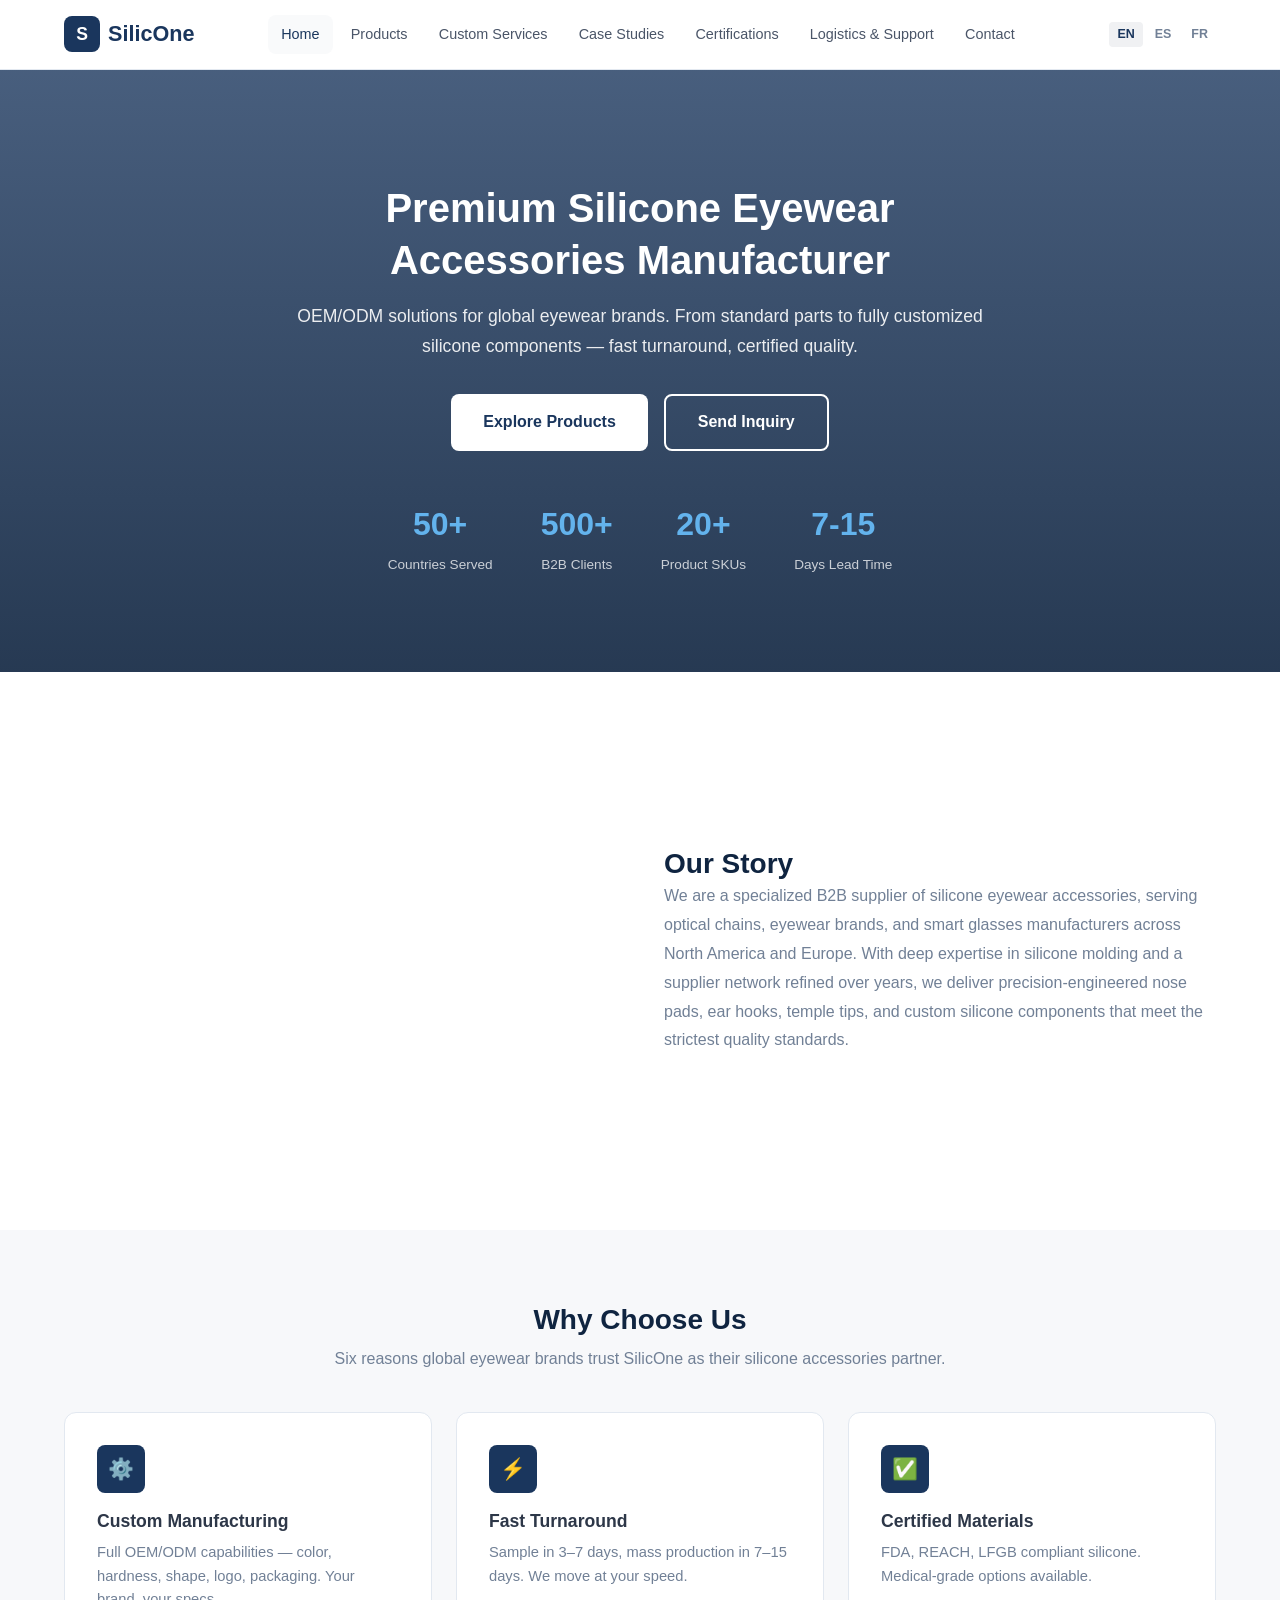
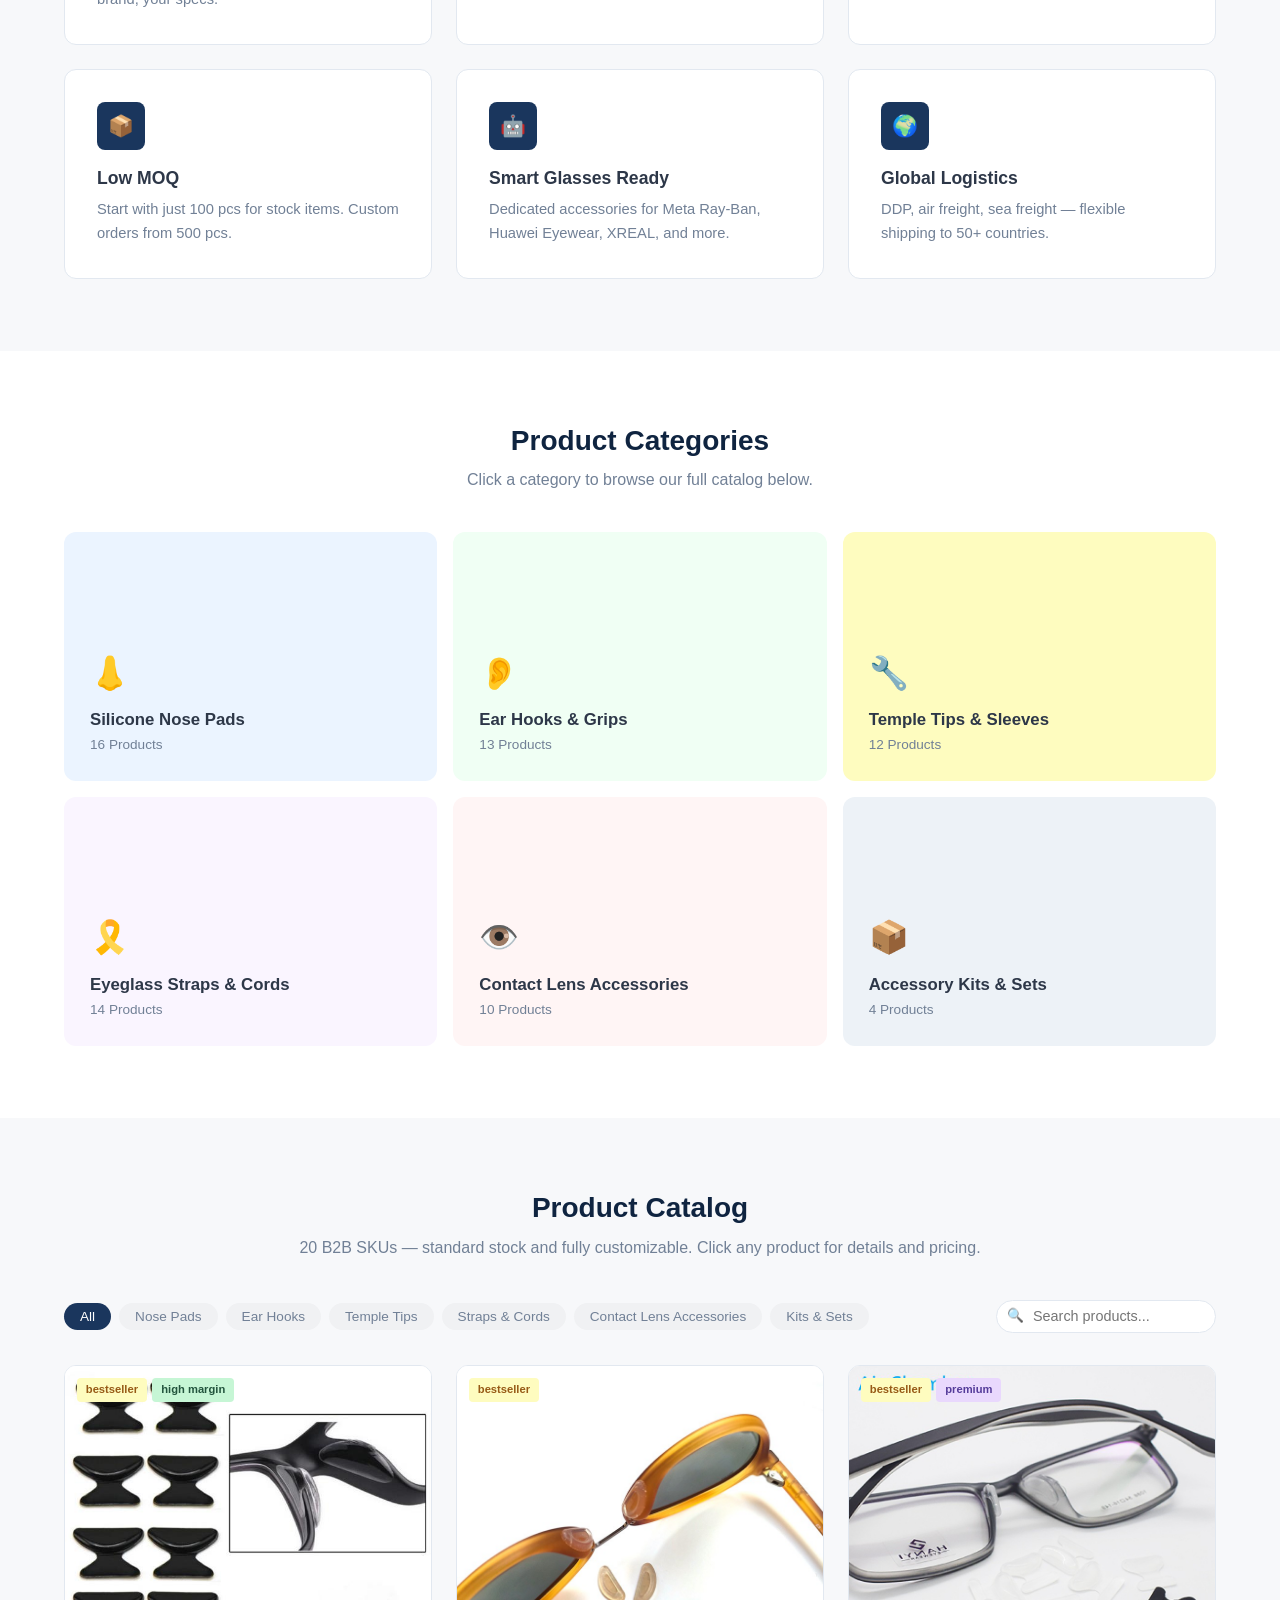
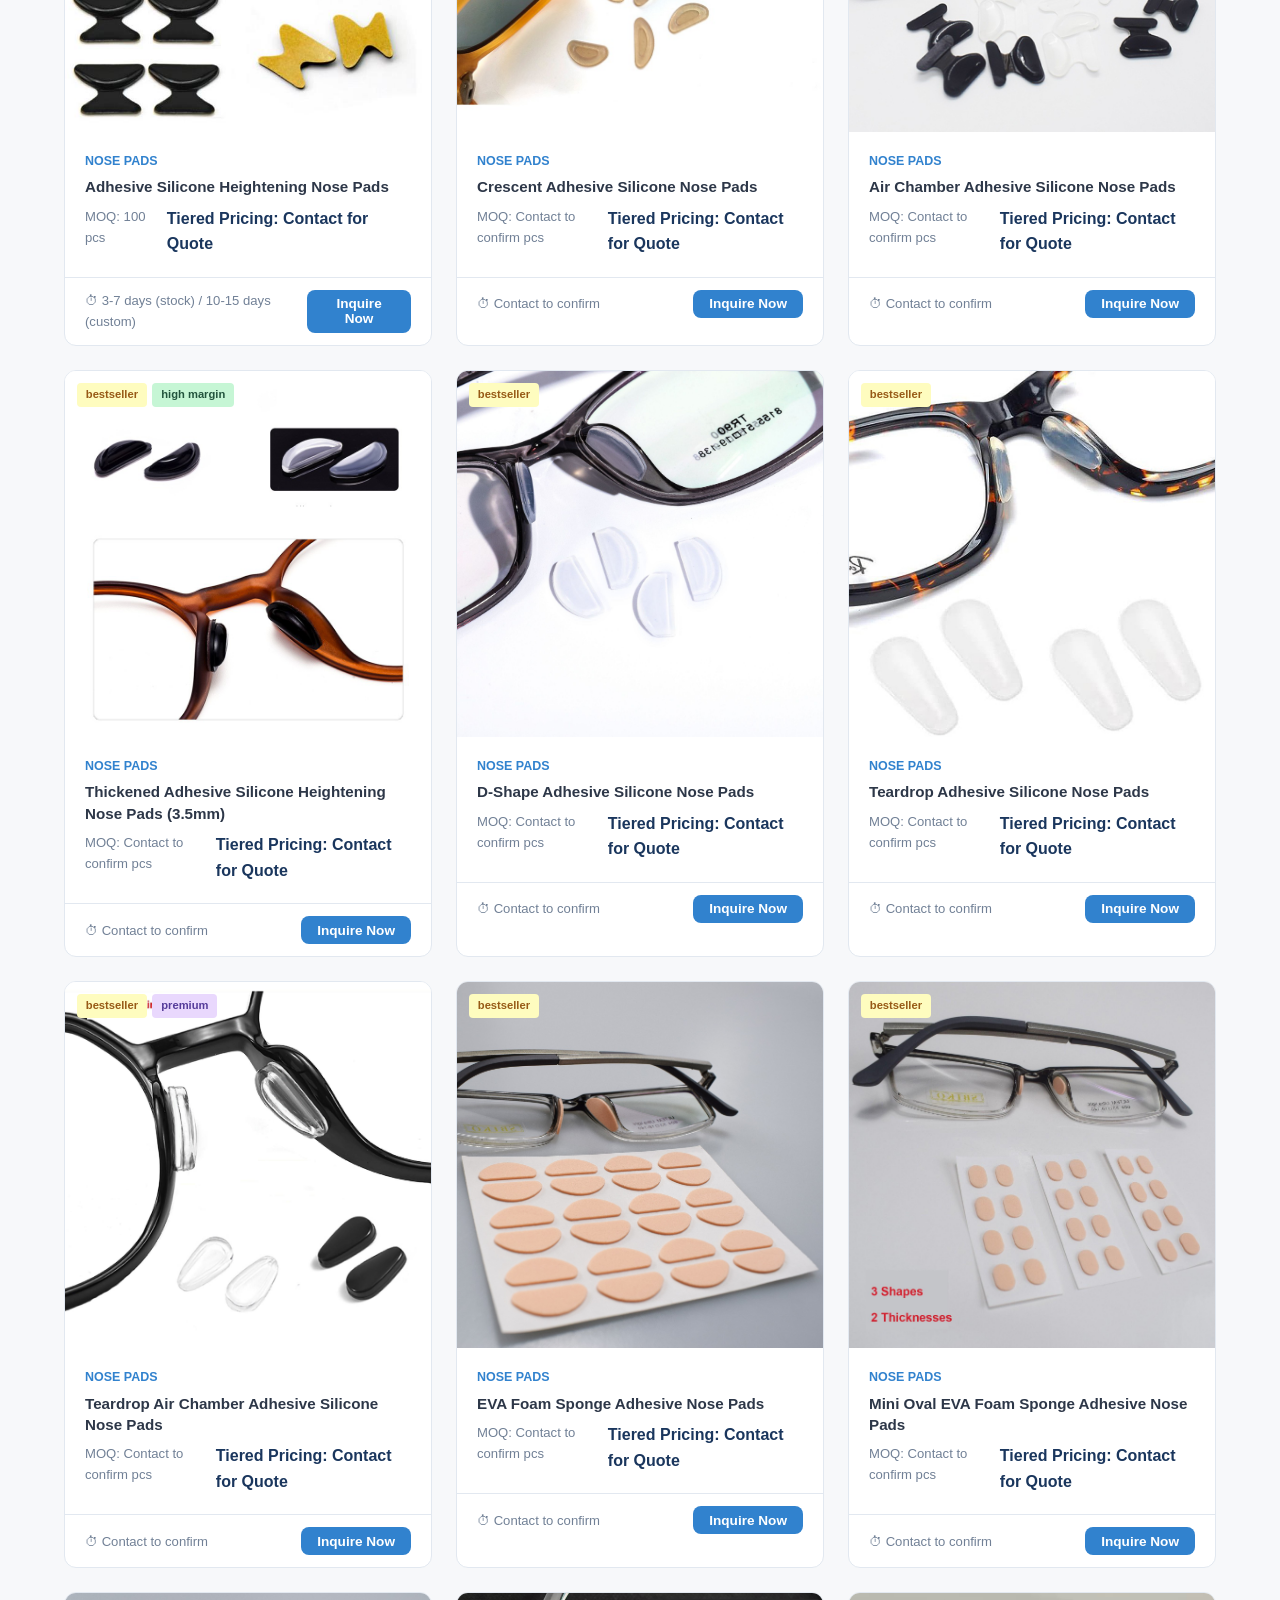
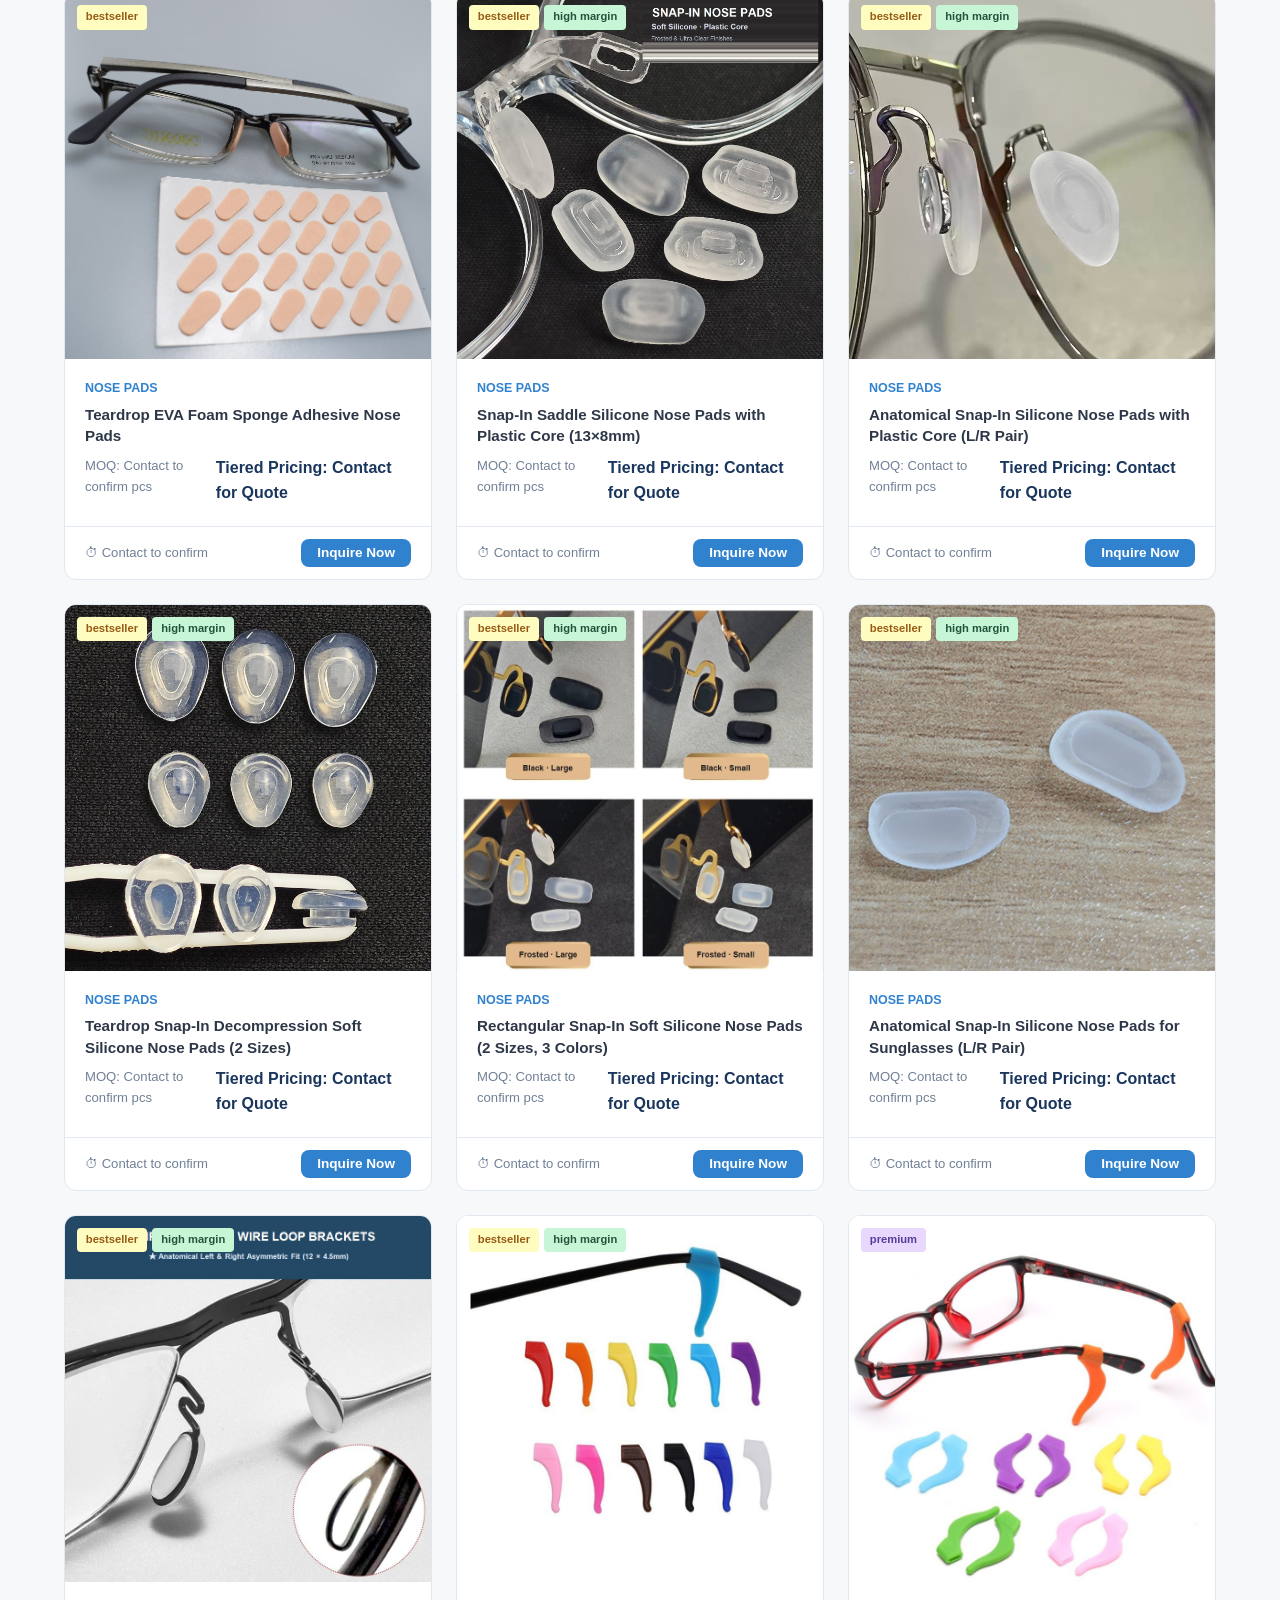
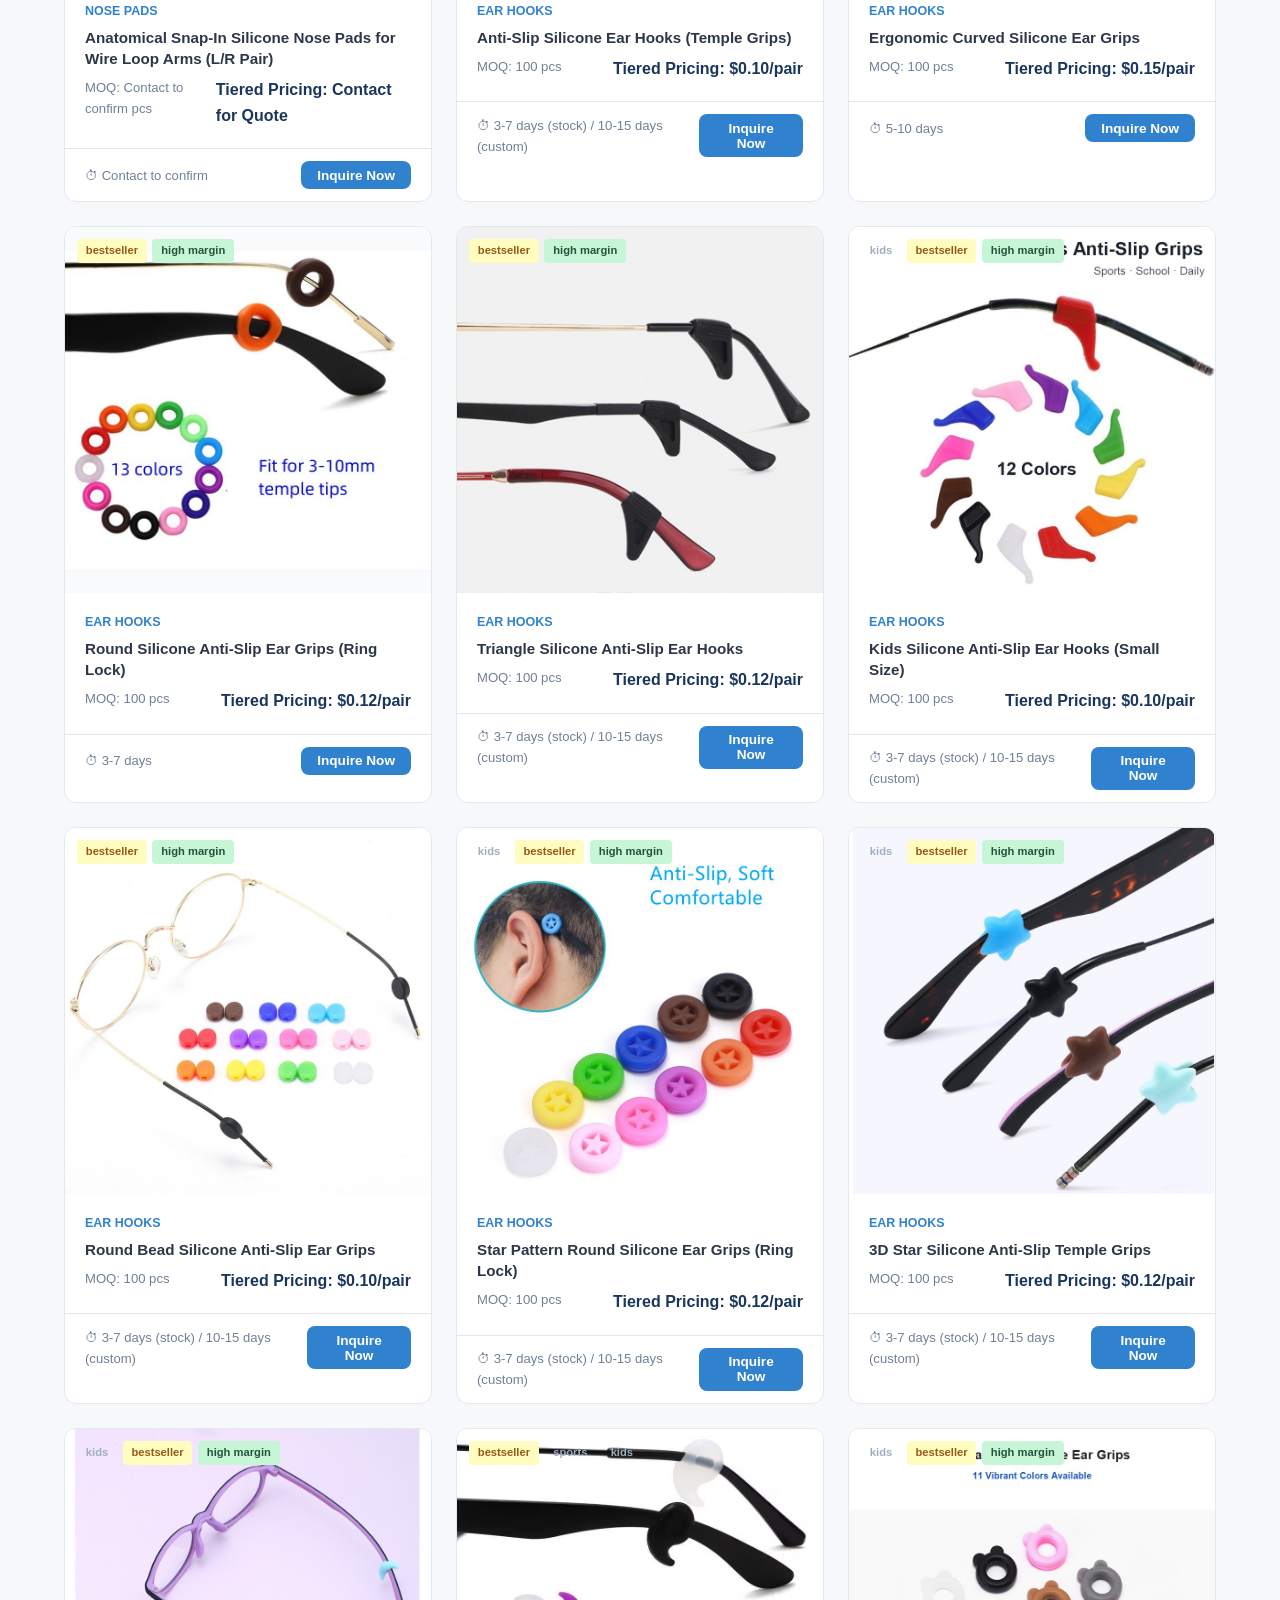
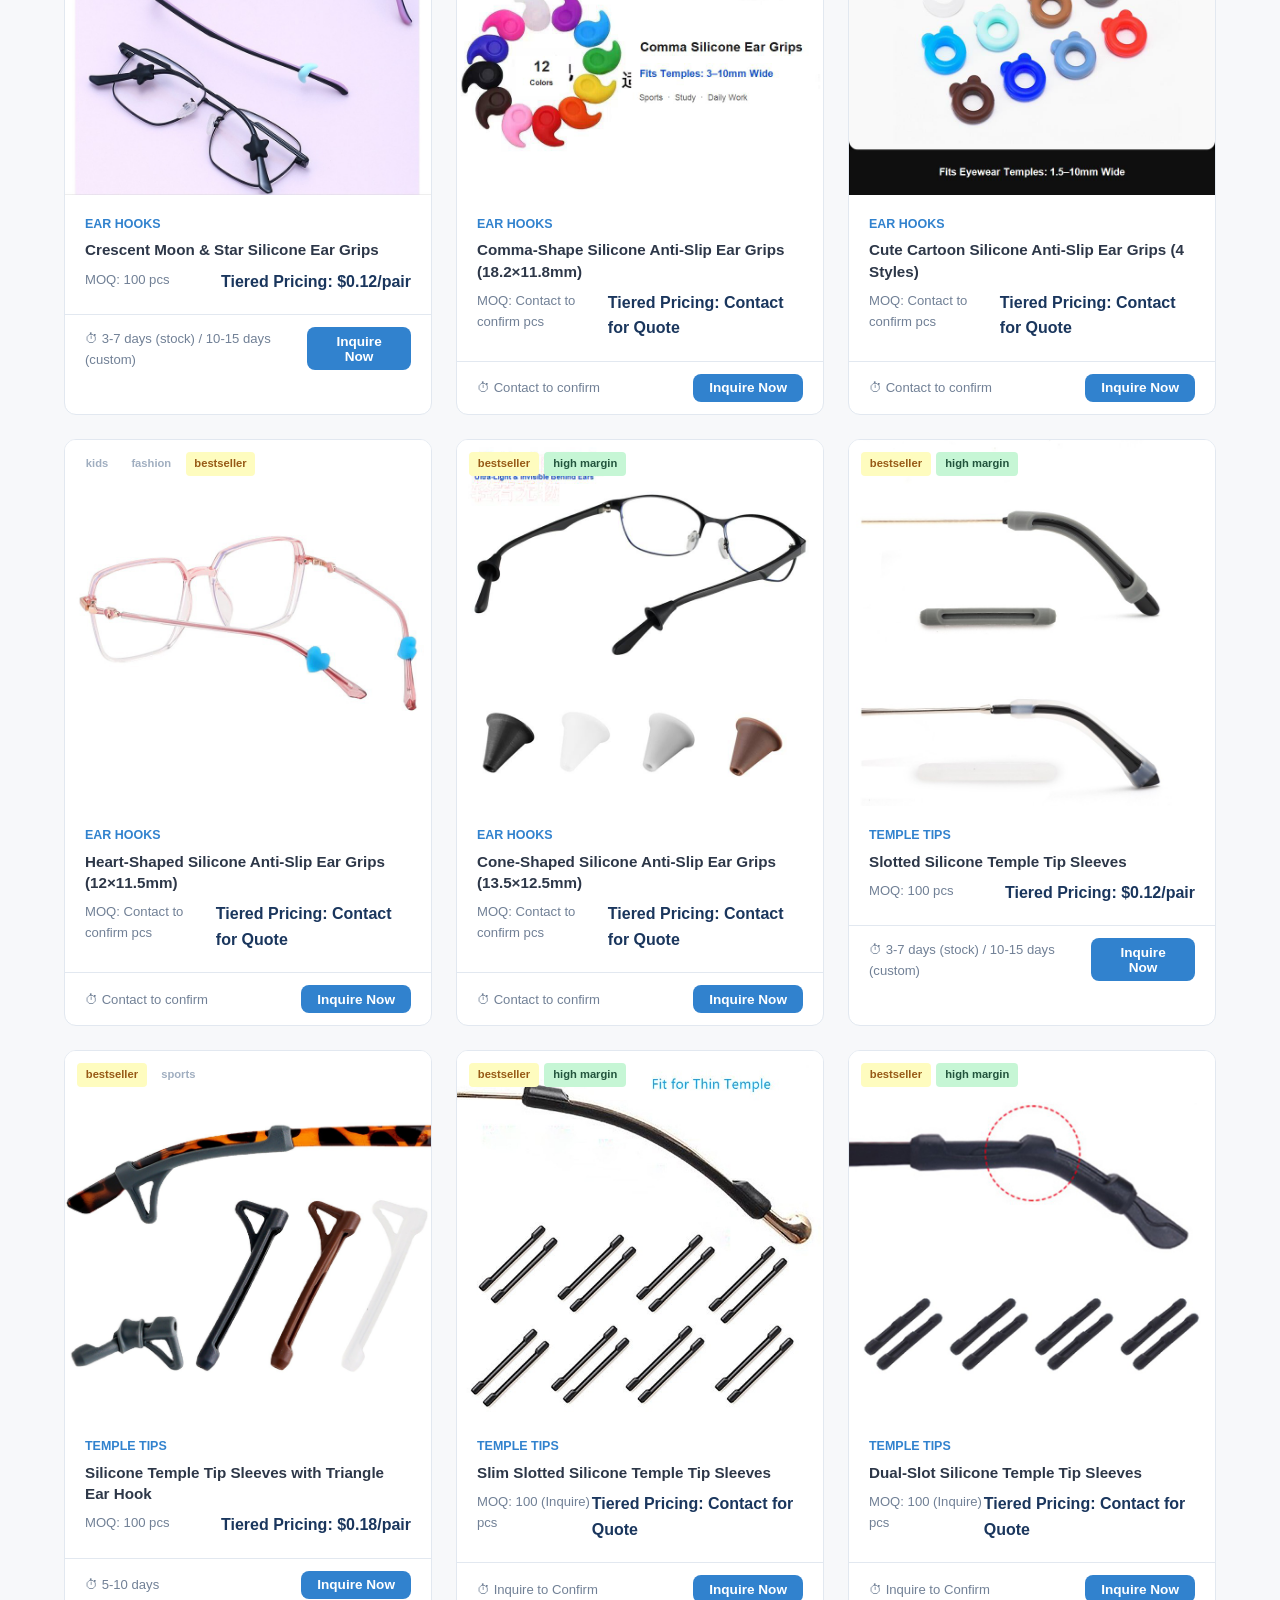
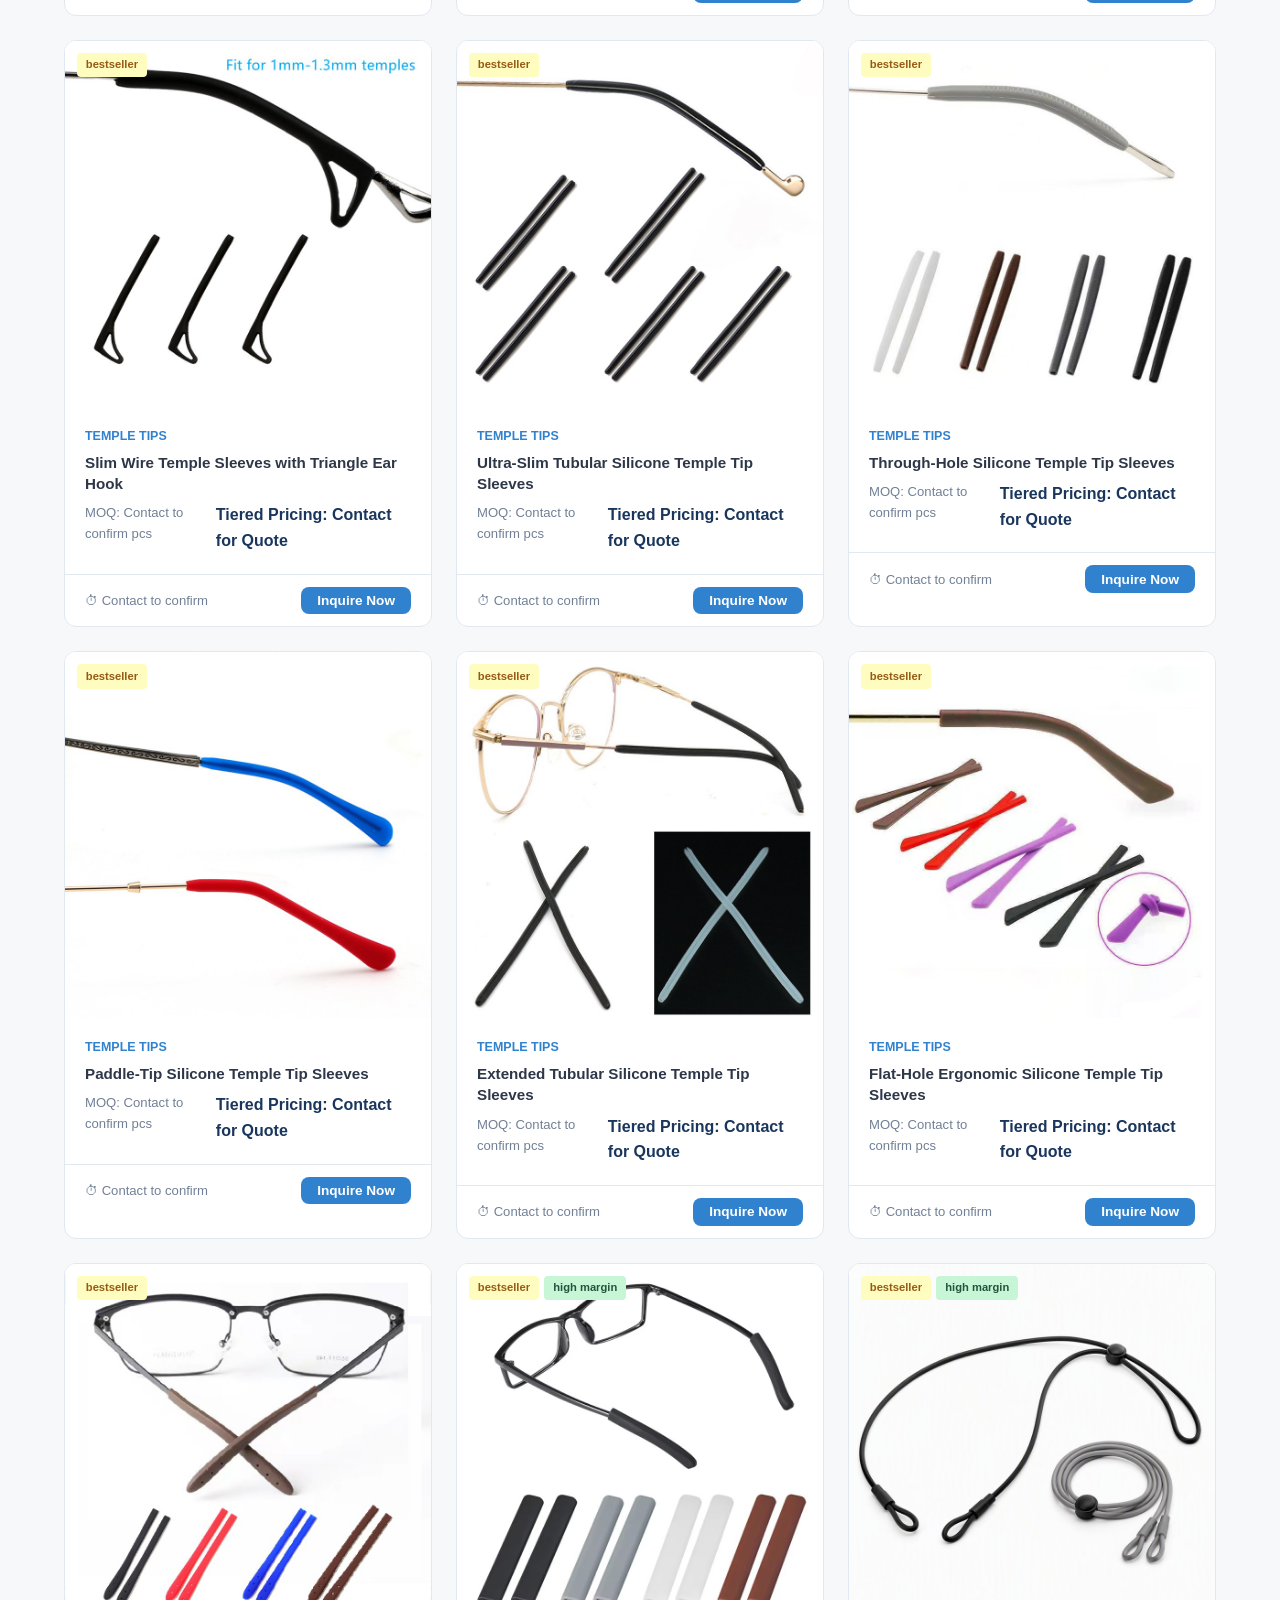
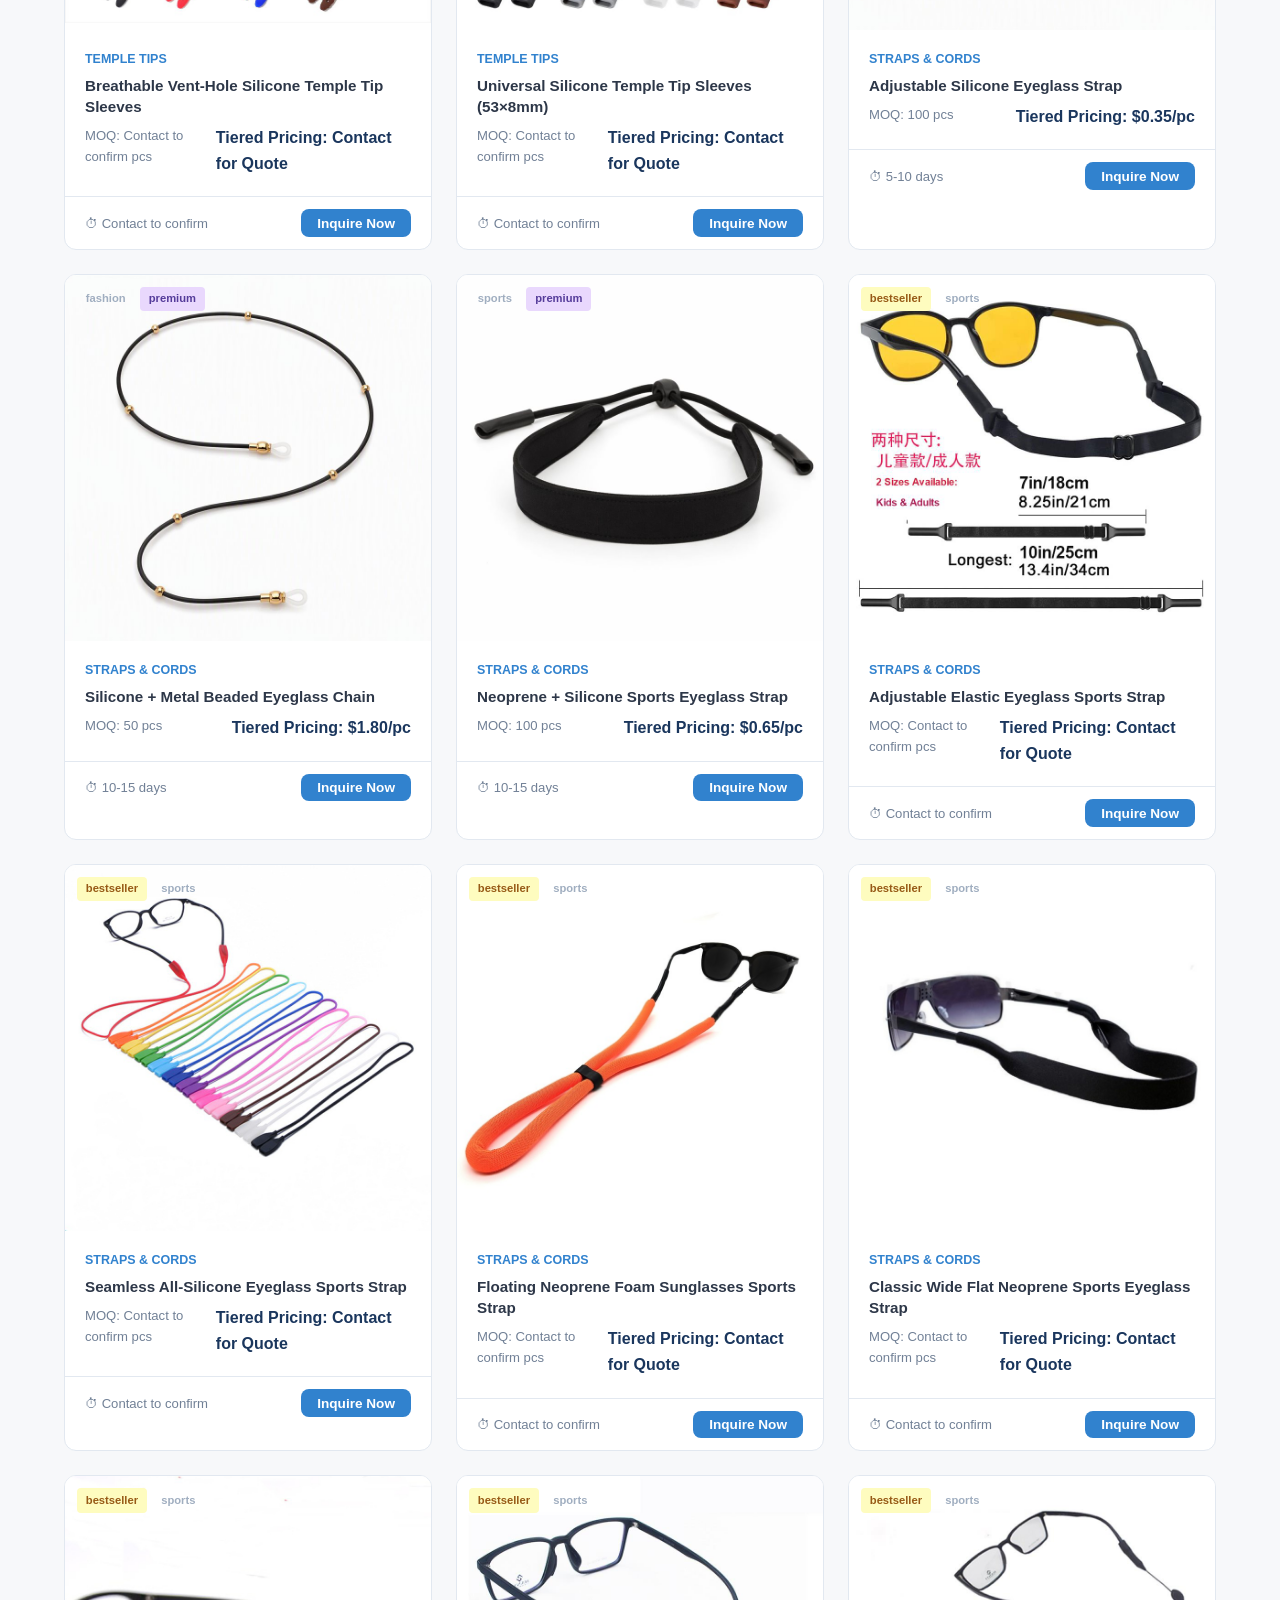
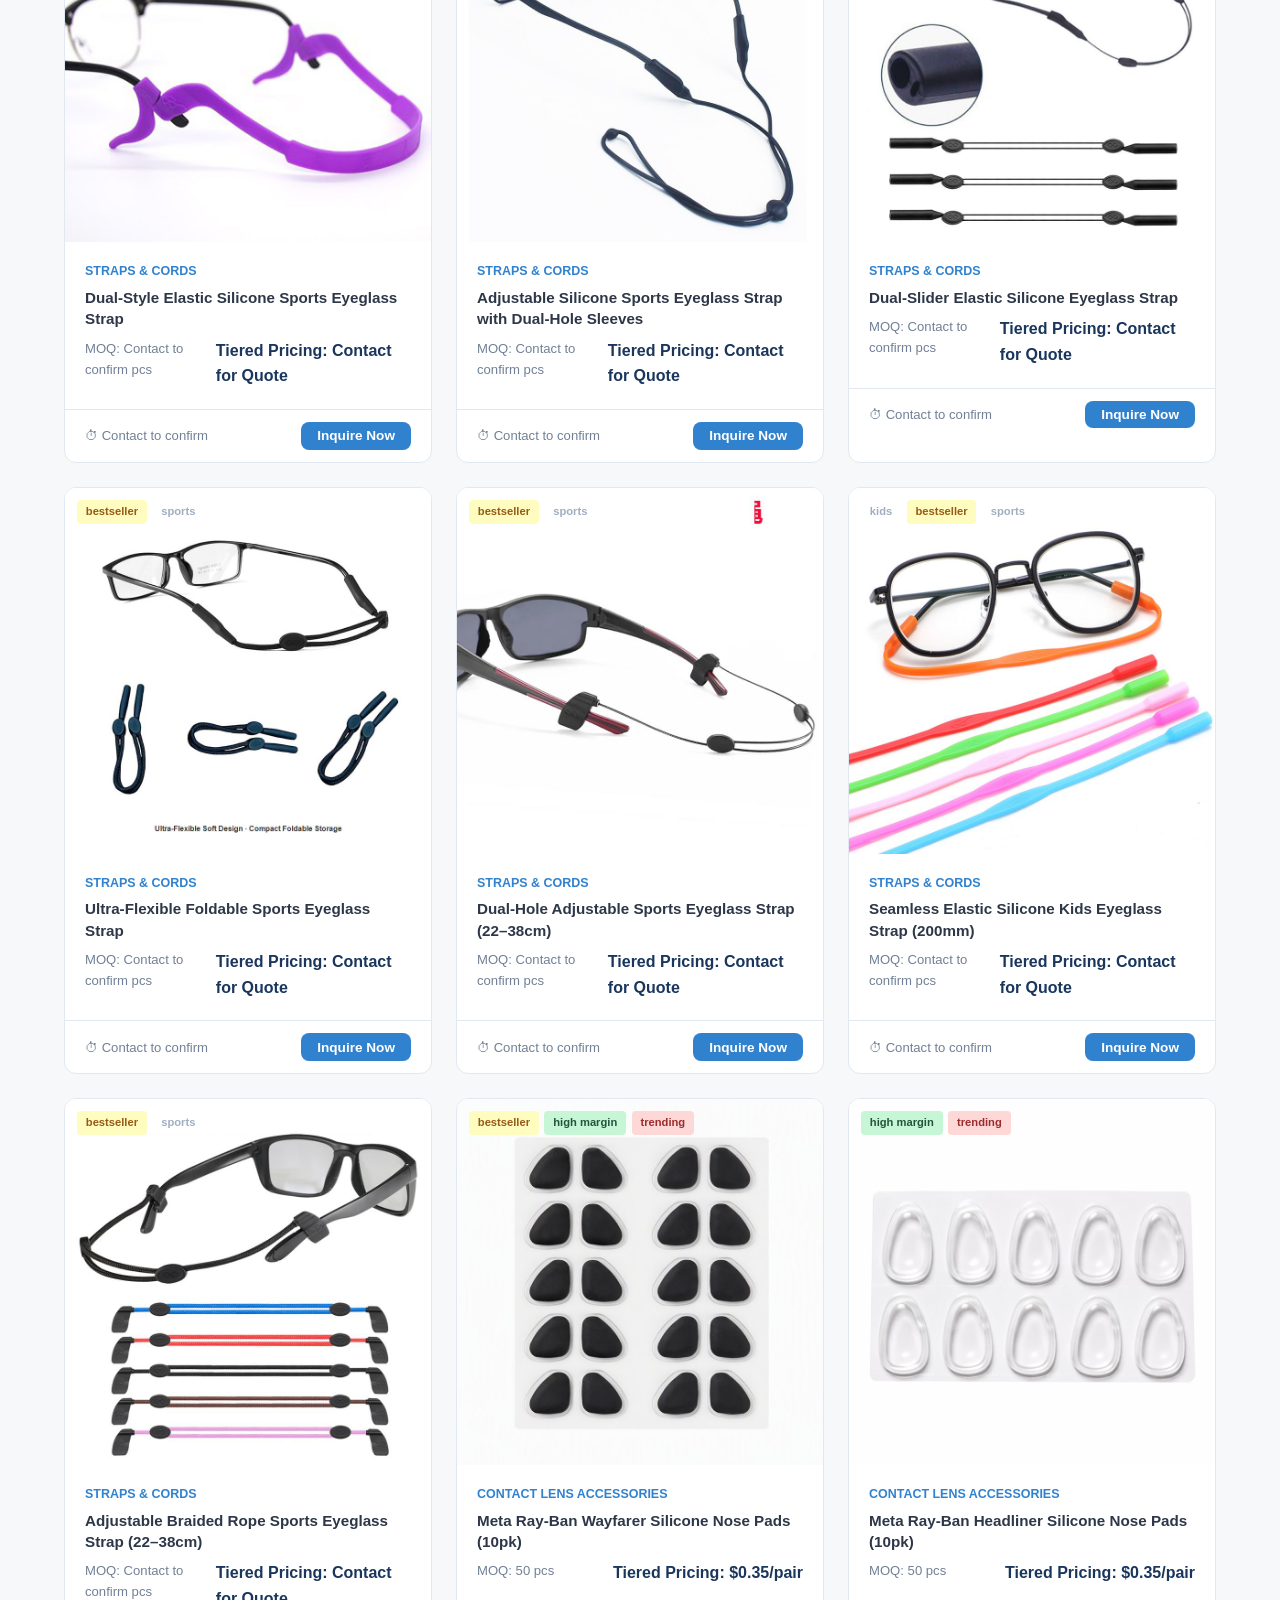
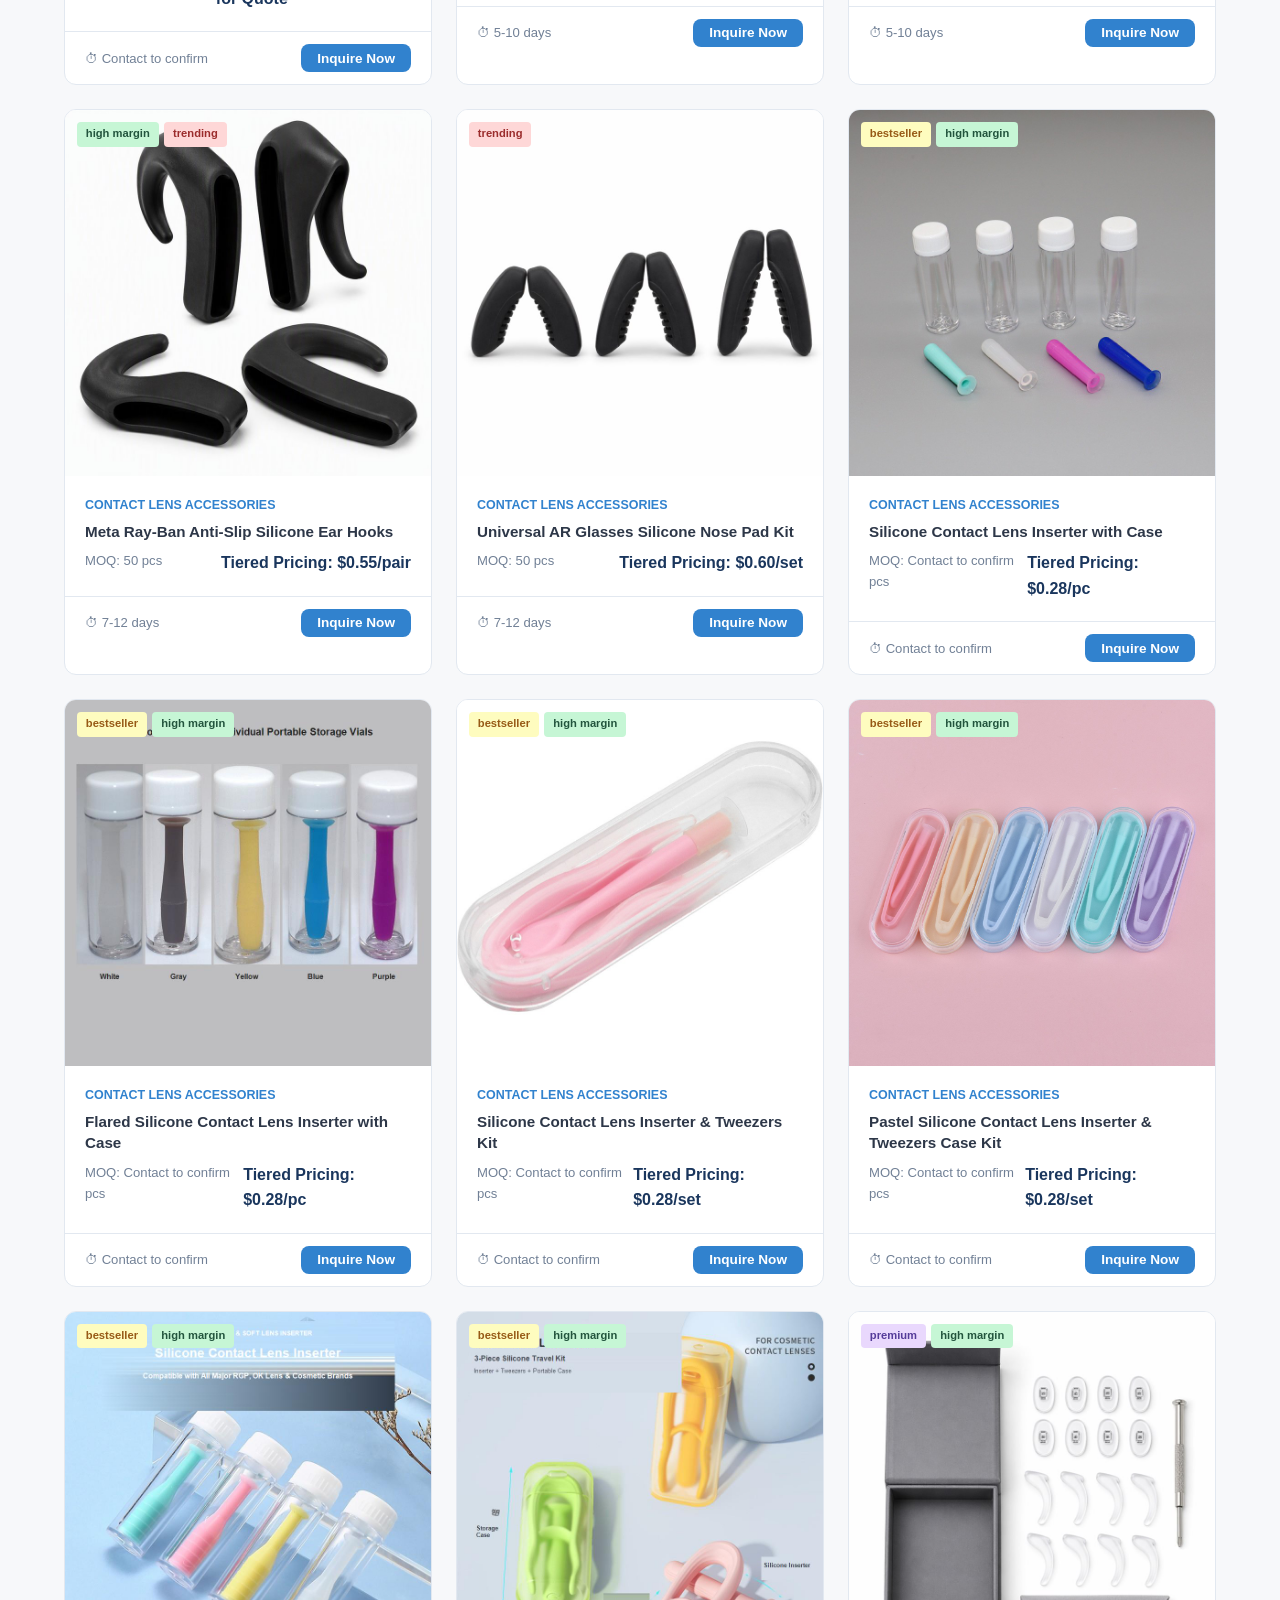
==== index.html @ 3b55592c "Update Nose Pads count to 16 and add SNP-016 to inquiry dropdown" ====
<!DOCTYPE html>
<html lang="en">
<head>
<meta charset="UTF-8">
<meta name="viewport" content="width=device-width, initial-scale=1.0">
<meta name="description" content="B2B supplier of custom silicone eyewear accessories by Mingbo Group. FDA/REACH certified nose pads, ear hooks, temple tips, and smart glasses accessories. Low MOQ, fast delivery to North America & Europe.">
<meta name="keywords" content="silicone eyewear accessories, eyeglass nose pads wholesale, silicone ear hooks, temple tips, smart glasses accessories, OEM eyewear parts, custom silicone molding, B2B eyewear supplier">
<meta name="robots" content="index, follow">
<link rel="canonical" href="https://www.groupmingbo.com/">
<meta property="og:title" content="SilicOne - Premium Silicone Eyewear Accessories by Mingbo Group">
<meta property="og:description" content="OEM/ODM silicone eyewear accessories. FDA certified, low MOQ, global delivery.">
<meta property="og:type" content="website">
<meta property="og:url" content="https://www.groupmingbo.com/">
<title>SilicOne Eyewear Accessories - Mingbo Group | OEM/ODM Manufacturer</title>
<link rel="stylesheet" href="css/style.css?v=20261052">
</head>
<body>

<!-- Header -->
<header class="header" role="banner">
  <div class="container">
    <a href="#home" class="header-logo">
      <span class="logo-icon">S</span>
      <span>SilicOne</span>
    </a>
    <nav class="header-nav" role="navigation" aria-label="Main navigation">
      <a href="#home" data-i18n="nav_home" class="active">Home</a>
      <a href="#products" data-i18n="nav_products">Products</a>
      <a href="#custom" data-i18n="nav_custom">Custom Services</a>
      <a href="#cases" data-i18n="nav_cases">Case Studies</a>
      <a href="#certifications" data-i18n="nav_certifications">Certifications</a>
      <a href="#logistics" data-i18n="nav_logistics">Logistics & Support</a>
      <a href="#contact" data-i18n="nav_contact">Contact</a>
    </nav>
    <div style="display:flex;align-items:center;gap:0.5rem;">
      <div class="lang-switcher">
        <button data-lang="en" class="active">EN</button>
        <button data-lang="es">ES</button>
        <button data-lang="fr">FR</button>
      </div>
      <button class="menu-toggle" aria-label="Toggle menu" aria-expanded="false">
        <span></span><span></span><span></span>
      </button>
    </div>
  </div>
</header>

<main>
<!-- ==================== HOME / HERO ==================== -->
<section id="home" class="hero">
  <div class="container hero-content">
    <h1 data-i18n="hero_title">Premium Silicone Eyewear Accessories Manufacturer</h1>
    <p data-i18n="hero_subtitle">OEM/ODM solutions for global eyewear brands. From standard parts to fully customized silicone components — fast turnaround, certified quality.</p>
    <div class="hero-buttons">
      <a href="#products" class="btn btn-white btn-lg" data-i18n="hero_cta_products">Explore Products</a>
      <a href="#contact" class="btn btn-outline btn-lg" style="border-color:white;color:white;" data-i18n="hero_cta_inquiry">Send Inquiry</a>
    </div>
    <div class="hero-stats">
      <div class="hero-stat"><div class="stat-num">50+</div><div class="stat-label">Countries Served</div></div>
      <div class="hero-stat"><div class="stat-num">500+</div><div class="stat-label">B2B Clients</div></div>
      <div class="hero-stat"><div class="stat-num">20+</div><div class="stat-label">Product SKUs</div></div>
      <div class="hero-stat"><div class="stat-num">7-15</div><div class="stat-label">Days Lead Time</div></div>
    </div>
  </div>
</section>

<!-- ==================== BRAND STORY ==================== -->
<section class="section">
  <div class="container">
    <div class="story-grid">
      <div class="story-image" aria-hidden="true" style="background: url('https://sc02.alicdn.com/kf/Ac1ea44bb4efa4cd8b75675b01bced0ccv.png') center/cover no-repeat; border:none;"></div>
      <div class="story-text">
        <h2 data-i18n="story_title">Our Story</h2>
        <p data-i18n="story_text">We are a specialized B2B supplier of silicone eyewear accessories, serving optical chains, eyewear brands, and smart glasses manufacturers across North America and Europe. With deep expertise in silicone molding and a supplier network refined over years, we deliver precision-engineered nose pads, ear hooks, temple tips, and custom silicone components that meet the strictest quality standards.</p>
      </div>
    </div>
  </div>
</section>

<!-- ==================== ADVANTAGES ==================== -->
<section class="section section-alt">
  <div class="container">
    <h2 class="section-title" data-i18n="adv_title">Why Choose Us</h2>
    <p class="section-subtitle">Six reasons global eyewear brands trust SilicOne as their silicone accessories partner.</p>
    <div class="adv-grid">
      <div class="adv-card">
        <div class="adv-icon">⚙️</div>
        <h3 data-i18n="adv1_title">Custom Manufacturing</h3>
        <p data-i18n="adv1_desc">Full OEM/ODM capabilities — color, hardness, shape, logo, packaging. Your brand, your specs.</p>
      </div>
      <div class="adv-card">
        <div class="adv-icon">⚡</div>
        <h3 data-i18n="adv2_title">Fast Turnaround</h3>
        <p data-i18n="adv2_desc">Sample in 3–7 days, mass production in 7–15 days. We move at your speed.</p>
      </div>
      <div class="adv-card">
        <div class="adv-icon">✅</div>
        <h3 data-i18n="adv3_title">Certified Materials</h3>
        <p data-i18n="adv3_desc">FDA, REACH, LFGB compliant silicone. Medical-grade options available.</p>
      </div>
      <div class="adv-card">
        <div class="adv-icon">📦</div>
        <h3 data-i18n="adv4_title">Low MOQ</h3>
        <p data-i18n="adv4_desc">Start with just 100 pcs for stock items. Custom orders from 500 pcs.</p>
      </div>
      <div class="adv-card">
        <div class="adv-icon">🤖</div>
        <h3 data-i18n="adv5_title">Smart Glasses Ready</h3>
        <p data-i18n="adv5_desc">Dedicated accessories for Meta Ray-Ban, Huawei Eyewear, XREAL, and more.</p>
      </div>
      <div class="adv-card">
        <div class="adv-icon">🌍</div>
        <h3 data-i18n="adv6_title">Global Logistics</h3>
        <p data-i18n="adv6_desc">DDP, air freight, sea freight — flexible shipping to 50+ countries.</p>
      </div>
    </div>
  </div>
</section>

<!-- ==================== CATEGORIES ==================== -->
<section class="section">
  <div class="container">
    <h2 class="section-title" data-i18n="cat_title">Product Categories</h2>
    <p class="section-subtitle">Click a category to browse our full catalog below.</p>
    <div class="cat-grid">
      <a href="#products" class="cat-card" onclick="document.querySelector('[data-filter=nose]').click()">
        <span class="cat-icon">👃</span>
        <span class="cat-name" data-i18n="cat_nose_pads">Silicone Nose Pads</span>
        <span class="cat-count" data-cat="nose">16 Products</span>
      </a>
      <a href="#products" class="cat-card" onclick="document.querySelector('[data-filter=ear]').click()">
        <span class="cat-icon">👂</span>
        <span class="cat-name" data-i18n="cat_ear_hooks">Ear Hooks & Grips</span>
        <span class="cat-count" data-cat="ear">13 Products</span>
      </a>
      <a href="#products" class="cat-card" onclick="document.querySelector('[data-filter=temple]').click()">
        <span class="cat-icon">🔧</span>
        <span class="cat-name" data-i18n="cat_temple_tips">Temple Tips & Sleeves</span>
        <span class="cat-count" data-cat="temple">12 Products</span>
      </a>
      <a href="#products" class="cat-card" onclick="document.querySelector('[data-filter=strap]').click()">
        <span class="cat-icon">🎗️</span>
        <span class="cat-name" data-i18n="cat_straps">Eyeglass Straps & Cords</span>
        <span class="cat-count" data-cat="strap">14 Products</span>
      </a>
      <a href="#products" class="cat-card" onclick="document.querySelector('[data-filter=smart]').click()">
        <span class="cat-icon">👁️</span>
        <span class="cat-name" data-i18n="cat_smart">Contact Lens Accessories</span>
        <span class="cat-count" data-cat="smart">10 Products</span>
      </a>
      <a href="#products" class="cat-card" onclick="document.querySelector('[data-filter=kit]').click()">
        <span class="cat-icon">📦</span>
        <span class="cat-name" data-i18n="cat_kits">Accessory Kits & Sets</span>
        <span class="cat-count" data-cat="kit">3 Products</span>
      </a>
    </div>
  </div>
</section>

<!-- ==================== PRODUCT CATALOG ==================== -->
<section id="products" class="section section-alt">
  <div class="container">
    <h2 class="section-title" data-i18n="prod_title">Product Catalog</h2>
    <p class="section-subtitle">20 B2B SKUs — standard stock and fully customizable. Click any product for details and pricing.</p>
    
    <div class="product-toolbar">
      <div class="product-filters">
        <button class="filter-btn active" data-filter="all" data-i18n="prod_filter_all">All</button>
        <button class="filter-btn" data-filter="nose" data-i18n="prod_filter_nose">Nose Pads</button>
        <button class="filter-btn" data-filter="ear" data-i18n="prod_filter_ear">Ear Hooks</button>
        <button class="filter-btn" data-filter="temple" data-i18n="prod_filter_temple">Temple Tips</button>
        <button class="filter-btn" data-filter="strap" data-i18n="prod_filter_strap">Straps & Cords</button>
        <button class="filter-btn" data-filter="smart" data-i18n="prod_filter_smart">Contact Lens Accessories</button>
        <button class="filter-btn" data-filter="kit" data-i18n="prod_filter_kit">Kits & Sets</button>
      </div>
      <div class="product-search">
        <input type="text" id="product-search-input" data-i18n-placeholder="prod_search" placeholder="Search products..." aria-label="Search products">
      </div>
    </div>
    
    <div id="product-grid" class="product-grid">
      <!-- Rendered by JS -->
    </div>
  </div>
</section>

<!-- ==================== PRODUCT DETAIL MODAL ==================== -->
<div class="modal-overlay" id="product-modal" role="dialog" aria-modal="true" aria-label="Product detail">
  <div class="modal">
    <button class="modal-close" aria-label="Close">&times;</button>
    <div class="modal-body" id="product-modal-body"></div>
  </div>
</div>

<!-- ==================== INQUIRY CTA ==================== -->
<section id="inquiry-section" class="cta-section">
  <div class="container">
    <h2 data-i18n="inq_cta_home">Ready to Start?</h2>
    <p data-i18n="inq_cta_desc">Send us your requirements and get a competitive quote within one business day.</p>
    <a href="#contact" class="btn btn-white btn-lg">Get a Quote →</a>
  </div>
</section>

<!-- ==================== CUSTOM SERVICES ==================== -->
<section id="custom" class="section">
  <div class="container">
    <h2 class="section-title" data-i18n="custom_title">Custom Manufacturing Services</h2>
    <p class="section-subtitle" data-i18n="custom_intro">From concept to delivery — we turn your ideas into precision silicone eyewear accessories.</p>
    
    <h3 style="text-align:center;margin-bottom:1rem;" data-i18n="custom_process">Our Process</h3>
    <div class="process-steps">
      <div class="process-step">
        <div class="step-num">1</div>
        <h4 data-i18n="custom_step1_title">1. Requirements</h4>
        <p data-i18n="custom_step1_desc">Share your specs, drawings, or samples. We review feasibility within 24 hours.</p>
      </div>
      <div class="process-arrow">→</div>
      <div class="process-step">
        <div class="step-num">2</div>
        <h4 data-i18n="custom_step2_title">2. Design & Tooling</h4>
        <p data-i18n="custom_step2_desc">Our engineers create 3D models and molds. Tooling takes 5–10 days.</p>
      </div>
      <div class="process-arrow">→</div>
      <div class="process-step">
        <div class="step-num">3</div>
        <h4 data-i18n="custom_step3_title">3. Sampling</h4>
        <p data-i18n="custom_step3_desc">First samples shipped in 3–7 days for your approval.</p>
      </div>
      <div class="process-arrow">→</div>
      <div class="process-step">
        <div class="step-num">4</div>
        <h4 data-i18n="custom_step4_title">4. Production</h4>
        <p data-i18n="custom_step4_desc">Mass production begins after sample approval. 7–15 days to completion.</p>
      </div>
      <div class="process-arrow">→</div>
      <div class="process-step">
        <div class="step-num">5</div>
        <h4 data-i18n="custom_step5_title">5. QC & Delivery</h4>
        <p data-i18n="custom_step5_desc">100% inspection before shipping. Delivered to your warehouse.</p>
      </div>
    </div>
    
    <div style="display:grid;grid-template-columns:1fr 1fr;gap:2rem;margin-top:3rem;">
      <div>
        <h3 data-i18n="custom_moq_title">Minimum Order Quantities</h3>
        <table class="moq-table">
          <tr><td data-i18n="custom_moq_standard">Standard products</td><td><strong>100</strong> <span data-i18n="custom_pcs">pcs</span></td></tr>
          <tr><td data-i18n="custom_moq_custom_color">Custom color</td><td><strong>500</strong> <span data-i18n="custom_pcs">pcs</span></td></tr>
          <tr><td data-i18n="custom_moq_custom_mold">New mold / custom shape</td><td><strong>1,000</strong> <span data-i18n="custom_pcs">pcs</span></td></tr>
          <tr><td data-i18n="custom_moq_packaging">Custom packaging</td><td><strong>500</strong> <span data-i18n="custom_pcs">pcs</span></td></tr>
        </table>
      </div>
      <div>
        <h3 data-i18n="custom_leadtime_title">Lead Times</h3>
        <table class="moq-table">
          <tr><td data-i18n="custom_lead_sample">Sample production</td><td><strong>3–7</strong> <span data-i18n="custom_lead_days">days</span></td></tr>
          <tr><td data-i18n="custom_lead_mold">Mold making</td><td><strong>5–10</strong> <span data-i18n="custom_lead_days">days</span></td></tr>
          <tr><td data-i18n="custom_lead_mass">Mass production</td><td><strong>7–15</strong> <span data-i18n="custom_lead_days">days</span></td></tr>
        </table>
      </div>
    </div>
  </div>
</section>

<!-- ==================== CASE STUDIES ==================== -->
<section id="cases" class="section section-alt">
  <div class="container">
    <h2 class="section-title" data-i18n="cases_title">Client Success Stories</h2>
    <p class="section-subtitle" data-i18n="cases_subtitle">Trusted by eyewear brands and distributors worldwide.</p>
    <div id="cases-grid" class="case-grid">
      <!-- Rendered by JS -->
    </div>
  </div>
</section>

<!-- ==================== CERTIFICATIONS ==================== -->
<section id="certifications" class="section">
  <div class="container">
    <h2 class="section-title" data-i18n="cert_title">Quality Certifications</h2>
    <p class="section-subtitle" data-i18n="cert_subtitle">Our materials and processes meet international standards.</p>
    <div class="cert-grid">
      <div class="cert-card">
        <div class="cert-badge">FDA</div>
        <h4>FDA 21 CFR 177.2600</h4>
        <p data-i18n="cert_fda">Food-grade silicone for skin contact applications.</p>
      </div>
      <div class="cert-card">
        <div class="cert-badge">REACH</div>
        <h4>REACH (EC) 1907/2006</h4>
        <p data-i18n="cert_reach">EU chemical safety compliance.</p>
      </div>
      <div class="cert-card">
        <div class="cert-badge">LFGB</div>
        <h4>LFGB</h4>
        <p data-i18n="cert_lfgb">German food and commodity safety standard.</p>
      </div>
      <div class="cert-card">
        <div class="cert-badge">ISO</div>
        <h4>ISO 9001:2015</h4>
        <p data-i18n="cert_iso">Quality management system certified production.</p>
      </div>
      <div class="cert-card">
        <div class="cert-badge">RoHS</div>
        <h4>RoHS 2011/65/EU</h4>
        <p data-i18n="cert_rohs">Restriction of hazardous substances.</p>
      </div>
      <div class="cert-card">
        <div class="cert-badge" style="font-size:0.65rem;">SGS</div>
        <h4>SGS Third-Party Testing</h4>
        <p>Independent lab testing available for every batch upon request.</p>
      </div>
    </div>
  </div>
</section>

<!-- ==================== LOGISTICS & SUPPORT ==================== -->
<section id="logistics" class="section section-alt">
  <div class="container">
    <h2 class="section-title" data-i18n="log_title">Logistics & After-Sales</h2>
    <p class="section-subtitle">Flexible shipping, transparent payment, dedicated support.</p>
    
    <h3 style="margin-bottom:1.25rem;" data-i18n="log_shipping">Shipping Options</h3>
    <div class="log-grid">
      <div class="log-card">
        <h4>✈️ <span data-i18n="log_air">Air Freight</span></h4>
        <p data-i18n="log_air_desc">3–7 days worldwide. Best for samples and urgent orders.</p>
      </div>
      <div class="log-card">
        <h4>🚢 <span data-i18n="log_sea">Sea Freight</span></h4>
        <p data-i18n="log_sea_desc">15–30 days. Most economical for bulk orders (FCL/LCL).</p>
      </div>
      <div class="log-card">
        <h4>📮 <span data-i18n="log_express">Express (DHL/UPS/FedEx)</span></h4>
        <p data-i18n="log_express_desc">2–5 days door-to-door. Ideal for samples and small orders.</p>
      </div>
      <div class="log-card">
        <h4>🏠 <span data-i18n="log_ddp">DDP (Delivered Duty Paid)</span></h4>
        <p data-i18n="log_ddp_desc">We handle all customs and duties. You receive at your door.</p>
      </div>
    </div>
    
    <div style="display:grid;grid-template-columns:1fr 1fr;gap:1.5rem;margin-top:2rem;">
      <div class="log-info">
        <h4 data-i18n="log_payment">Payment Terms</h4>
        <ul><li data-i18n="log_payment_items">T/T 30% deposit + 70% before shipment | L/C at sight | Alibaba Trade Assurance</li></ul>
      </div>
      <div class="log-info">
        <h4 data-i18n="log_after">After-Sales Policy</h4>
        <ul><li data-i18n="log_after_items">Free replacement for manufacturing defects | 30-day quality guarantee | Dedicated account manager for every order</li></ul>
      </div>
    </div>
    
    <!-- Supplier Comparison Table -->
    <div style="margin-top:3rem;">
      <h3 style="text-align:center;margin-bottom:1rem;">Recommended Supplier Partners</h3>
      <div style="overflow-x:auto;">
        <table class="data-table" style="min-width:900px;">
          <thead>
            <tr>
              <th>Supplier</th><th>Years</th><th>Location</th><th>MOQ</th><th>Samples</th><th>Delivery</th><th>Certifications</th><th>Rating</th>
            </tr>
          </thead>
          <tbody id="supplier-tbody"></tbody>
        </table>
      </div>
    </div>
  </div>
</section>

<!-- ==================== CONTACT / INQUIRY FORM ==================== -->
<section id="contact" class="section">
  <div class="container">
    <h2 class="section-title" data-i18n="inq_title">Get a Quote</h2>
    <p class="section-subtitle" data-i18n="inq_subtitle">Tell us what you need and we'll respond within 24 hours.</p>
    
    <div class="inquiry-form" id="inquiry-form-main">
      <div class="form-success" id="form-success-msg">
        <span style="font-size:3rem;">✅</span>
        <p data-i18n="inq_success">Thank you! We'll get back to you within 24 hours.</p>
        <p style="font-size:0.85rem;color:var(--text-light);margin-top:0.5rem;">A confirmation email with our product catalog PDF and customization guide has been sent.</p>
      </div>
      <form id="main-inquiry-form">
        <div class="form-row">
          <div class="form-group">
            <label for="inq-name" data-i18n="inq_name">Full Name *</label>
            <input type="text" id="inq-name" name="name" required>
          </div>
          <div class="form-group">
            <label for="inq-company" data-i18n="inq_company">Company Name *</label>
            <input type="text" id="inq-company" name="company" required>
          </div>
        </div>
        <div class="form-row">
          <div class="form-group">
            <label for="inq-email" data-i18n="inq_email">Email Address *</label>
            <input type="email" id="inq-email" name="email" required>
          </div>
          <div class="form-group">
            <label for="inq-phone" data-i18n="inq_phone">Phone / WhatsApp</label>
            <input type="tel" id="inq-phone" name="phone">
          </div>
        </div>
        <div class="form-row">
          <div class="form-group">
            <label for="inquiry-product" data-i18n="inq_product">Product Interest</label>
            <select id="inquiry-product" name="product">
              <option value="">Select a product...</option>
              <optgroup label="Nose Pads">
                <option>NP-001 - Adhesive Silicone Heightening Nose Pads</option>
                <option>NP-002 - Crescent Adhesive Silicone Nose Pads (15×7mm)</option>
                <option>NP-003 - Air Chamber Adhesive Silicone Nose Pads (14.1×13.1mm)</option>
                <option>NP-004 - Thickened Adhesive Silicone Nose Pads (15×7×3.5mm)</option>
                <option>NP-005 - D-Shape Adhesive Silicone Nose Pads (13×6.5×2mm)</option>
                <option>NP-006 - Teardrop Adhesive Silicone Nose Pads</option>
                <option>NP-007 - Teardrop Air Chamber Silicone Nose Pads (15×8×3.2mm)</option>
                <option>NP-008 - EVA Foam Sponge Adhesive Nose Pads (19×8mm)</option>
                <option>NP-009 - Mini Oval EVA Foam Sponge Nose Pads (9×6mm)</option>
                <option>NP-010 - Teardrop EVA Foam Sponge Nose Pads (16×8mm)</option>
                <option>SNP-011 - Snap-In Saddle Silicone Nose Pads (13×8mm)</option>
                <option>SNP-012 - Anatomical Snap-In Silicone Nose Pads (L/R Pair)</option>
                <option>SNP-013 - Teardrop Snap-In Decompression Silicone Nose Pads</option>
                <option>SNP-014 - Rectangular Snap-In Soft Silicone Nose Pads (2 Sizes)</option>
                <option>SNP-015 - Anatomical Snap-In Sunglasses Silicone Nose Pads (L/R Pair)</option>
                <option>SNP-016 - Anatomical Snap-In Wire Loop Silicone Nose Pads (L/R Pair)</option>
              </optgroup>
              <optgroup label="Ear Hooks">
                <option>EH-001 - Anti-Slip Silicone Ear Hooks</option>
                <option>EH-002 - Ergonomic Curved Ear Grips</option>
                <option>EH-003 - Round Silicone Anti-Slip Ear Grips</option>
                <option>EH-004 - Triangle Silicone Anti-Slip Ear Hooks</option>
                <option>EH-005 - Kids Silicone Anti-Slip Ear Hooks</option>
                <option>EH-006 - Round Bead Silicone Anti-Slip Ear Grips</option>
                <option>EH-007 - Star Pattern Round Silicone Ear Grips</option>
                <option>EH-008 - 3D Star Silicone Anti-Slip Temple Grips</option>
                <option>EH-009 - Crescent Moon & Star Silicone Ear Grips</option>
                <option>EH-010 - Comma-Shape Silicone Anti-Slip Ear Grips</option>
                <option>EH-011 - Cute Cartoon Silicone Ear Grips (4 Styles)</option>
                <option>EH-012 - Heart-Shaped Silicone Anti-Slip Ear Grips</option>
                <option>EH-013 - Cone-Shaped Silicone Anti-Slip Ear Grips</option>
              </optgroup>
              <optgroup label="Temple Tips">
                <option>TT-001 - Slotted Silicone Temple Tip Sleeves (56×8mm)</option>
                <option>TT-002 - Silicone Temple Tip Sleeves with Triangle Hook</option>
                <option>TT-003 - Slim Slotted Silicone Temple Tip Sleeves (52mm)</option>
                <option>TT-004 - Dual-Slot Silicone Temple Tip Sleeves (55mm)</option>
                <option>TT-005 - Slim Wire Temple Sleeves with Triangle Hook (59mm)</option>
                <option>TT-006 - Ultra-Slim Tubular Silicone Temple Tip Sleeves (56mm)</option>
                <option>TT-007 - Through-Hole Silicone Temple Tip Sleeves (60mm)</option>
                <option>TT-008 - Paddle-Tip Silicone Temple Tip Sleeves (65mm)</option>
                <option>TT-009 - Extended Tubular Silicone Temple Tip Sleeves (85mm)</option>
                <option>TT-010 - Flat-Hole Silicone Temple Tip Sleeves (69mm)</option>
                <option>TT-011 - Breathable Vent-Hole Silicone Temple Tip Sleeves (73mm)</option>
                <option>TT-012 - Universal Silicone Temple Tip Sleeves (53×8mm)</option>
              </optgroup>
              <optgroup label="Contact Lens Accessories">
                <option>SG-001 - Meta Ray-Ban Wayfarer Nose Pads</option>
                <option>SG-002 - Meta Ray-Ban Headliner Nose Pads</option>
                <option>SG-003 - Meta Ray-Ban Ear Hooks</option>
                <option>SG-004 - Universal AR Glasses Nose Pad Kit</option>
                <option>SI-001 - Silicone Contact Lens Inserter with Case</option>
                <option>SI-002 - Flared Silicone Contact Lens Inserter with Case</option>
                <option>SI-003 - Silicone Contact Lens Inserter & Tweezers Kit</option>
                <option>SI-004 - Pastel Silicone Contact Lens Inserter & Tweezers Case Kit</option>
                <option>SI-005 - Silicone Contact Lens & OK Lens Inserter</option>
                <option>SI-006 - Silicone Contact Lens Inserter 3-Piece Kit</option>
              </optgroup>
              <optgroup label="Straps & Cords">
                <option>ST-001 - Adjustable Eyeglass Strap</option>
                <option>ST-004 - Adjustable Elastic Eyeglass Sports Strap</option>
                <option>ST-005 - Seamless All-Silicone Eyeglass Sports Strap (56cm)</option>
                <option>ST-006 - Floating Neoprene Foam Sunglasses Strap</option>
                <option>ST-007 - Classic Wide Flat Neoprene Sports Strap</option>
                <option>ST-008 - Dual-Style Elastic Silicone Sports Strap</option>
                <option>ST-009 - Adjustable Silicone Eyeglass Strap (Dual Sockets)</option>
                <option>ST-010 - Dual-Slider Elastic Silicone Eyeglass Strap</option>
                <option>ST-011 - Ultra-Flexible Foldable Sports Eyeglass Strap</option>
                <option>ST-012 - Dual-Hole Adjustable Sports Eyeglass Strap</option>
                <option>ST-013 - Seamless Elastic Silicone Kids Strap (200mm)</option>
                <option>ST-014 - Adjustable Braided Rope Sports Eyeglass Strap</option>
              </optgroup>
              <optgroup label="Kits & Sets">
                <option>KT-001 - Eyeglass Care Kit</option>
                <option>KT-002 - Children's Anti-Slip Bundle</option>
              </optgroup>
              <option value="custom">Custom / OEM Inquiry</option>
            </select>
          </div>
          <div class="form-group">
            <label for="inq-quantity" data-i18n="inq_quantity">Estimated Quantity</label>
            <select id="inq-quantity" name="quantity">
              <option value="">Select range...</option>
              <option>100 - 500 pcs (Sample/Trial)</option>
              <option>500 - 2,000 pcs (Small Batch)</option>
              <option>2,000 - 10,000 pcs (Regular Order)</option>
              <option>10,000 - 50,000 pcs (Bulk Order)</option>
              <option>50,000+ pcs (Annual Contract)</option>
            </select>
          </div>
        </div>
        <div class="form-group">
          <label for="inq-custom" data-i18n="inq_custom_needs">Customization Requirements</label>
          <textarea id="inq-custom" name="custom_needs" placeholder="e.g., custom color Pantone 287C, Shore 40A hardness, logo embossing, branded retail packaging..."></textarea>
        </div>
        <div class="form-row">
          <div class="form-group">
            <label for="inq-market" data-i18n="inq_target_market">Target Market</label>
            <select id="inq-market" name="target_market">
              <option value="">Select market...</option>
              <option>North America</option>
              <option>Europe (EU)</option>
              <option>Middle East</option>
              <option>Southeast Asia</option>
              <option>Latin America</option>
              <option>Australia / Oceania</option>
              <option>Global / Multiple</option>
            </select>
          </div>
          <div class="form-group" style="display:flex;align-items:flex-end;">
            <button type="submit" class="btn btn-primary btn-lg" style="width:100%;justify-content:center;" data-i18n="inq_submit">Submit Inquiry</button>
          </div>
        </div>
      </form>
    </div>
    
    <!-- Export Button -->
    <div class="text-center mt-2">
      <button class="btn btn-outline btn-sm" id="export-inquiries">📥 Export Inquiries (CSV)</button>
    </div>
  </div>
</section>
</main>

<!-- ==================== FOOTER ==================== -->
<footer class="footer" role="contentinfo">
  <div class="container">
    <div class="footer-grid">
      <div>
        <div class="footer-logo">SilicOne</div>
        <p class="footer-desc" data-i18n="footer_desc">Your trusted partner for silicone eyewear components. OEM/ODM, global delivery, certified quality.</p>
        <p style="font-size:0.82rem;">📍 <span data-i18n="footer_address">Wenzhou, Zhejiang, China</span></p>
      </div>
      <div>
        <h4 data-i18n="footer_products">Products</h4>
        <a href="#products" onclick="document.querySelector('[data-filter=nose]').click()" data-i18n="cat_nose_pads">Nose Pads</a>
        <a href="#products" onclick="document.querySelector('[data-filter=ear]').click()" data-i18n="cat_ear_hooks">Ear Hooks</a>
        <a href="#products" onclick="document.querySelector('[data-filter=smart]').click()" data-i18n="cat_smart">Contact Lens Accessories</a>
        <a href="#products" onclick="document.querySelector('[data-filter=kit]').click()" data-i18n="cat_kits">Kits & Sets</a>
      </div>
      <div>
        <h4 data-i18n="footer_services">Services</h4>
        <a href="#custom" data-i18n="nav_custom">Custom Services</a>
        <a href="#logistics" data-i18n="nav_logistics">Logistics</a>
        <a href="#certifications" data-i18n="nav_certifications">Certifications</a>
        <a href="#cases" data-i18n="nav_cases">Case Studies</a>
      </div>
      <div>
        <h4 data-i18n="footer_contact">Contact</h4>
        <a href="mailto:info@groupmingbo.com" data-i18n="footer_email">info@groupmingbo.com</a>
        <a href="tel:+8618933249067" data-i18n="footer_phone">+86 189 3324 9067</a>
        <a href="https://wa.me/8618933249067" target="_blank" rel="noopener">WhatsApp</a>
      </div>
    </div>
    <div class="footer-bottom">
      <p>© 2026 Mingbo Group | SilicOne Eyewear Accessories. <span data-i18n="footer_rights">All rights reserved.</span></p>
    </div>
  </div>
</footer>

<!-- Scroll to Top -->
<button class="scroll-top" aria-label="Scroll to top">↑</button>

<!-- Scripts -->
<script src="js/i18n.js?v=20261052"></script>
<script src="js/data.js?v=20261052"></script>
<script src="js/main.js?v=20261052"></script>

</body>
</html>
---- css/style.css ----
/* ============================================
   SilicOne Eyewear Accessories - Main Stylesheet
   B2B Professional | Deep Blue + Light Gray
   ============================================ */

/* --- CSS Variables --- */
:root {
  --primary: #1a365d;
  --primary-dark: #0f2440;
  --primary-light: #2c5282;
  --accent: #3182ce;
  --accent-hover: #2b6cb0;
  --bg-light: #f7f8fa;
  --bg-white: #ffffff;
  --bg-dark: #1a202c;
  --gray-50: #f9fafb;
  --gray-100: #f0f1f3;
  --gray-200: #e2e8f0;
  --gray-300: #cbd5e0;
  --gray-400: #a0aec0;
  --gray-500: #718096;
  --gray-600: #4a5568;
  --gray-700: #2d3748;
  --gray-800: #1a202c;
  --text: #2d3748;
  --text-light: #718096;
  --text-white: #ffffff;
  --success: #38a169;
  --success-bg: #f0fff4;
  --warning: #d69e2e;
  --error: #e53e3e;
  --border: #e2e8f0;
  --shadow-sm: 0 1px 2px rgba(0,0,0,0.05);
  --shadow: 0 2px 8px rgba(0,0,0,0.08);
  --shadow-md: 0 4px 16px rgba(0,0,0,0.1);
  --shadow-lg: 0 8px 30px rgba(0,0,0,0.12);
  --radius-sm: 4px;
  --radius: 8px;
  --radius-lg: 12px;
  --radius-xl: 16px;
  --transition: 0.2s ease;
  --max-width: 1200px;
  --header-height: 70px;
}

/* --- Reset & Base --- */
*, *::before, *::after { box-sizing: border-box; margin: 0; padding: 0; }
html { scroll-behavior: smooth; font-size: 16px; }
body {
  font-family: -apple-system, BlinkMacSystemFont, 'Segoe UI', Roboto, 'Helvetica Neue', Arial, sans-serif;
  color: var(--text);
  background: var(--bg-white);
  line-height: 1.6;
  -webkit-font-smoothing: antialiased;
}
a { text-decoration: none; color: inherit; }
ul, ol { list-style: none; }
img { max-width: 100%; height: auto; display: block; }
button { cursor: pointer; font-family: inherit; border: none; background: none; }
input, select, textarea { font-family: inherit; font-size: inherit; }

/* --- Typography --- */
h1 { font-size: 2.25rem; font-weight: 700; line-height: 1.3; color: var(--primary-dark); }
h2 { font-size: 1.75rem; font-weight: 600; line-height: 1.3; color: var(--primary-dark); }
h3 { font-size: 1.25rem; font-weight: 600; line-height: 1.4; }
h4 { font-size: 1.05rem; font-weight: 600; }
.section-title { text-align: center; margin-bottom: 0.5rem; }
.section-subtitle { text-align: center; color: var(--text-light); margin-bottom: 2.5rem; font-size: 1rem; }

/* --- Container --- */
.container { max-width: var(--max-width); margin: 0 auto; padding: 0 1.5rem; }

/* --- Header --- */
.header {
  position: fixed; top: 0; left: 0; right: 0; height: var(--header-height);
  background: var(--bg-white); border-bottom: 1px solid var(--border);
  z-index: 1000; display: flex; align-items: center; transition: var(--transition);
}
.header.scrolled { box-shadow: var(--shadow); }
.header .container { display: flex; align-items: center; justify-content: space-between; width: 100%; }
.header-logo { display: flex; align-items: center; gap: 0.5rem; font-size: 1.35rem; font-weight: 700; color: var(--primary); }
.header-logo .logo-icon { width: 36px; height: 36px; background: var(--primary); border-radius: var(--radius); display: flex; align-items: center; justify-content: center; color: white; font-size: 1.1rem; }
.header-nav { display: flex; align-items: center; gap: 0.25rem; }
.header-nav a { padding: 0.5rem 0.85rem; border-radius: var(--radius); font-size: 0.9rem; font-weight: 500; color: var(--gray-600); transition: var(--transition); white-space: nowrap; }
.header-nav a:hover, .header-nav a.active { background: var(--gray-50); color: var(--primary); }

/* Language Switcher */
.lang-switcher { display: flex; align-items: center; gap: 0.25rem; margin-left: 0.5rem; }
.lang-switcher button { padding: 0.35rem 0.5rem; border-radius: var(--radius-sm); font-size: 0.78rem; font-weight: 600; color: var(--gray-500); transition: var(--transition); }
.lang-switcher button:hover { color: var(--primary); background: var(--gray-50); }
.lang-switcher button.active { color: var(--primary); background: var(--gray-100); }

/* Mobile menu toggle */
.menu-toggle { display: none; flex-direction: column; gap: 5px; padding: 8px; }
.menu-toggle span { display: block; width: 22px; height: 2px; background: var(--primary); border-radius: 2px; transition: var(--transition); }

/* --- Buttons --- */
.btn { display: inline-flex; align-items: center; gap: 0.5rem; padding: 0.65rem 1.5rem; border-radius: var(--radius); font-size: 0.95rem; font-weight: 600; transition: var(--transition); }
.btn-primary { background: var(--accent); color: white; }
.btn-primary:hover { background: var(--accent-hover); transform: translateY(-1px); box-shadow: var(--shadow); }
.btn-outline { border: 2px solid var(--primary); color: var(--primary); }
.btn-outline:hover { background: var(--primary); color: white; }
.btn-white { background: white; color: var(--primary); }
.btn-white:hover { background: var(--gray-100); }
.btn-lg { padding: 0.85rem 2rem; font-size: 1rem; }
.btn-sm { padding: 0.4rem 1rem; font-size: 0.85rem; }

/* --- Hero --- */
.hero {
  margin-top: var(--header-height); padding: 7rem 0 6rem;
  background: linear-gradient(rgba(26, 54, 93, 0.8), rgba(15, 36, 64, 0.9)), url('https://sc02.alicdn.com/kf/Ade9ddc983c0f4c18937b3ee25a0e11bfu.png') center/cover no-repeat;
  color: white; text-align: center;
}
.hero-content { max-width: 750px; margin: 0 auto; }
.hero h1 { color: white; font-size: 2.5rem; margin-bottom: 1rem; }
.hero p { font-size: 1.1rem; opacity: 0.9; margin-bottom: 2rem; line-height: 1.7; }
.hero-buttons { display: flex; gap: 1rem; justify-content: center; flex-wrap: wrap; }
.hero-stats { display: flex; justify-content: center; gap: 3rem; margin-top: 3rem; flex-wrap: wrap; }
.hero-stat { text-align: center; }
.hero-stat .stat-num { font-size: 2rem; font-weight: 700; color: #63b3ed; }
.hero-stat .stat-label { font-size: 0.85rem; opacity: 0.75; margin-top: 0.25rem; }

/* --- Sections --- */
.section { padding: 4.5rem 0; }
.section-alt { background: var(--bg-light); }
.section-dark { background: var(--primary-dark); color: white; }
.section-dark h2, .section-dark h3 { color: white; }

/* --- Brand Story --- */
.story-grid { display: grid; grid-template-columns: 1fr 1fr; gap: 3rem; align-items: center; }
.story-image { background: var(--gray-200); border-radius: var(--radius-lg); aspect-ratio: 4/3; display: flex; align-items: center; justify-content: center; color: var(--gray-400); font-size: 1.5rem; }
.story-text p { color: var(--text-light); line-height: 1.8; }

/* --- Advantages Grid --- */
.adv-grid { display: grid; grid-template-columns: repeat(3, 1fr); gap: 1.5rem; }
.adv-card {
  background: white; border: 1px solid var(--border); border-radius: var(--radius-lg);
  padding: 2rem; transition: var(--transition);
}
.adv-card:hover { transform: translateY(-3px); box-shadow: var(--shadow-md); border-color: var(--primary-light); }
.adv-icon { width: 48px; height: 48px; background: var(--primary); border-radius: var(--radius); display: flex; align-items: center; justify-content: center; color: white; font-size: 1.3rem; margin-bottom: 1rem; }
.adv-card h3 { margin-bottom: 0.5rem; font-size: 1.1rem; }
.adv-card p { color: var(--text-light); font-size: 0.92rem; line-height: 1.6; }

/* --- Category Cards --- */
.cat-grid { display: grid; grid-template-columns: repeat(3, 1fr); gap: 1rem; }
.cat-card {
  position: relative; border-radius: var(--radius-lg); overflow: hidden;
  background: var(--gray-100); aspect-ratio: 3/2; display: flex; flex-direction: column;
  justify-content: flex-end; padding: 1.5rem; cursor: pointer; transition: var(--transition);
  border: 2px solid transparent;
}
.cat-card:hover { border-color: var(--accent); transform: translateY(-2px); box-shadow: var(--shadow); }
.cat-card .cat-icon { font-size: 2rem; margin-bottom: 0.5rem; }
.cat-card .cat-name { font-weight: 600; font-size: 1.05rem; }
.cat-card .cat-count { font-size: 0.85rem; color: var(--text-light); }
.cat-card:nth-child(1) { background: #ebf4ff; }
.cat-card:nth-child(2) { background: #f0fff4; }
.cat-card:nth-child(3) { background: #fefcbf; }
.cat-card:nth-child(4) { background: #faf5ff; }
.cat-card:nth-child(5) { background: #fff5f5; }
.cat-card:nth-child(6) { background: #edf2f7; }

/* --- Product Grid --- */
.product-toolbar {
  display: flex; gap: 1rem; margin-bottom: 2rem; flex-wrap: wrap;
  align-items: center;
}
.product-filters { display: flex; gap: 0.5rem; flex-wrap: wrap; flex: 1; }
.product-filters .filter-btn {
  padding: 0.4rem 1rem; border-radius: 20px; font-size: 0.85rem; font-weight: 500;
  background: var(--gray-100); color: var(--text-light); transition: var(--transition);
  white-space: nowrap;
}
.product-filters .filter-btn:hover { background: var(--gray-200); }
.product-filters .filter-btn.active { background: var(--primary); color: white; }
.product-search { position: relative; }
.product-search input {
  padding: 0.45rem 1rem 0.45rem 2.25rem; border: 1px solid var(--border); border-radius: 20px;
  font-size: 0.9rem; width: 220px; outline: none; transition: var(--transition);
}
.product-search input:focus { border-color: var(--accent); box-shadow: 0 0 0 3px rgba(49,130,206,0.1); }
.product-search::before { content: "🔍"; position: absolute; left: 0.7rem; top: 50%; transform: translateY(-50%); font-size: 0.85rem; pointer-events: none; }

.product-grid { display: grid; grid-template-columns: repeat(3, 1fr); gap: 1.5rem; }
.product-card {
  background: white; border: 1px solid var(--border); border-radius: var(--radius-lg);
  overflow: hidden; transition: var(--transition); cursor: pointer;
}
.product-card:hover { box-shadow: var(--shadow-md); transform: translateY(-2px); }
.product-card .prod-img {
  aspect-ratio: 1/1; background: var(--gray-100); display: flex;
  align-items: center; justify-content: center; color: var(--gray-400);
  font-size: 2.5rem; position: relative;
}
.prod-tags { position: absolute; top: 0.75rem; left: 0.75rem; display: flex; gap: 0.35rem; flex-wrap: wrap; }
.prod-tag {
  padding: 0.2rem 0.55rem; border-radius: var(--radius-sm); font-size: 0.7rem;
  font-weight: 600;
}
.prod-tag.bestseller { background: #fefcbf; color: #975a16; }
.prod-tag.high-margin { background: #c6f6d5; color: #22543d; }
.prod-tag.trending { background: #fed7d7; color: #9b2c2c; }
.prod-tag.premium { background: #e9d8fd; color: #553c9a; }
.product-card .prod-body { padding: 1.25rem; }
.product-card .prod-cat { font-size: 0.78rem; color: var(--accent); font-weight: 600; text-transform: uppercase; margin-bottom: 0.3rem; }
.product-card .prod-name { font-weight: 600; font-size: 0.95rem; margin-bottom: 0.5rem; line-height: 1.4; }
.product-card .prod-meta { display: flex; justify-content: space-between; font-size: 0.82rem; color: var(--text-light); }
.product-card .prod-price { font-weight: 700; color: var(--primary); font-size: 1rem; }
.product-card .prod-footer { padding: 0.75rem 1.25rem; border-top: 1px solid var(--border); display: flex; justify-content: space-between; align-items: center; }

/* --- Product Detail Modal --- */
.modal-overlay {
  position: fixed; inset: 0; background: rgba(0,0,0,0.55); z-index: 2000;
  display: flex; align-items: center; justify-content: center; padding: 1rem;
  opacity: 0; pointer-events: none; transition: opacity 0.3s;
}
.modal-overlay.active { opacity: 1; pointer-events: all; }
.modal {
  background: white; border-radius: var(--radius-xl); max-width: 920px; width: 100%;
  max-height: 90vh; overflow-y: auto; overflow-x: hidden;
  box-shadow: var(--shadow-lg); position: relative;
  -webkit-overflow-scrolling: touch; /* iOS momentum scroll */
  overscroll-behavior: contain;
}
.modal-close {
  position: sticky; top: 0.75rem; float: right; margin: 0.75rem 0.75rem 0 0;
  width: 34px; height: 34px; border-radius: 50%; background: white;
  border: 1px solid var(--border); display: flex; align-items: center;
  justify-content: center; font-size: 1.1rem; color: var(--gray-500);
  transition: var(--transition); cursor: pointer; z-index: 10; flex-shrink: 0;
}
.modal-close:hover { background: var(--gray-100); color: var(--gray-700); }
.modal-body { padding: 1.75rem; clear: both; }
.modal-grid {
  display: grid;
  grid-template-columns: 5fr 7fr;
  gap: 2rem;
  align-items: start;
}
.modal-img {
  width: 100%;
  max-height: 340px;
  min-height: 220px;
  background: var(--gray-50);
  border-radius: var(--radius-lg);
  border: 1px solid var(--border);
  overflow: hidden;
  display: flex; align-items: center; justify-content: center;
}
.modal-img img {
  width: 100%; height: 100%; object-fit: contain; display: block;
}
.modal-info { min-width: 0; }
.modal-info h2 { margin-bottom: 0.4rem; font-size: 1.35rem; line-height: 1.3; word-break: break-word; }
.modal-info .modal-sku { color: var(--text-light); font-size: 0.82rem; margin-bottom: 0.85rem; display: flex; gap: 0.5rem; flex-wrap: wrap; align-items: center; }
.modal-specs { margin: 1rem 0; }
.modal-specs .spec-row { display: flex; padding: 0.45rem 0; border-bottom: 1px solid var(--border); font-size: 0.88rem; gap: 0.5rem; }
.modal-specs .spec-label { color: var(--text-light); min-width: 90px; max-width: 110px; font-weight: 500; flex-shrink: 0; }
.modal-specs .spec-value { color: var(--text); word-break: break-word; }

/* Pricing Table */
.pricing-table { width: 100%; border-collapse: collapse; margin: 1rem 0; font-size: 0.9rem; }
.pricing-table th { background: var(--primary); color: white; padding: 0.6rem 1rem; text-align: left; font-weight: 500; }
.pricing-table td { padding: 0.6rem 1rem; border-bottom: 1px solid var(--border); }
.pricing-table tr:nth-child(even) { background: var(--gray-50); }
.pricing-table tr:last-child td { font-weight: 700; color: var(--accent); }

/* --- Inquiry Form --- */
.inquiry-form {
  background: white; border-radius: var(--radius-xl); padding: 2.5rem;
  border: 1px solid var(--border); box-shadow: var(--shadow);
  max-width: 700px; margin: 0 auto;
}
.inquiry-form h3 { margin-bottom: 0.5rem; text-align: center; }
.inquiry-form .form-subtitle { text-align: center; color: var(--text-light); margin-bottom: 1.5rem; font-size: 0.9rem; }
.form-row { display: grid; grid-template-columns: 1fr 1fr; gap: 1rem; }
.form-group { margin-bottom: 1rem; }
.form-group label { display: block; font-size: 0.85rem; font-weight: 600; color: var(--gray-700); margin-bottom: 0.3rem; }
.form-group input, .form-group select, .form-group textarea {
  width: 100%; padding: 0.6rem 0.85rem; border: 1px solid var(--border); border-radius: var(--radius);
  font-size: 0.9rem; outline: none; transition: var(--transition); background: var(--gray-50);
}
.form-group input:focus, .form-group select:focus, .form-group textarea:focus {
  border-color: var(--accent); box-shadow: 0 0 0 3px rgba(49,130,206,0.1); background: white;
}
.form-group textarea { resize: vertical; min-height: 80px; }
.form-success {
  display: none; text-align: center; padding: 2rem; color: var(--success);
  font-weight: 600; font-size: 1.1rem;
}
.form-success.show { display: block; }
.inquiry-cta { text-align: center; padding: 3rem 0; }
.inquiry-cta h2 { margin-bottom: 0.75rem; }
.inquiry-cta p { color: var(--text-light); margin-bottom: 1.5rem; }

/* --- Custom Process --- */
.process-steps { display: flex; gap: 1.5rem; margin-top: 2rem; flex-wrap: wrap; }
.process-step {
  flex: 1; min-width: 160px; text-align: center; padding: 1.5rem 1rem;
  background: white; border-radius: var(--radius-lg); border: 1px solid var(--border);
  position: relative; transition: var(--transition);
}
.process-step:hover { border-color: var(--primary-light); box-shadow: var(--shadow); }
.process-step .step-num {
  width: 40px; height: 40px; border-radius: 50%; background: var(--primary);
  color: white; display: flex; align-items: center; justify-content: center;
  margin: 0 auto 0.75rem; font-weight: 700;
}
.process-step h4 { font-size: 0.95rem; margin-bottom: 0.4rem; }
.process-step p { font-size: 0.85rem; color: var(--text-light); line-height: 1.5; }
.process-arrow { display: flex; align-items: center; color: var(--gray-300); font-size: 1.5rem; }

/* MOQ Table */
.moq-table { width: 100%; border-collapse: collapse; margin: 1.5rem 0; }
.moq-table th { background: var(--gray-100); padding: 0.75rem 1.25rem; text-align: left; font-weight: 600; font-size: 0.9rem; }
.moq-table td { padding: 0.75rem 1.25rem; border-bottom: 1px solid var(--border); font-size: 0.9rem; }

/* --- Cases --- */
.case-grid { display: grid; grid-template-columns: repeat(3, 1fr); gap: 1.5rem; }
.case-card {
  background: white; border: 1px solid var(--border); border-radius: var(--radius-lg);
  padding: 2rem; transition: var(--transition);
}
.case-card:hover { box-shadow: var(--shadow-md); }
.case-card .case-icon { font-size: 2rem; margin-bottom: 1rem; }
.case-card h3 { margin-bottom: 0.75rem; font-size: 1.05rem; }
.case-card p { color: var(--text-light); font-size: 0.9rem; line-height: 1.6; }
.case-meta { display: flex; gap: 1rem; margin-top: 1.25rem; padding-top: 1rem; border-top: 1px solid var(--border); font-size: 0.82rem; color: var(--text-light); flex-wrap: wrap; }
.case-meta span { display: flex; align-items: center; gap: 0.3rem; }

/* --- Certifications --- */
.cert-grid { display: grid; grid-template-columns: repeat(3, 1fr); gap: 1.5rem; }
.cert-card {
  background: white; border: 1px solid var(--border); border-radius: var(--radius-lg);
  padding: 1.5rem; text-align: center; transition: var(--transition);
}
.cert-card:hover { border-color: var(--accent); box-shadow: var(--shadow); }
.cert-card .cert-badge {
  width: 56px; height: 56px; border-radius: 50%; background: var(--primary);
  color: white; display: flex; align-items: center; justify-content: center;
  margin: 0 auto 1rem; font-weight: 700; font-size: 0.85rem;
}
.cert-card h4 { margin-bottom: 0.5rem; }
.cert-card p { font-size: 0.85rem; color: var(--text-light); }

/* --- Logistics --- */
.log-grid { display: grid; grid-template-columns: repeat(2, 1fr); gap: 1.5rem; }
.log-card {
  background: white; border: 1px solid var(--border); border-radius: var(--radius-lg);
  padding: 1.5rem; transition: var(--transition);
}
.log-card:hover { border-color: var(--accent); }
.log-card h4 { display: flex; align-items: center; gap: 0.5rem; margin-bottom: 0.4rem; }
.log-card p { color: var(--text-light); font-size: 0.9rem; }
.log-info { background: white; border: 1px solid var(--border); border-radius: var(--radius-lg); padding: 1.5rem; margin-top: 1.5rem; }
.log-info h4 { margin-bottom: 0.75rem; }
.log-info ul { padding-left: 1.25rem; }
.log-info li { padding: 0.3rem 0; font-size: 0.9rem; color: var(--text-light); list-style: disc; }

/* --- CTA Section --- */
.cta-section {
  background: linear-gradient(135deg, var(--accent), var(--primary));
  color: white; text-align: center; padding: 3.5rem 0;
}
.cta-section h2 { color: white; }
.cta-section p { opacity: 0.9; margin-bottom: 1.5rem; }

/* --- Footer --- */
.footer { background: var(--primary-dark); color: var(--gray-400); padding: 4rem 0 2rem; }
.footer-grid { display: grid; grid-template-columns: 2fr 1fr 1fr 1.5fr; gap: 2.5rem; }
.footer h4 { color: white; margin-bottom: 1rem; font-size: 0.95rem; }
.footer a { color: var(--gray-400); font-size: 0.88rem; transition: var(--transition); display: block; padding: 0.25rem 0; }
.footer a:hover { color: white; }
.footer-logo { font-size: 1.2rem; font-weight: 700; color: white; margin-bottom: 0.75rem; }
.footer-desc { font-size: 0.88rem; line-height: 1.6; margin-bottom: 1rem; }
.footer-bottom { margin-top: 3rem; padding-top: 1.5rem; border-top: 1px solid rgba(255,255,255,0.1); text-align: center; font-size: 0.82rem; }

/* --- Table Styles --- */
.data-table { width: 100%; border-collapse: collapse; font-size: 0.88rem; }
.data-table th { background: var(--gray-100); padding: 0.65rem 0.85rem; text-align: left; font-weight: 600; color: var(--gray-700); font-size: 0.82rem; }
.data-table td { padding: 0.65rem 0.85rem; border-bottom: 1px solid var(--border); }
.data-table tr:hover td { background: var(--gray-50); }
.data-table .rating { color: #ecc94b; font-size: 1rem; }

/* --- Responsive --- */
@media (max-width: 1024px) {
  .story-grid { grid-template-columns: 1fr; }
  .adv-grid { grid-template-columns: repeat(2, 1fr); }
  .product-grid, .case-grid, .cert-grid { grid-template-columns: repeat(2, 1fr); }
  .footer-grid { grid-template-columns: 1fr 1fr; }
}
@media (max-width: 768px) {
  html { font-size: 15px; }
  h1 { font-size: 1.75rem; }
  h2 { font-size: 1.4rem; }
  .hero { padding: 3rem 0 2.5rem; }
  .hero h1 { font-size: 1.75rem; }
  .hero-stats { gap: 1.5rem; }
  .hero-stat .stat-num { font-size: 1.5rem; }
  
  .header-nav { display: none; position: fixed; top: var(--header-height); left: 0; right: 0; background: white; flex-direction: column; padding: 1rem; border-bottom: 1px solid var(--border); box-shadow: var(--shadow); }
  .header-nav.open { display: flex; }
  .menu-toggle { display: flex; }
  .lang-switcher { margin: 0.5rem 0 0; }
  
  .adv-grid { grid-template-columns: 1fr; }
  .cat-grid { grid-template-columns: repeat(2, 1fr); }
  .product-grid, .case-grid, .cert-grid { grid-template-columns: 1fr; }
  .log-grid { grid-template-columns: 1fr; }
  .footer-grid { grid-template-columns: 1fr; gap: 1.5rem; }
  .form-row { grid-template-columns: 1fr; }
  .modal-grid { grid-template-columns: 1fr; }
  .modal-img { max-height: 220px; min-height: 160px; }
  .product-toolbar { flex-direction: column; align-items: stretch; }
  .product-search input { width: 100%; }
  .process-steps { flex-direction: column; }
  .process-arrow { display: none; }
  
  .hero-buttons { flex-direction: column; align-items: center; }
  .hero-buttons .btn { width: 100%; max-width: 280px; justify-content: center; }
}

/* --- Utility --- */
.text-center { text-align: center; }
.mt-1 { margin-top: 0.5rem; }
.mt-2 { margin-top: 1rem; }
.mt-3 { margin-top: 1.5rem; }
.mt-4 { margin-top: 2rem; }
.mb-1 { margin-bottom: 0.5rem; }
.mb-2 { margin-bottom: 1rem; }
.mb-3 { margin-bottom: 1.5rem; }
.hidden { display: none !important; }
.sr-only { position: absolute; width: 1px; height: 1px; padding: 0; margin: -1px; overflow: hidden; clip: rect(0,0,0,0); white-space: nowrap; border: 0; }

/* --- Scroll to top --- */
.scroll-top {
  position: fixed; bottom: 2rem; right: 2rem; width: 44px; height: 44px;
  border-radius: 50%; background: var(--primary); color: white; display: flex;
  align-items: center; justify-content: center; font-size: 1.2rem;
  box-shadow: var(--shadow-md); opacity: 0; pointer-events: none; transition: var(--transition);
  z-index: 999;
}
.scroll-top.visible { opacity: 1; pointer-events: all; }
.scroll-top:hover { background: var(--primary-light); transform: translateY(-2px); }

/* --- Print --- */
@media print {
  .header, .footer, .scroll-top, .modal-overlay, .inquiry-form, .cta-section, .hero-stats { display: none; }
  .hero { margin-top: 0; padding: 1rem 0; background: white; color: var(--text); }
  .hero h1 { color: var(--primary-dark); }
  .section { padding: 1.5rem 0; }
}
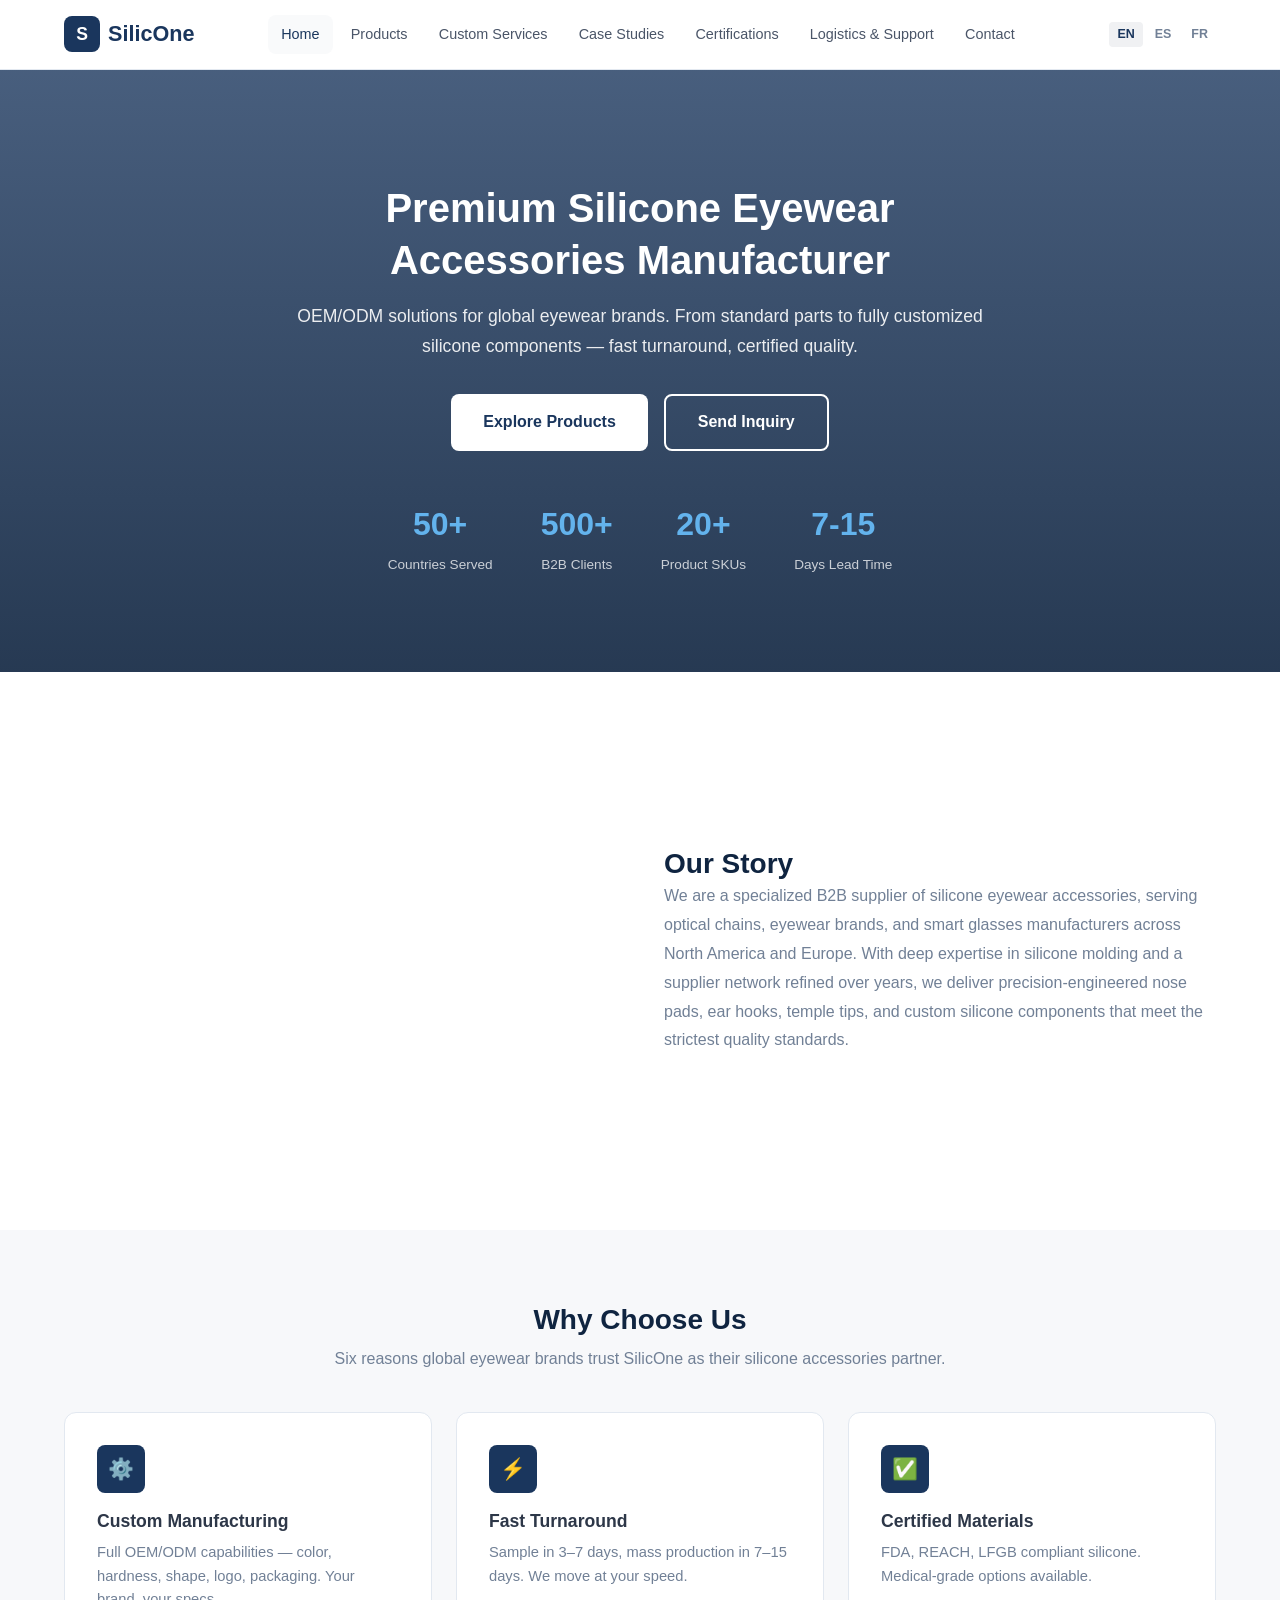
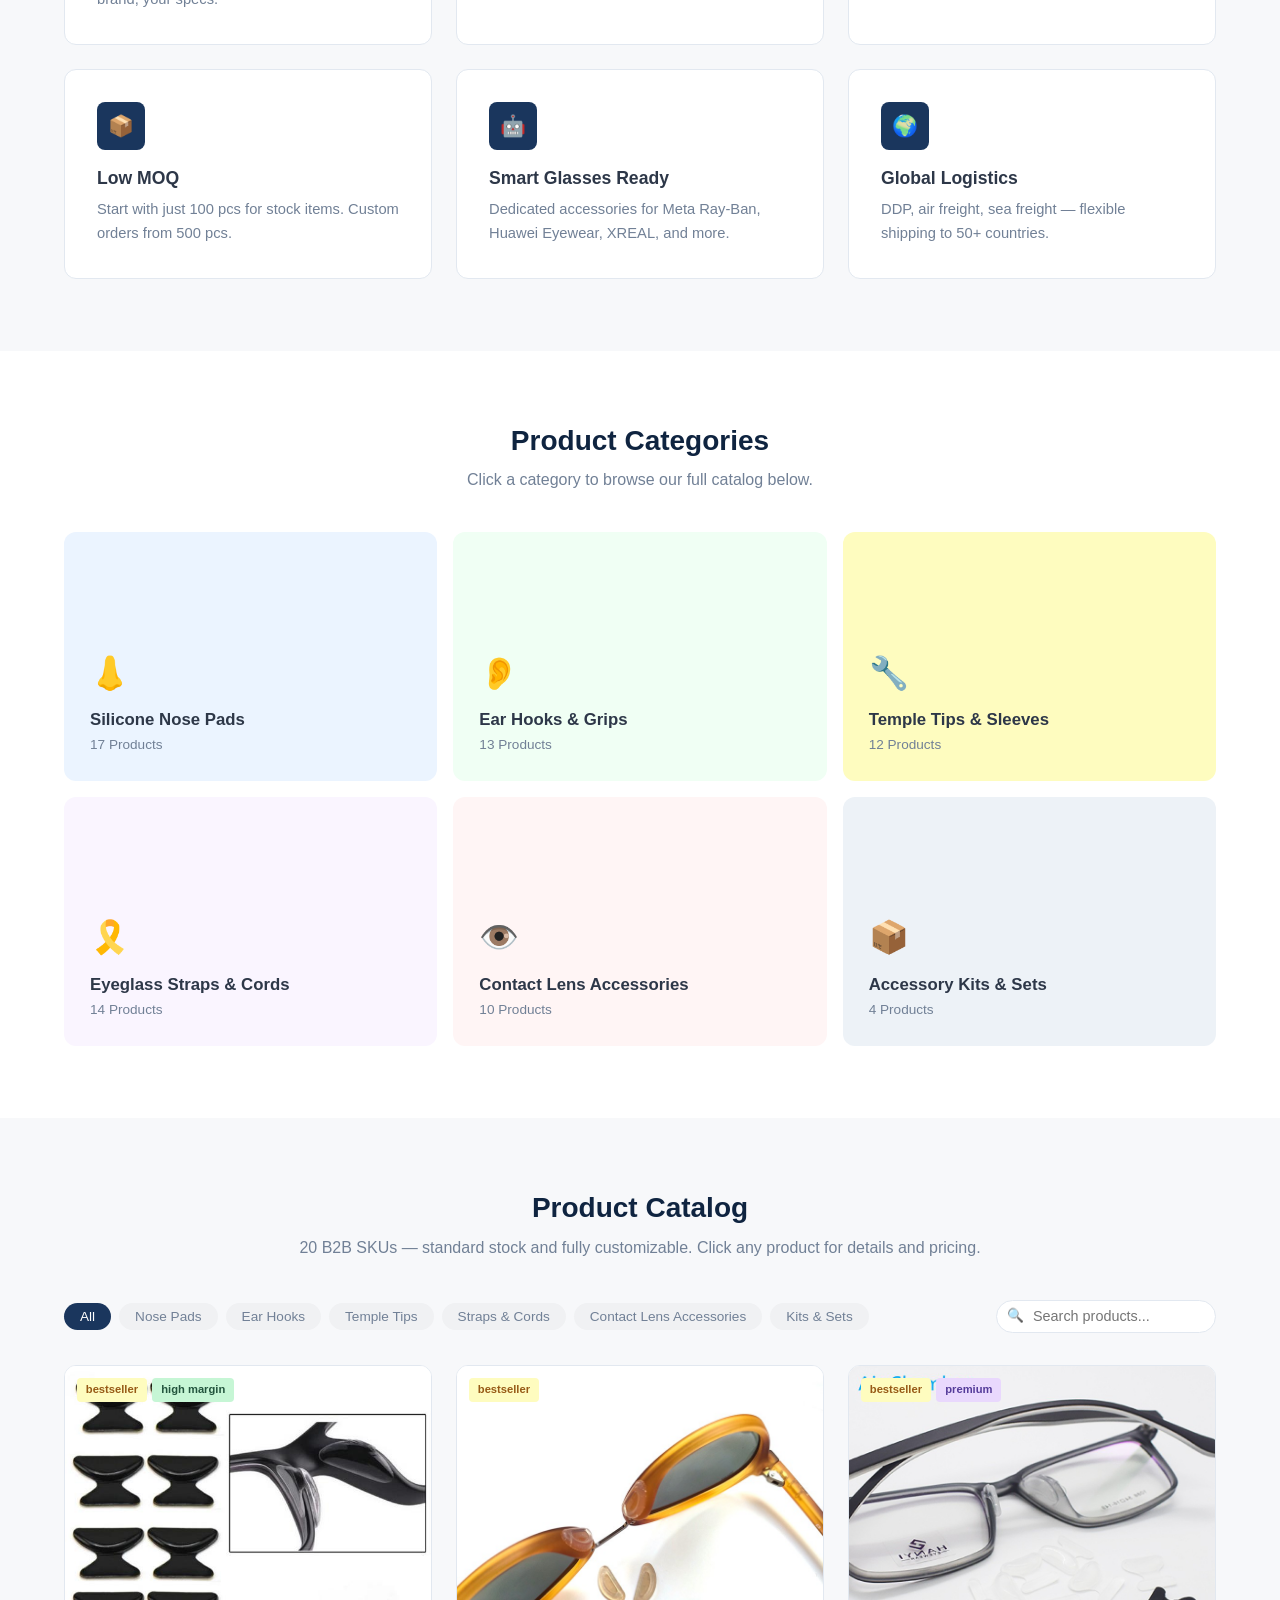
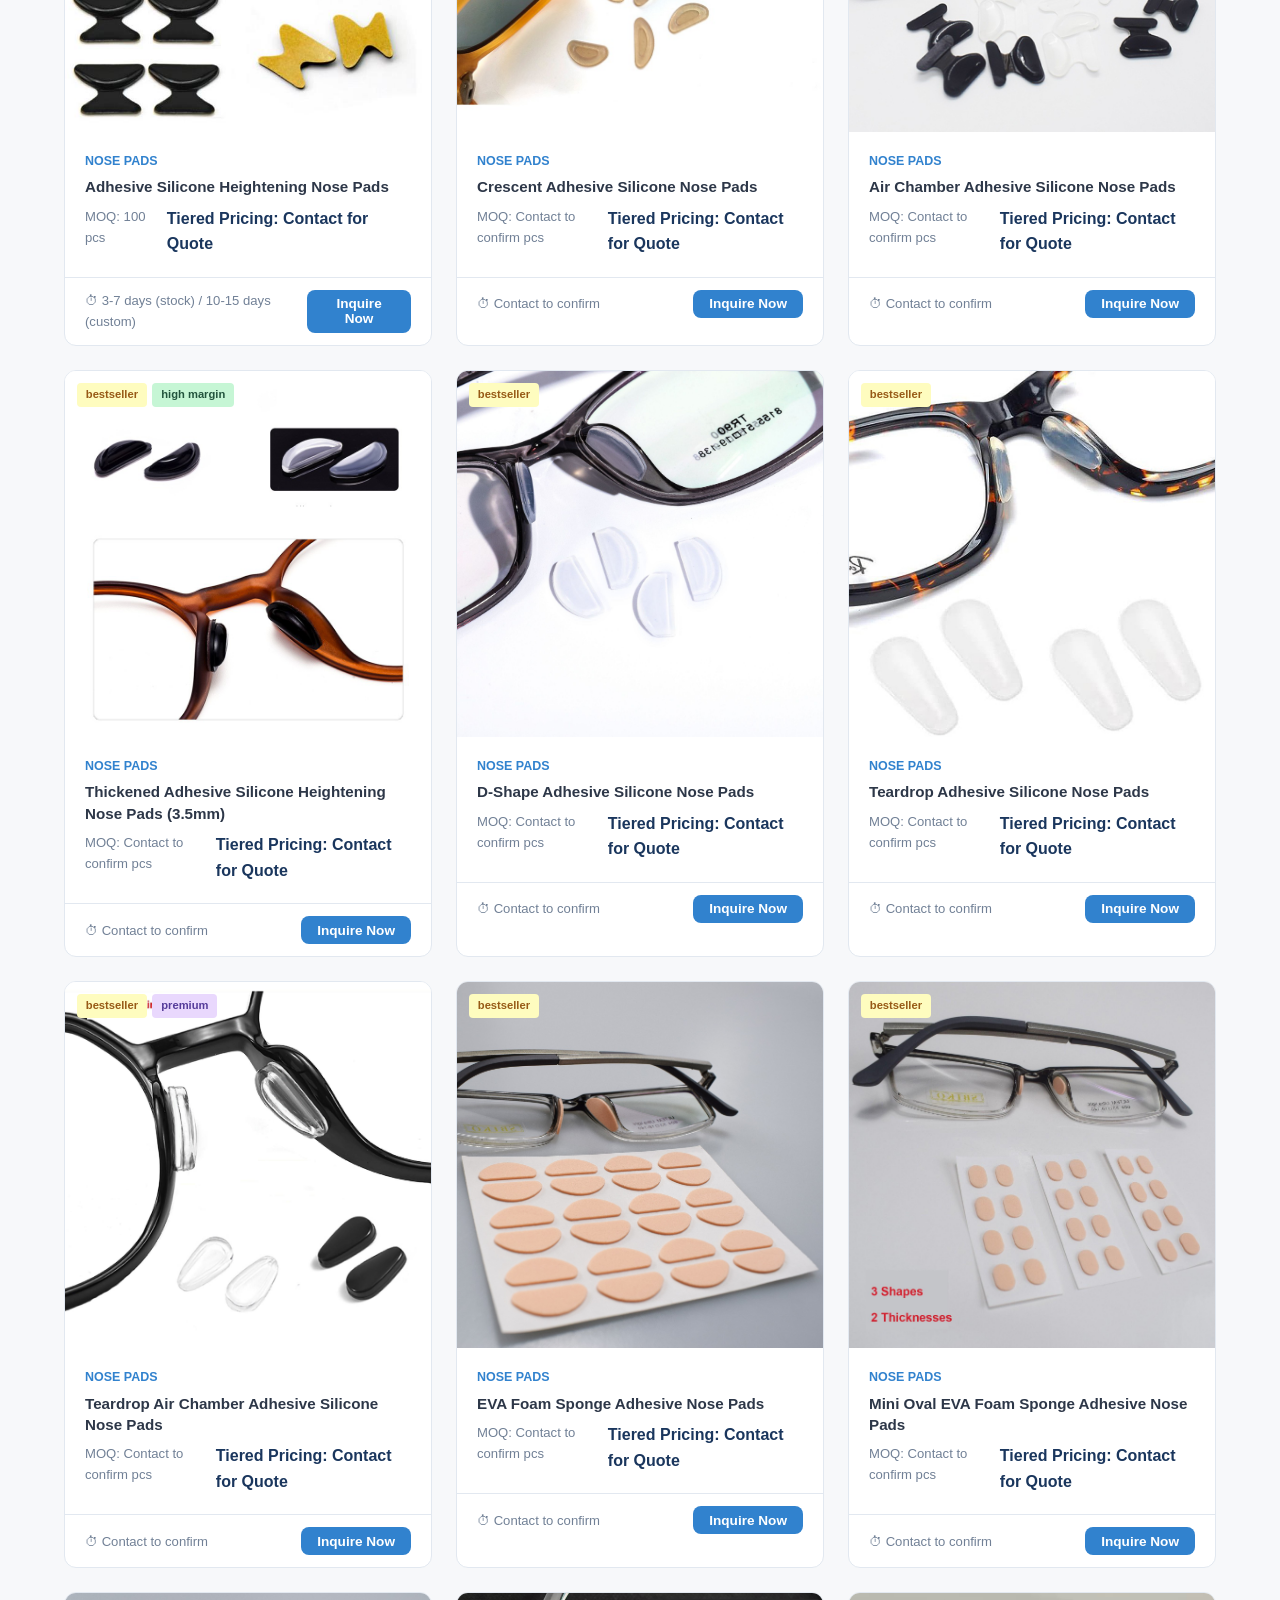
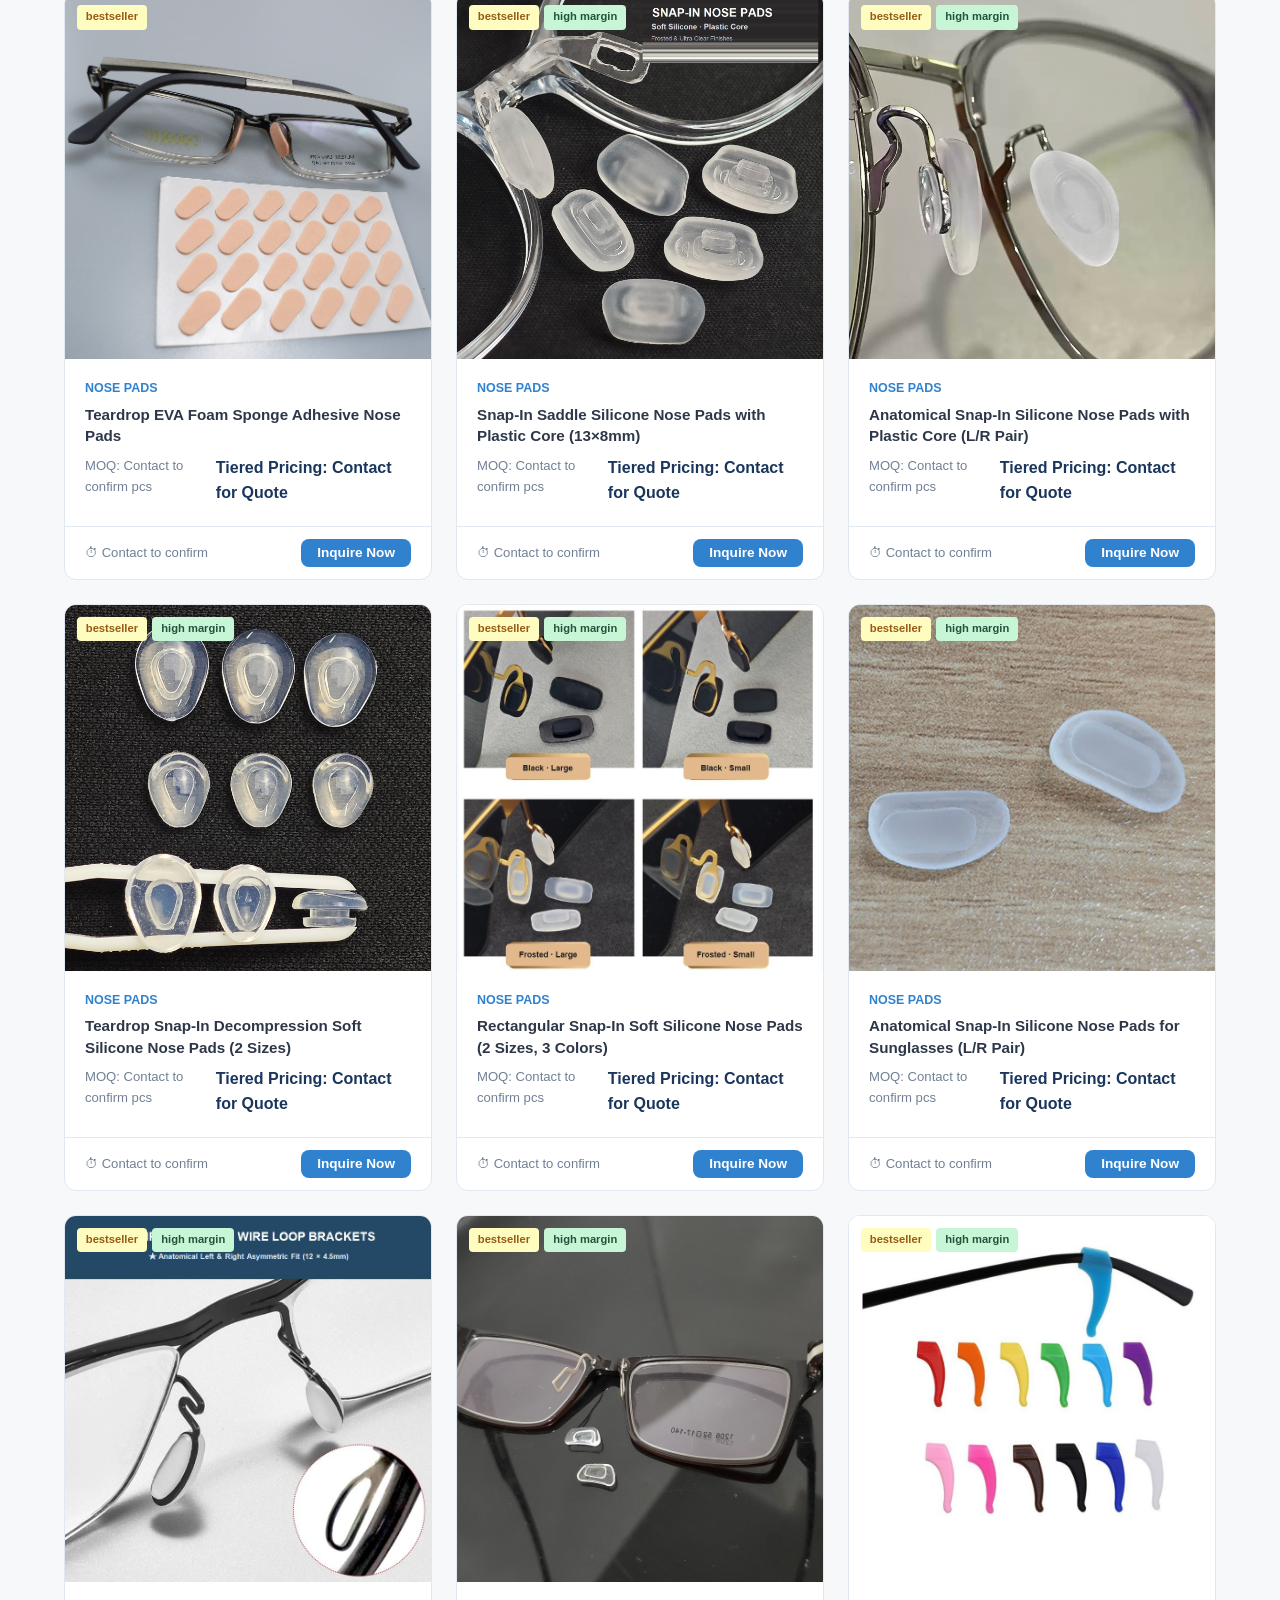
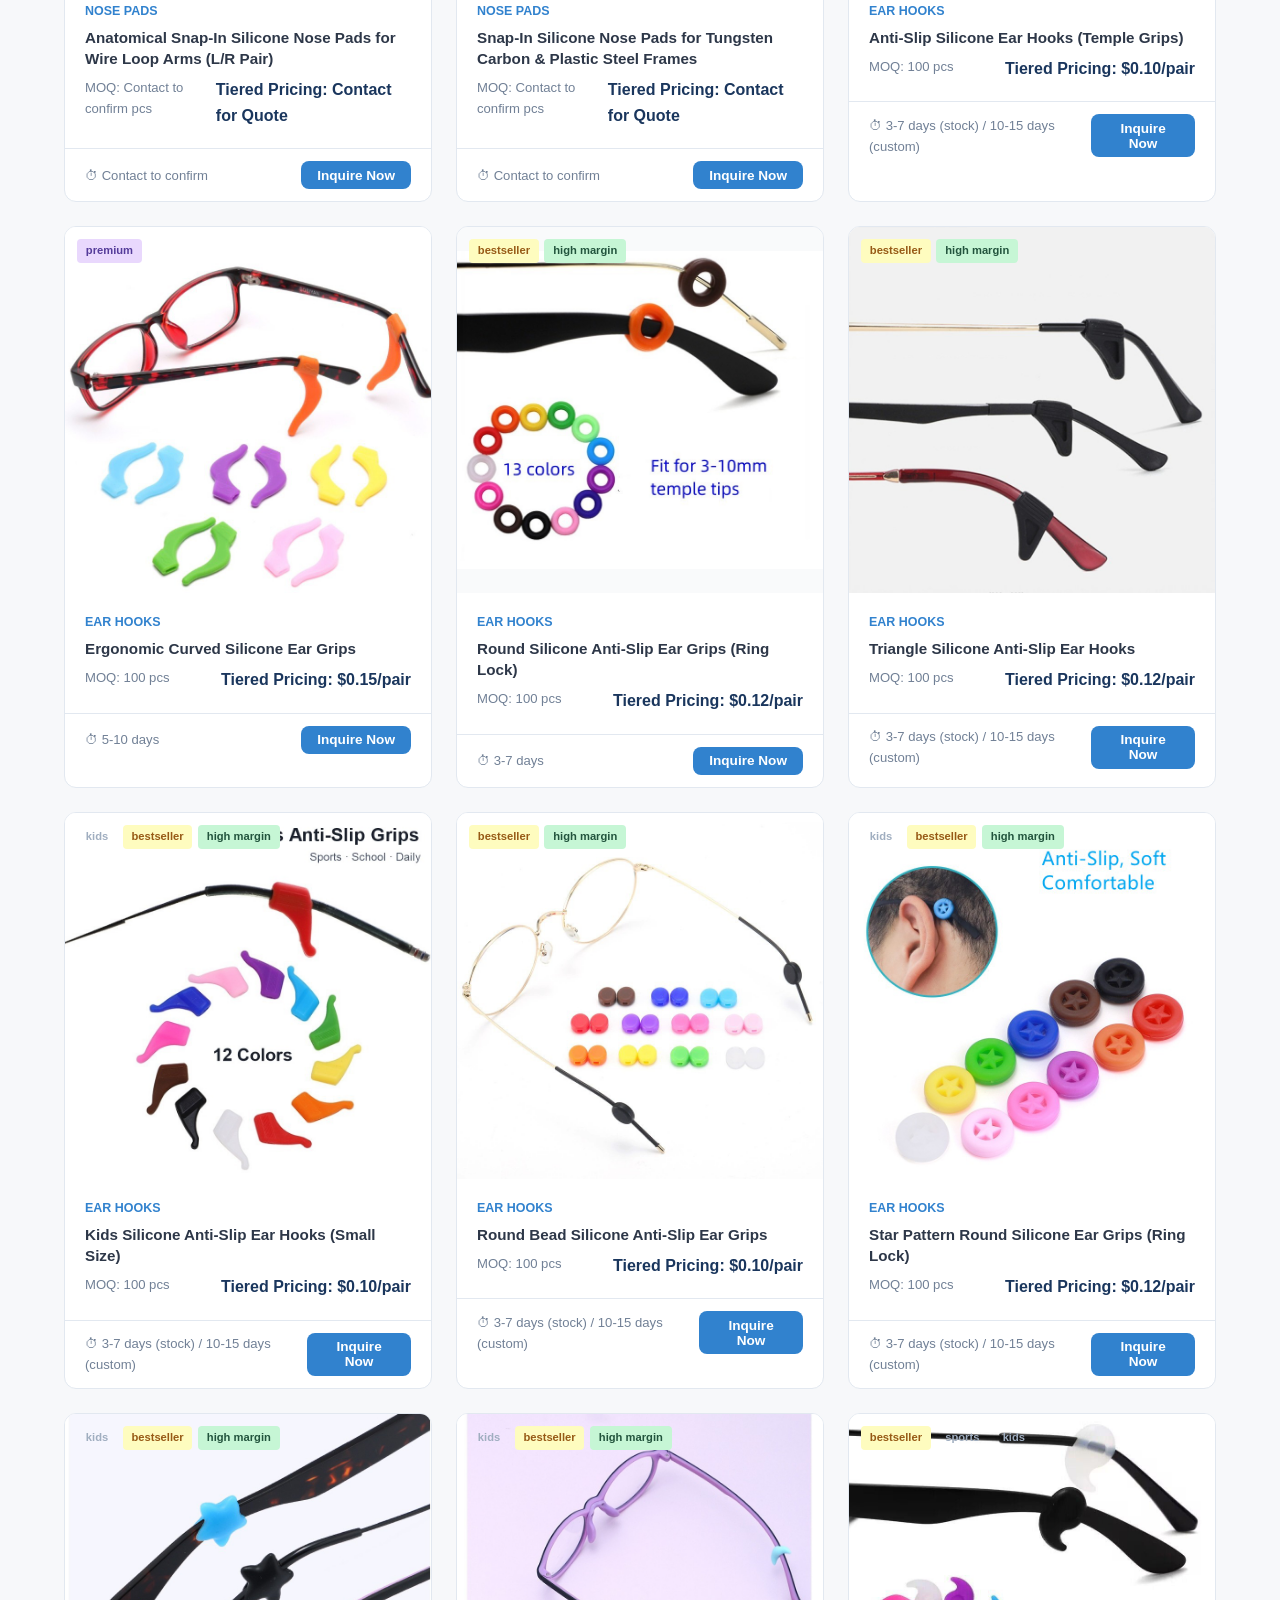
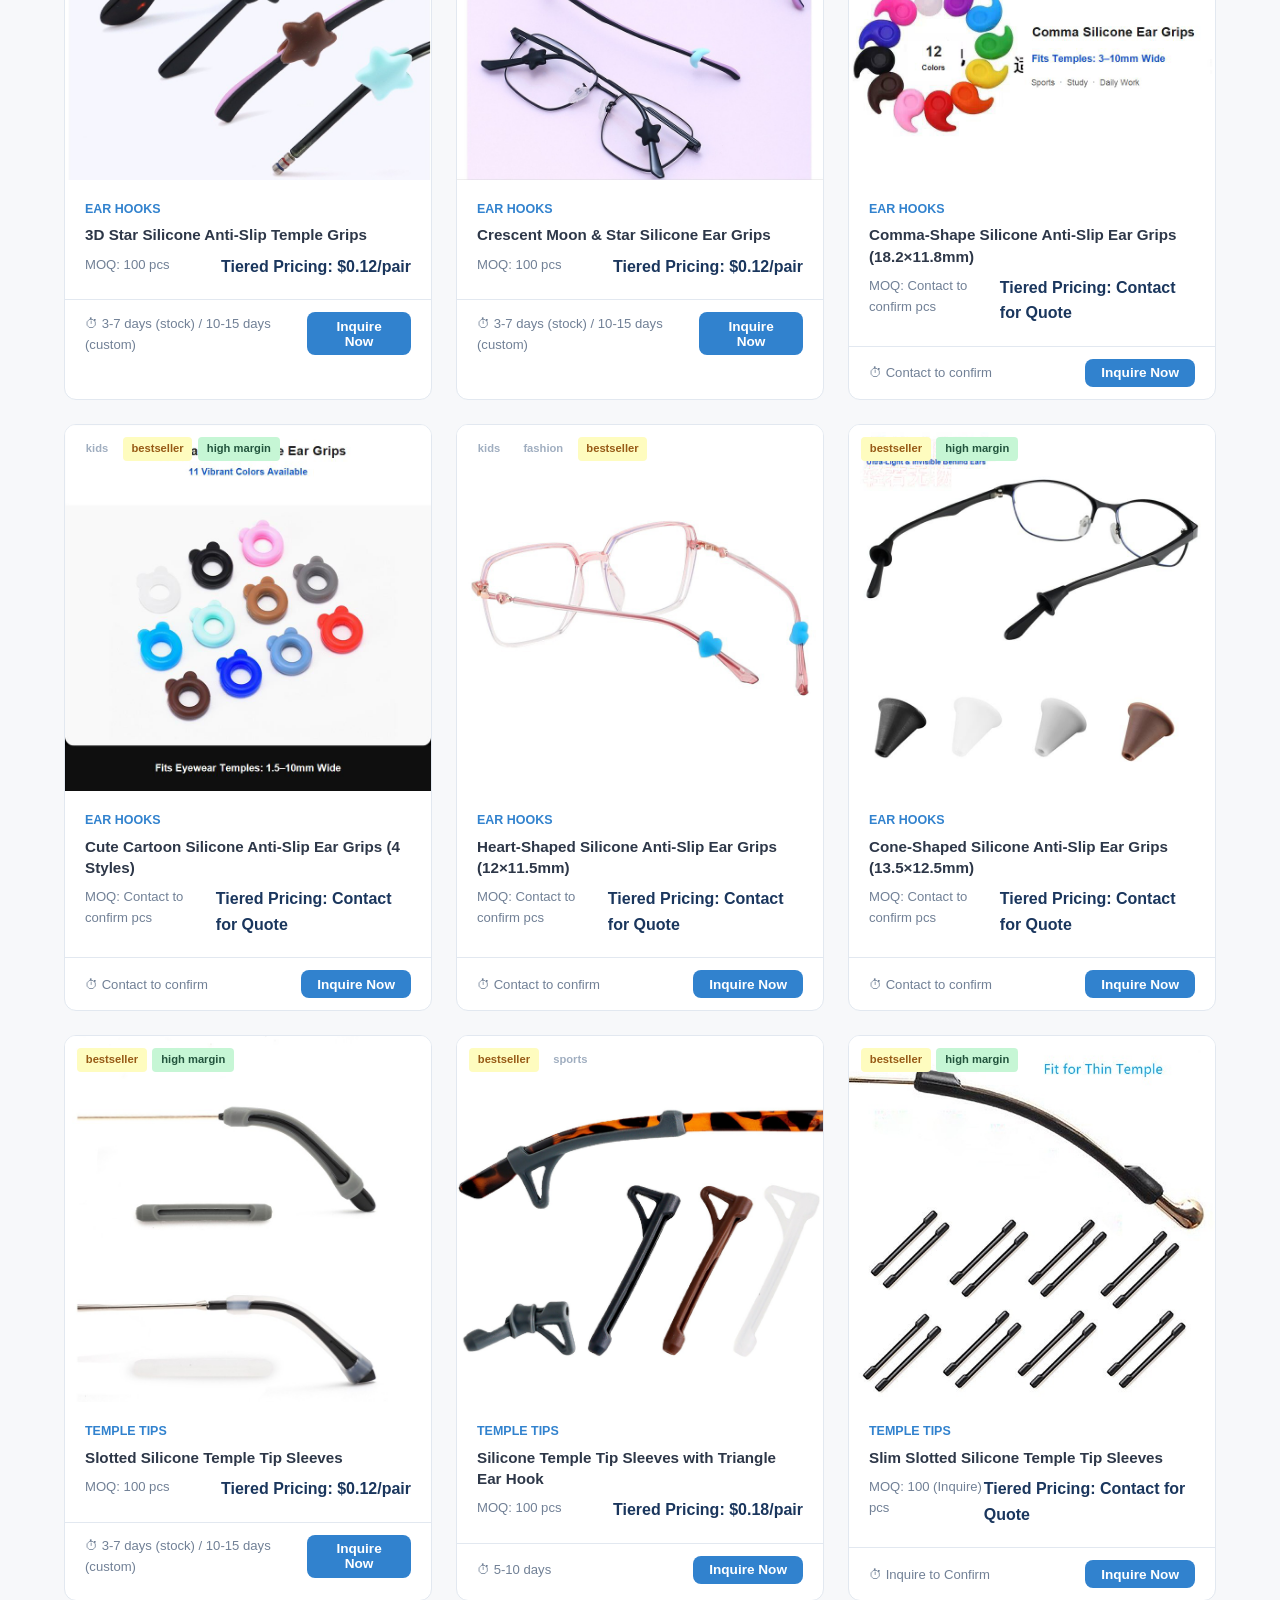
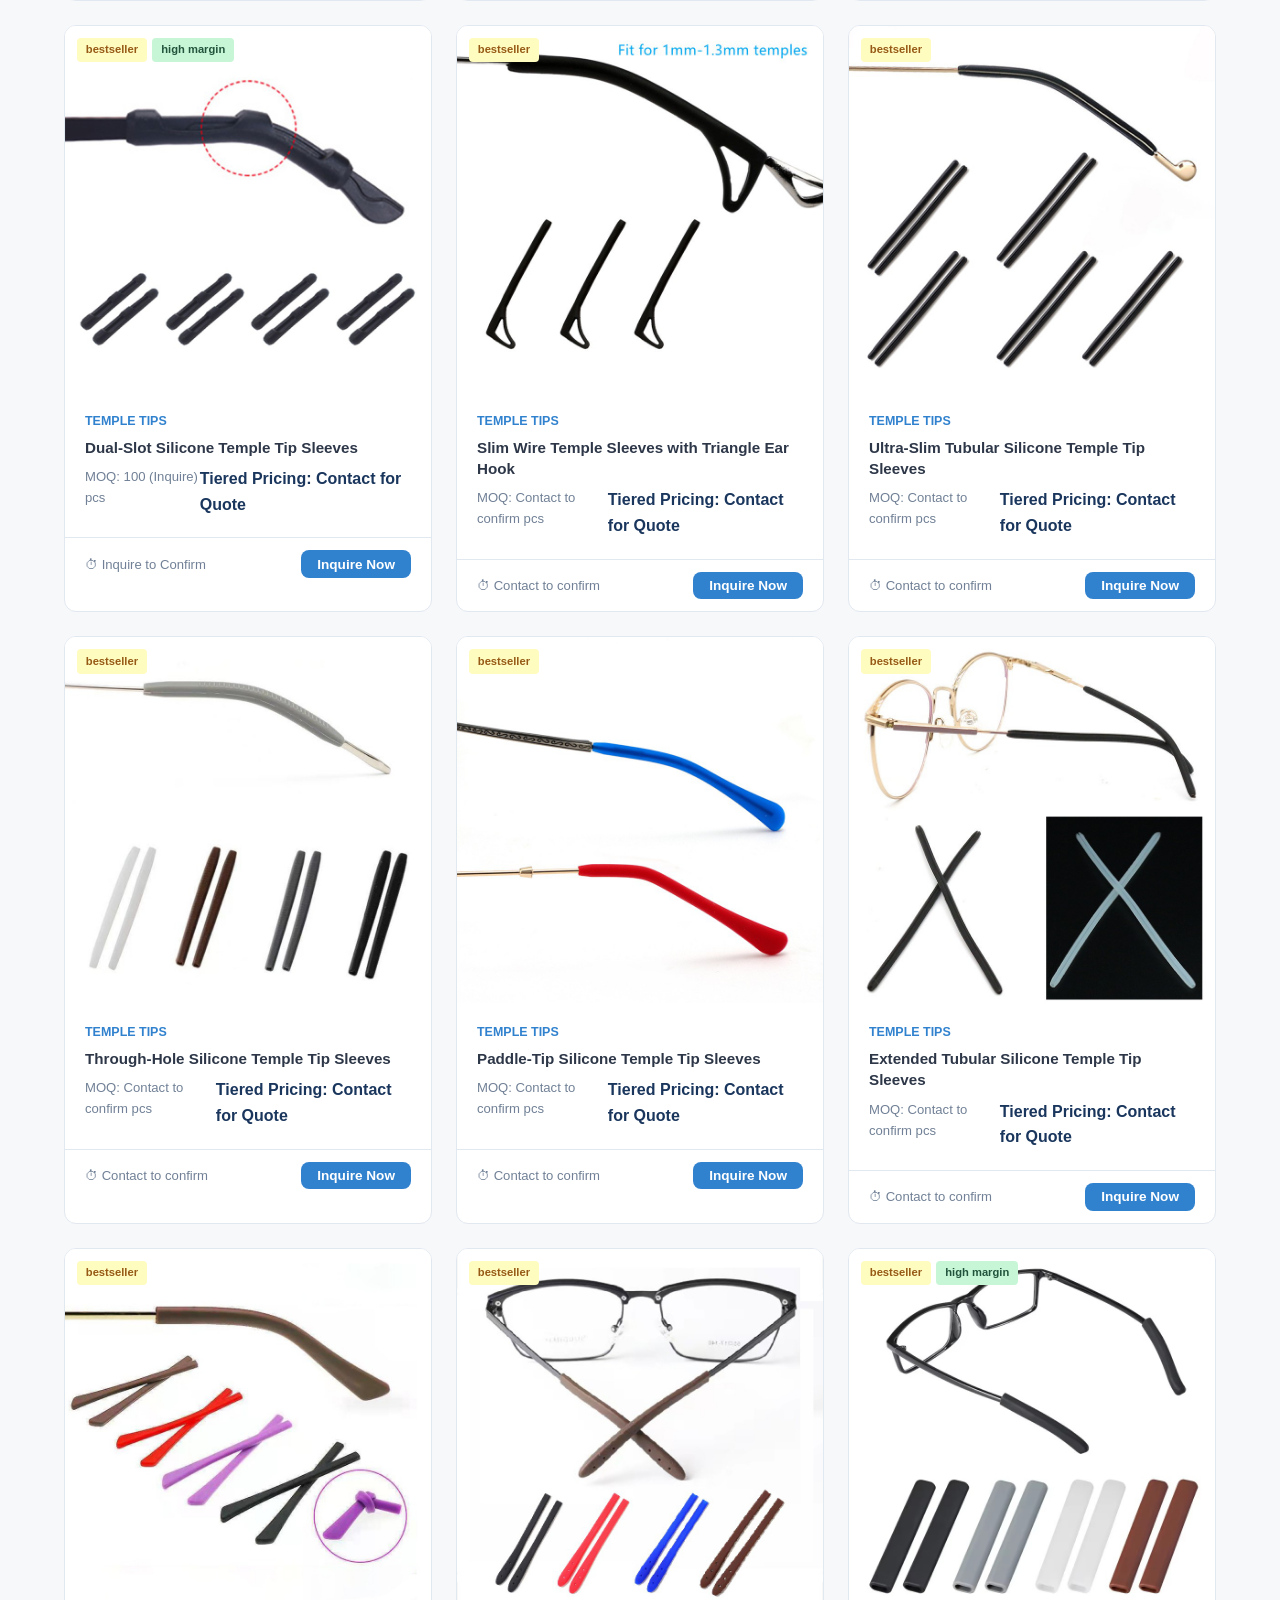
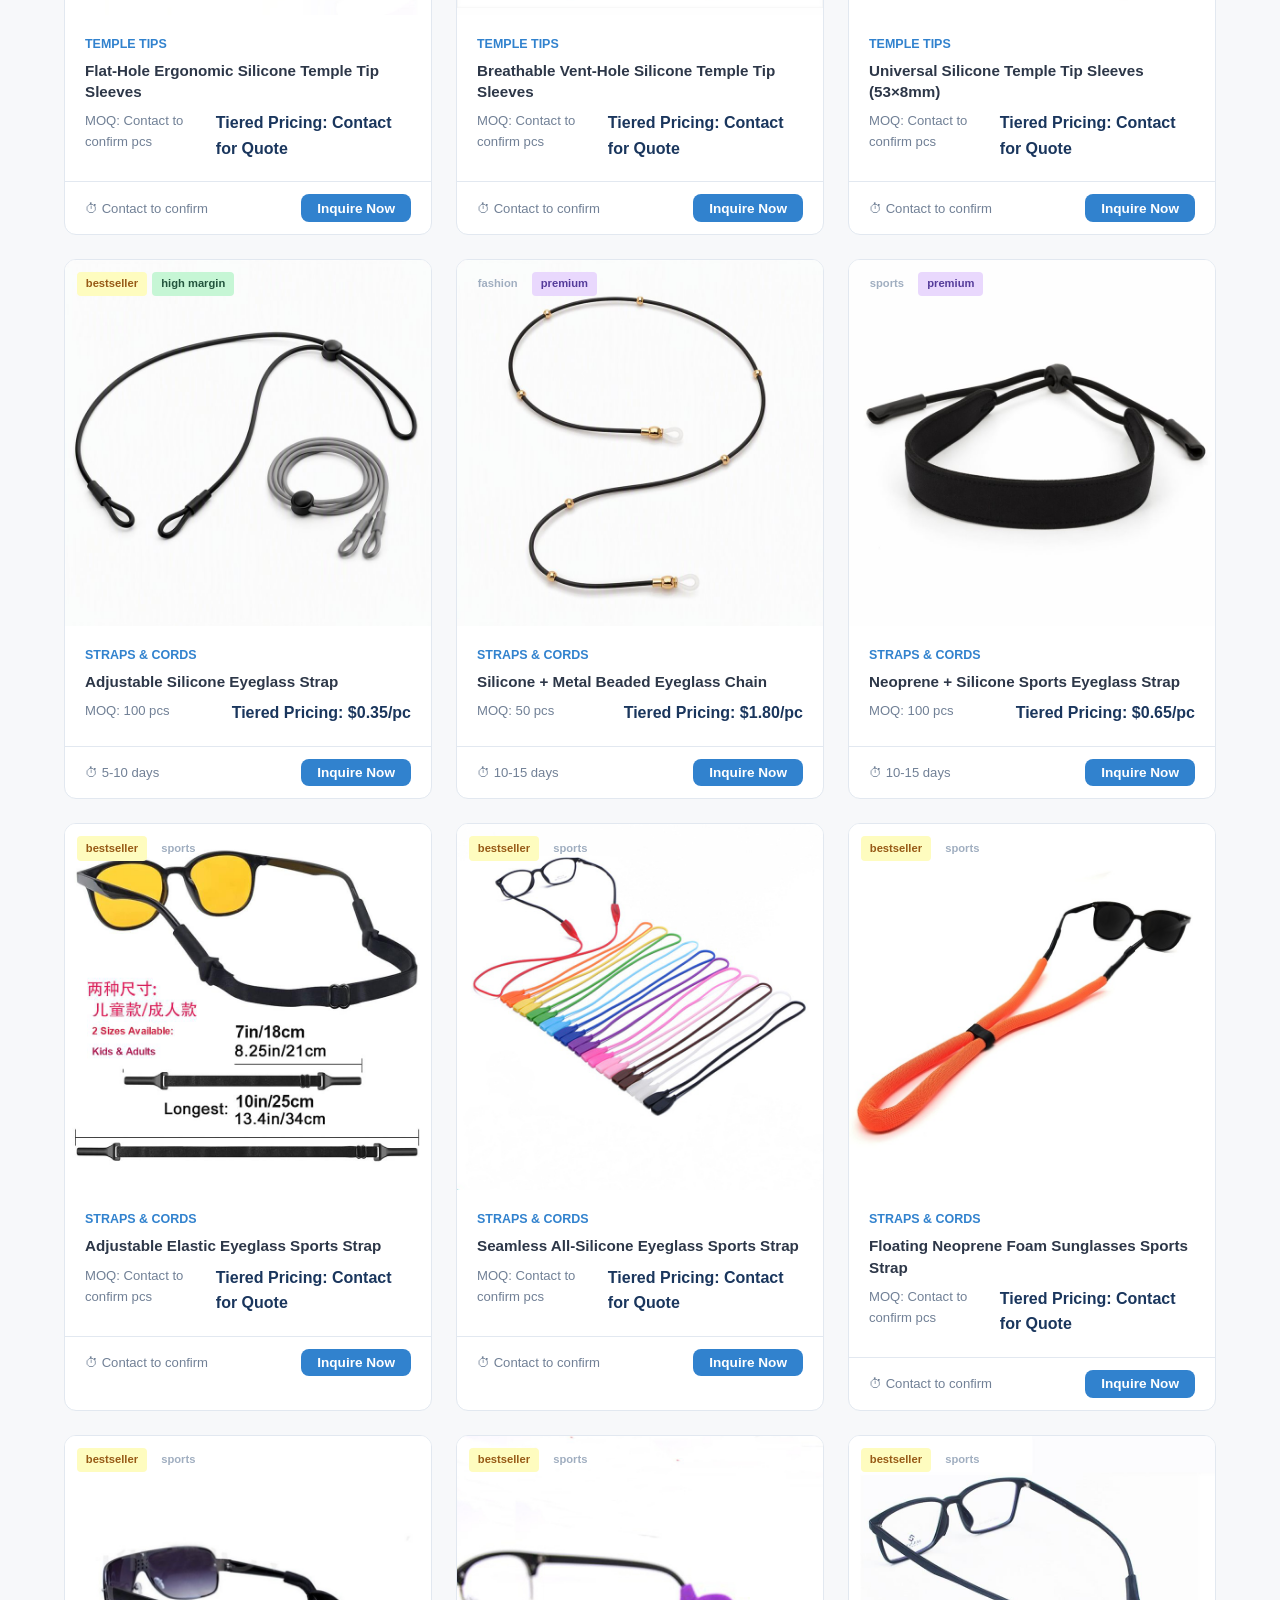
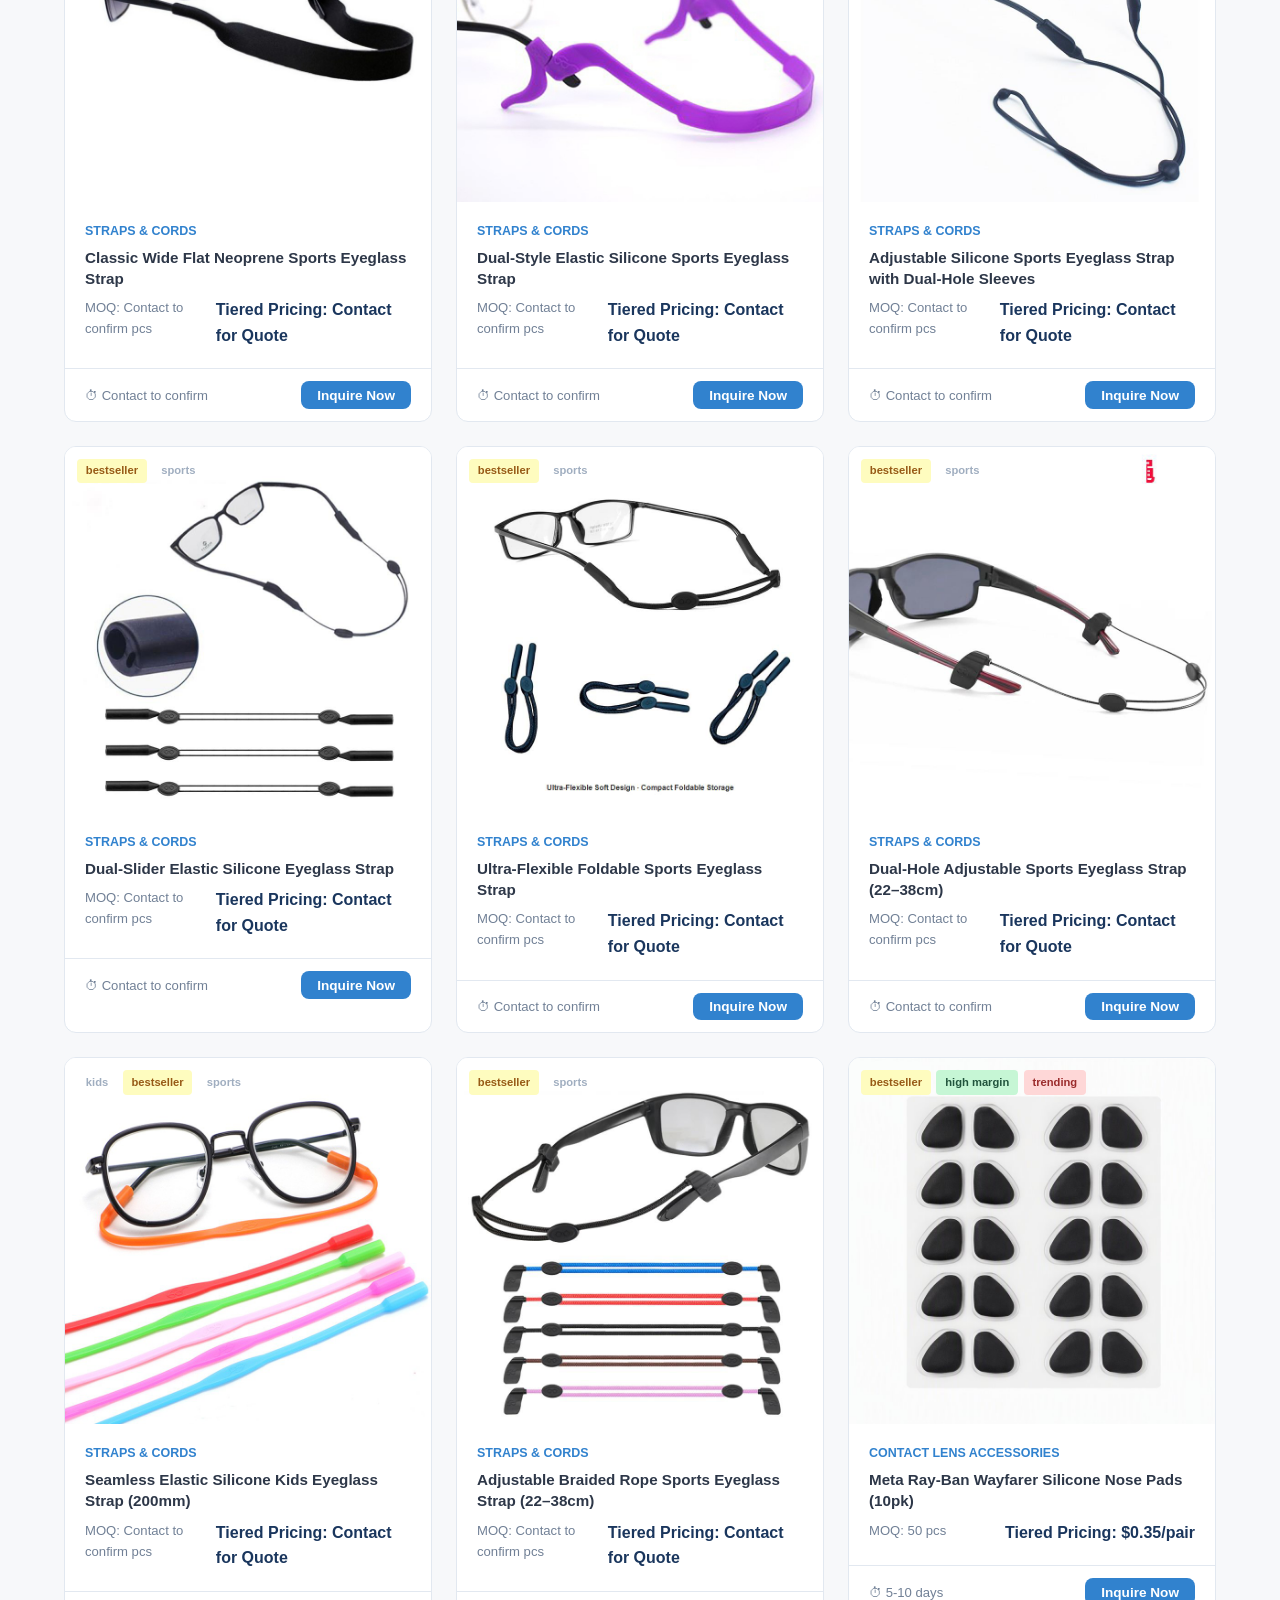
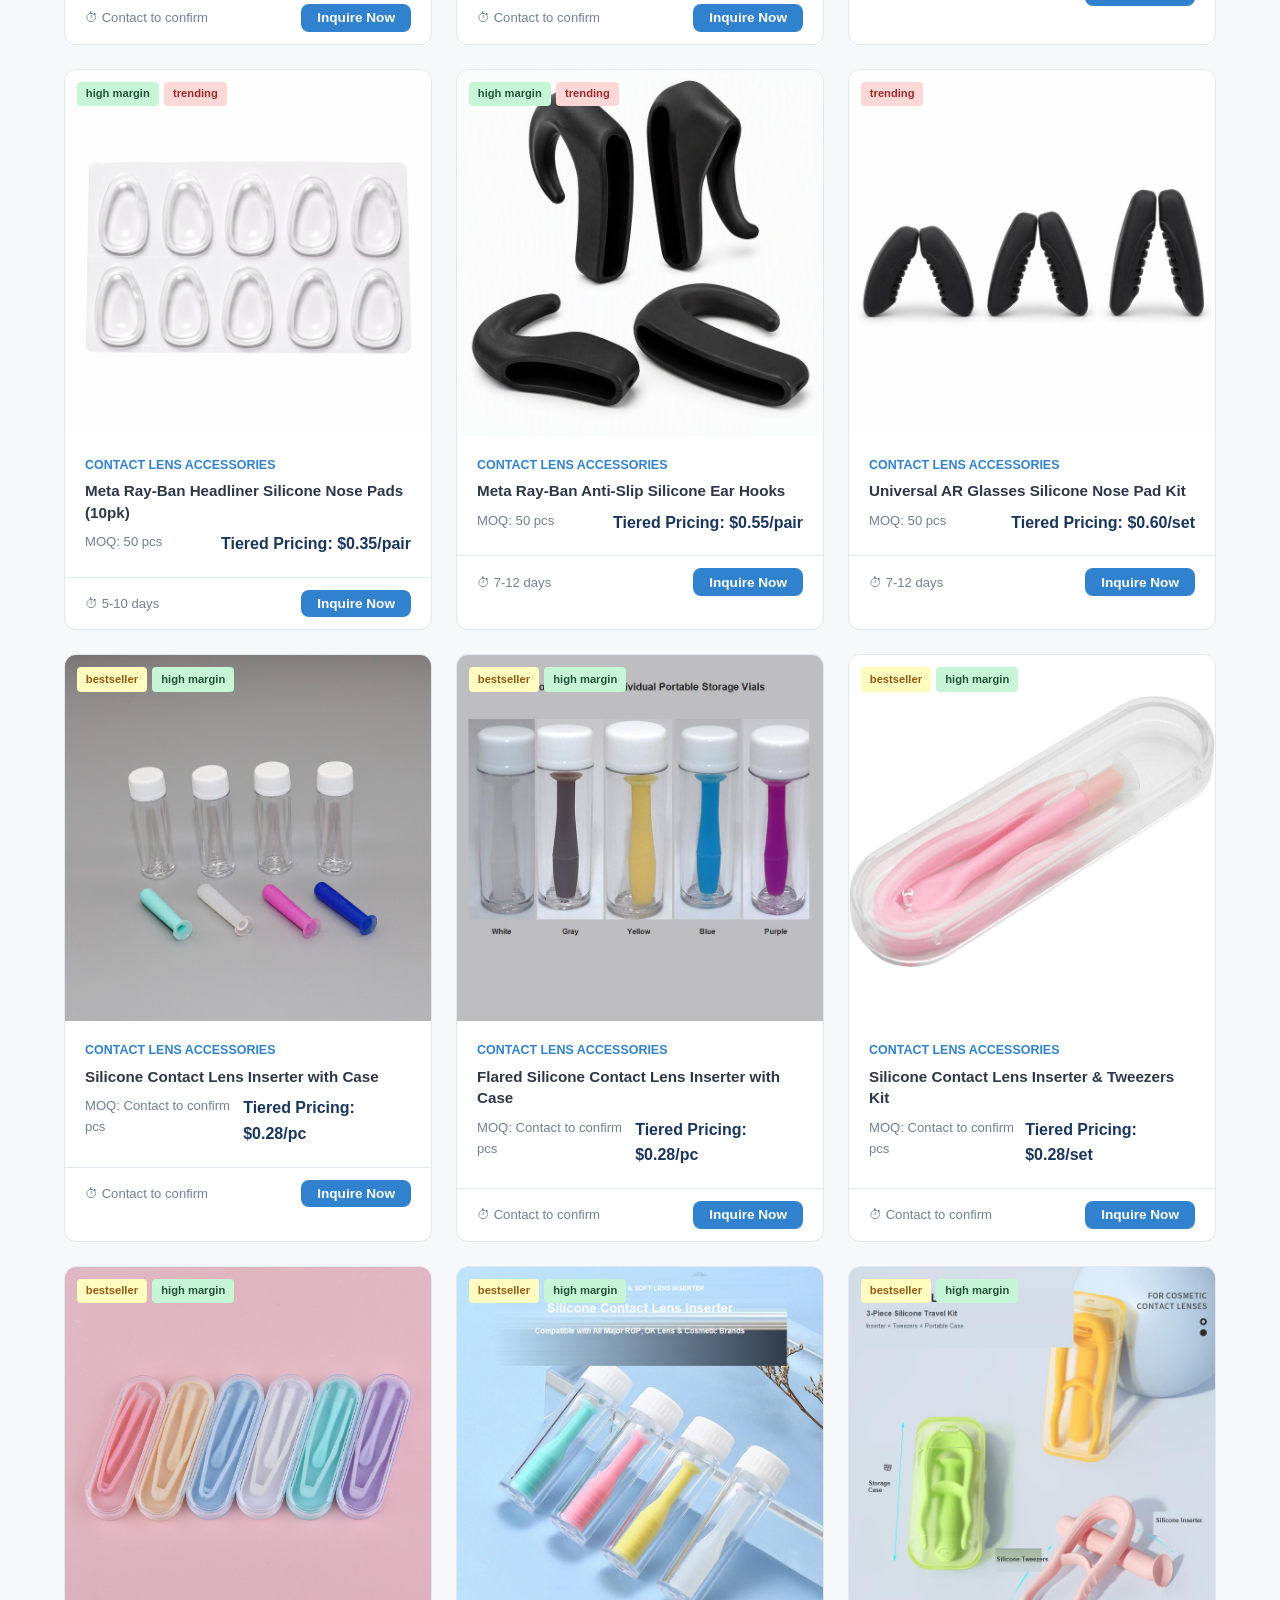
==== commit ed6f9b6c: "Update Nose Pads count to 17 and add SNP-017 to inquiry dropdown" ====
--- a/index.html
+++ b/index.html
@@ -12,7 +12,7 @@
 <meta property="og:type" content="website">
 <meta property="og:url" content="https://www.groupmingbo.com/">
 <title>SilicOne Eyewear Accessories - Mingbo Group | OEM/ODM Manufacturer</title>
-<link rel="stylesheet" href="css/style.css?v=20261052">
+<link rel="stylesheet" href="css/style.css?v=20261053">
 </head>
 <body>
 
@@ -126,7 +126,7 @@
       <a href="#products" class="cat-card" onclick="document.querySelector('[data-filter=nose]').click()">
         <span class="cat-icon">👃</span>
         <span class="cat-name" data-i18n="cat_nose_pads">Silicone Nose Pads</span>
-        <span class="cat-count" data-cat="nose">16 Products</span>
+        <span class="cat-count" data-cat="nose">17 Products</span>
       </a>
       <a href="#products" class="cat-card" onclick="document.querySelector('[data-filter=ear]').click()">
         <span class="cat-icon">👂</span>
@@ -422,6 +422,7 @@
                 <option>SNP-014 - Rectangular Snap-In Soft Silicone Nose Pads (2 Sizes)</option>
                 <option>SNP-015 - Anatomical Snap-In Sunglasses Silicone Nose Pads (L/R Pair)</option>
                 <option>SNP-016 - Anatomical Snap-In Wire Loop Silicone Nose Pads (L/R Pair)</option>
+                <option>SNP-017 - Snap-In Silicone Nose Pads for Tungsten Carbon Frames</option>
               </optgroup>
               <optgroup label="Ear Hooks">
                 <option>EH-001 - Anti-Slip Silicone Ear Hooks</option>
@@ -570,9 +571,9 @@
 <button class="scroll-top" aria-label="Scroll to top">↑</button>
 
 <!-- Scripts -->
-<script src="js/i18n.js?v=20261052"></script>
-<script src="js/data.js?v=20261052"></script>
-<script src="js/main.js?v=20261052"></script>
+<script src="js/i18n.js?v=20261053"></script>
+<script src="js/data.js?v=20261053"></script>
+<script src="js/main.js?v=20261053"></script>
 
 </body>
 </html>
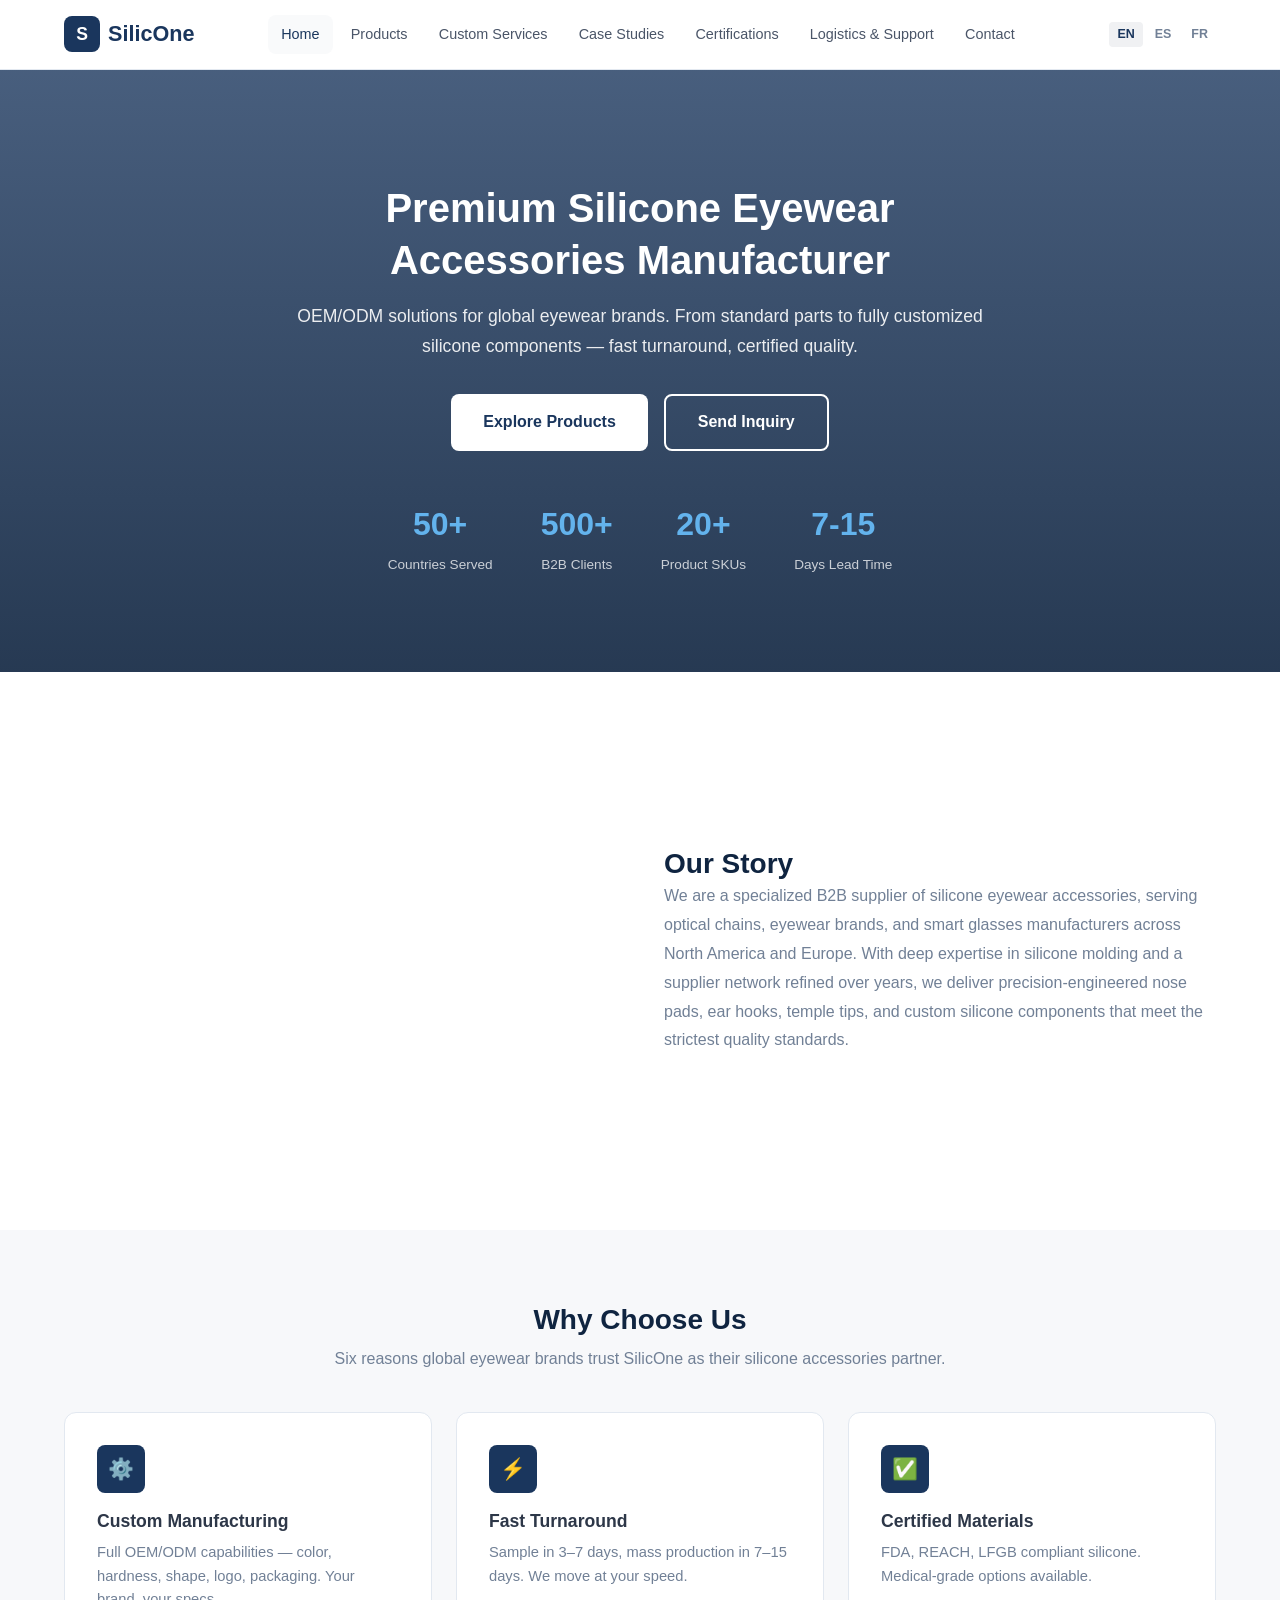
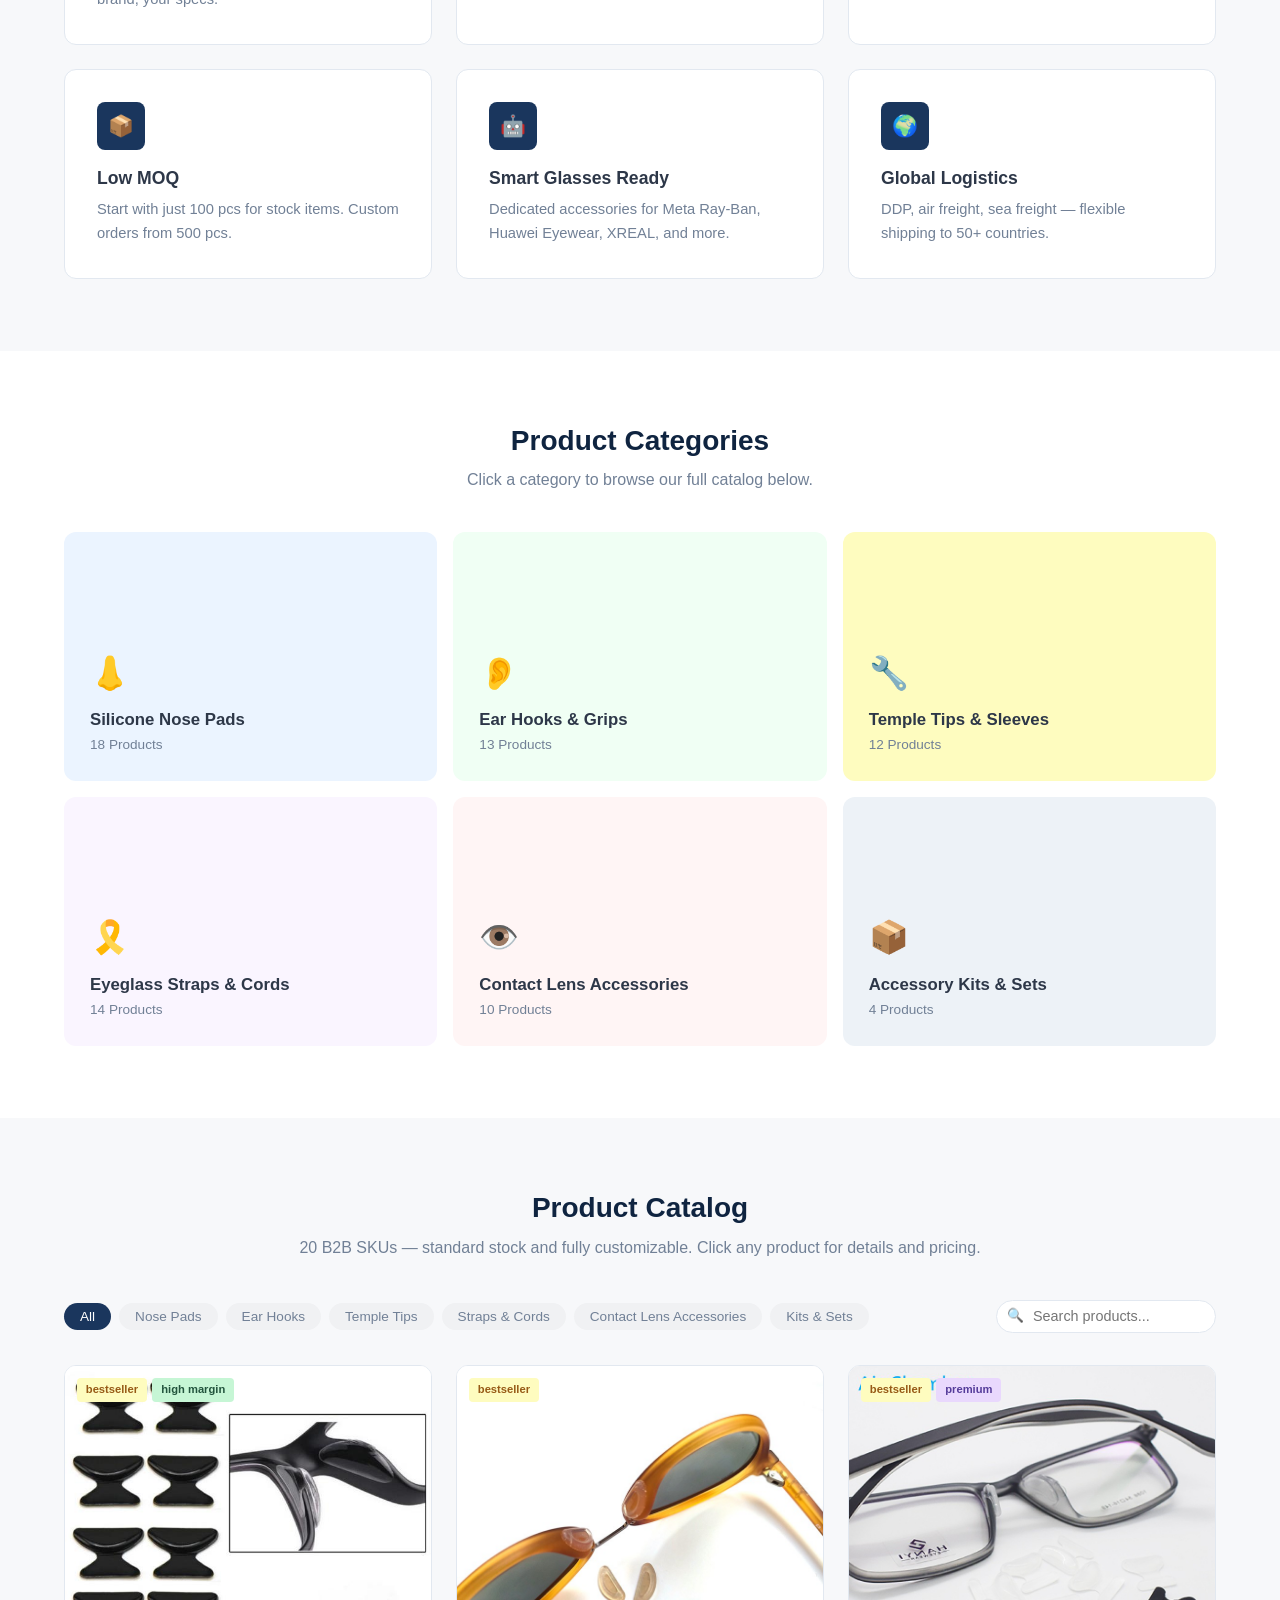
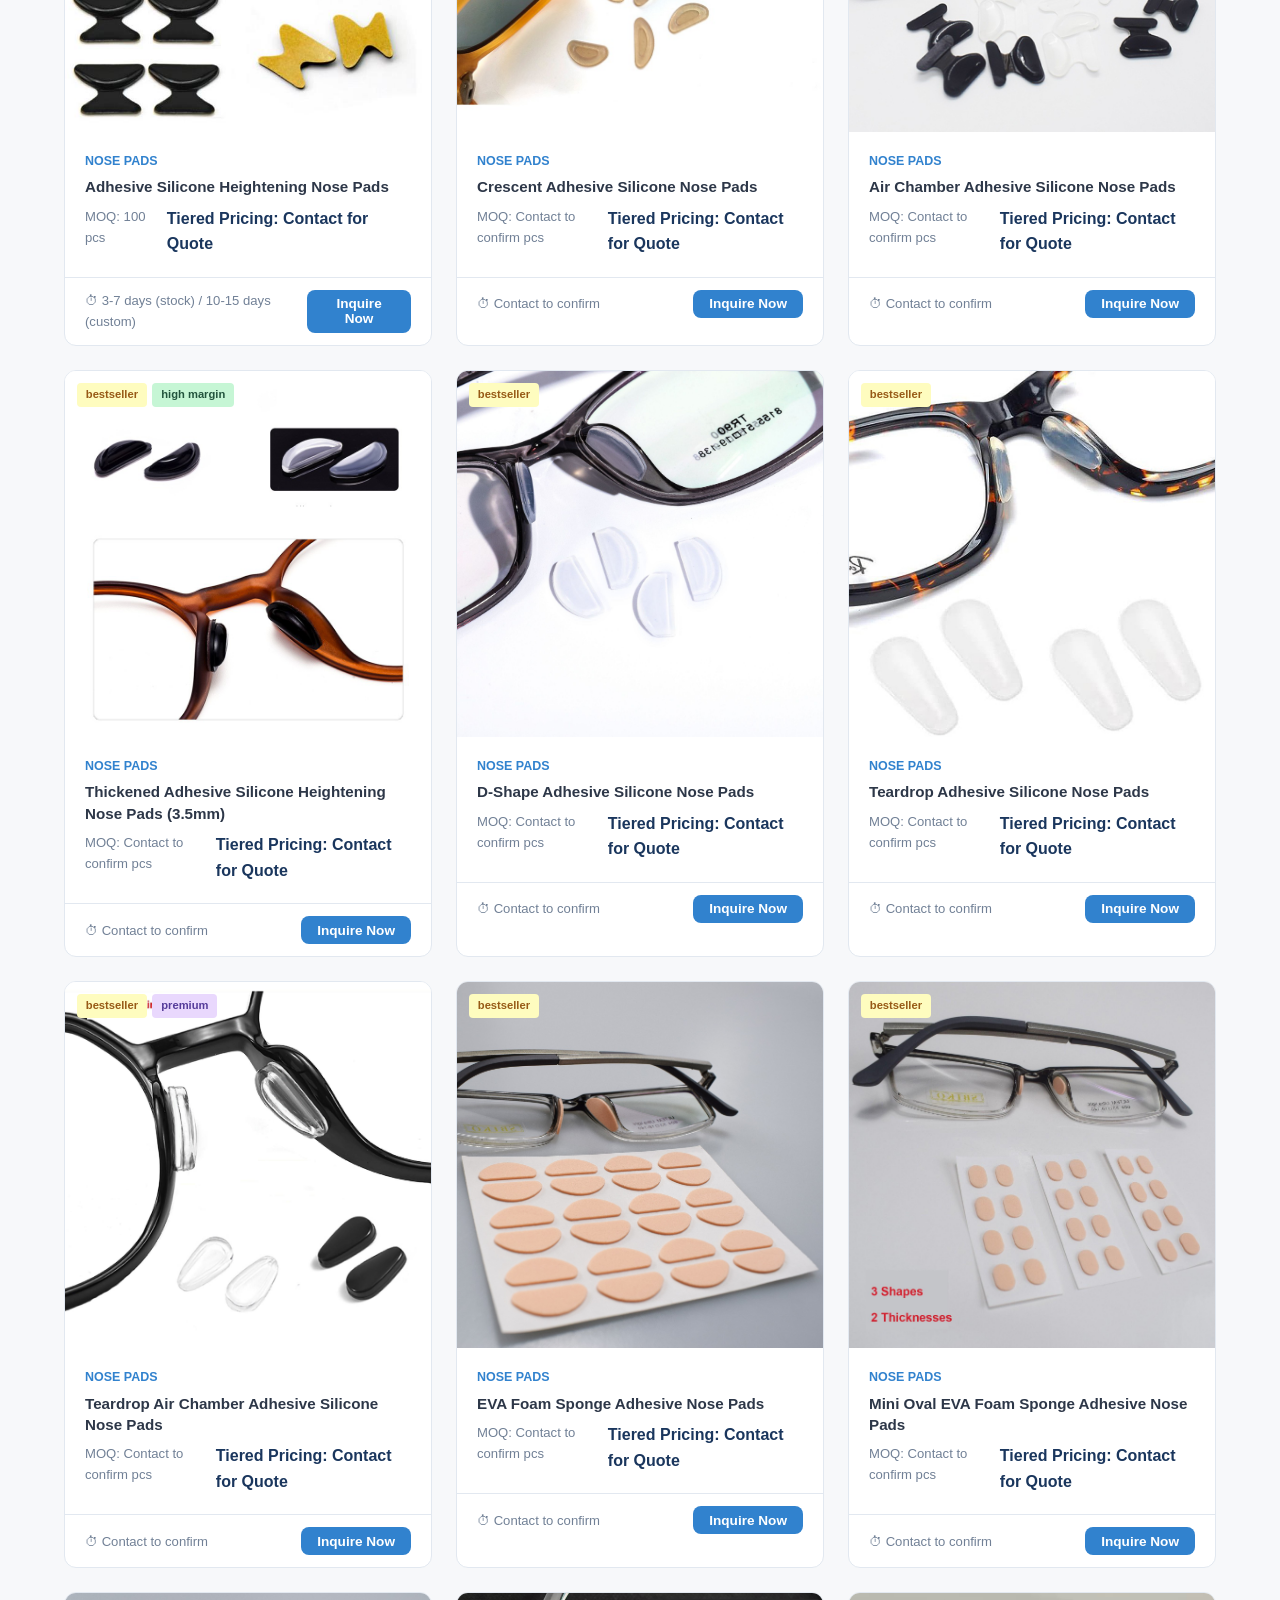
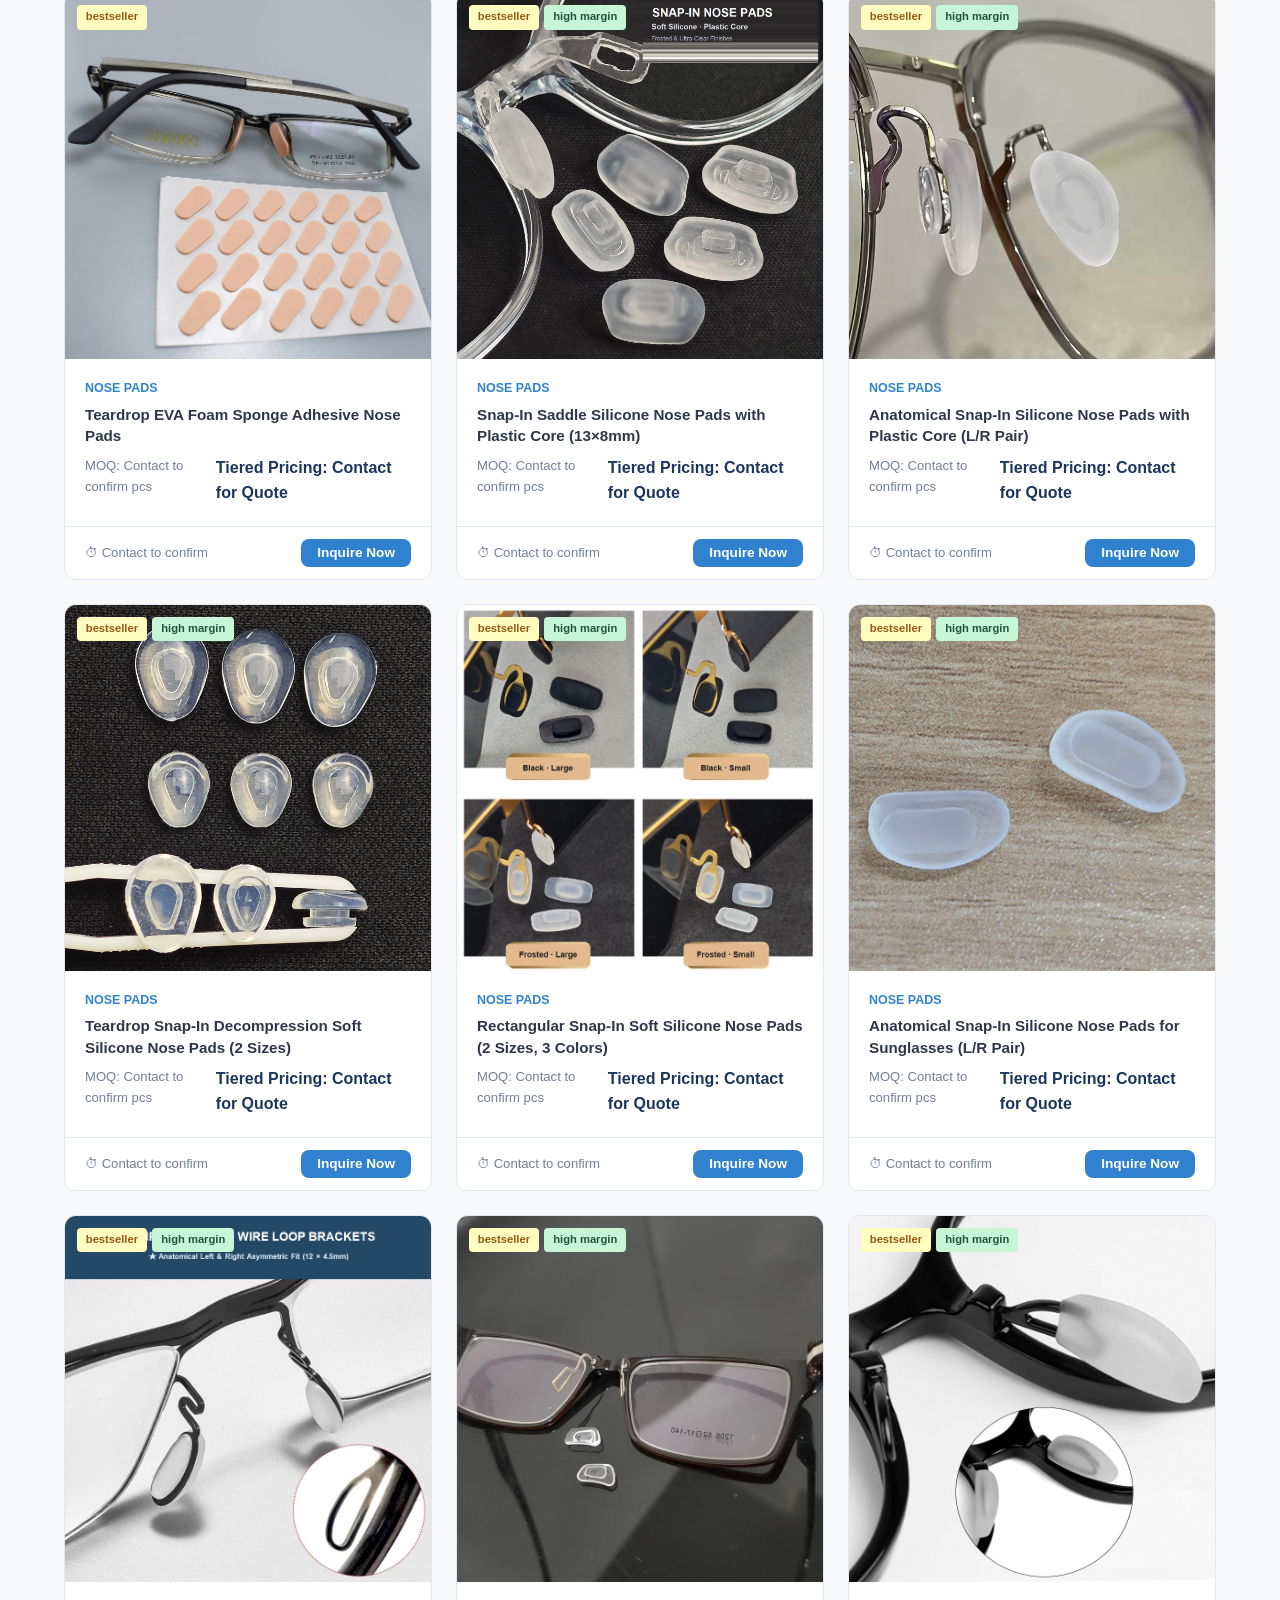
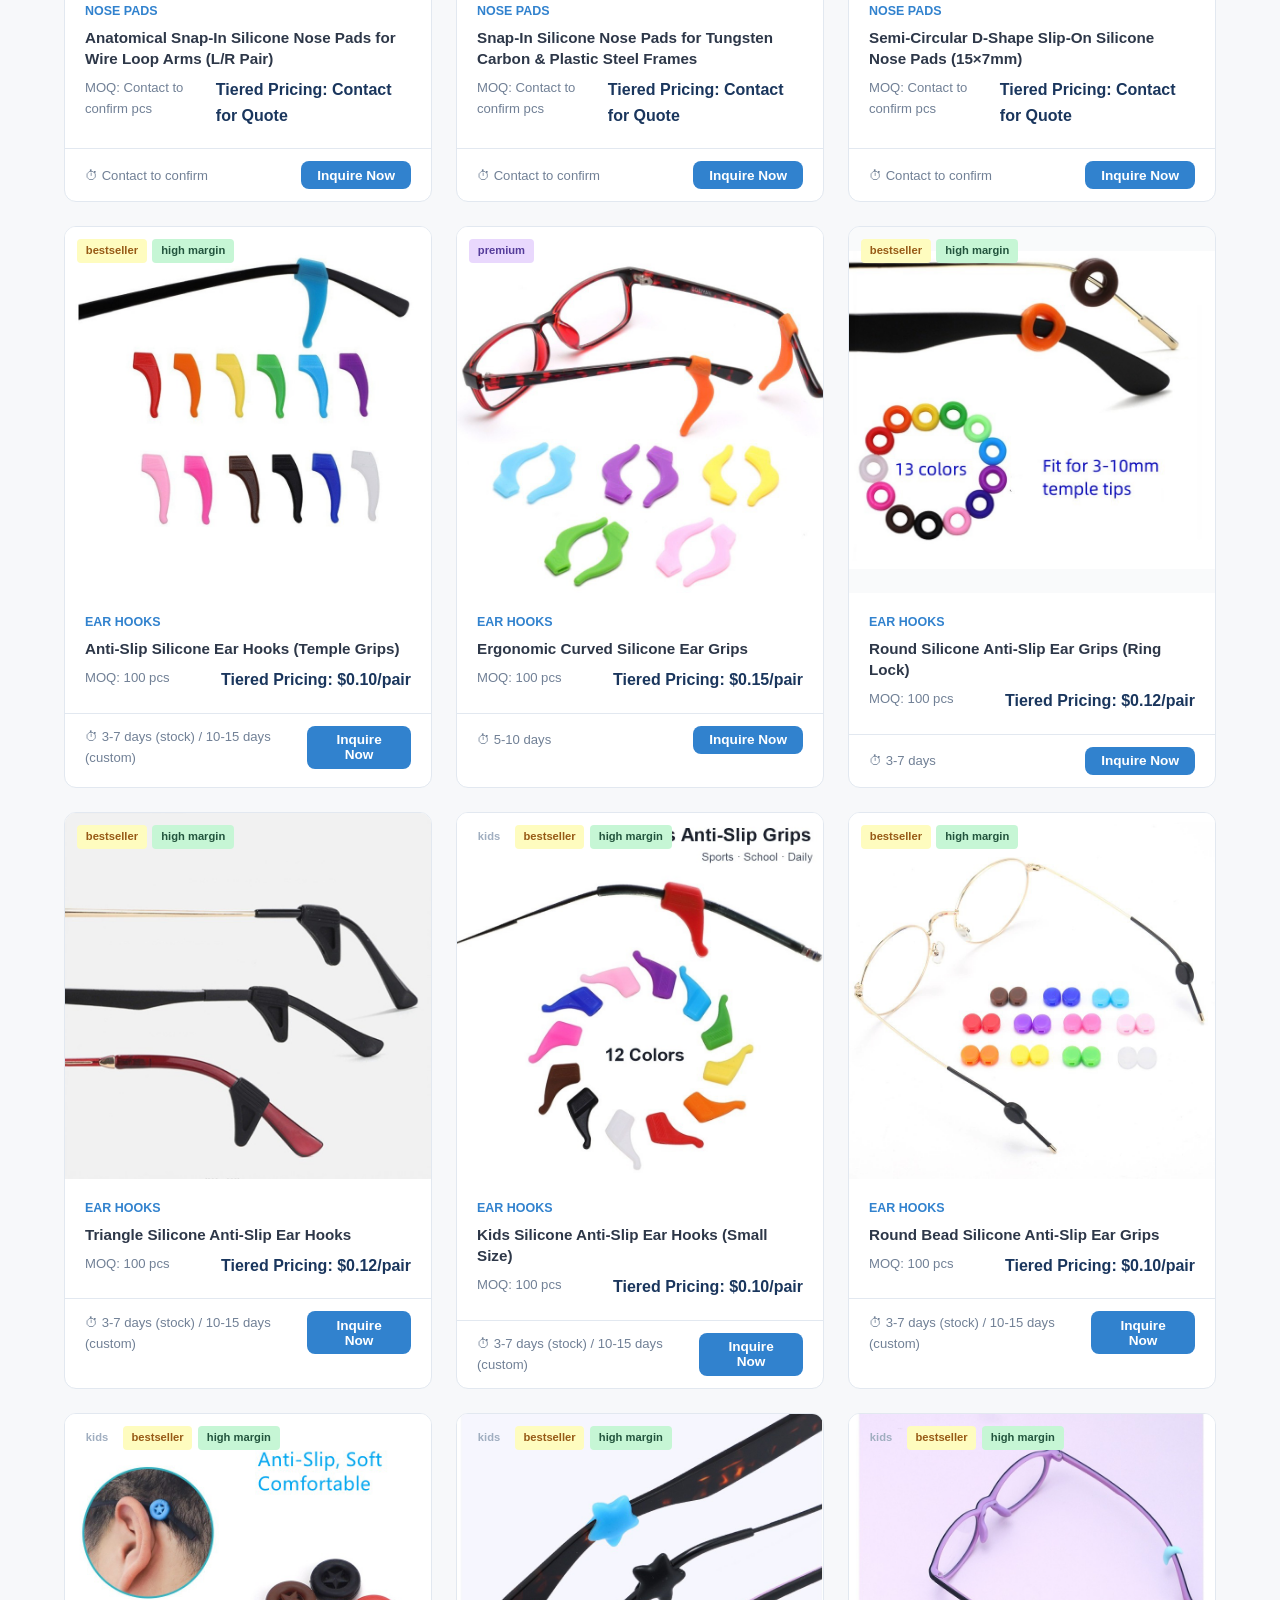
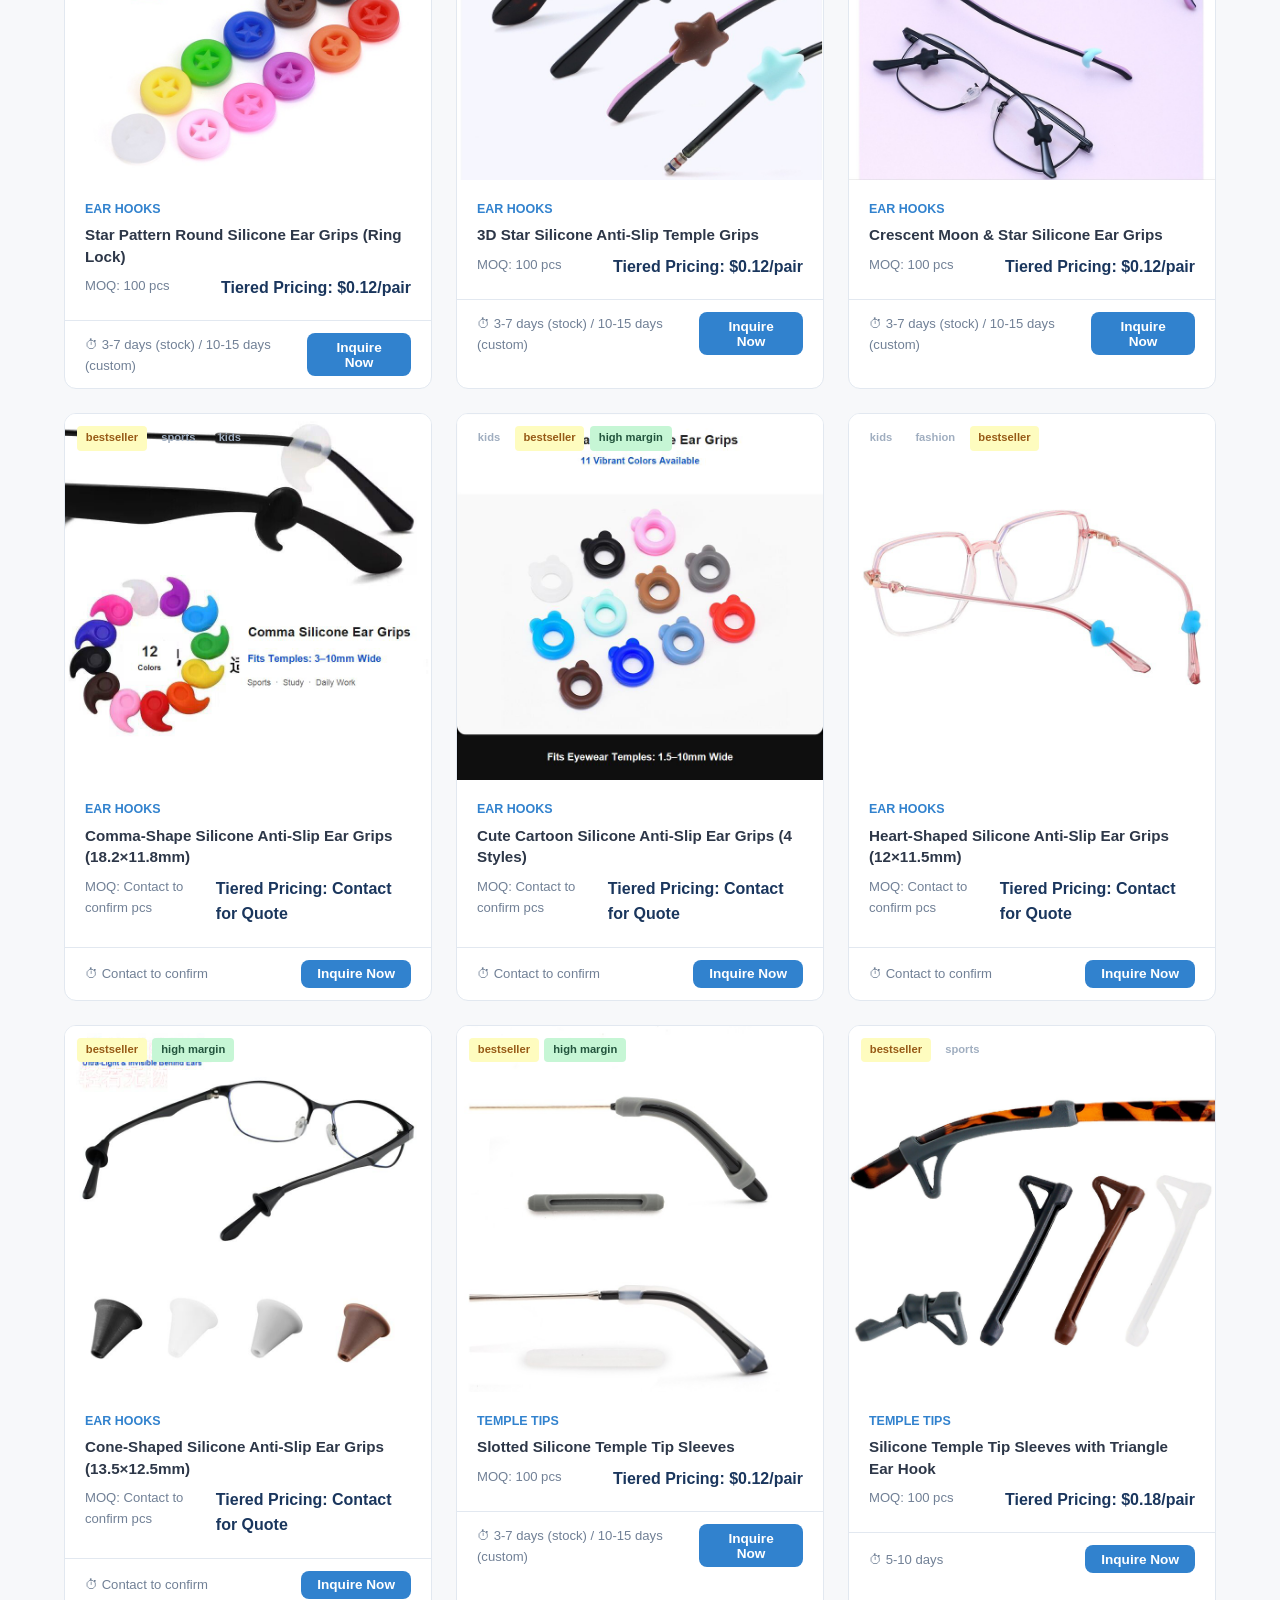
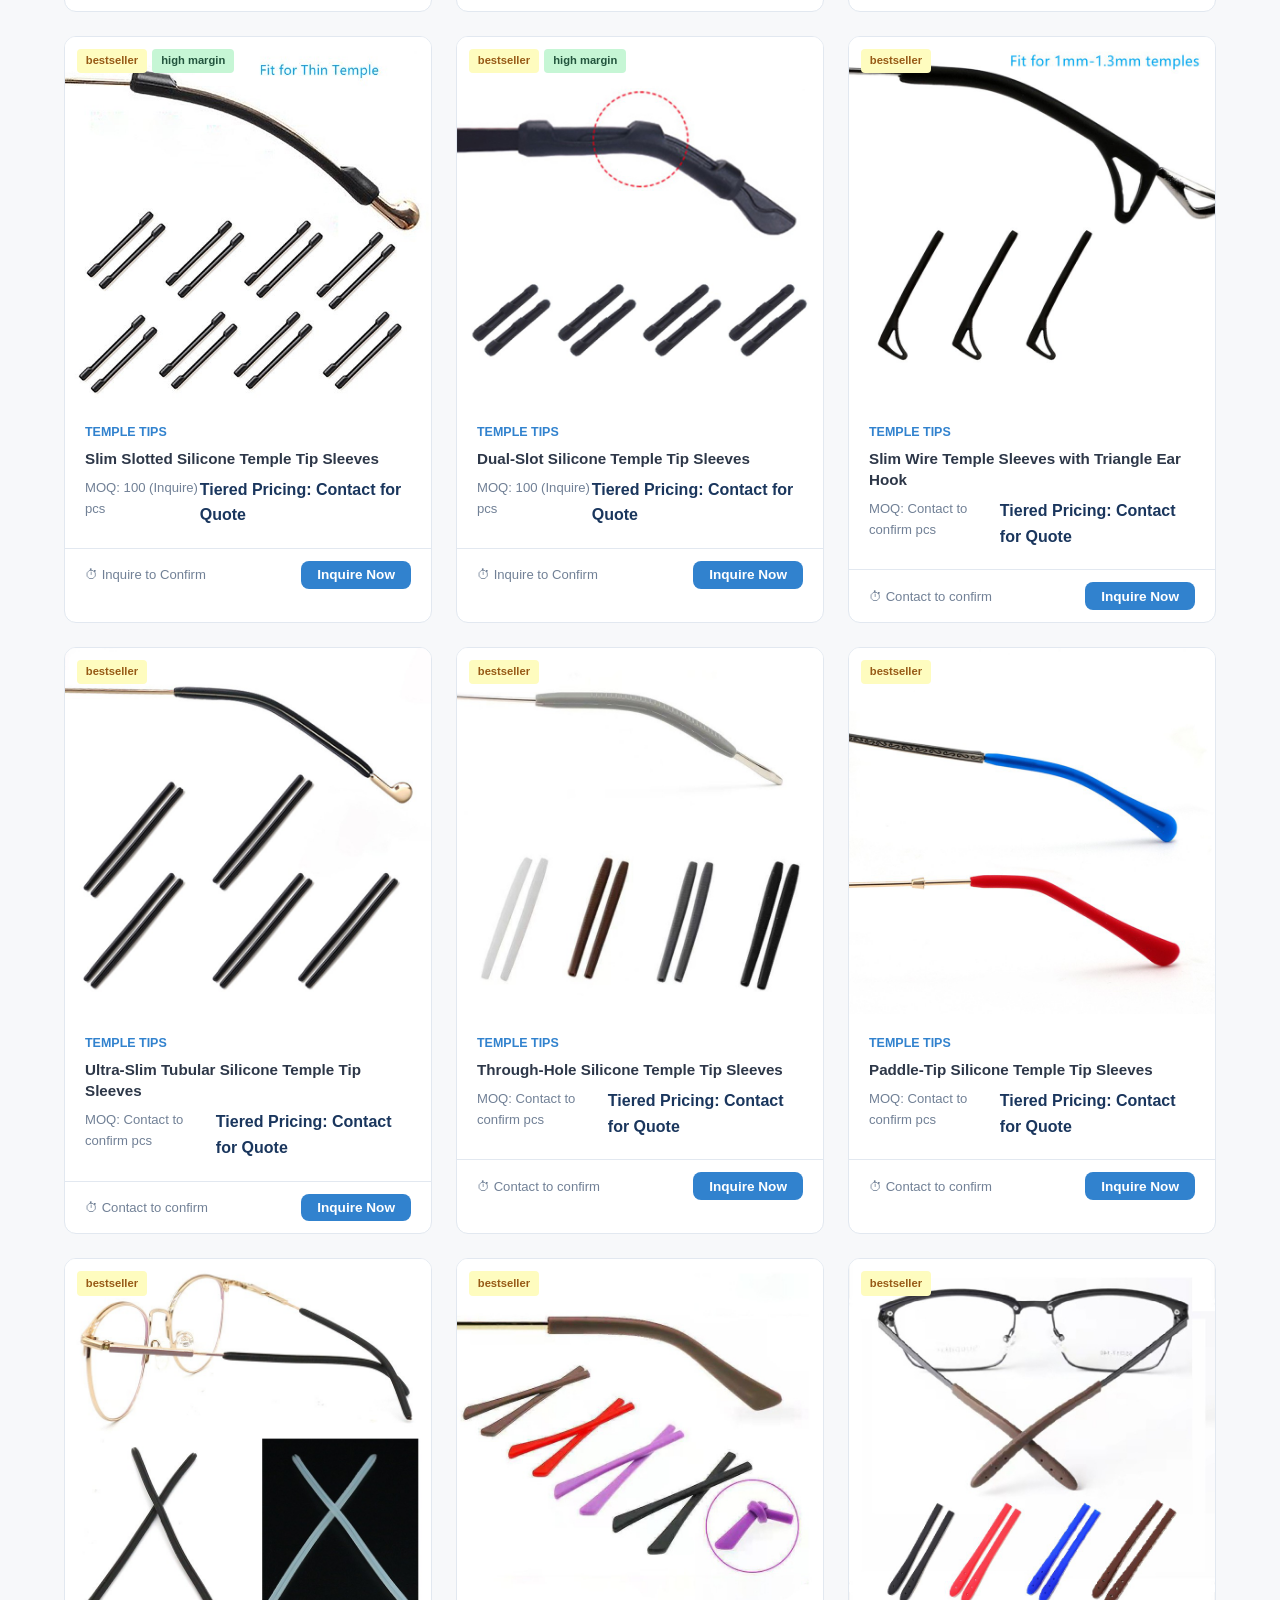
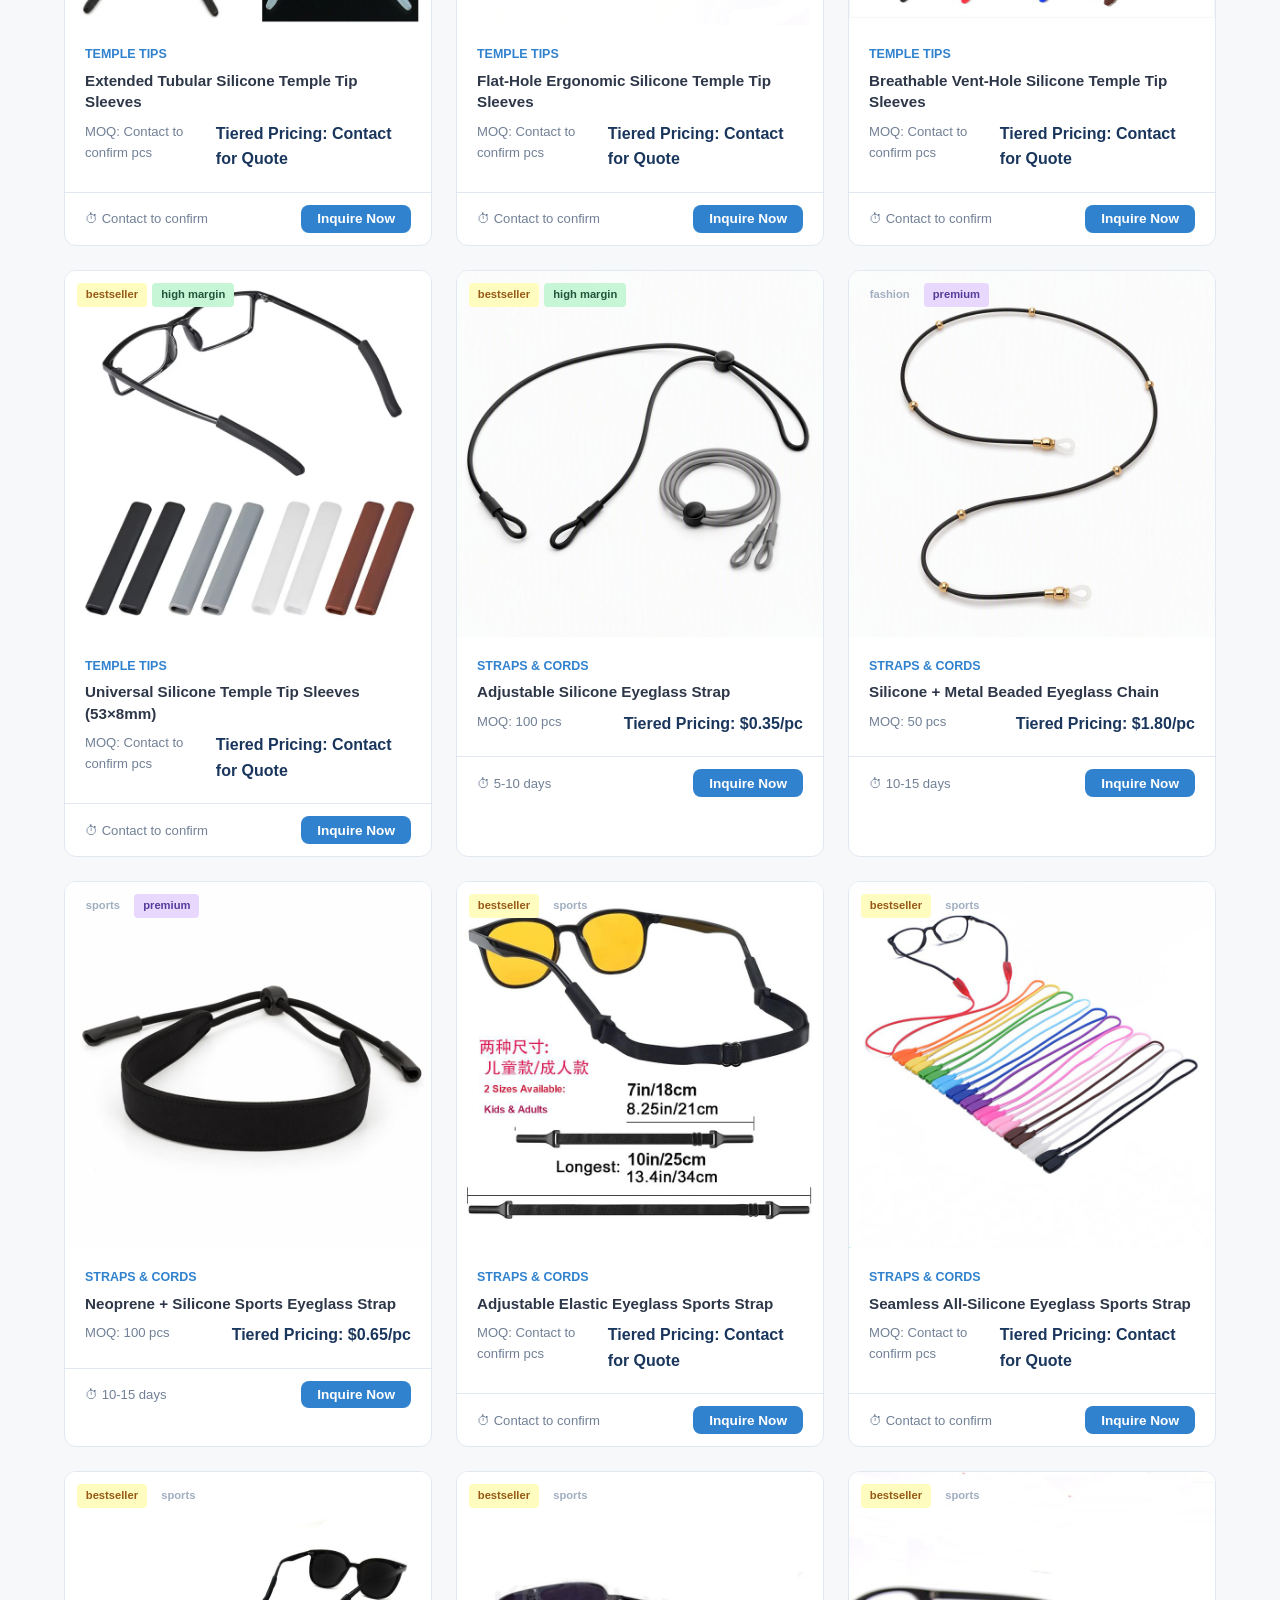
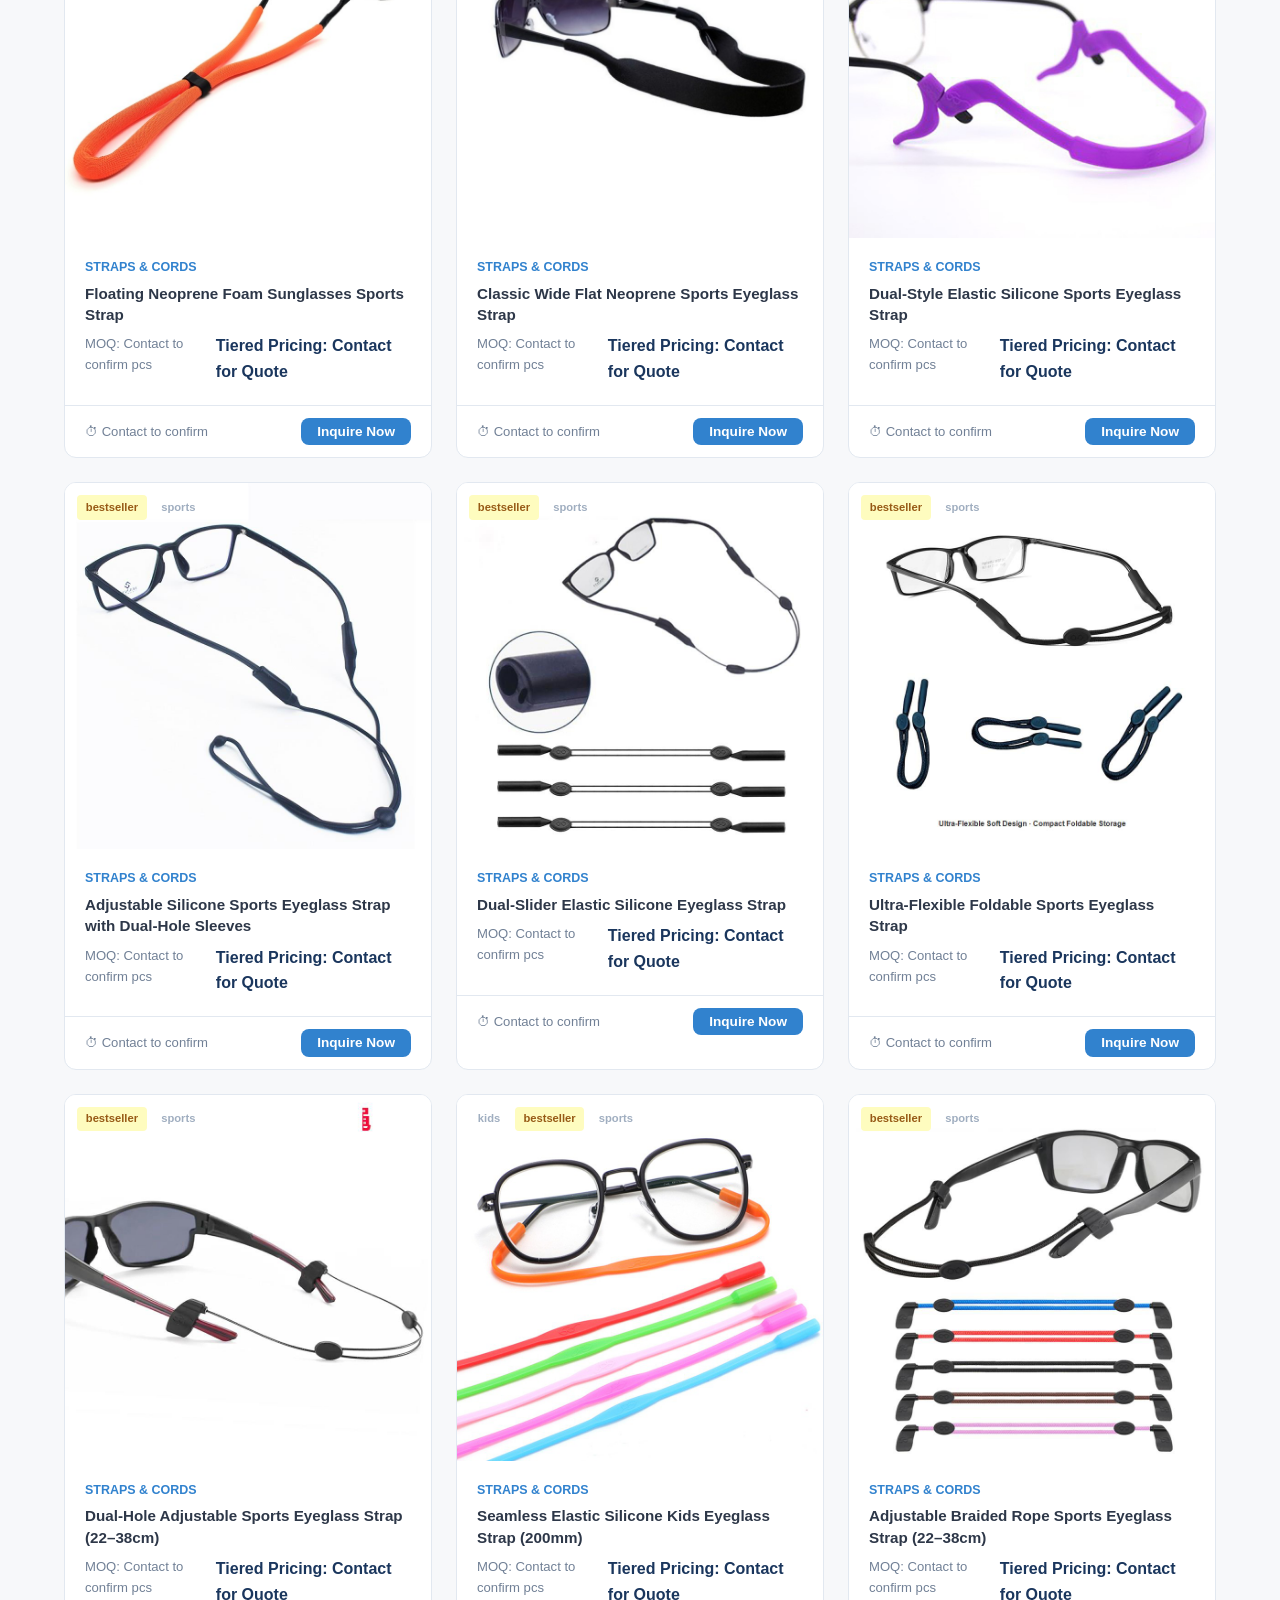
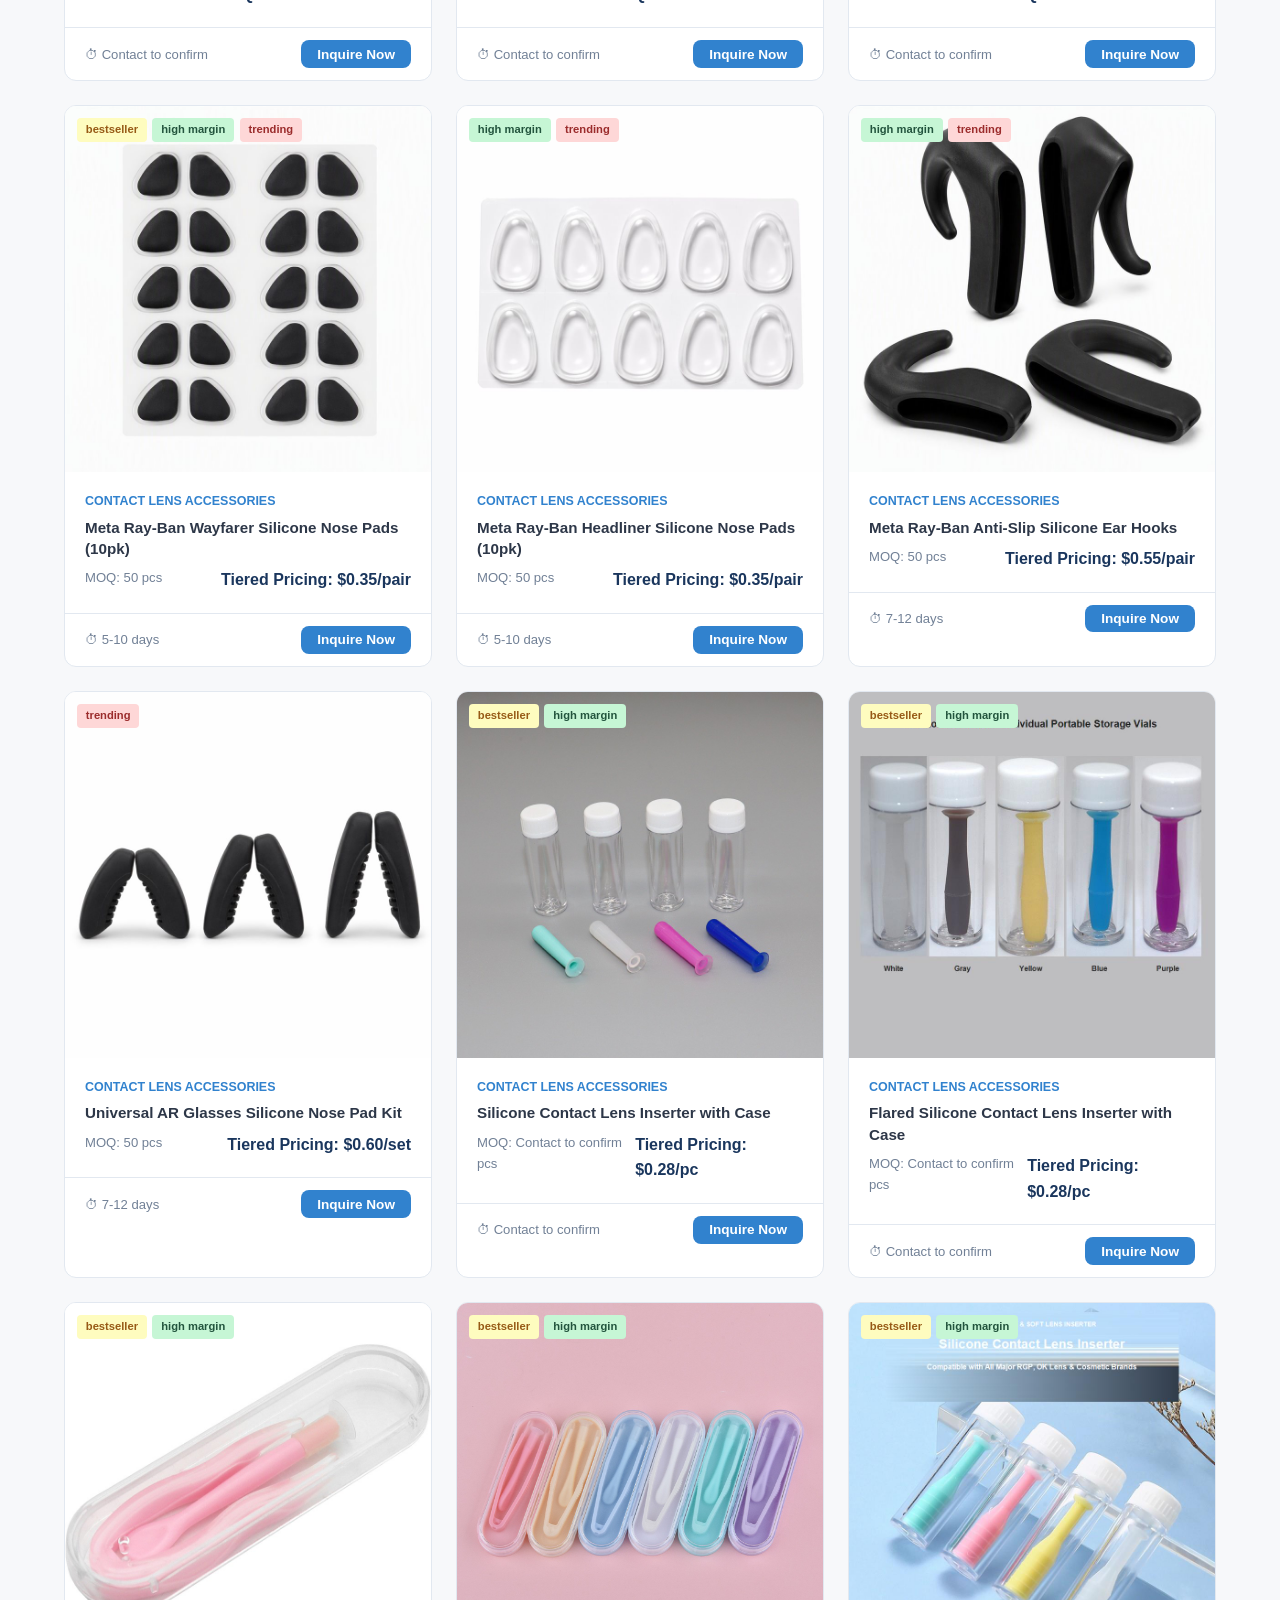
==== commit beab97c9: "Update Nose Pads count to 18 and add SNP-018 to inquiry dropdown" ====
--- a/index.html
+++ b/index.html
@@ -12,7 +12,7 @@
 <meta property="og:type" content="website">
 <meta property="og:url" content="https://www.groupmingbo.com/">
 <title>SilicOne Eyewear Accessories - Mingbo Group | OEM/ODM Manufacturer</title>
-<link rel="stylesheet" href="css/style.css?v=20261053">
+<link rel="stylesheet" href="css/style.css?v=20261054">
 </head>
 <body>
 
@@ -126,7 +126,7 @@
       <a href="#products" class="cat-card" onclick="document.querySelector('[data-filter=nose]').click()">
         <span class="cat-icon">👃</span>
         <span class="cat-name" data-i18n="cat_nose_pads">Silicone Nose Pads</span>
-        <span class="cat-count" data-cat="nose">17 Products</span>
+        <span class="cat-count" data-cat="nose">18 Products</span>
       </a>
       <a href="#products" class="cat-card" onclick="document.querySelector('[data-filter=ear]').click()">
         <span class="cat-icon">👂</span>
@@ -423,6 +423,7 @@
                 <option>SNP-015 - Anatomical Snap-In Sunglasses Silicone Nose Pads (L/R Pair)</option>
                 <option>SNP-016 - Anatomical Snap-In Wire Loop Silicone Nose Pads (L/R Pair)</option>
                 <option>SNP-017 - Snap-In Silicone Nose Pads for Tungsten Carbon Frames</option>
+                <option>SNP-018 - Semi-Circular D-Shape Slip-On Silicone Nose Pads</option>
               </optgroup>
               <optgroup label="Ear Hooks">
                 <option>EH-001 - Anti-Slip Silicone Ear Hooks</option>
@@ -571,9 +572,9 @@
 <button class="scroll-top" aria-label="Scroll to top">↑</button>
 
 <!-- Scripts -->
-<script src="js/i18n.js?v=20261053"></script>
-<script src="js/data.js?v=20261053"></script>
-<script src="js/main.js?v=20261053"></script>
+<script src="js/i18n.js?v=20261054"></script>
+<script src="js/data.js?v=20261054"></script>
+<script src="js/main.js?v=20261054"></script>
 
 </body>
 </html>
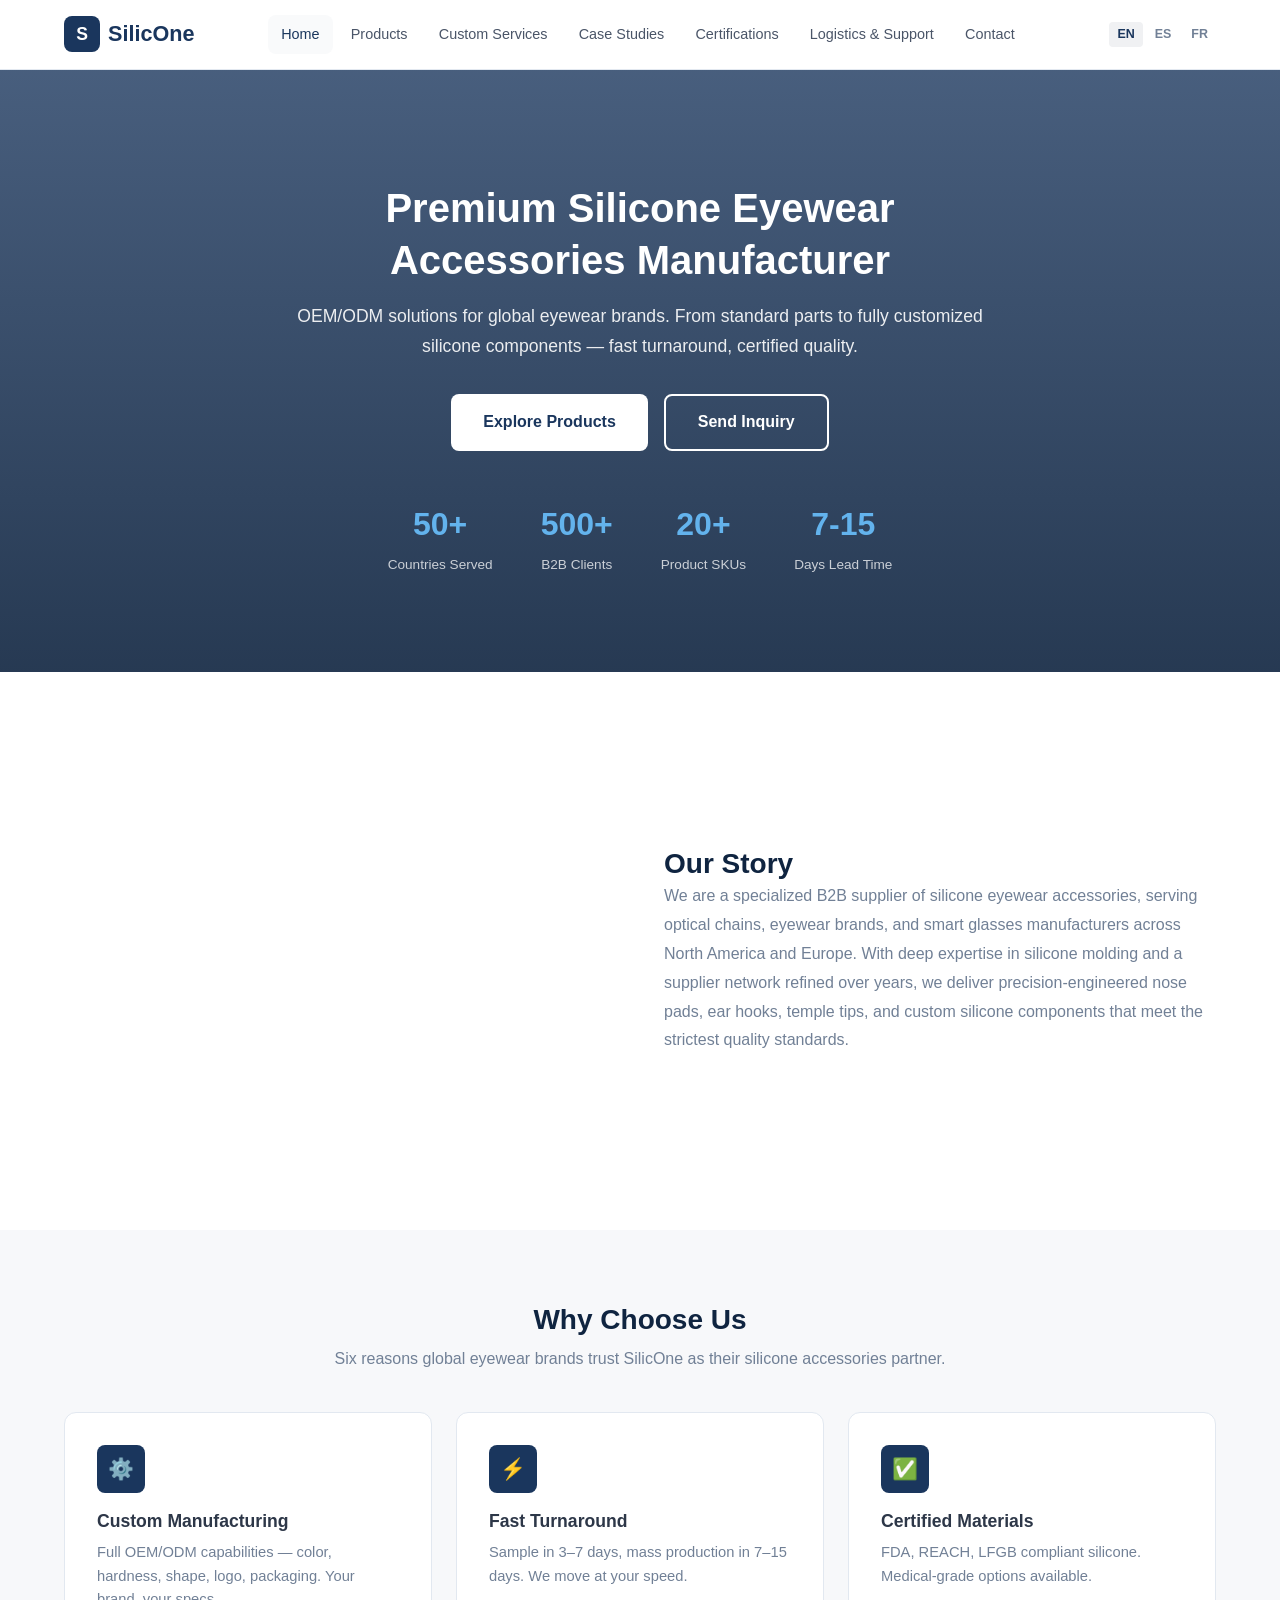
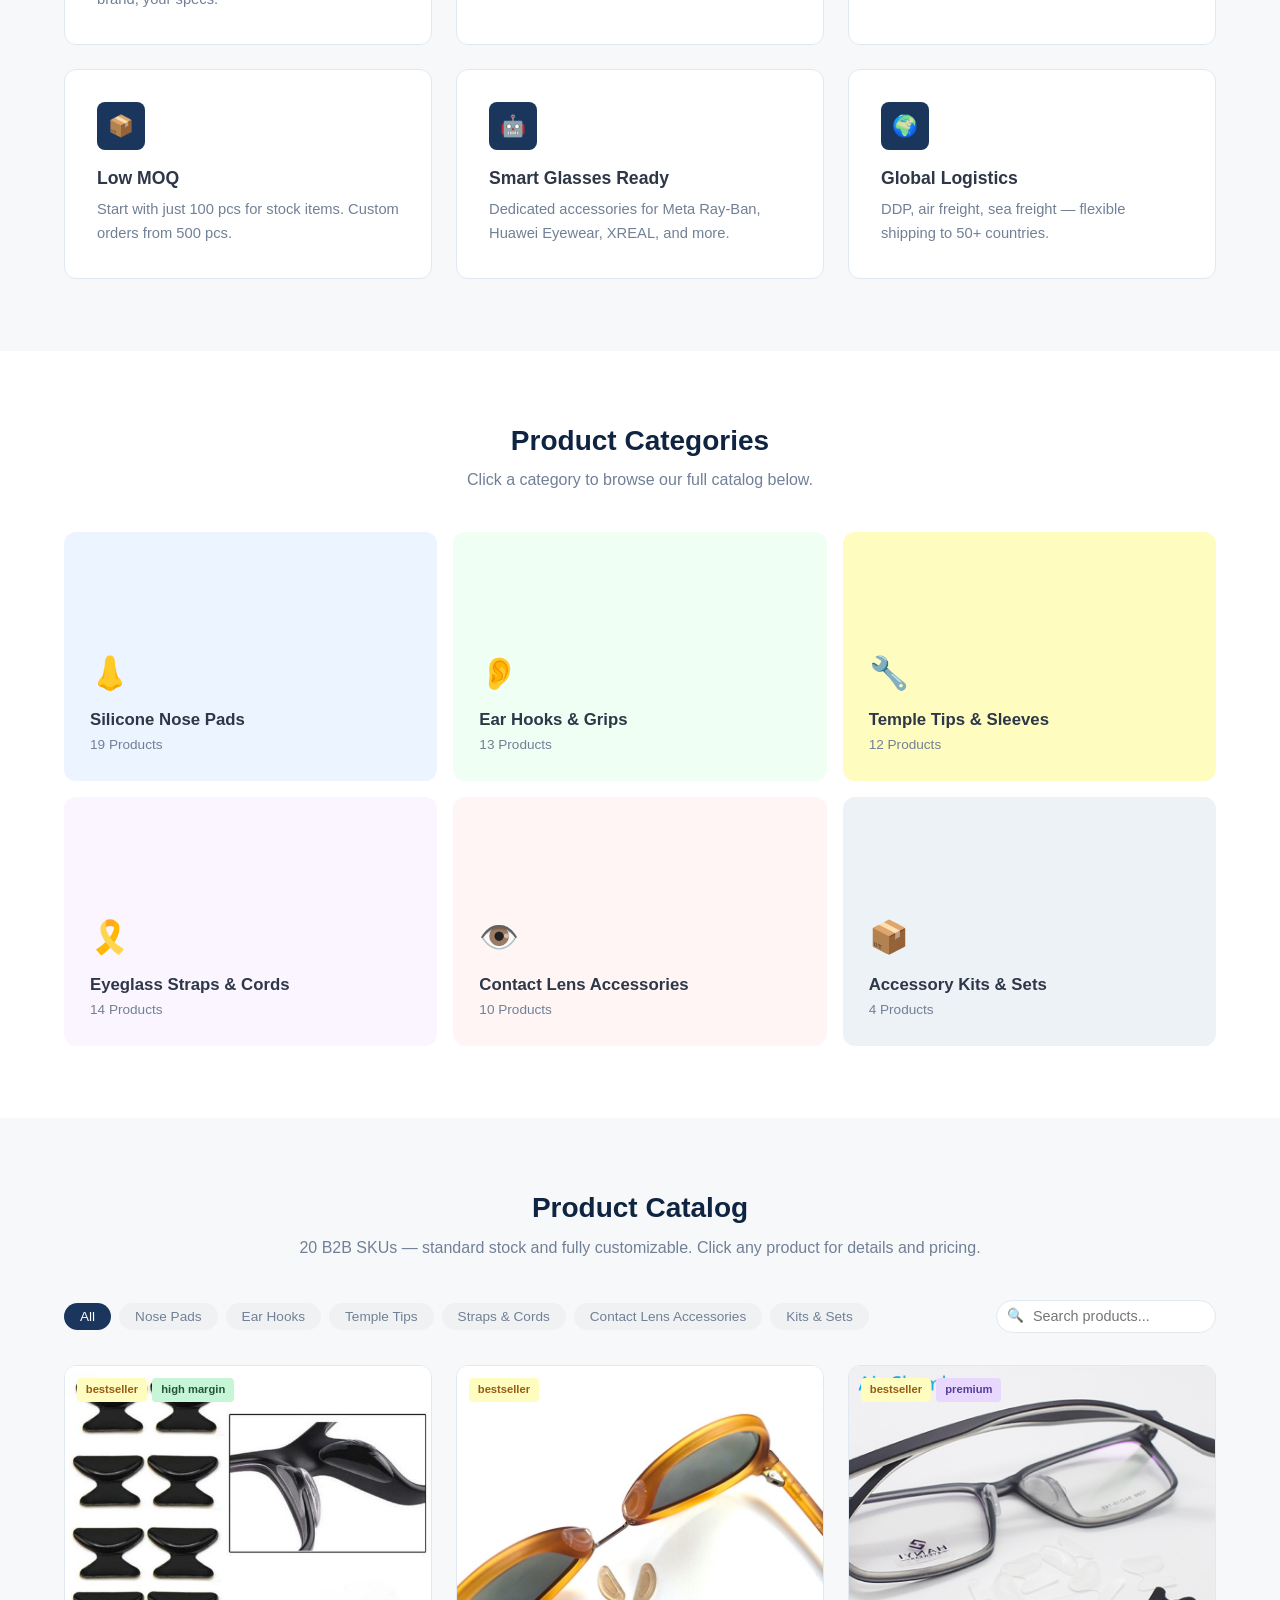
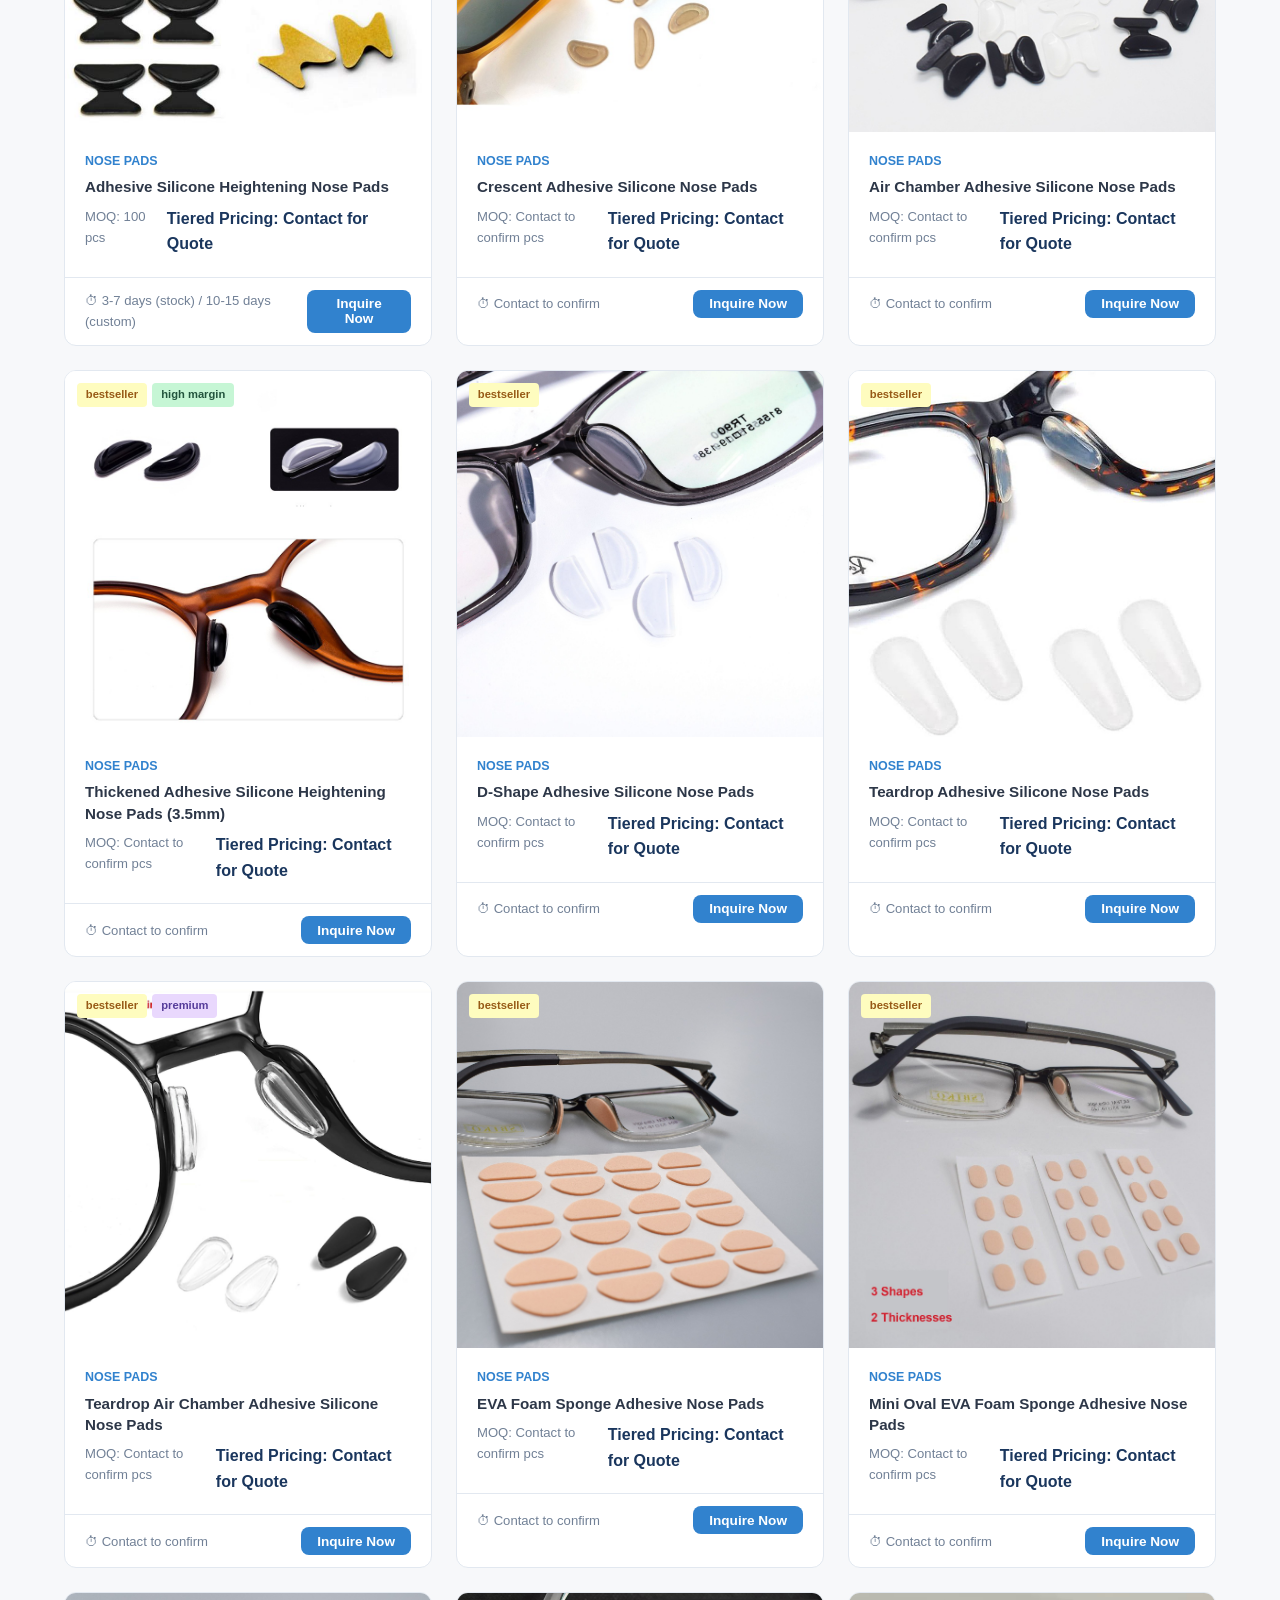
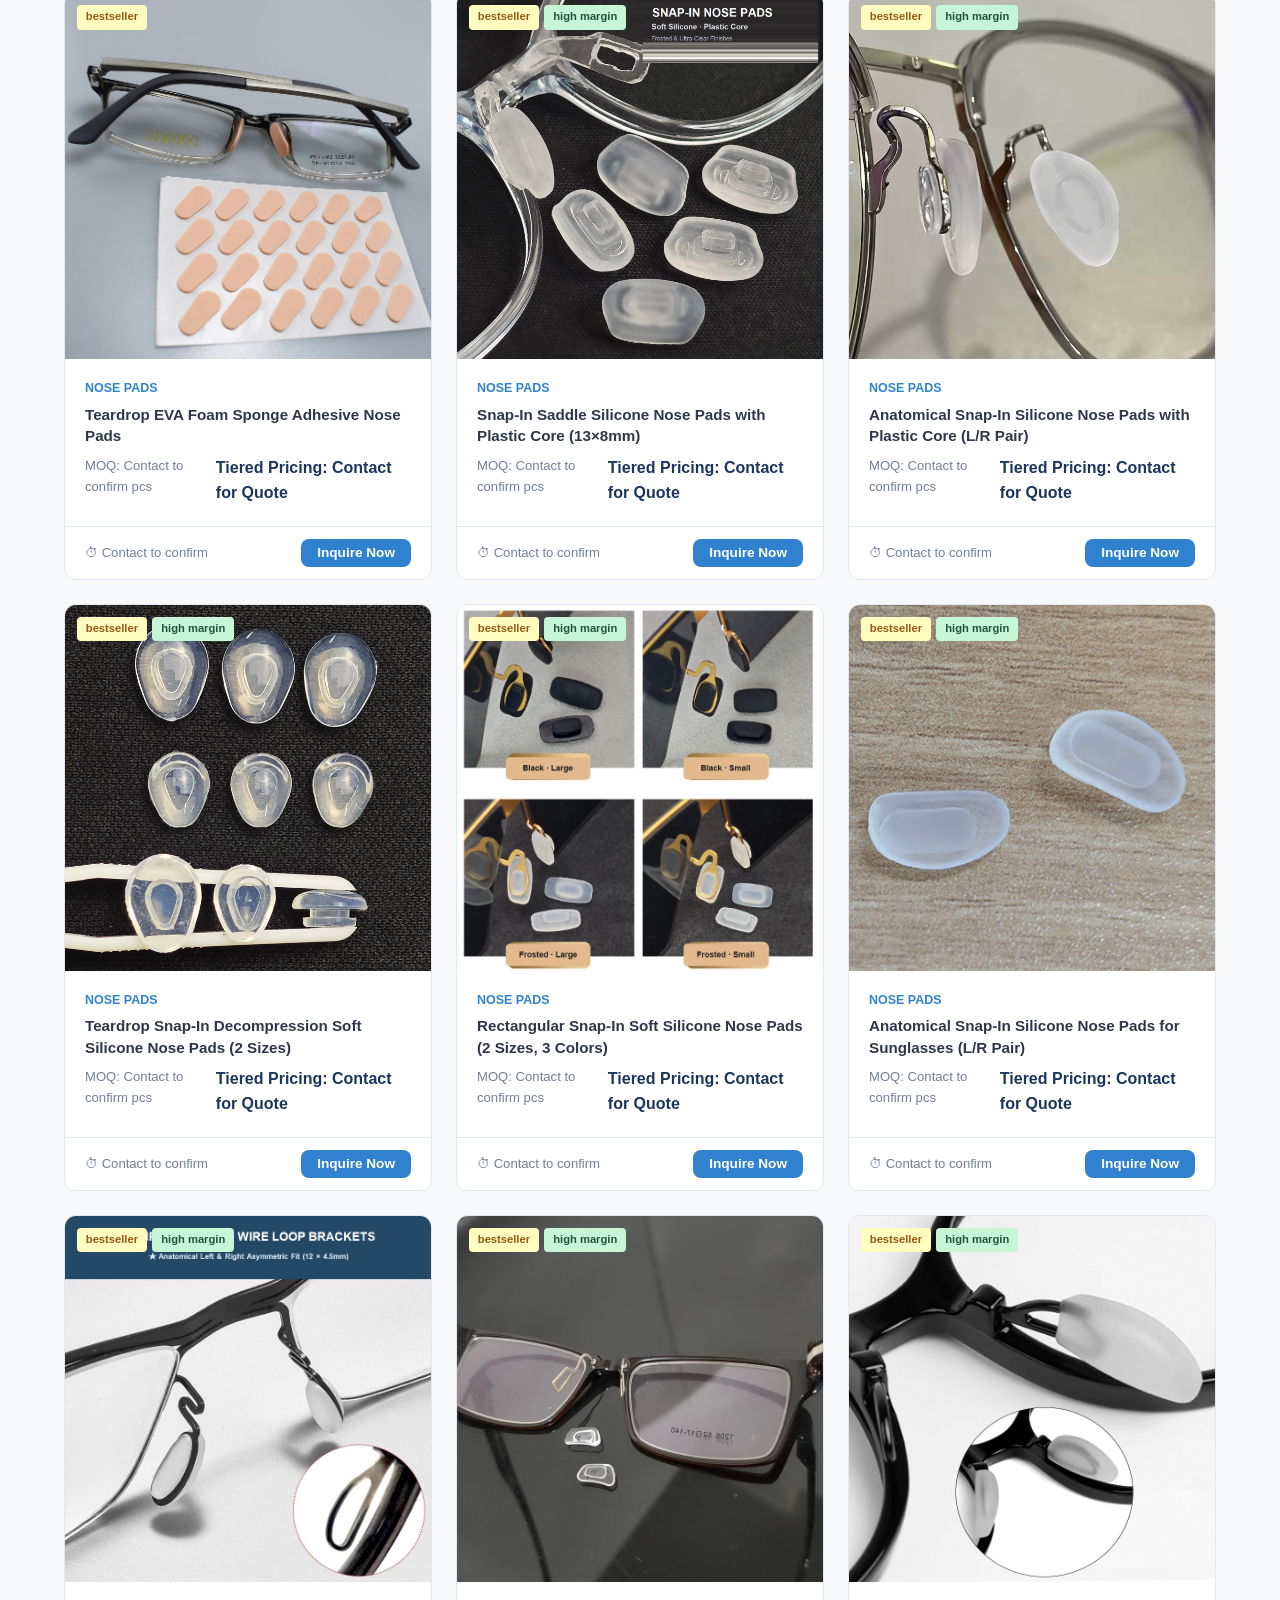
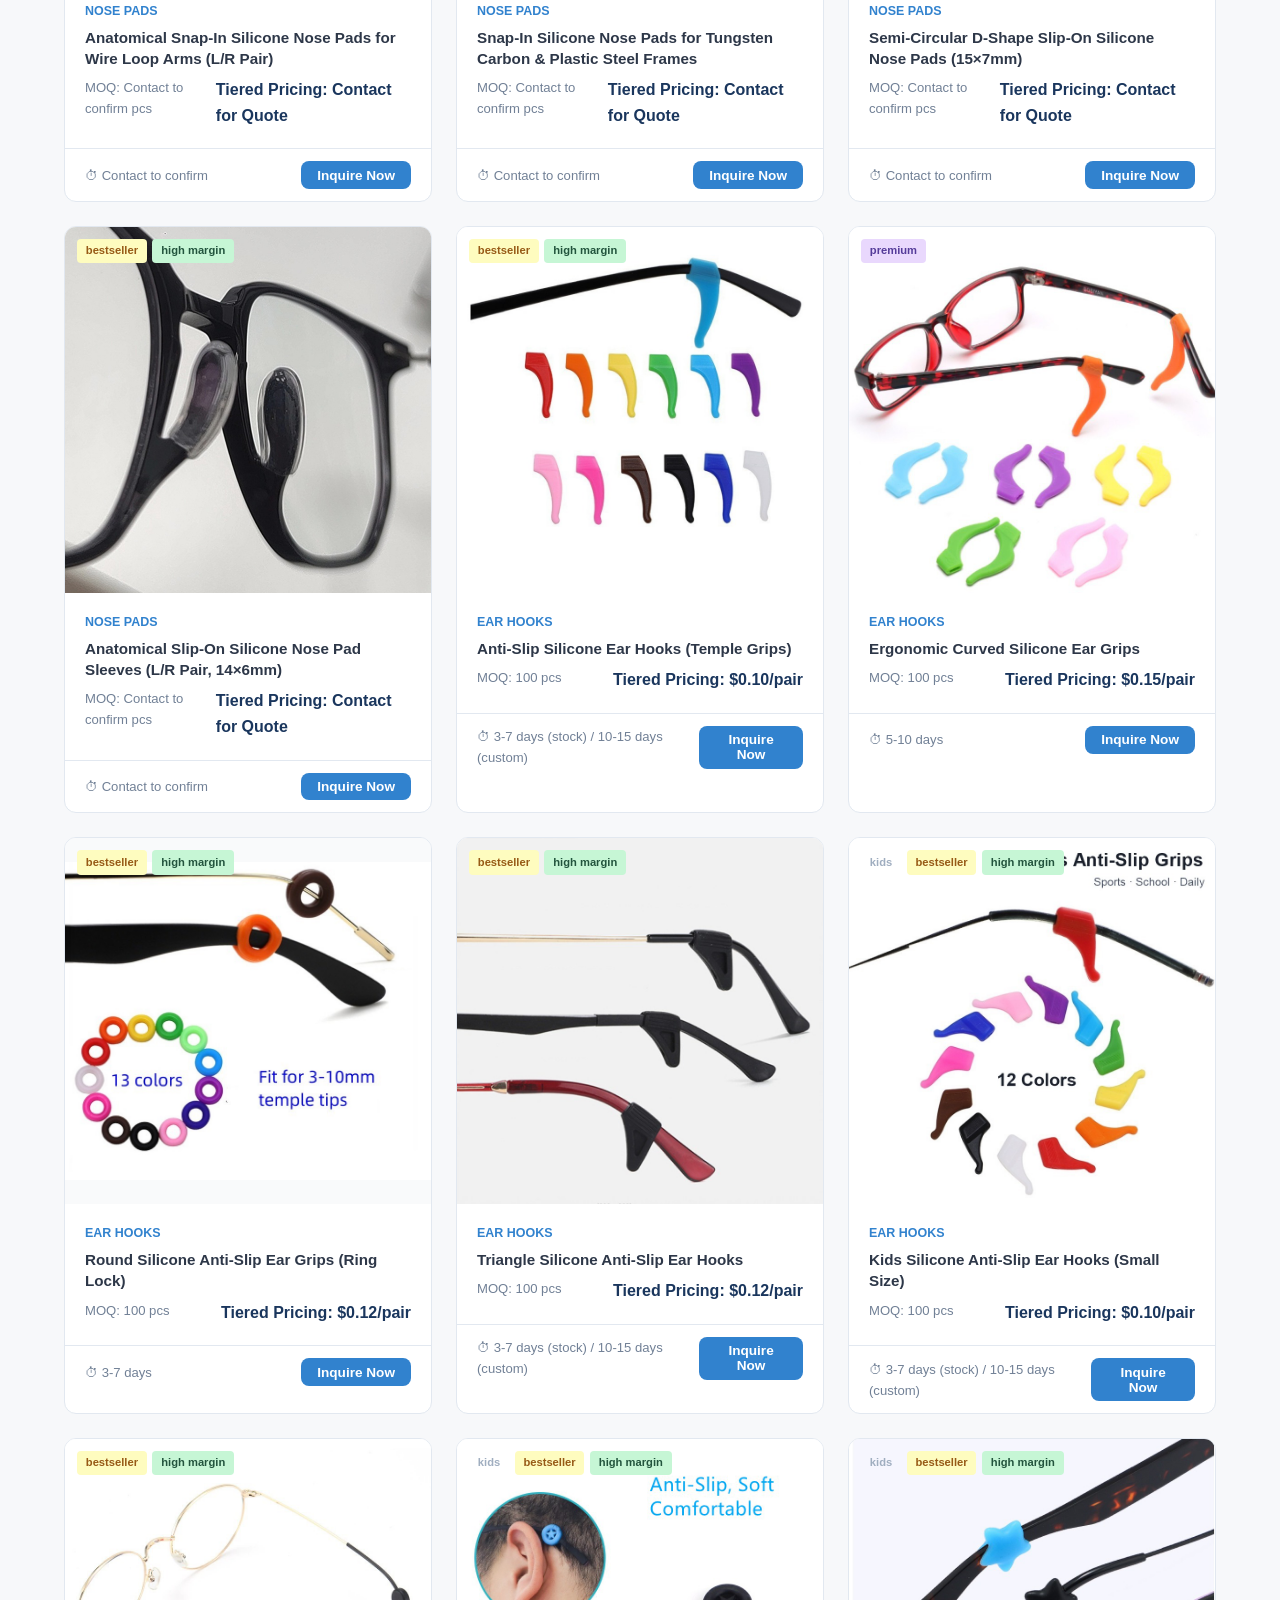
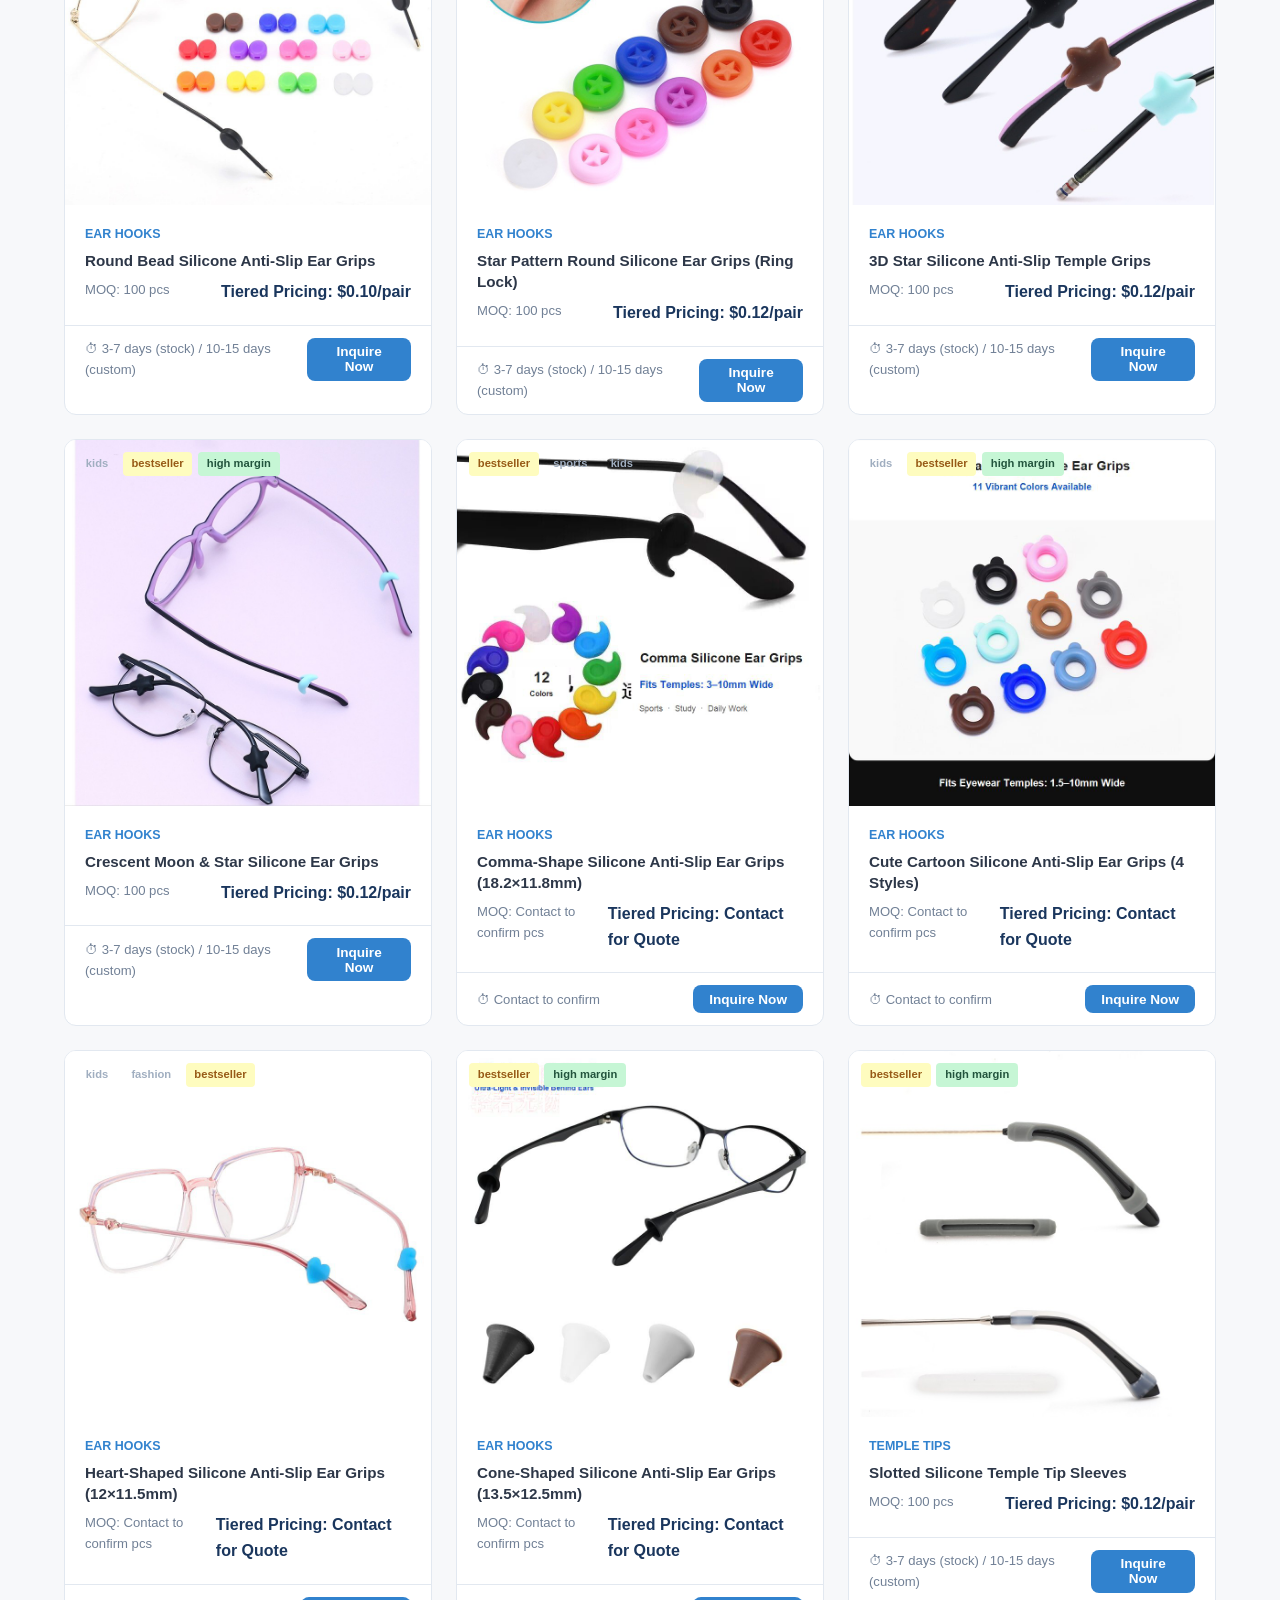
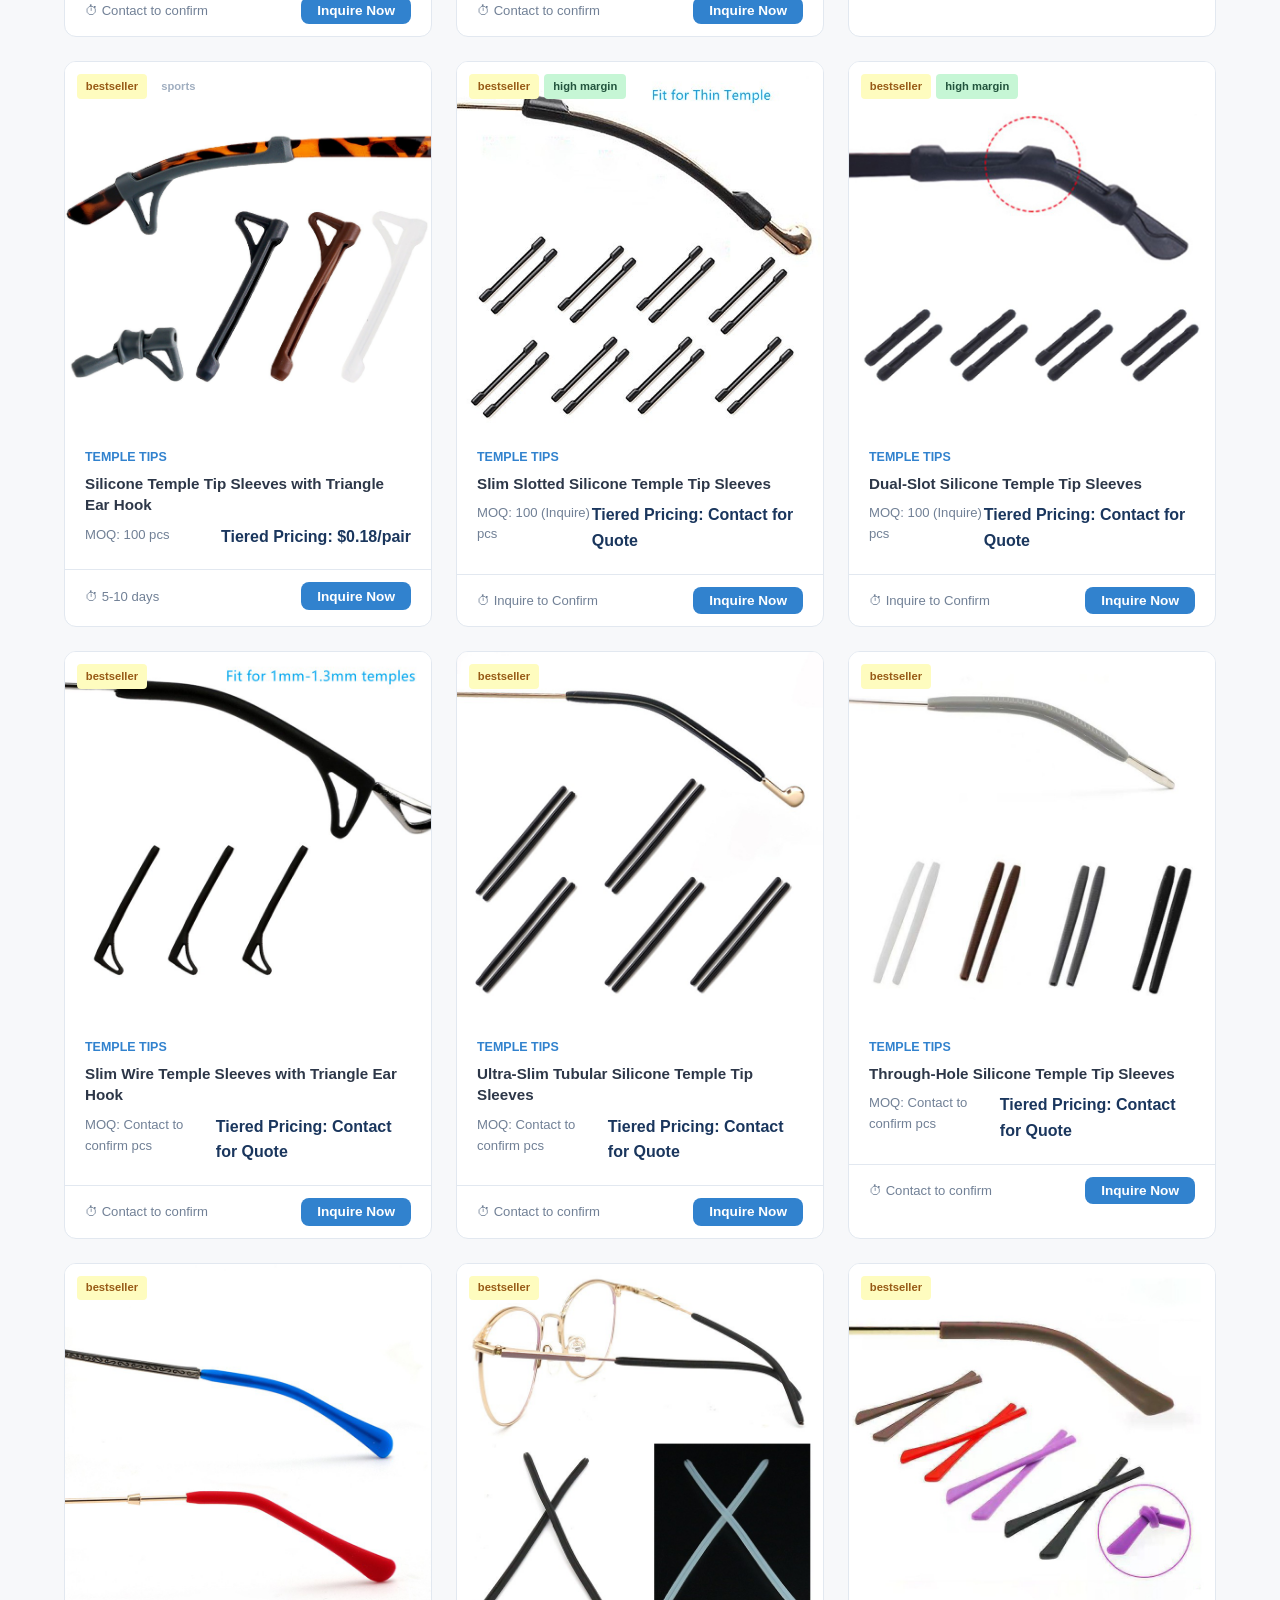
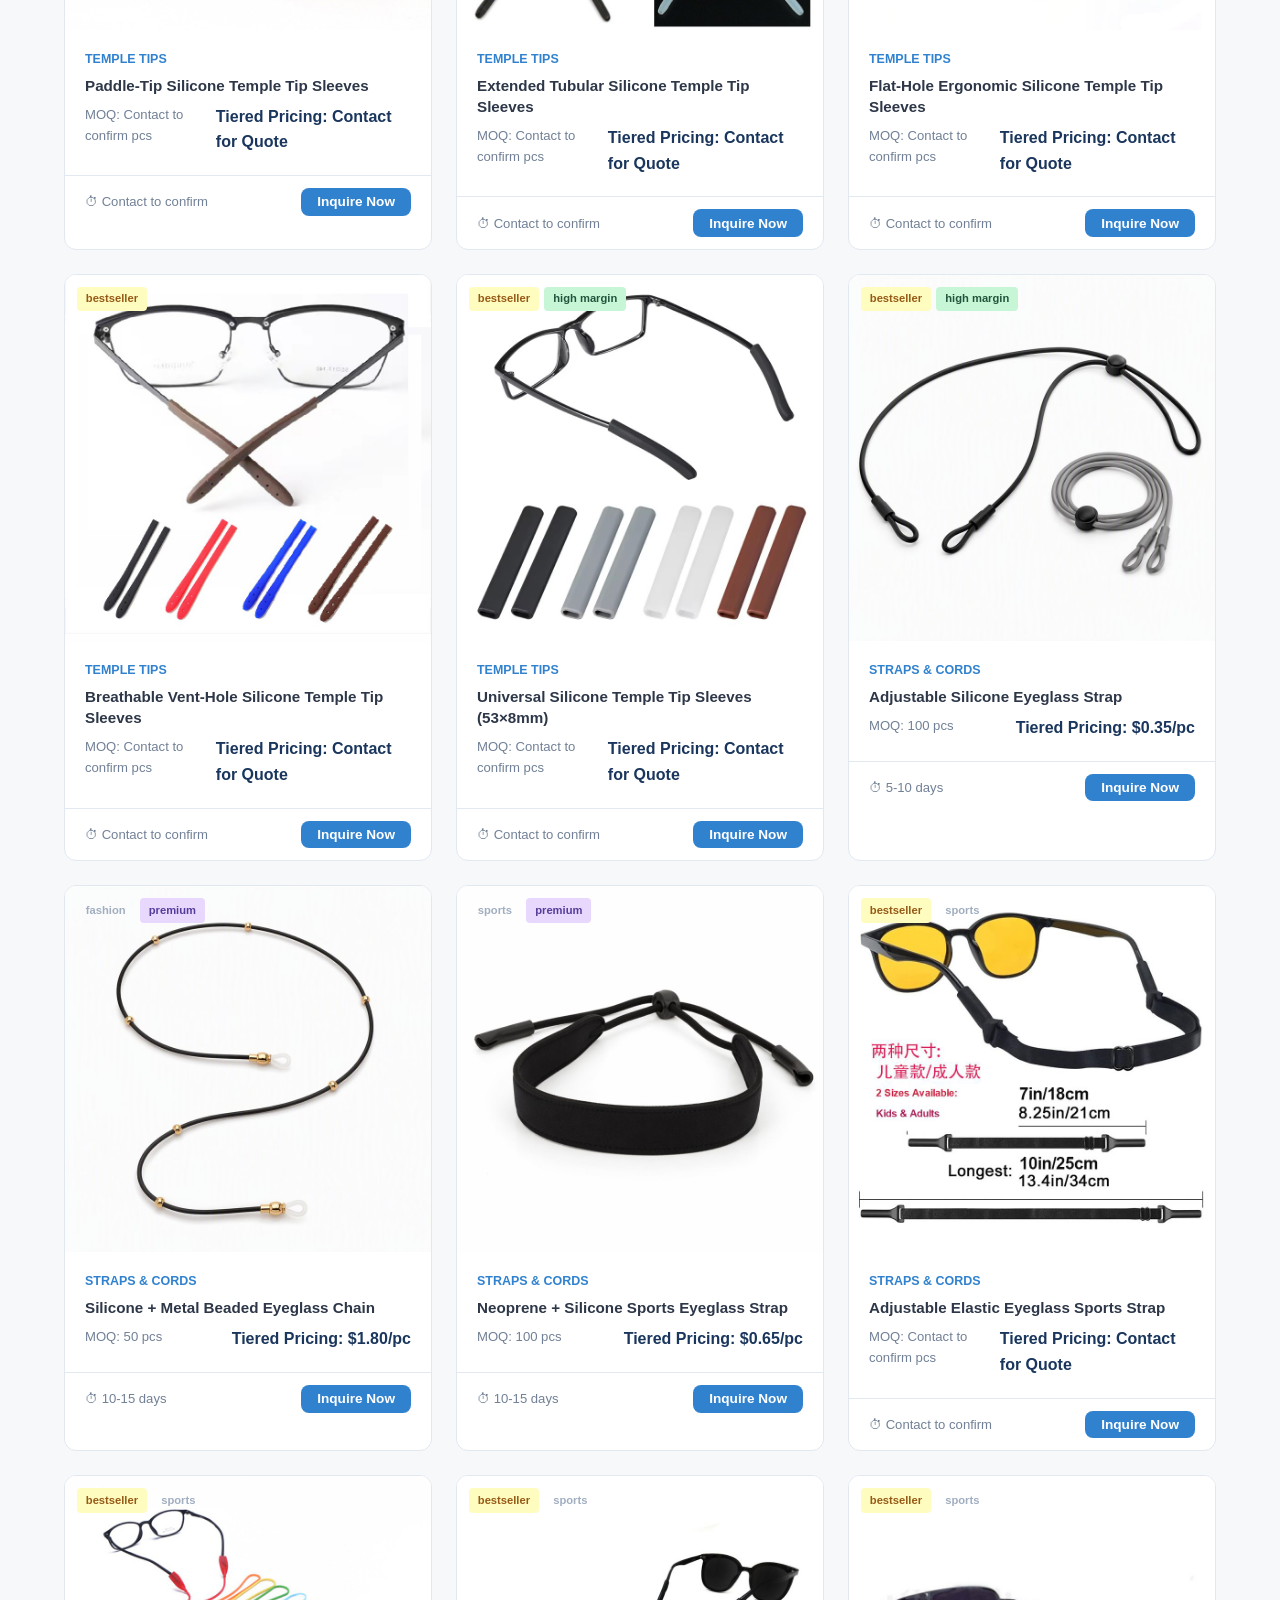
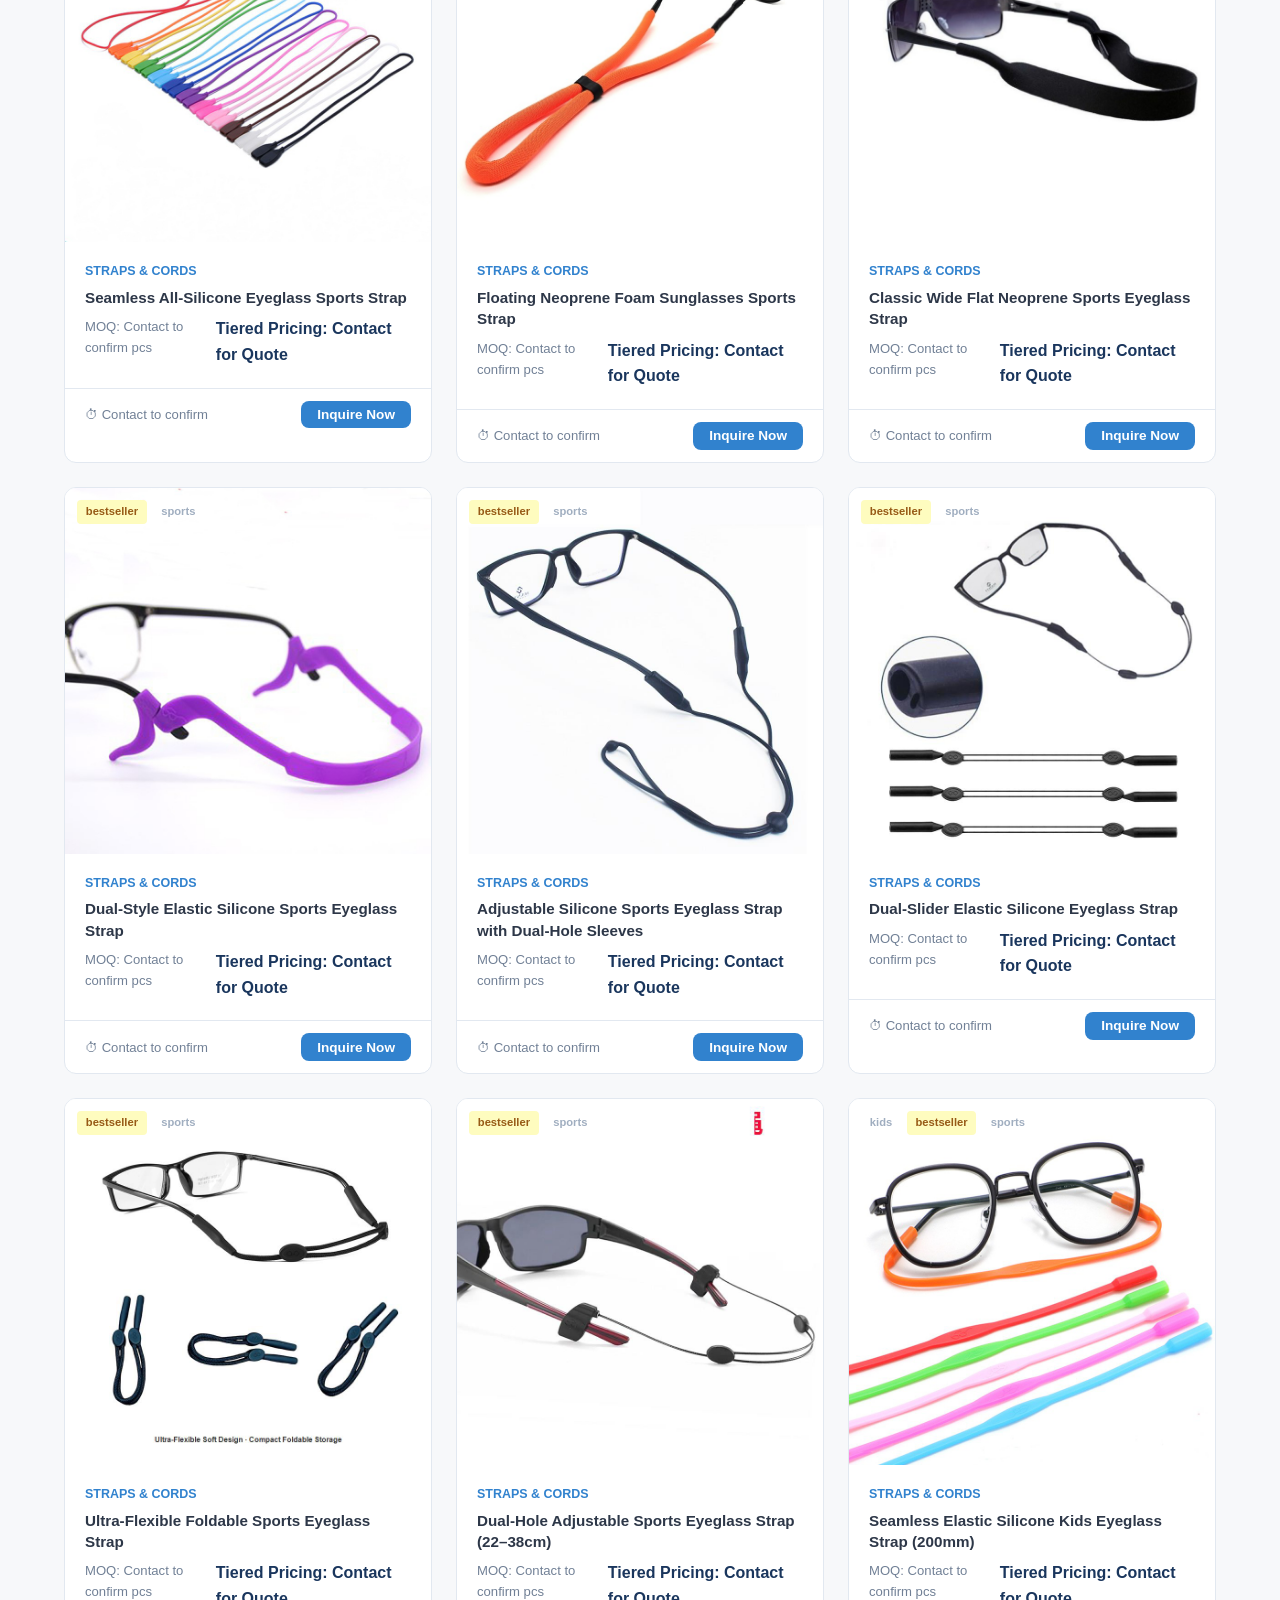
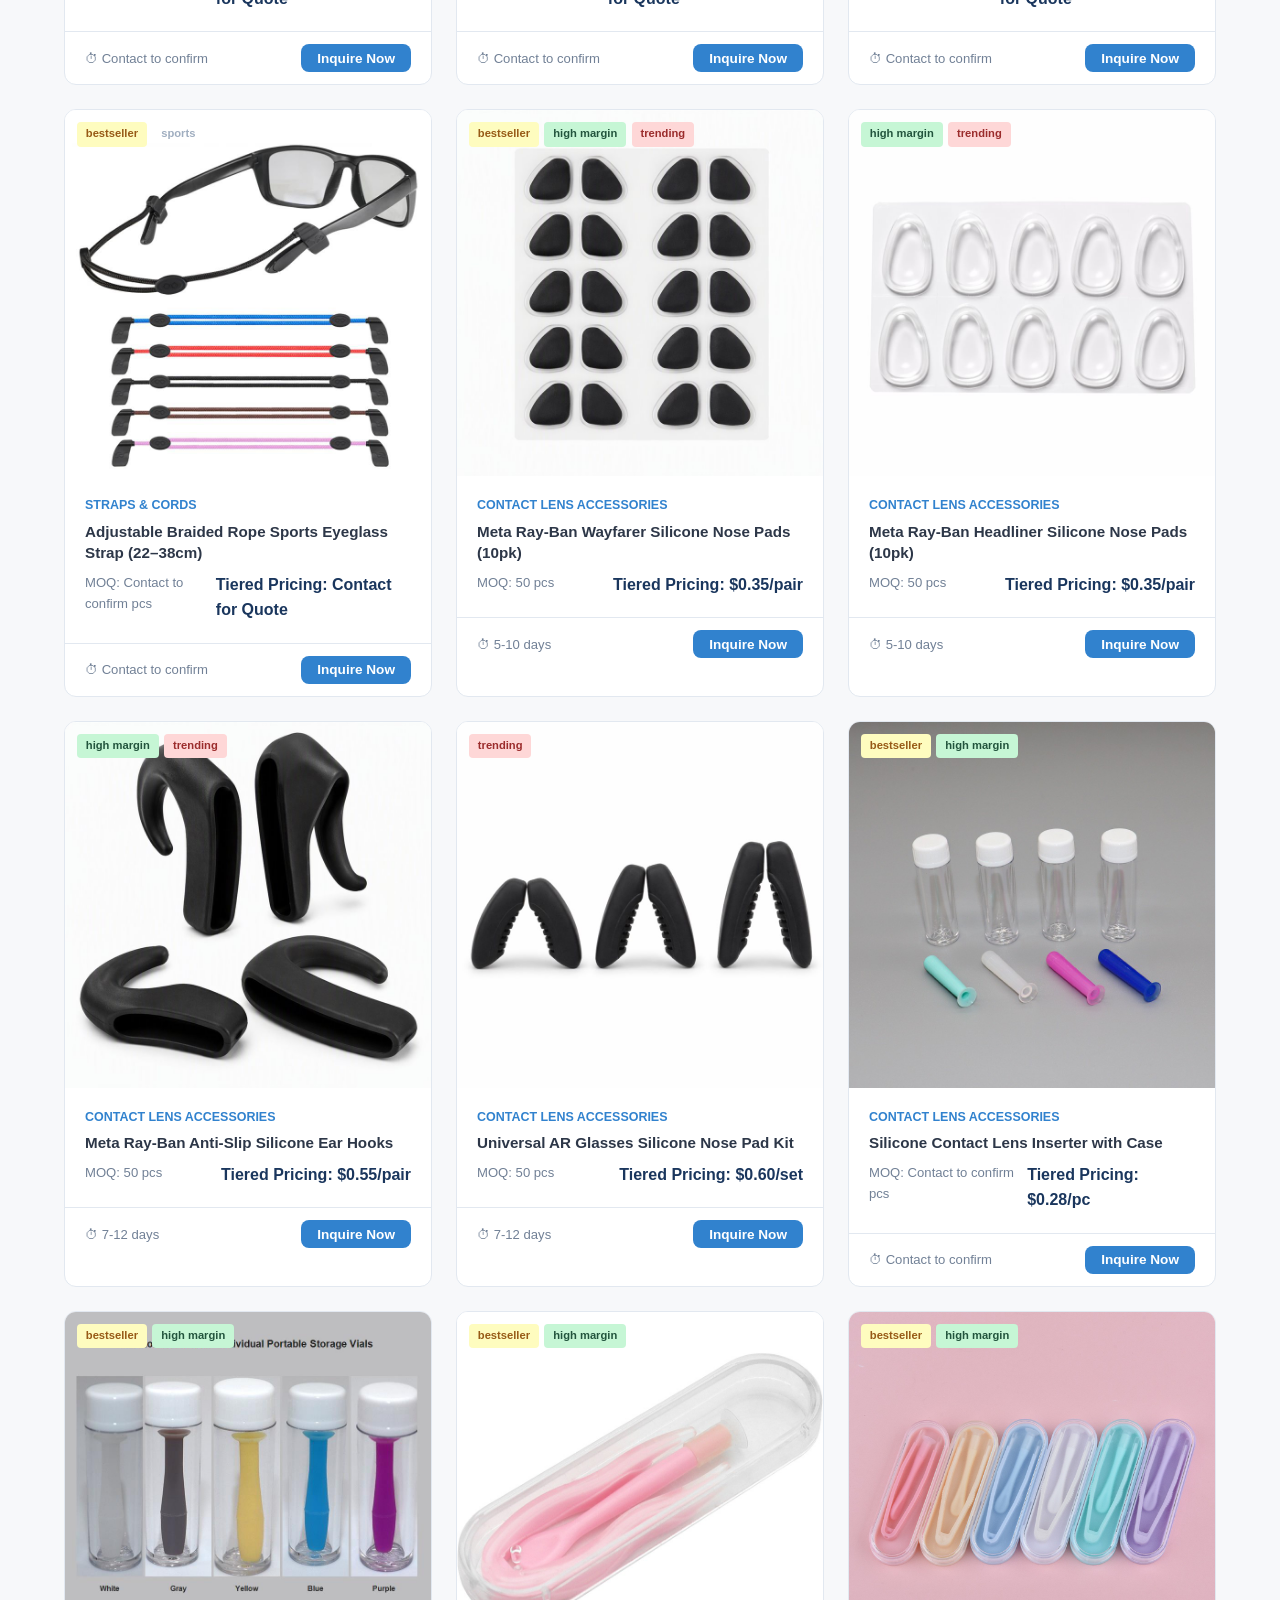
==== commit 7c046b82: "Update Nose Pads count to 19 and add SNP-019 to inquiry dropdown" ====
--- a/index.html
+++ b/index.html
@@ -12,7 +12,7 @@
 <meta property="og:type" content="website">
 <meta property="og:url" content="https://www.groupmingbo.com/">
 <title>SilicOne Eyewear Accessories - Mingbo Group | OEM/ODM Manufacturer</title>
-<link rel="stylesheet" href="css/style.css?v=20261054">
+<link rel="stylesheet" href="css/style.css?v=20261055">
 </head>
 <body>
 
@@ -126,7 +126,7 @@
       <a href="#products" class="cat-card" onclick="document.querySelector('[data-filter=nose]').click()">
         <span class="cat-icon">👃</span>
         <span class="cat-name" data-i18n="cat_nose_pads">Silicone Nose Pads</span>
-        <span class="cat-count" data-cat="nose">18 Products</span>
+        <span class="cat-count" data-cat="nose">19 Products</span>
       </a>
       <a href="#products" class="cat-card" onclick="document.querySelector('[data-filter=ear]').click()">
         <span class="cat-icon">👂</span>
@@ -424,6 +424,7 @@
                 <option>SNP-016 - Anatomical Snap-In Wire Loop Silicone Nose Pads (L/R Pair)</option>
                 <option>SNP-017 - Snap-In Silicone Nose Pads for Tungsten Carbon Frames</option>
                 <option>SNP-018 - Semi-Circular D-Shape Slip-On Silicone Nose Pads</option>
+                <option>SNP-019 - Anatomical Slip-On Silicone Nose Pad Sleeves (L/R Pair)</option>
               </optgroup>
               <optgroup label="Ear Hooks">
                 <option>EH-001 - Anti-Slip Silicone Ear Hooks</option>
@@ -572,9 +573,9 @@
 <button class="scroll-top" aria-label="Scroll to top">↑</button>
 
 <!-- Scripts -->
-<script src="js/i18n.js?v=20261054"></script>
-<script src="js/data.js?v=20261054"></script>
-<script src="js/main.js?v=20261054"></script>
+<script src="js/i18n.js?v=20261055"></script>
+<script src="js/data.js?v=20261055"></script>
+<script src="js/main.js?v=20261055"></script>
 
 </body>
 </html>
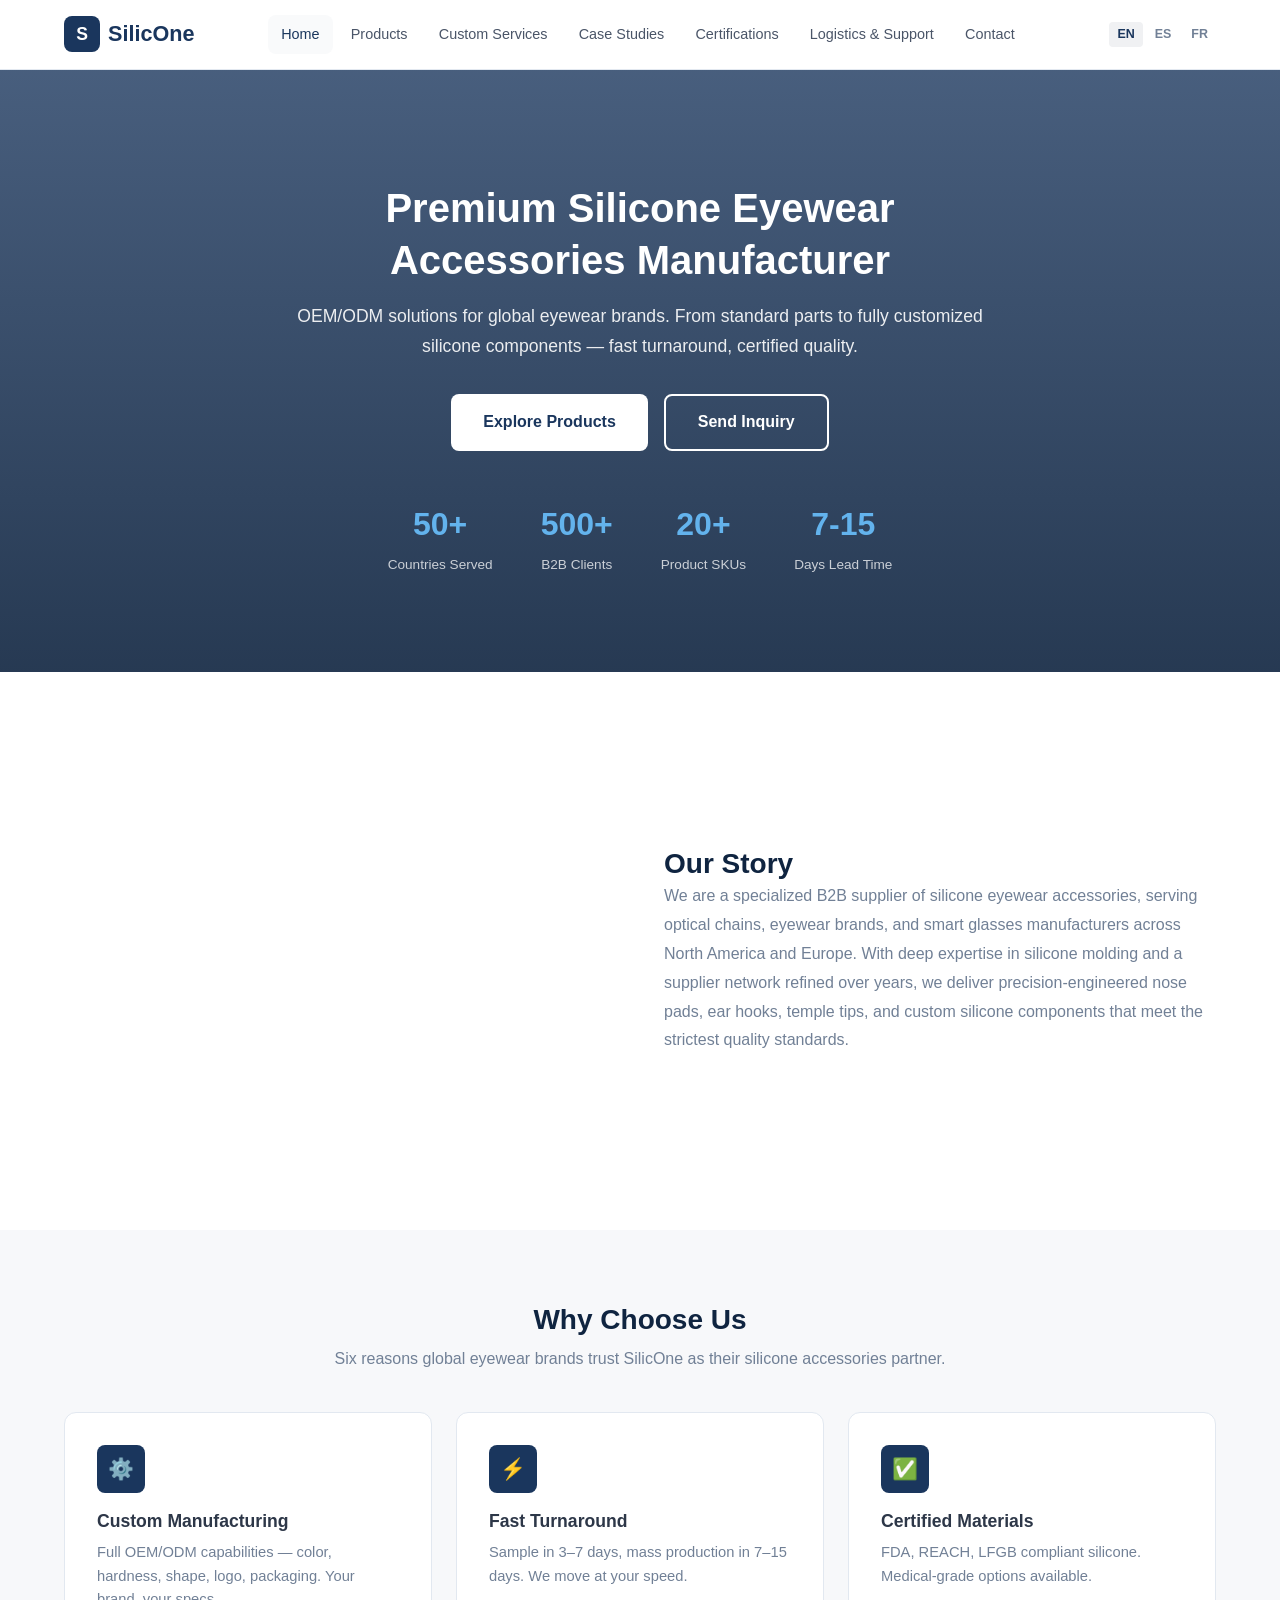
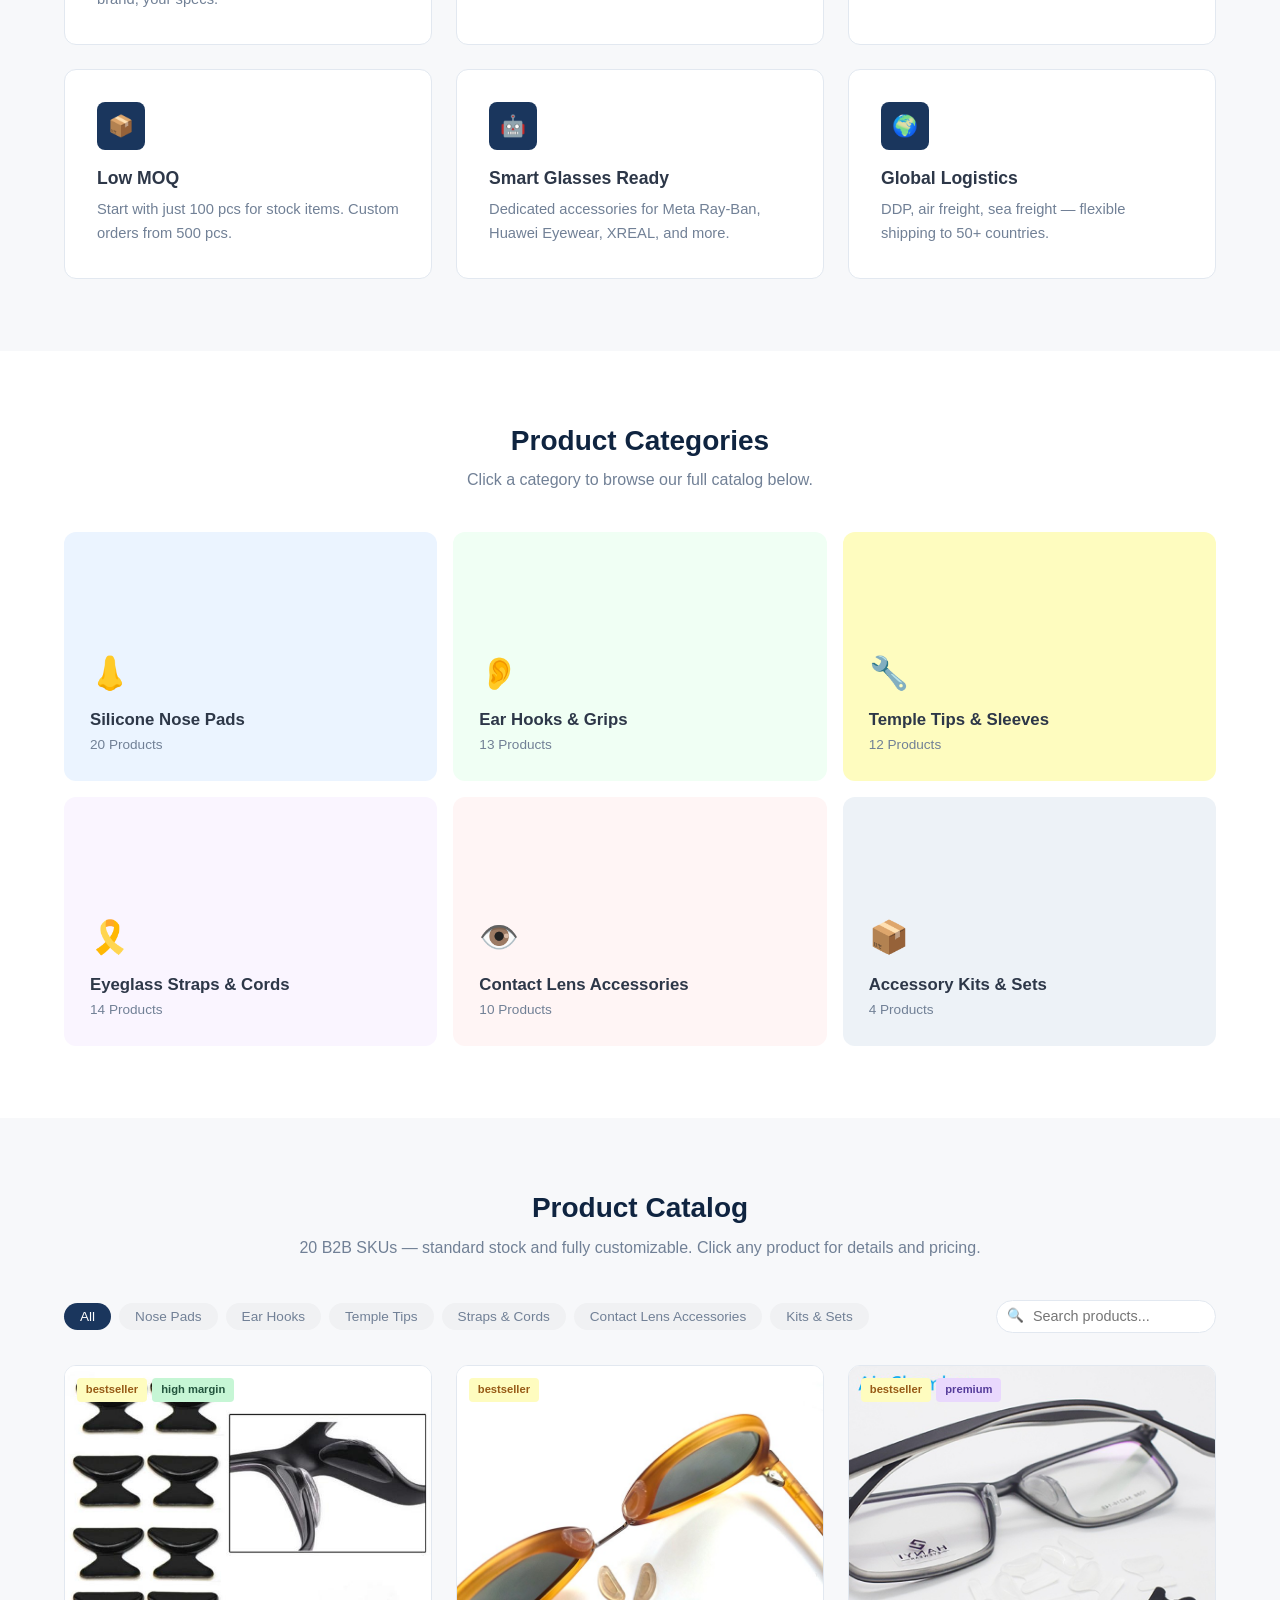
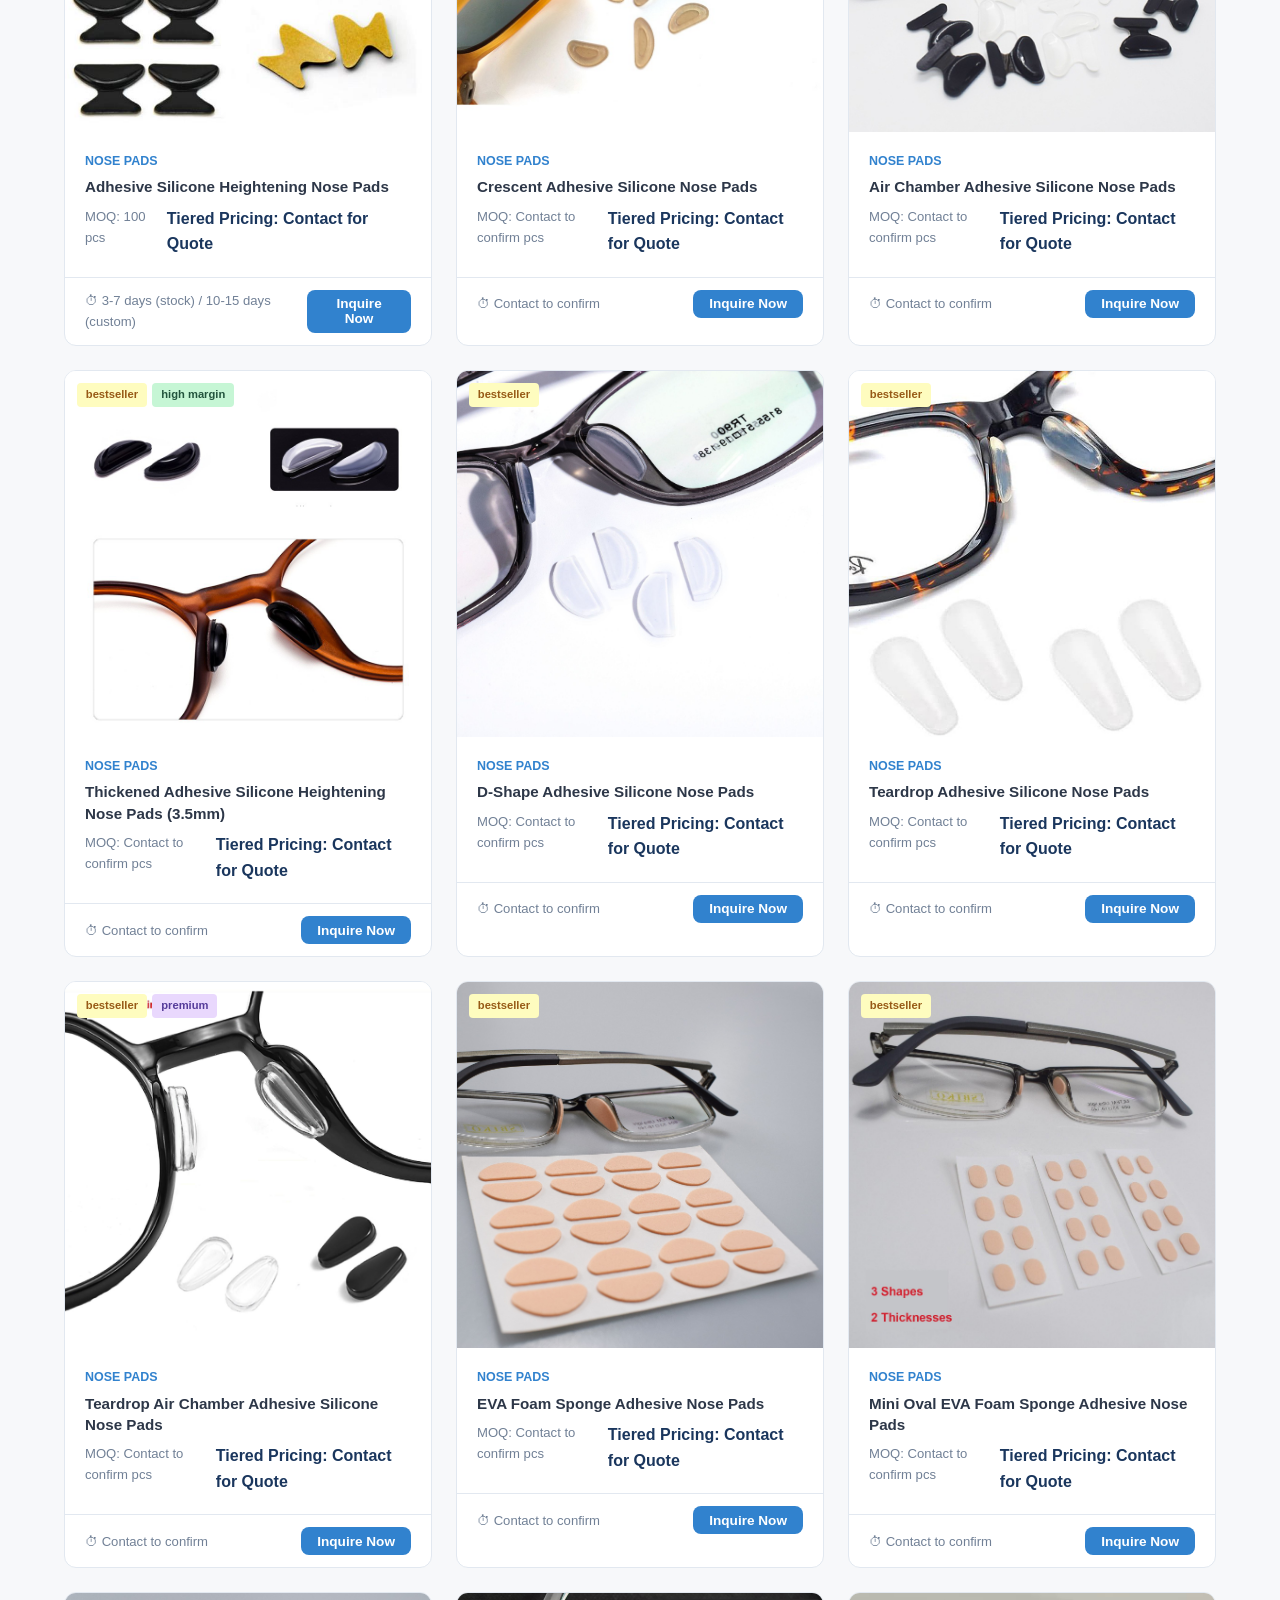
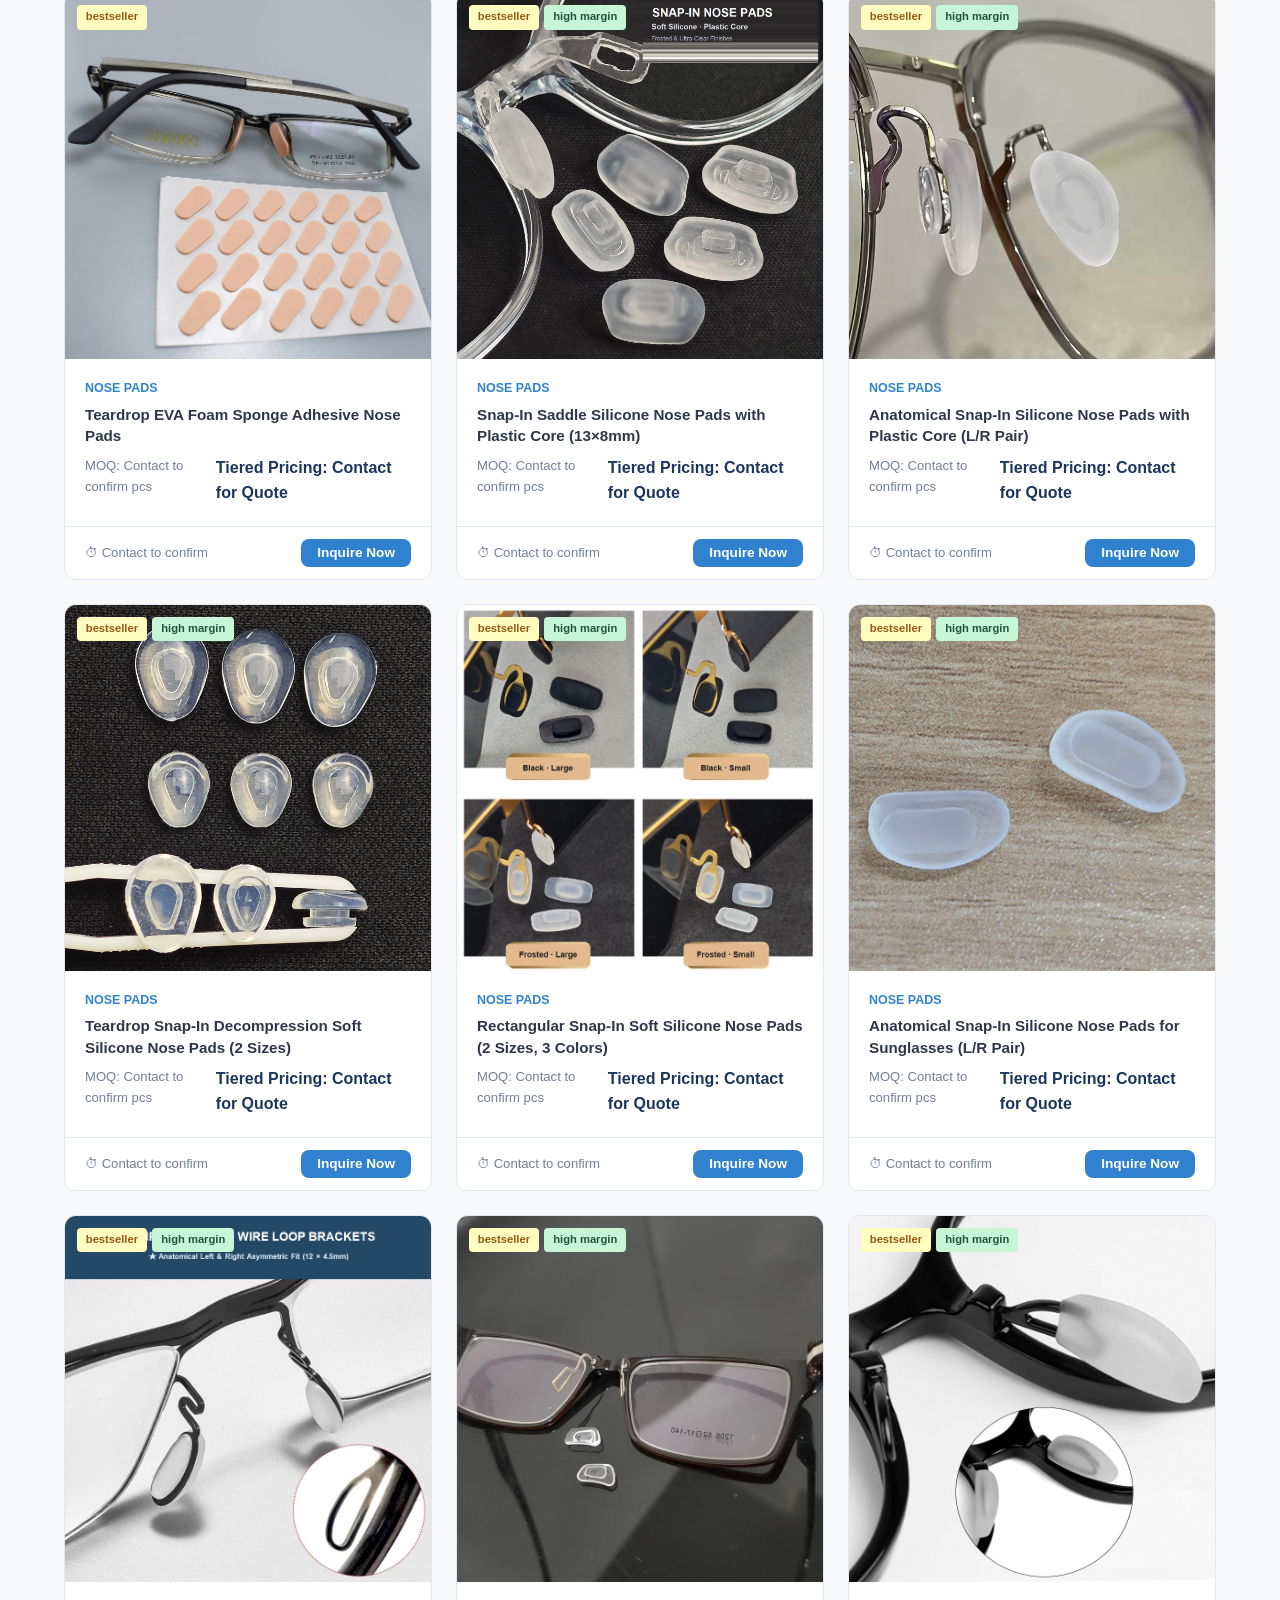
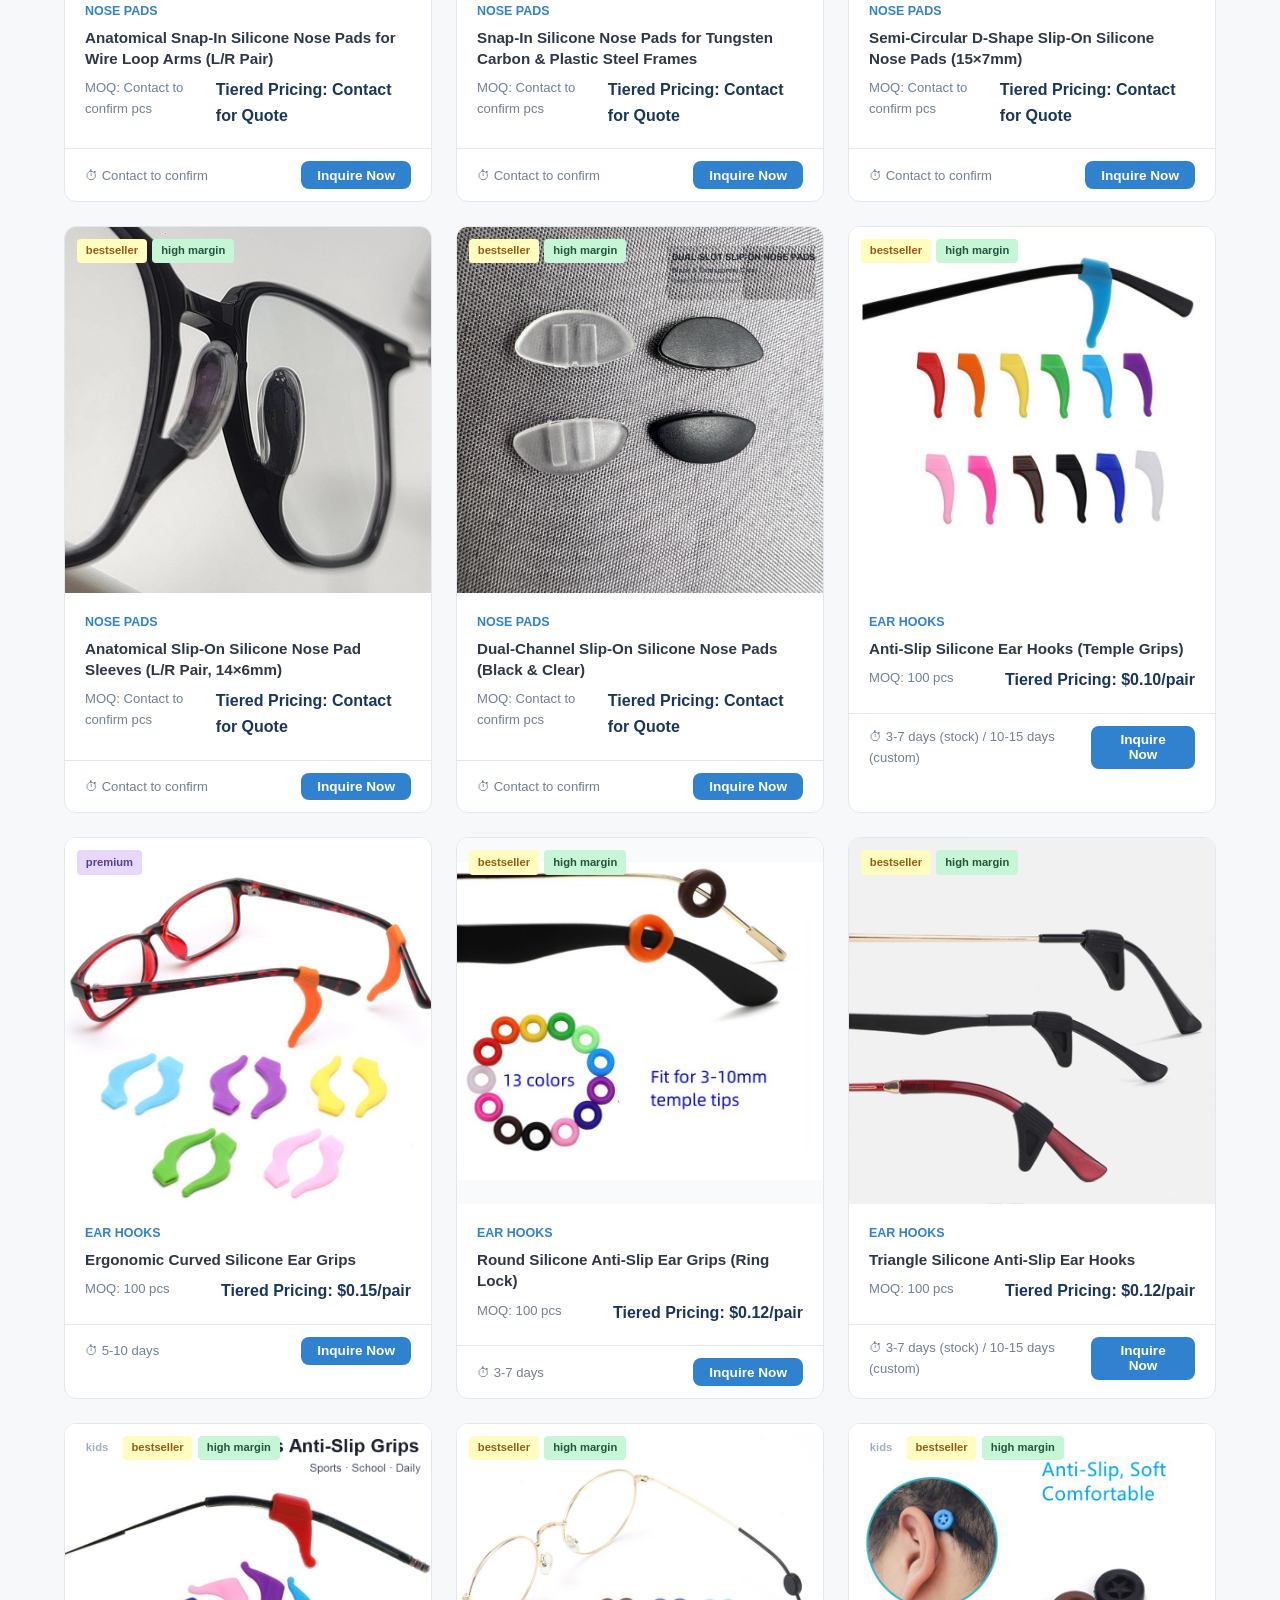
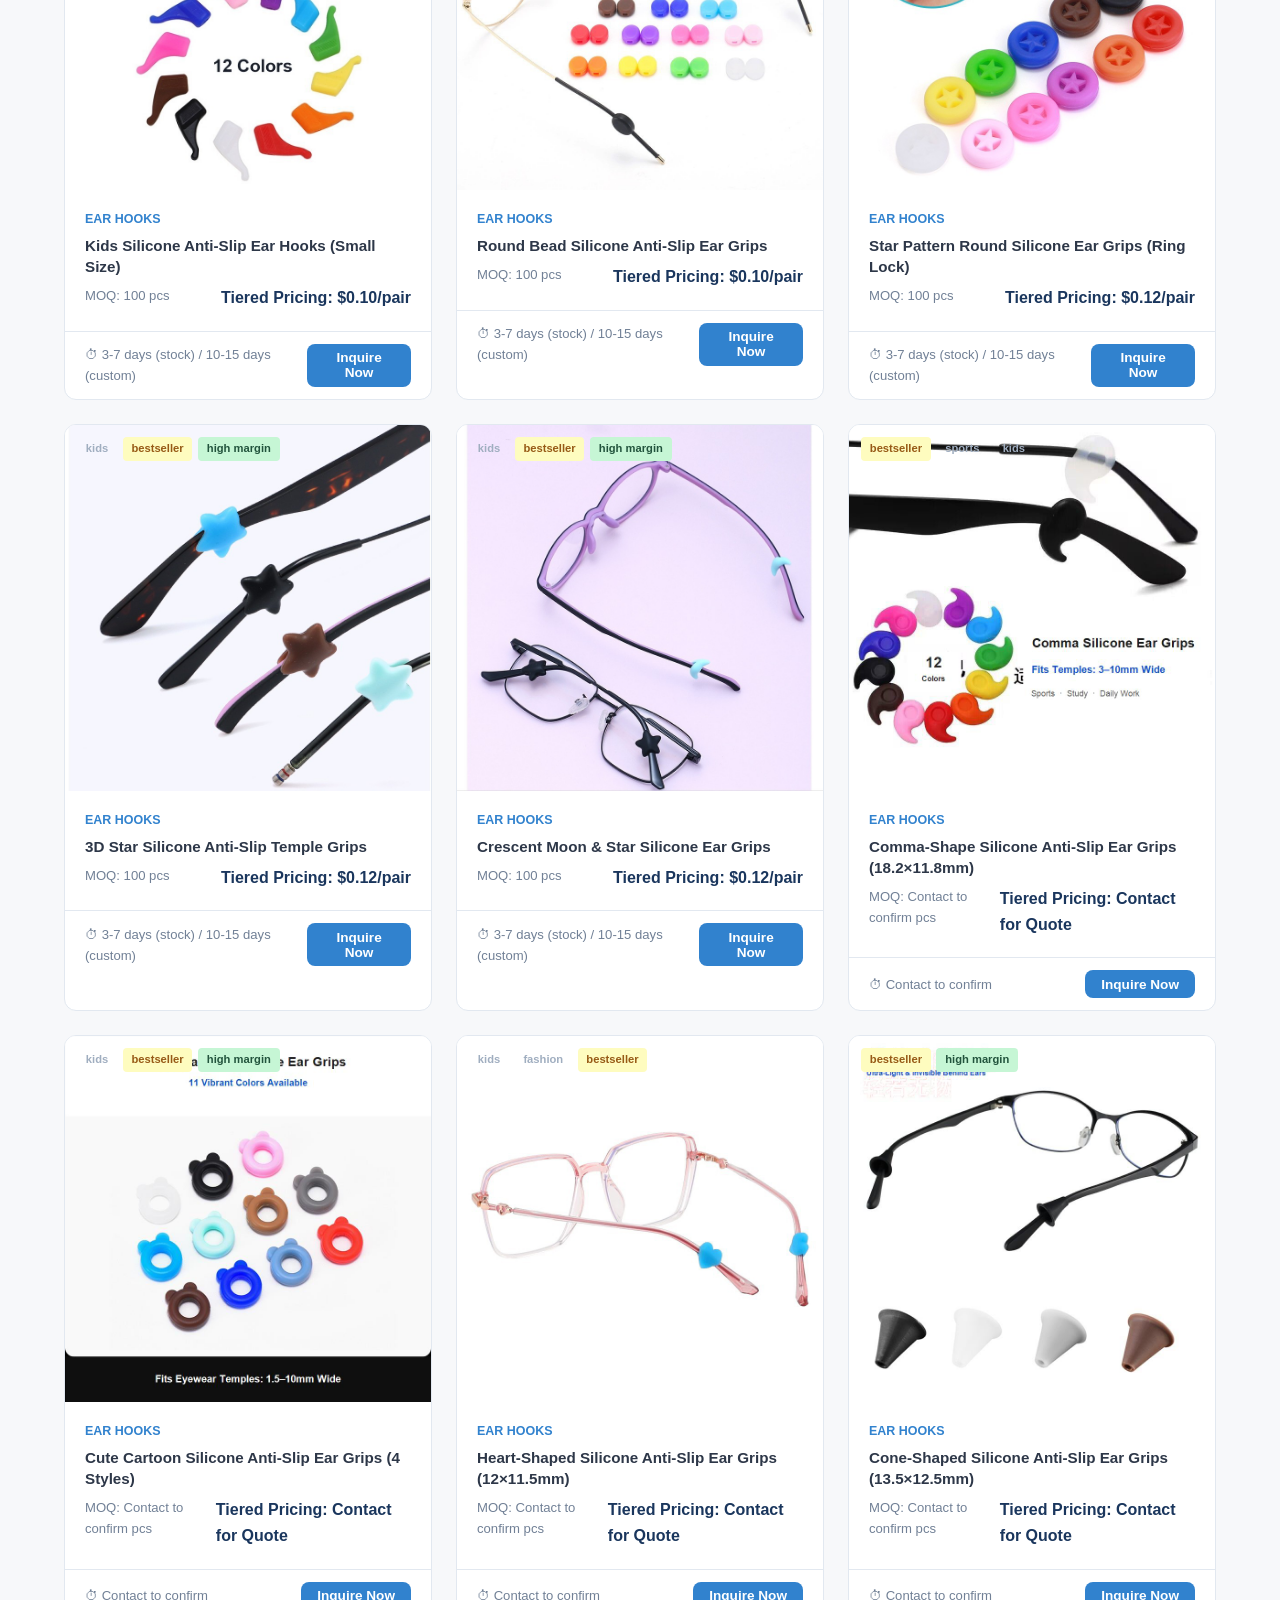
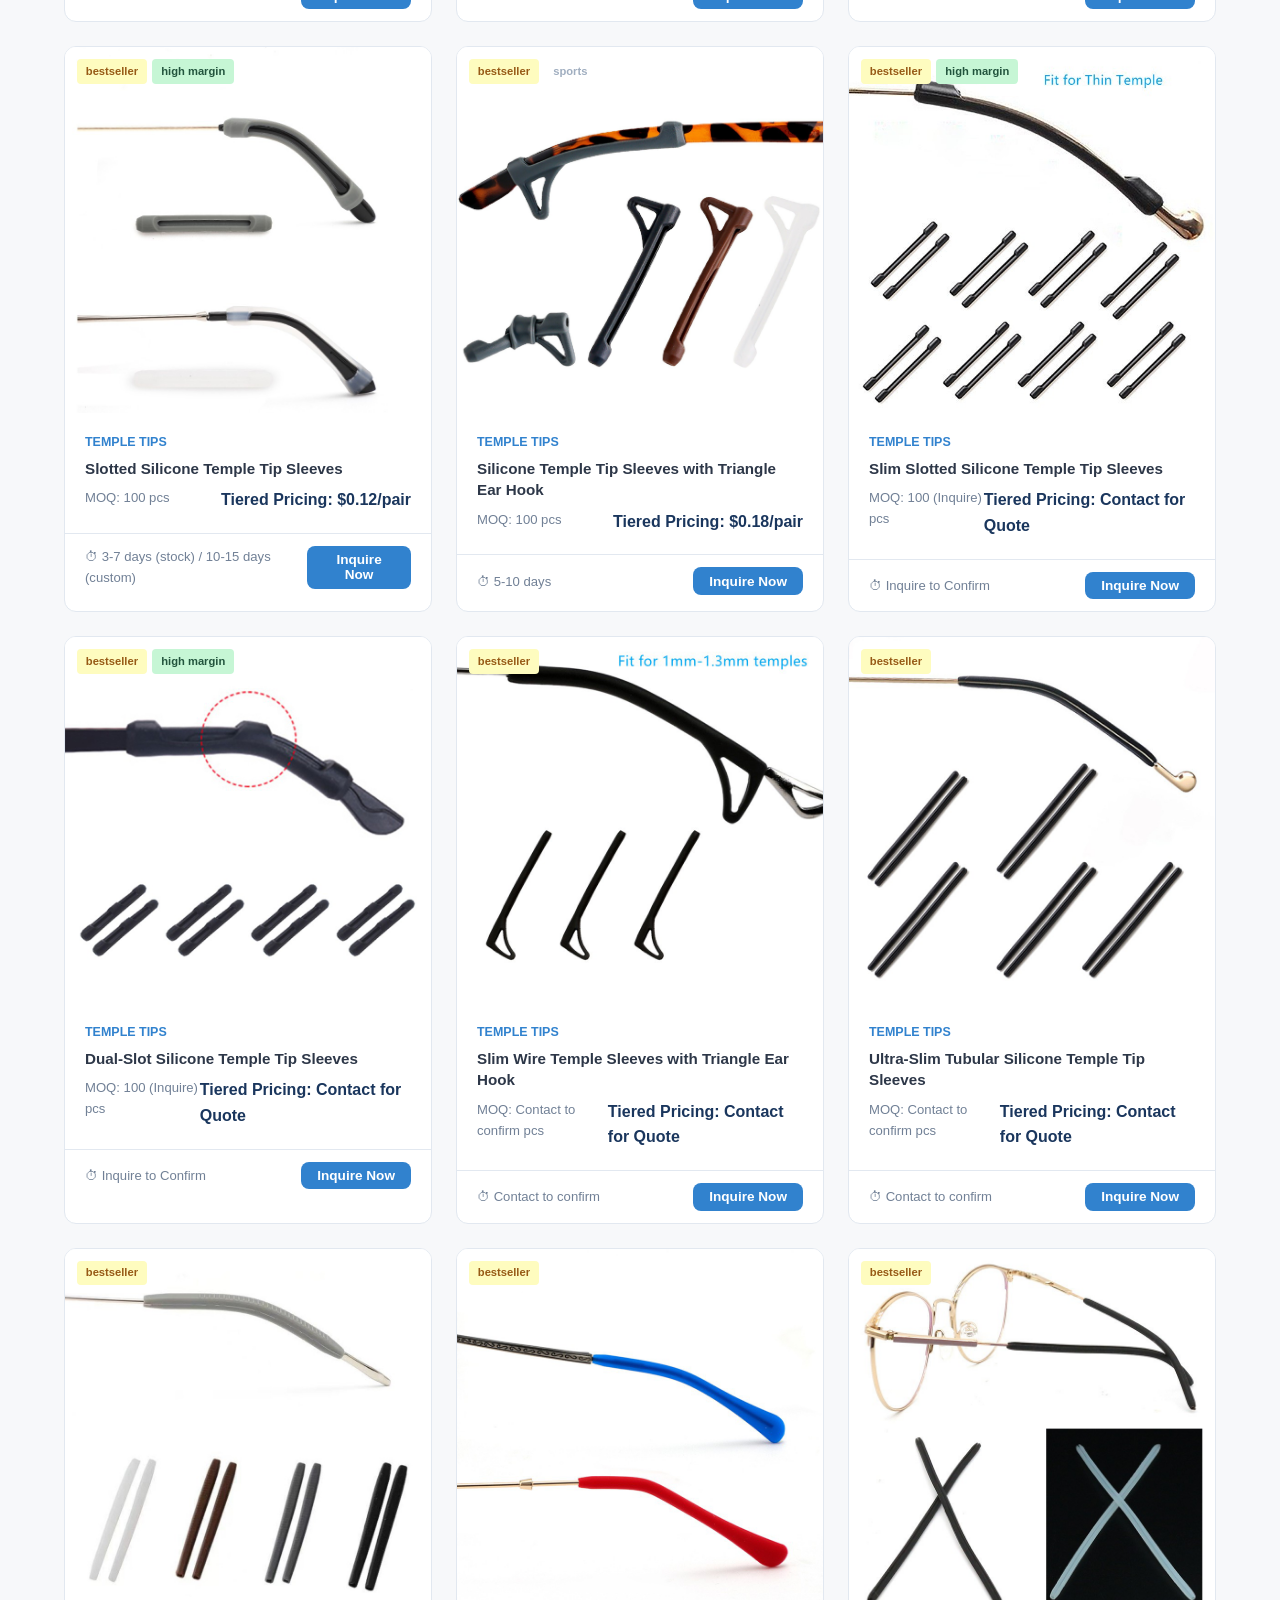
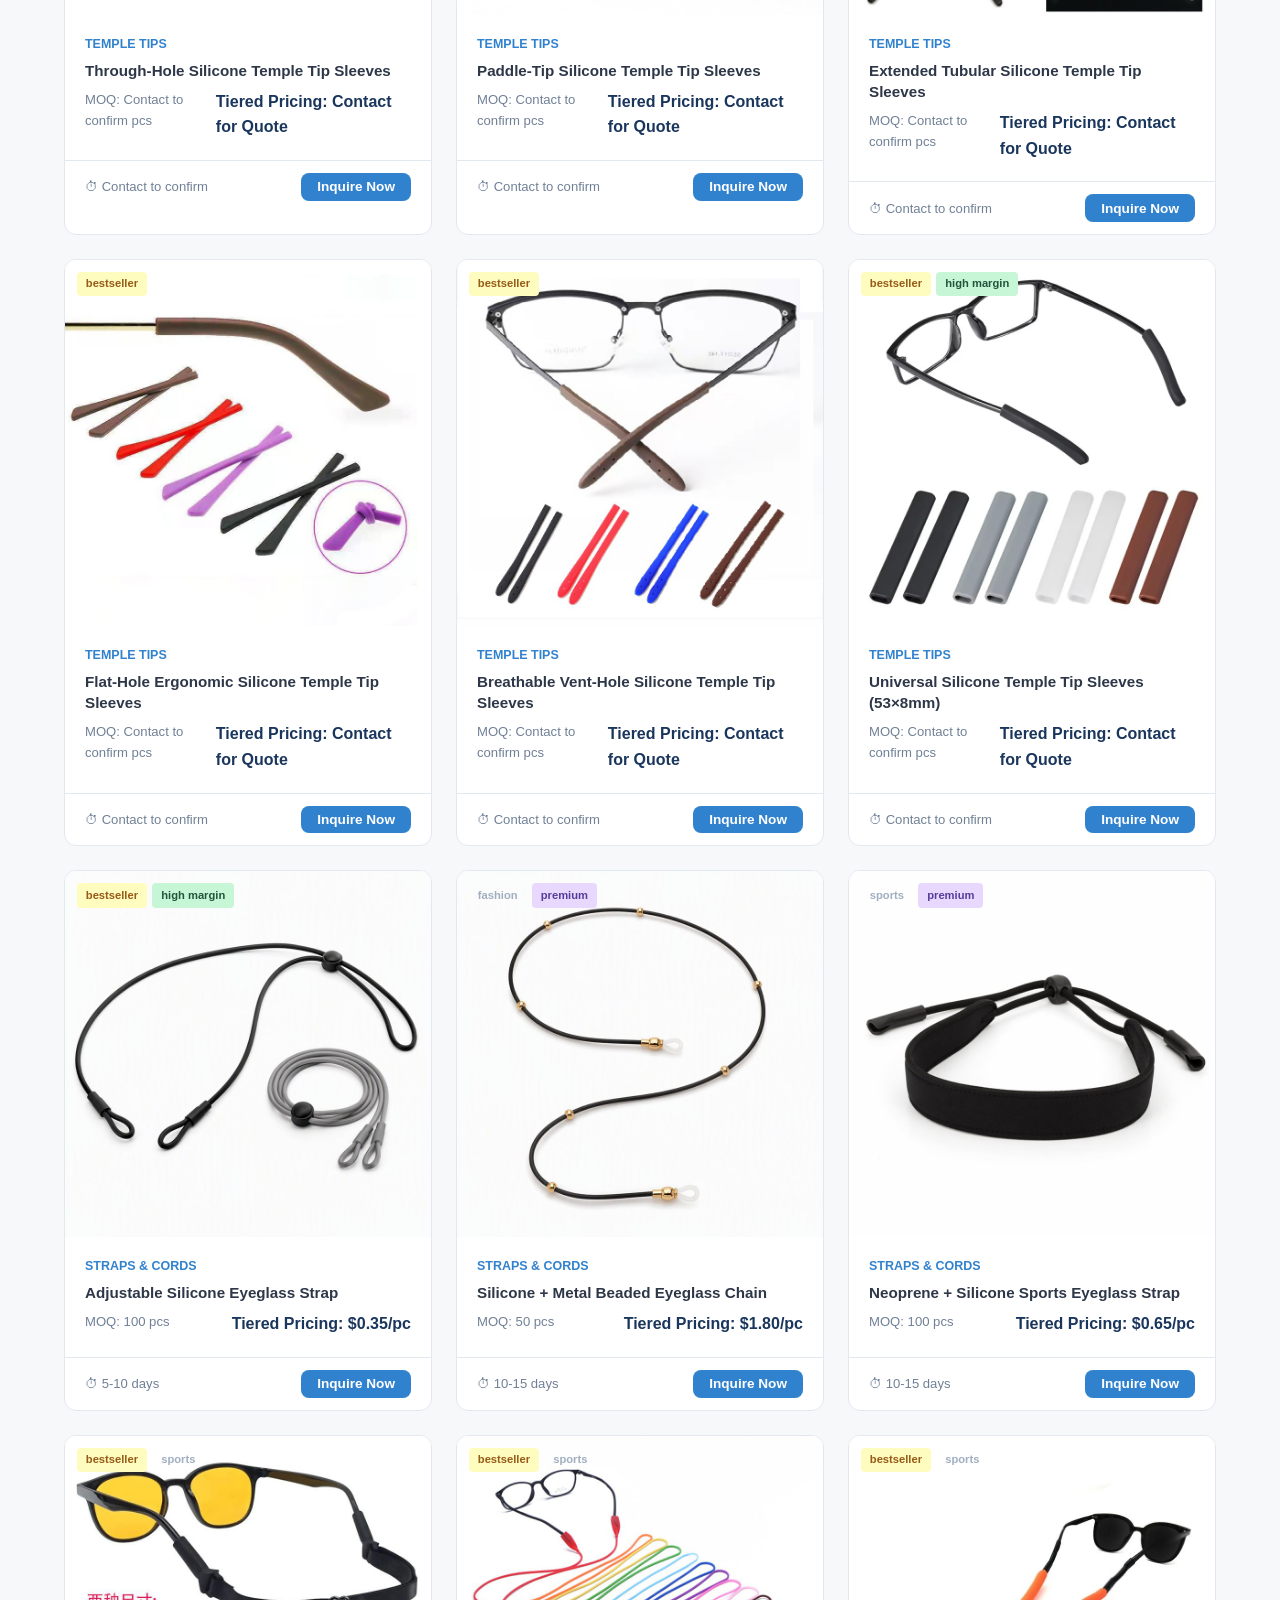
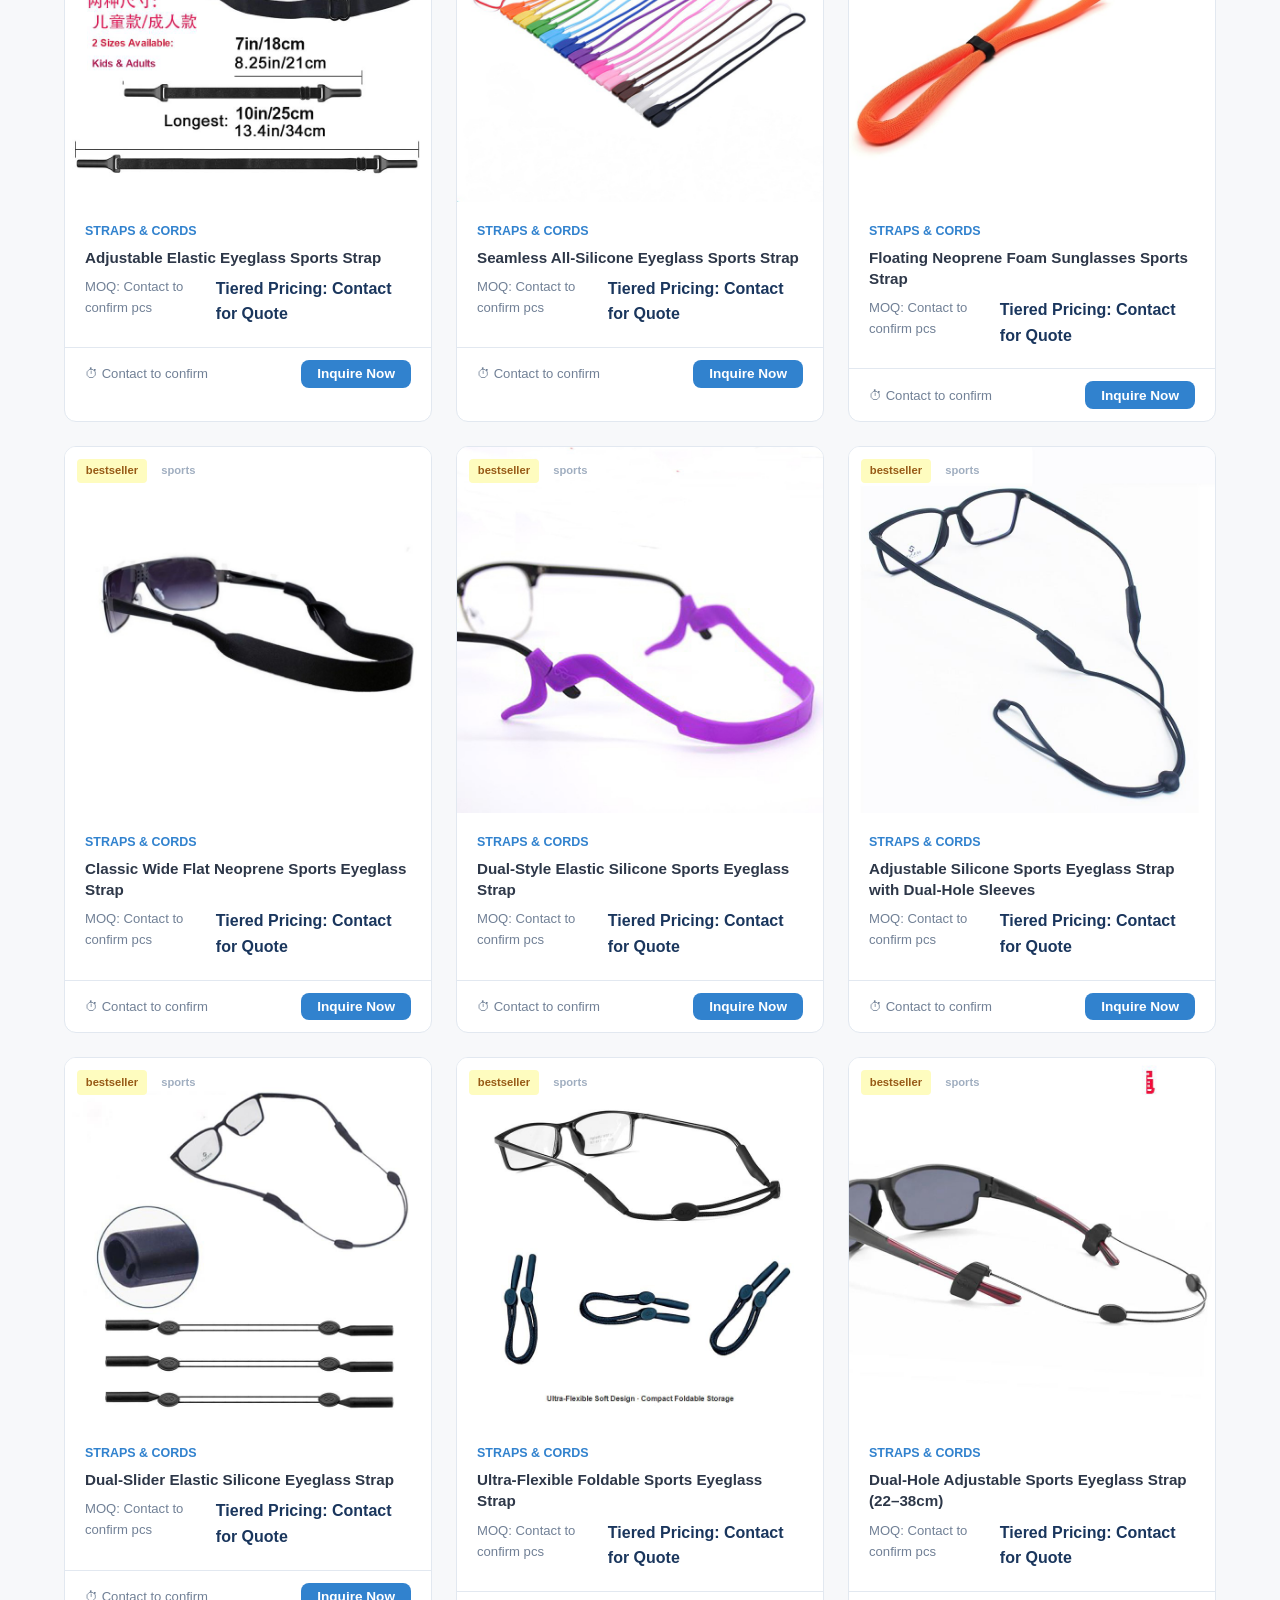
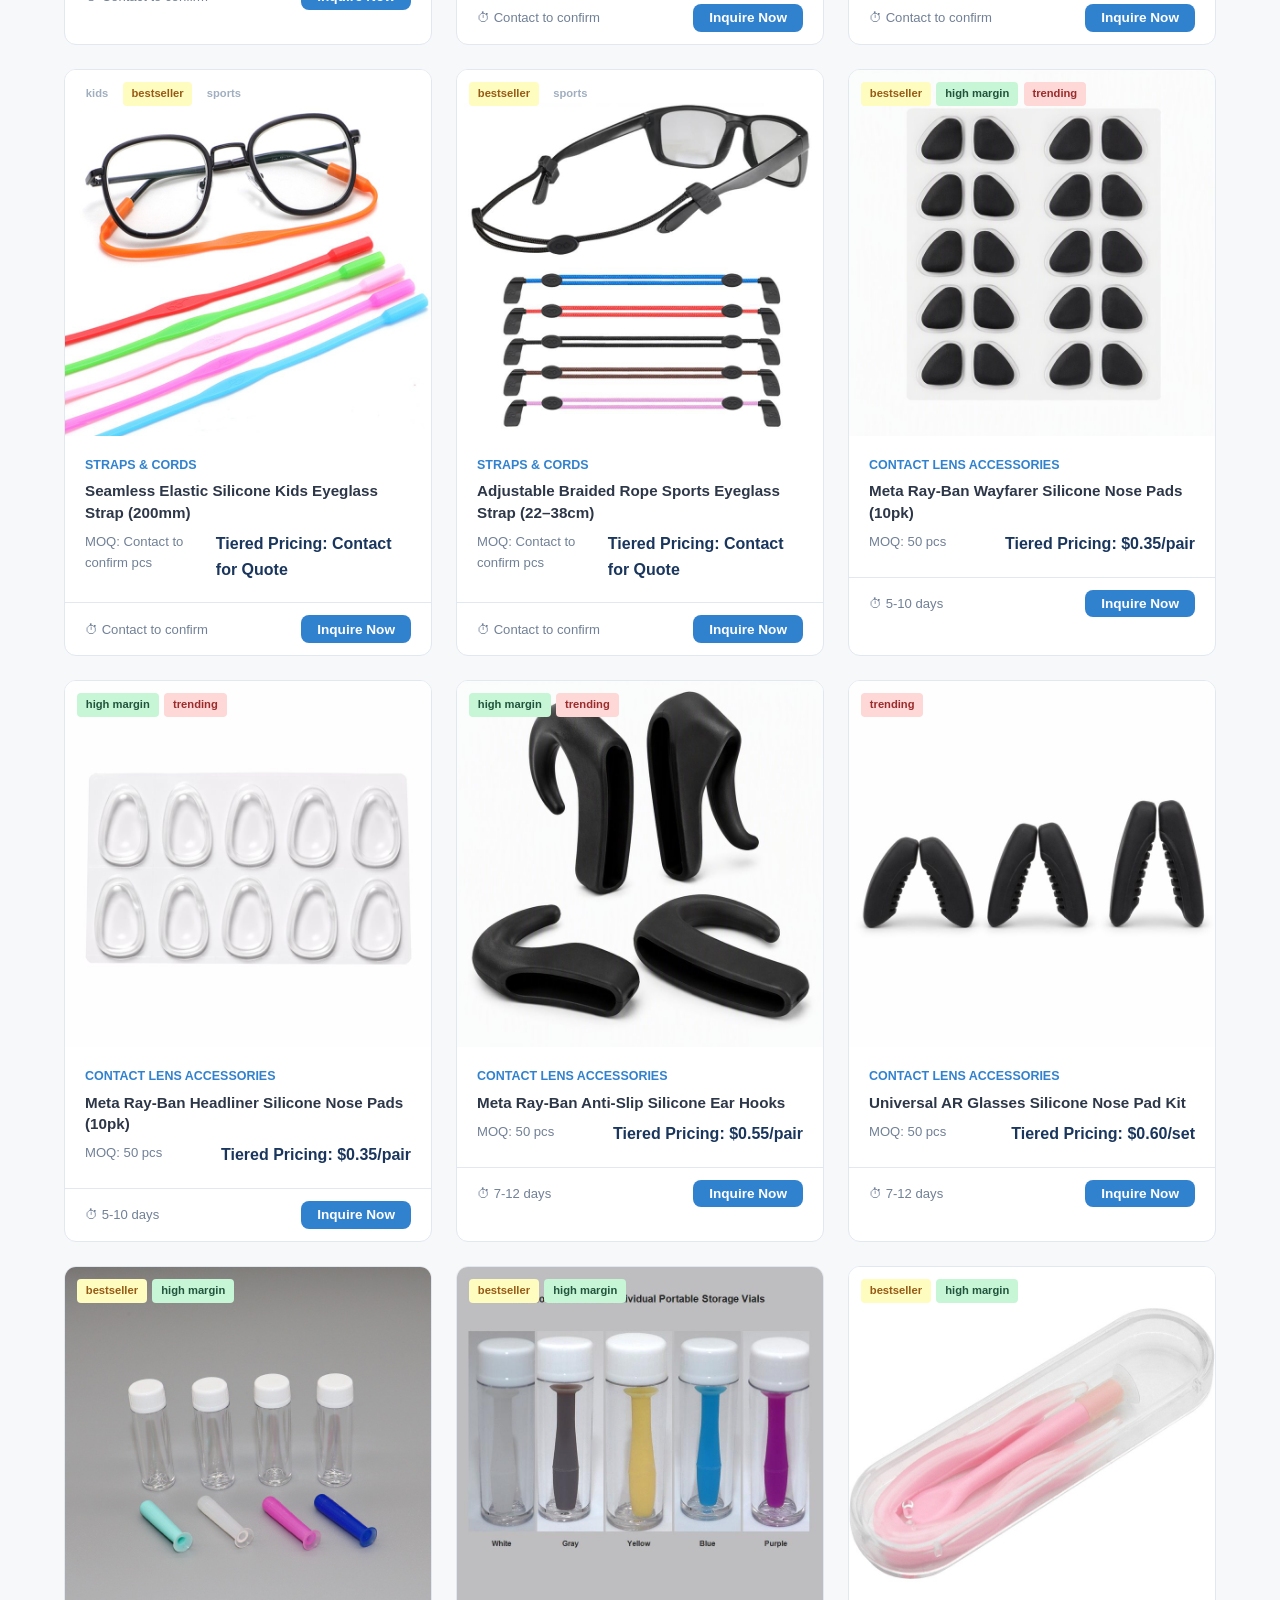
==== commit c00cc6f5: "Update Nose Pads count to 20 and add SNP-020 to inquiry dropdown" ====
--- a/index.html
+++ b/index.html
@@ -12,7 +12,7 @@
 <meta property="og:type" content="website">
 <meta property="og:url" content="https://www.groupmingbo.com/">
 <title>SilicOne Eyewear Accessories - Mingbo Group | OEM/ODM Manufacturer</title>
-<link rel="stylesheet" href="css/style.css?v=20261055">
+<link rel="stylesheet" href="css/style.css?v=20261056">
 </head>
 <body>
 
@@ -126,7 +126,7 @@
       <a href="#products" class="cat-card" onclick="document.querySelector('[data-filter=nose]').click()">
         <span class="cat-icon">👃</span>
         <span class="cat-name" data-i18n="cat_nose_pads">Silicone Nose Pads</span>
-        <span class="cat-count" data-cat="nose">19 Products</span>
+        <span class="cat-count" data-cat="nose">20 Products</span>
       </a>
       <a href="#products" class="cat-card" onclick="document.querySelector('[data-filter=ear]').click()">
         <span class="cat-icon">👂</span>
@@ -425,6 +425,7 @@
                 <option>SNP-017 - Snap-In Silicone Nose Pads for Tungsten Carbon Frames</option>
                 <option>SNP-018 - Semi-Circular D-Shape Slip-On Silicone Nose Pads</option>
                 <option>SNP-019 - Anatomical Slip-On Silicone Nose Pad Sleeves (L/R Pair)</option>
+                <option>SNP-020 - Dual-Channel Slip-On Silicone Nose Pads</option>
               </optgroup>
               <optgroup label="Ear Hooks">
                 <option>EH-001 - Anti-Slip Silicone Ear Hooks</option>
@@ -573,9 +574,9 @@
 <button class="scroll-top" aria-label="Scroll to top">↑</button>
 
 <!-- Scripts -->
-<script src="js/i18n.js?v=20261055"></script>
-<script src="js/data.js?v=20261055"></script>
-<script src="js/main.js?v=20261055"></script>
+<script src="js/i18n.js?v=20261056"></script>
+<script src="js/data.js?v=20261056"></script>
+<script src="js/main.js?v=20261056"></script>
 
 </body>
 </html>
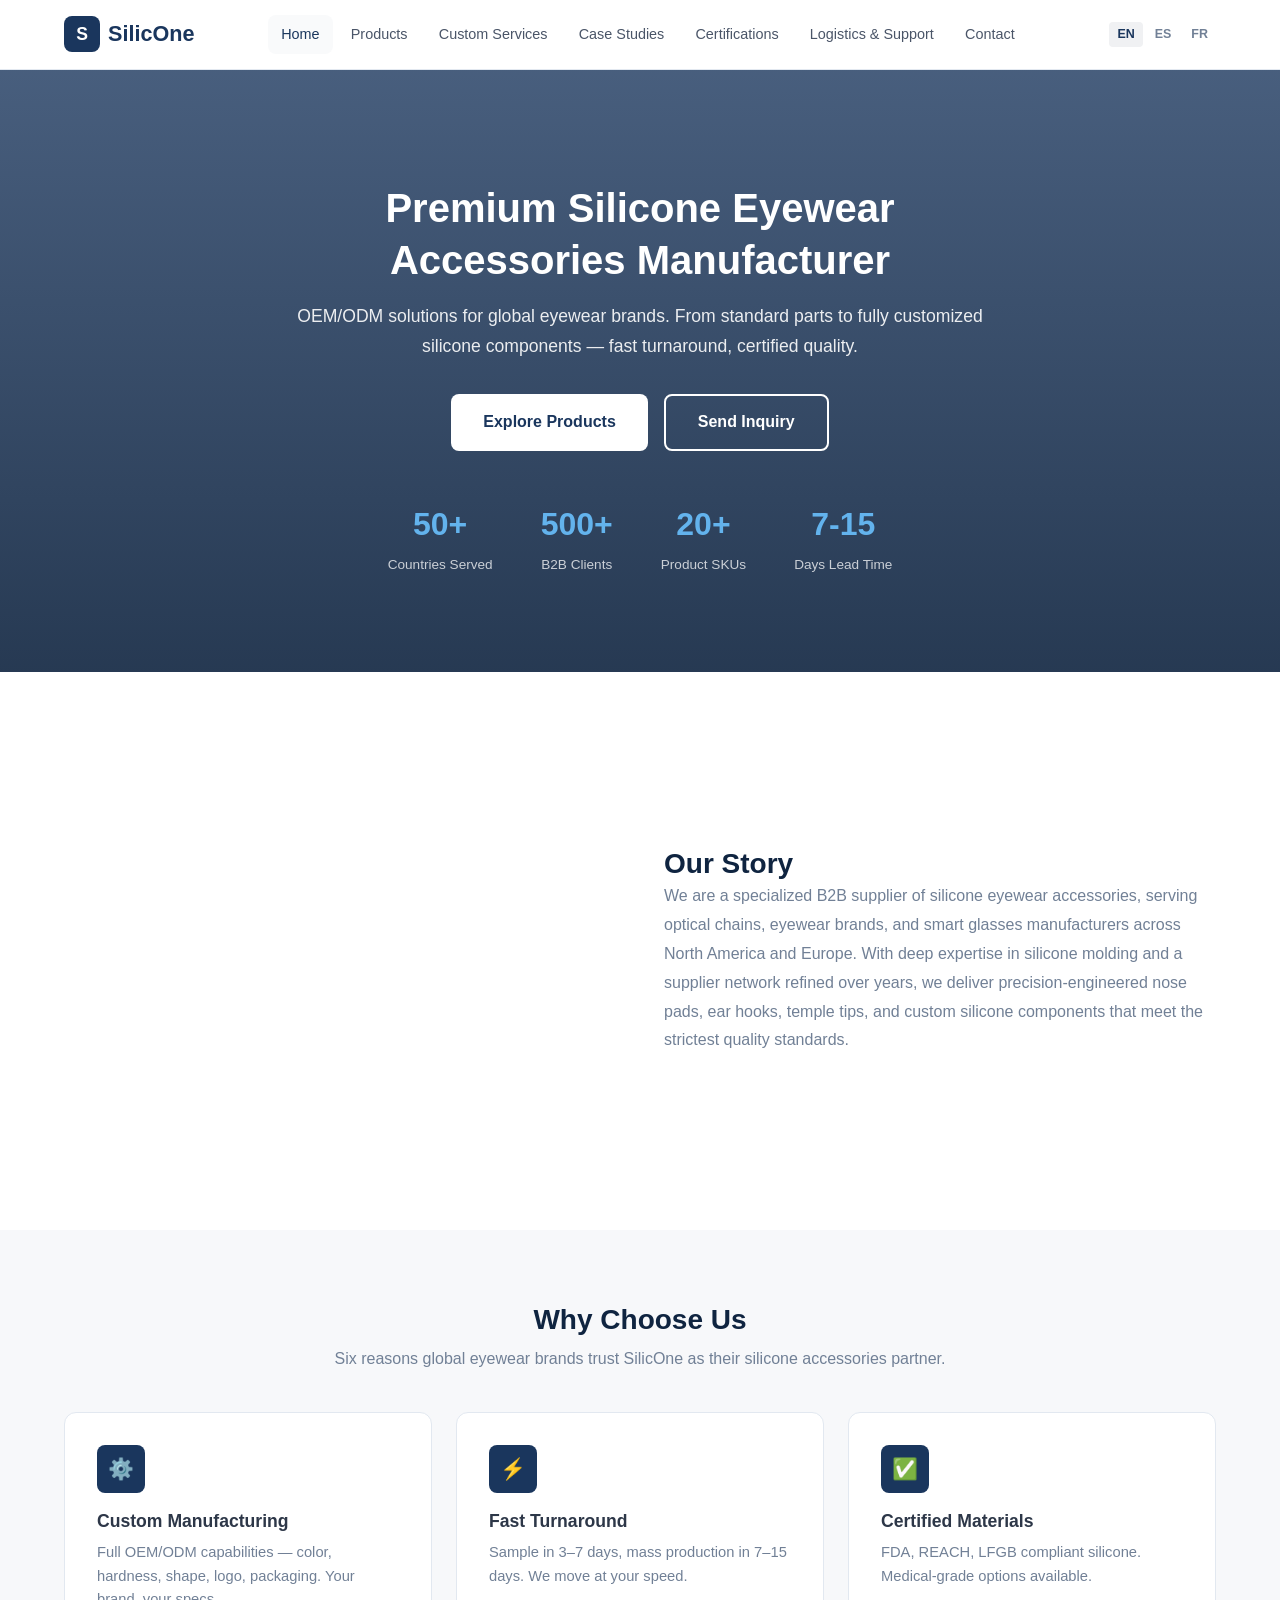
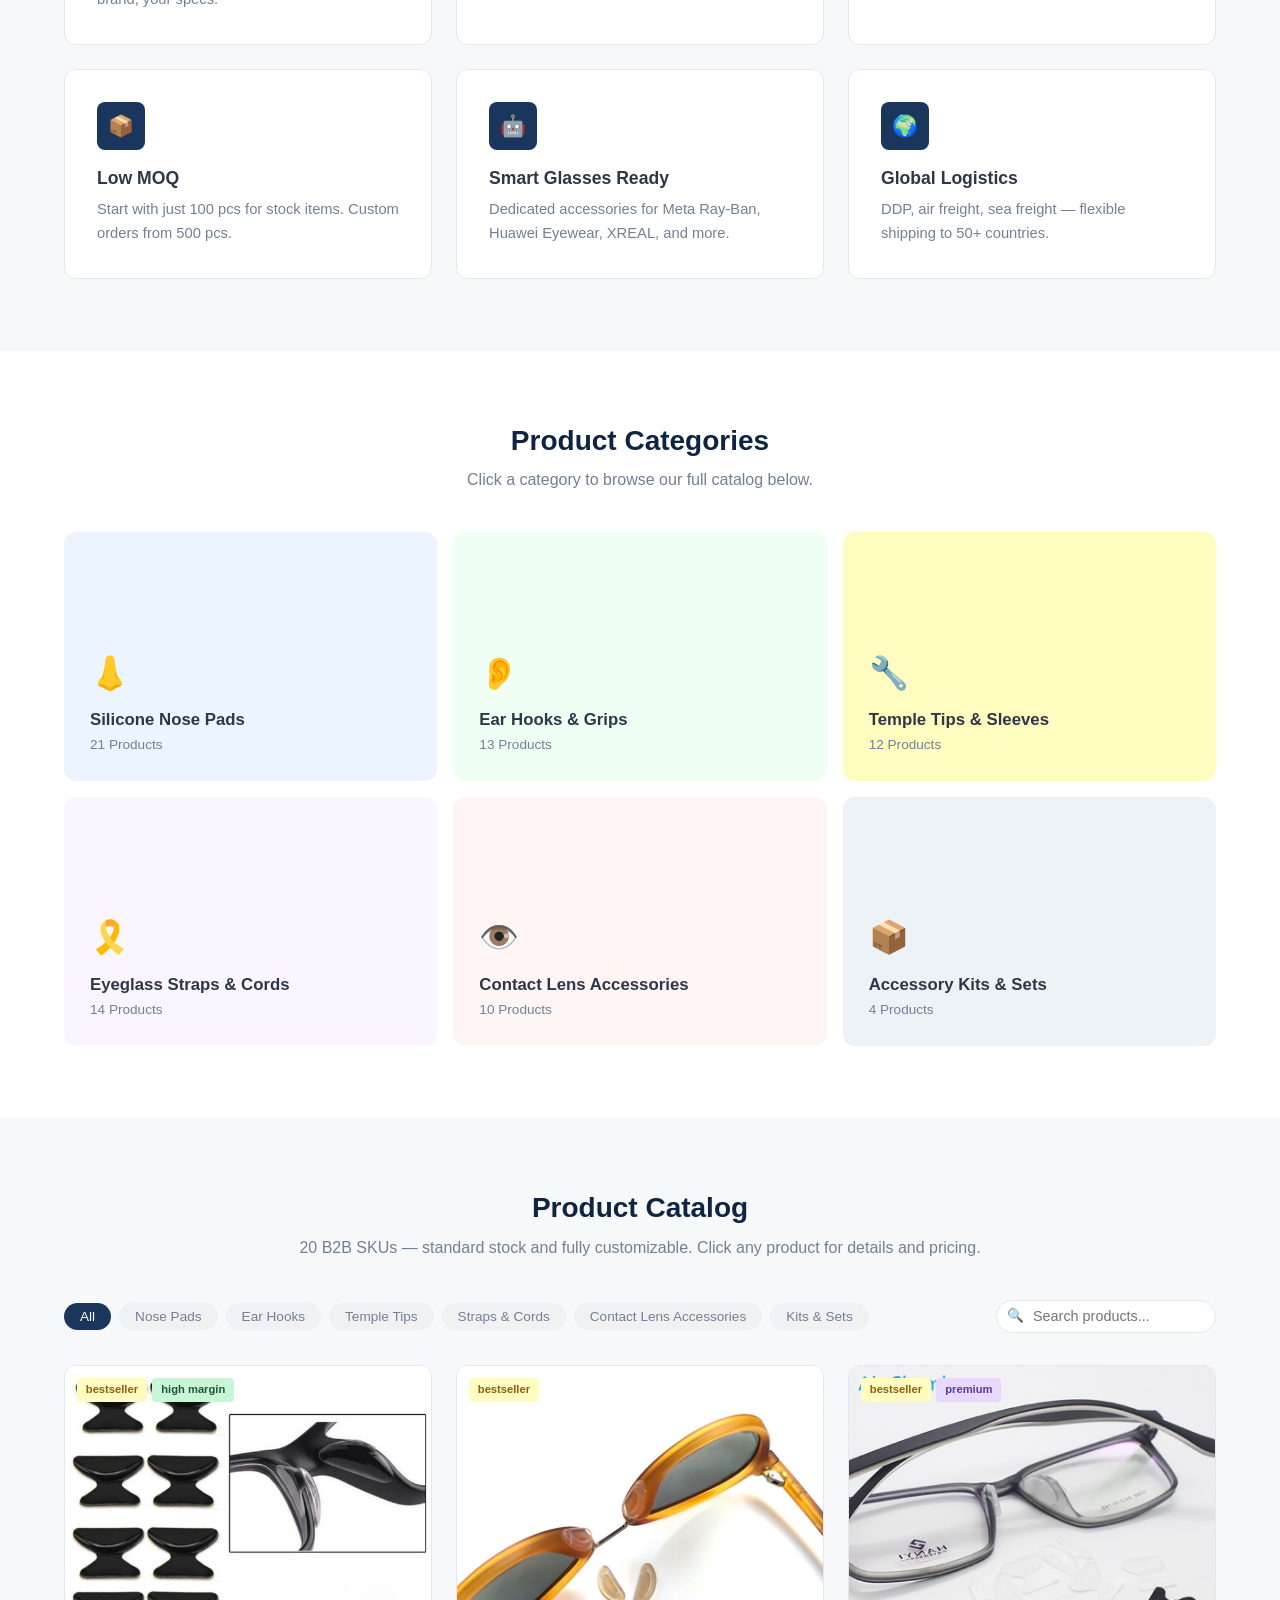
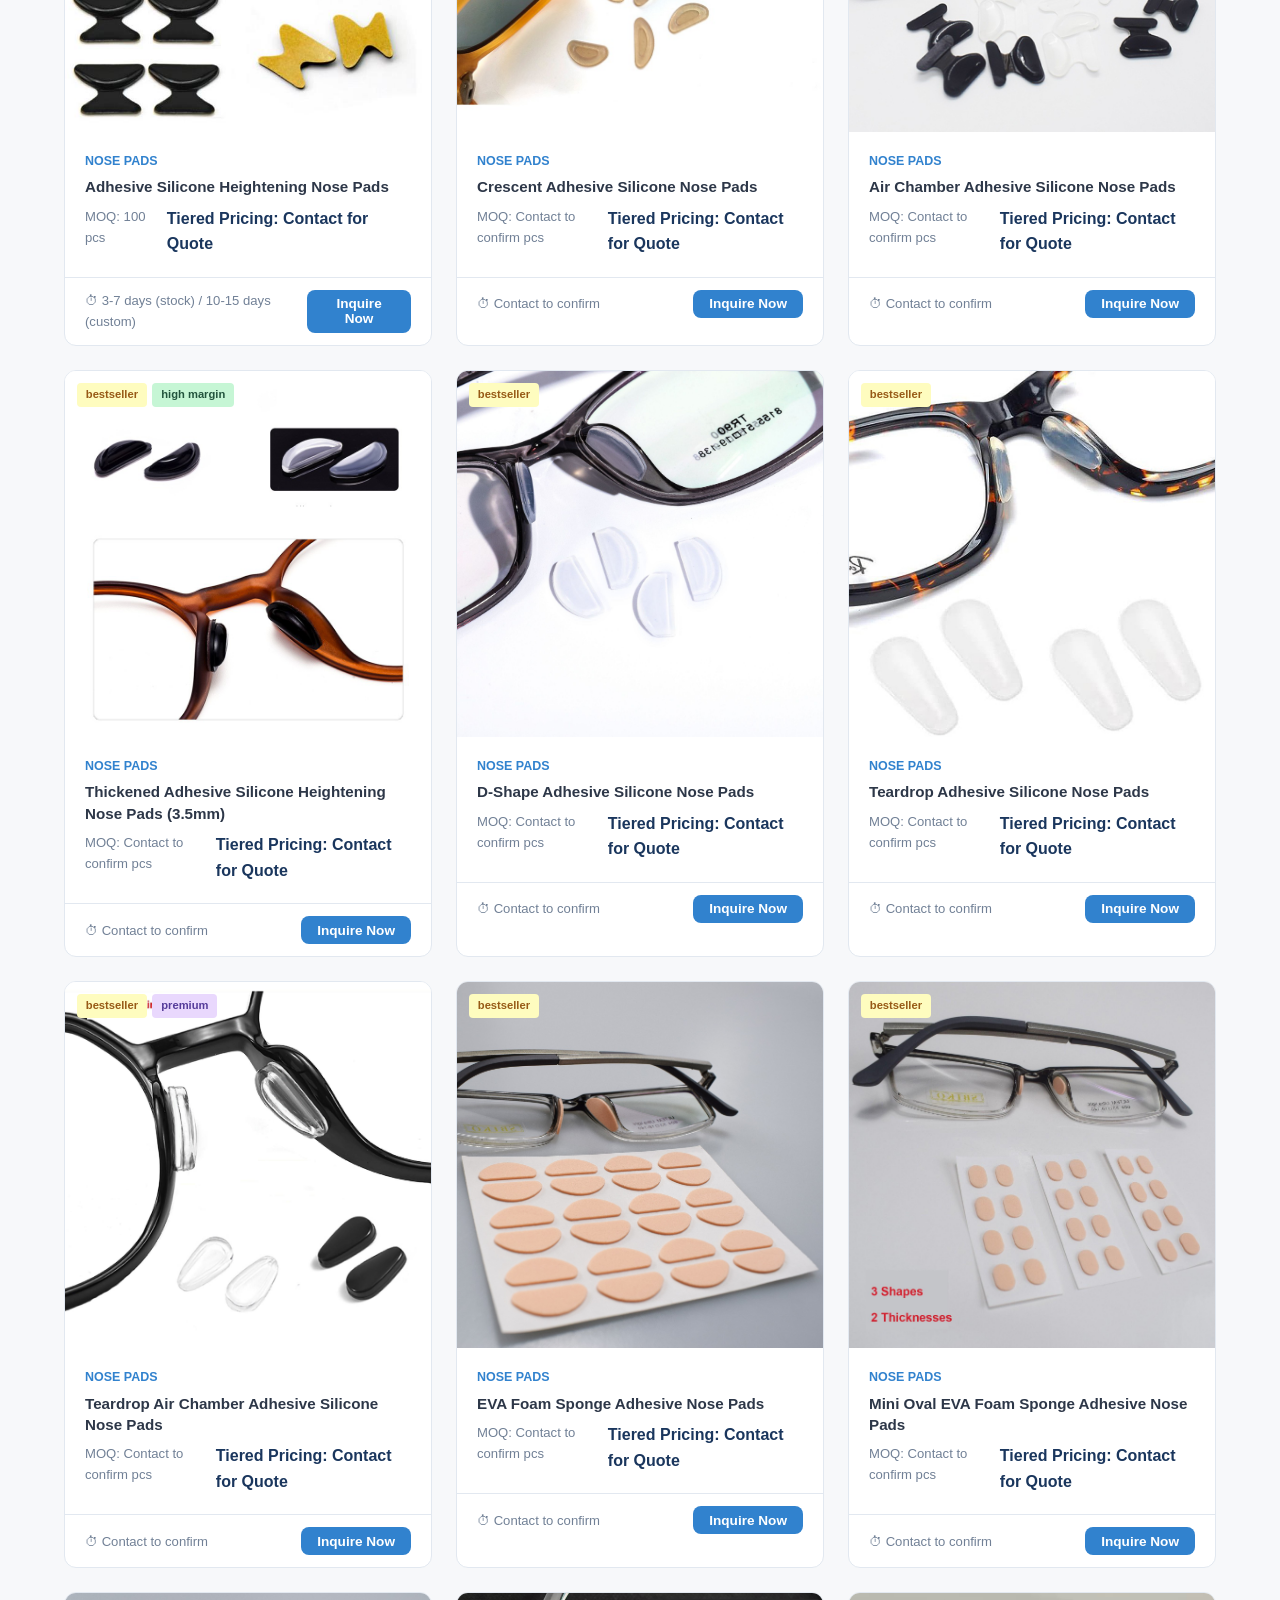
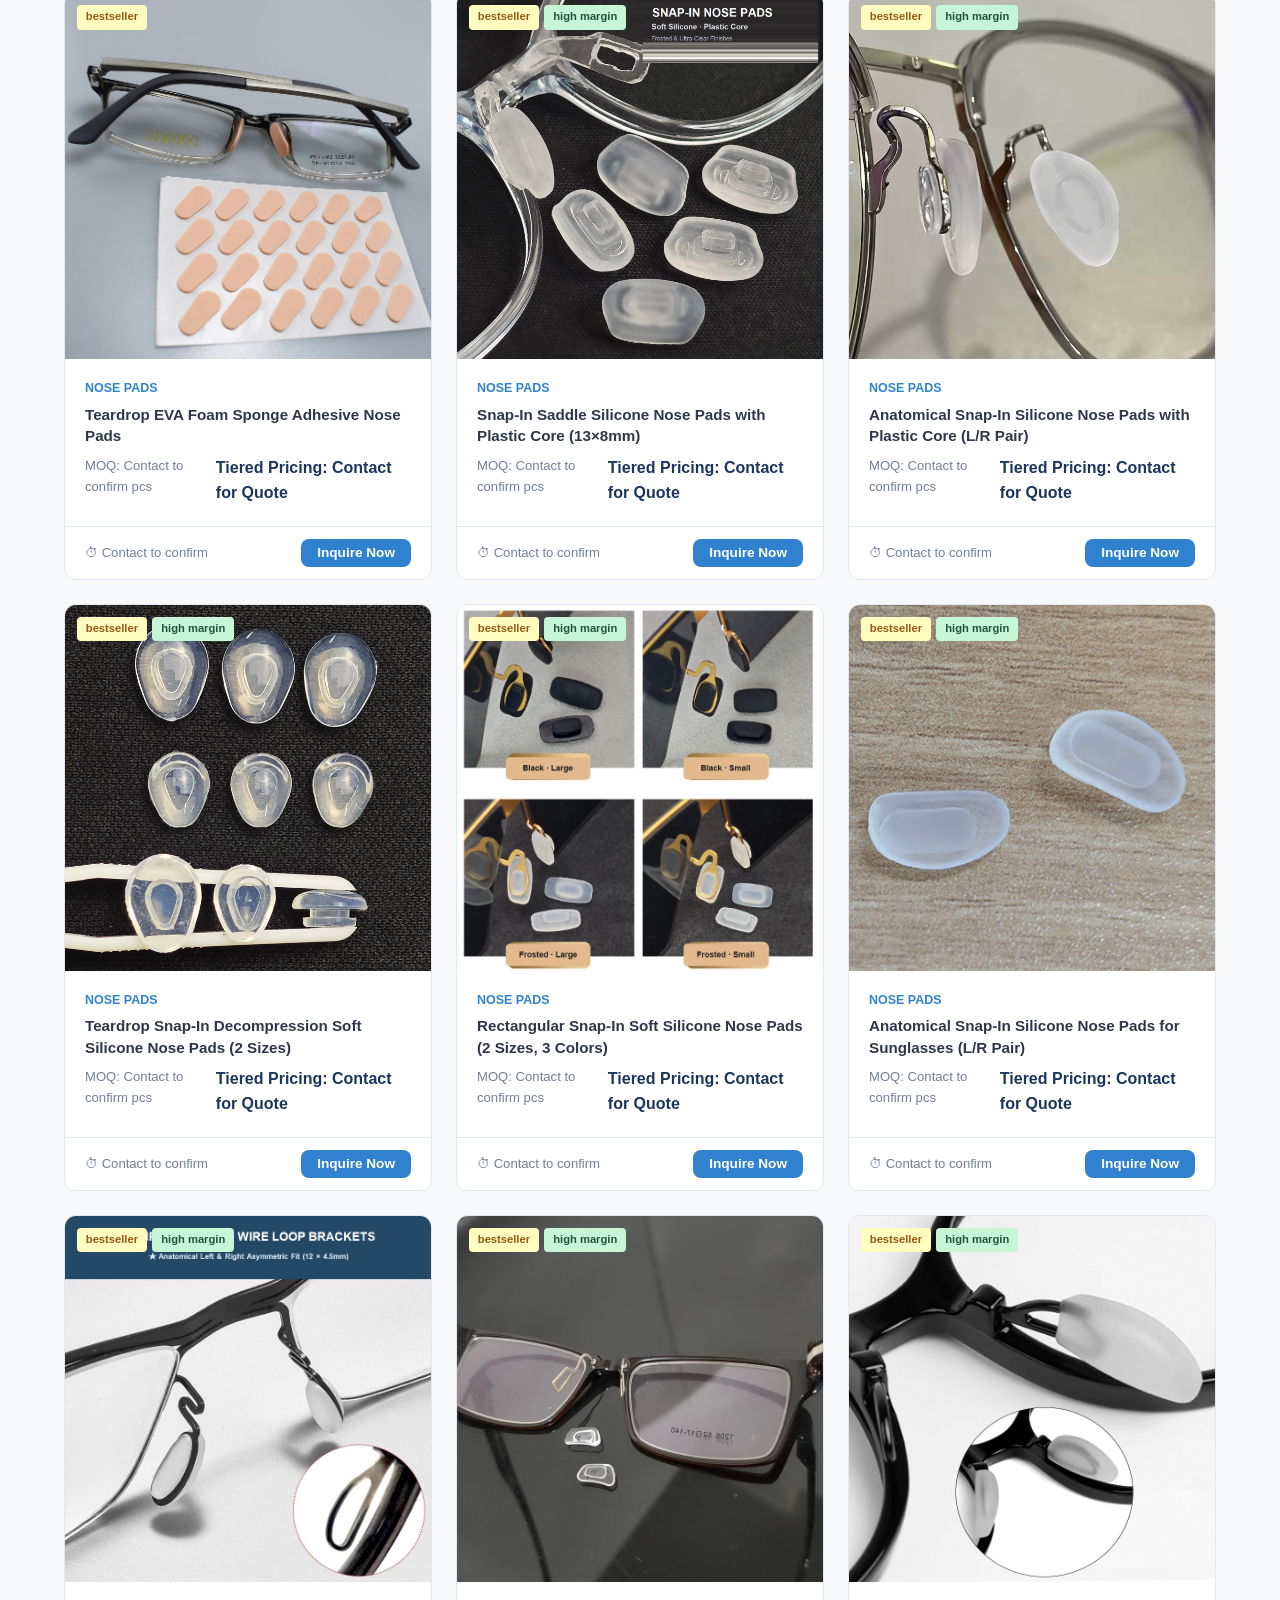
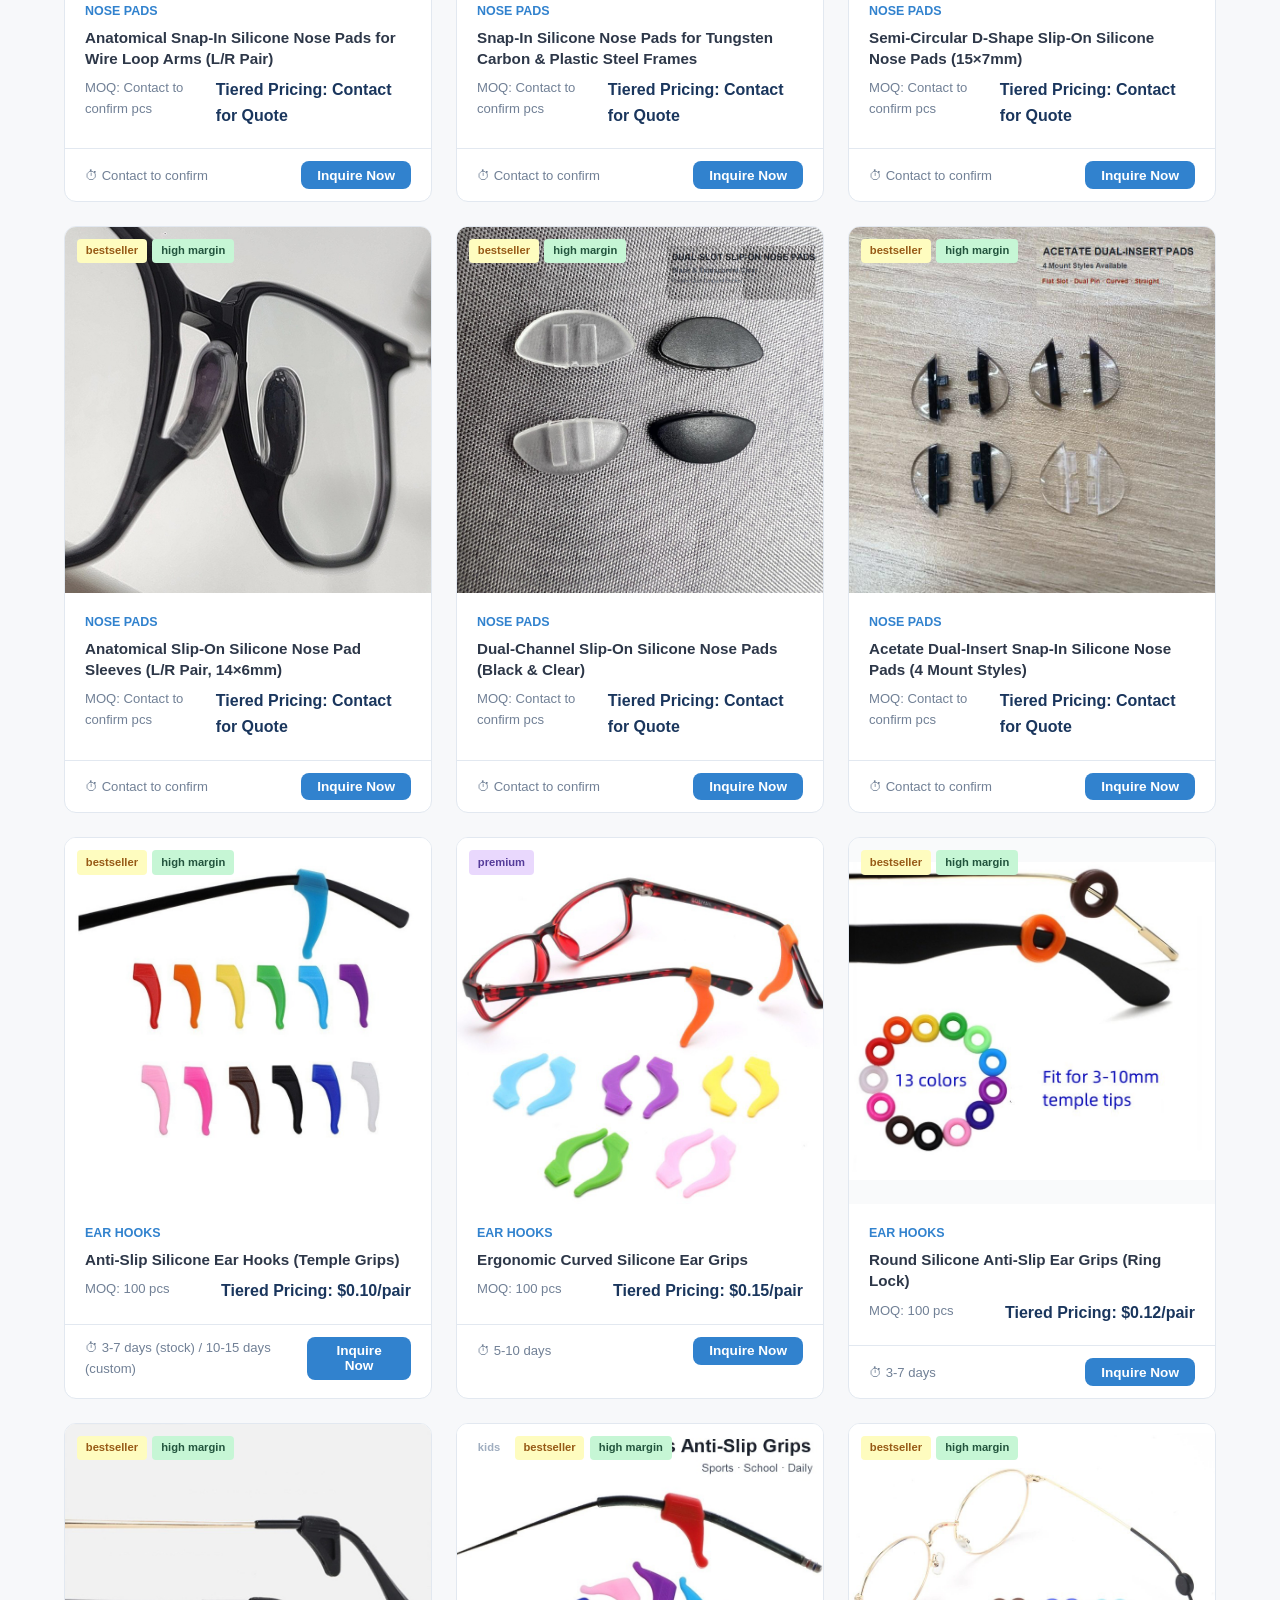
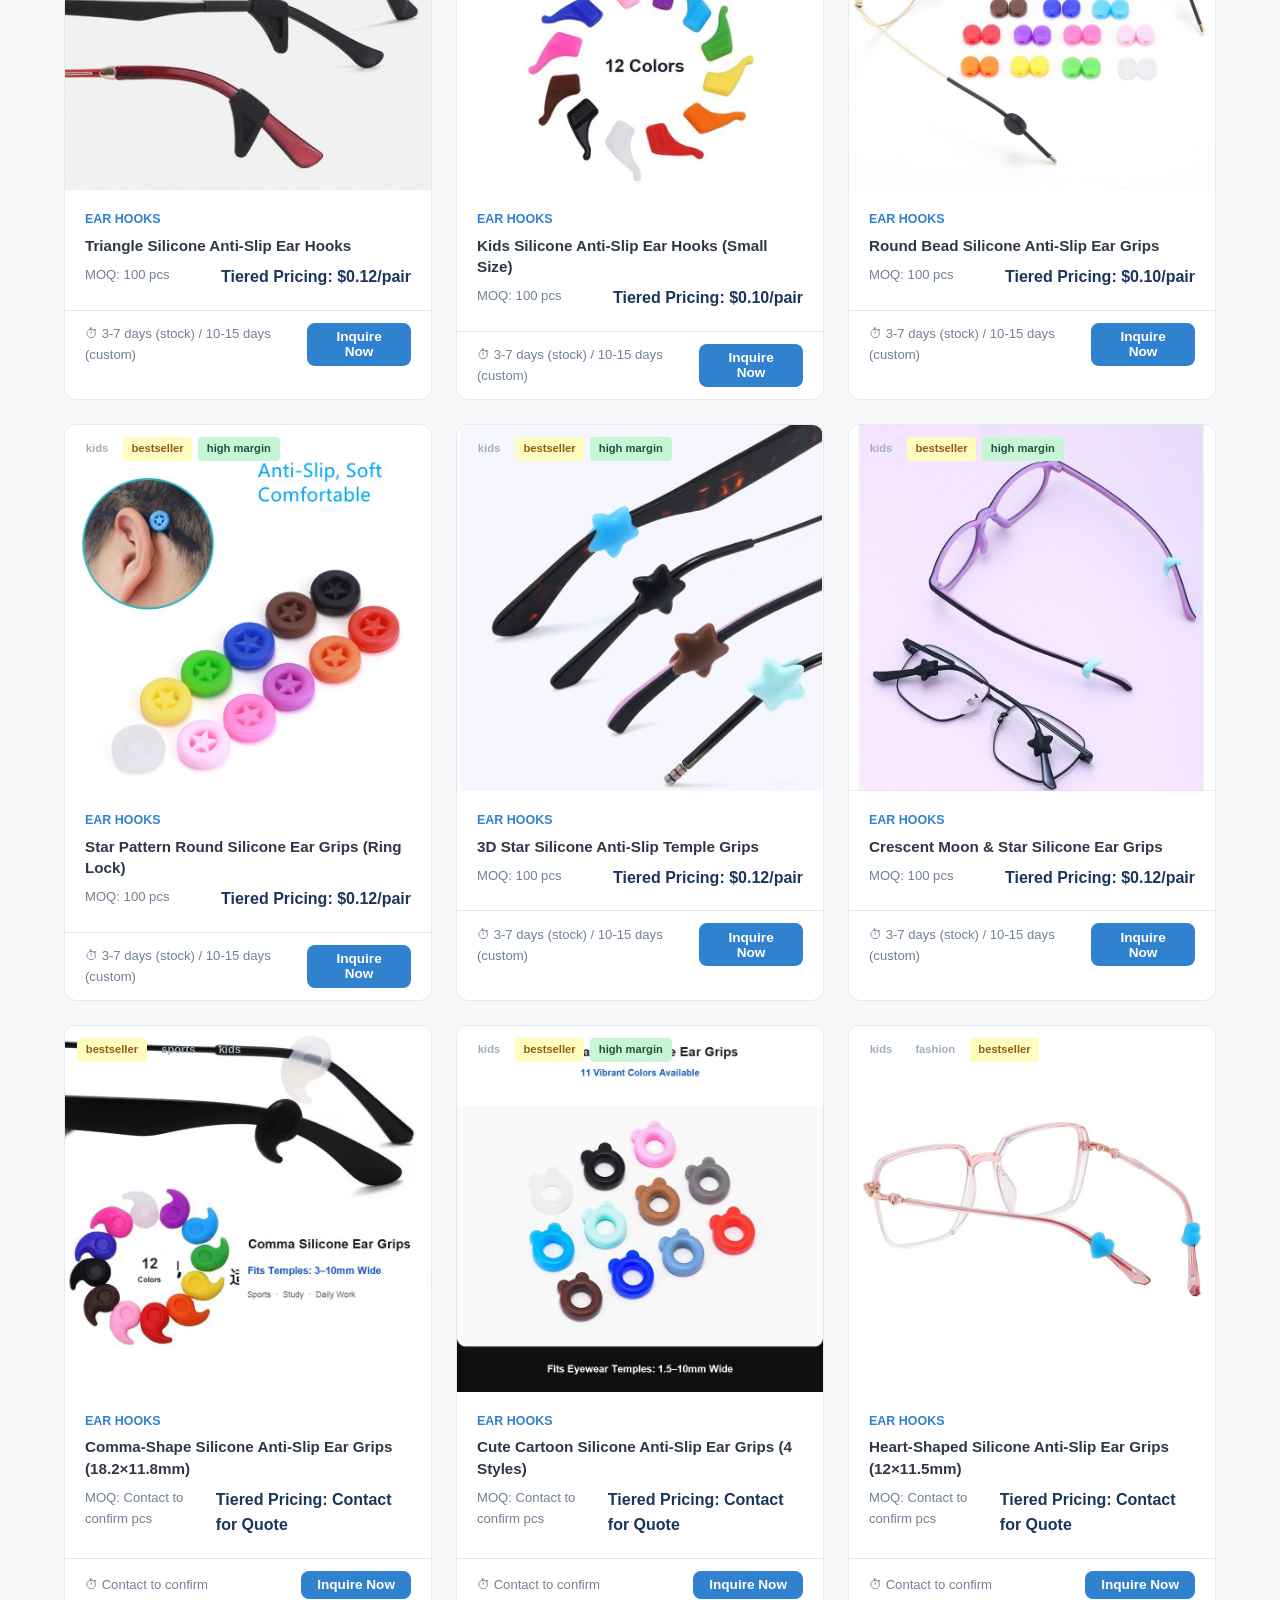
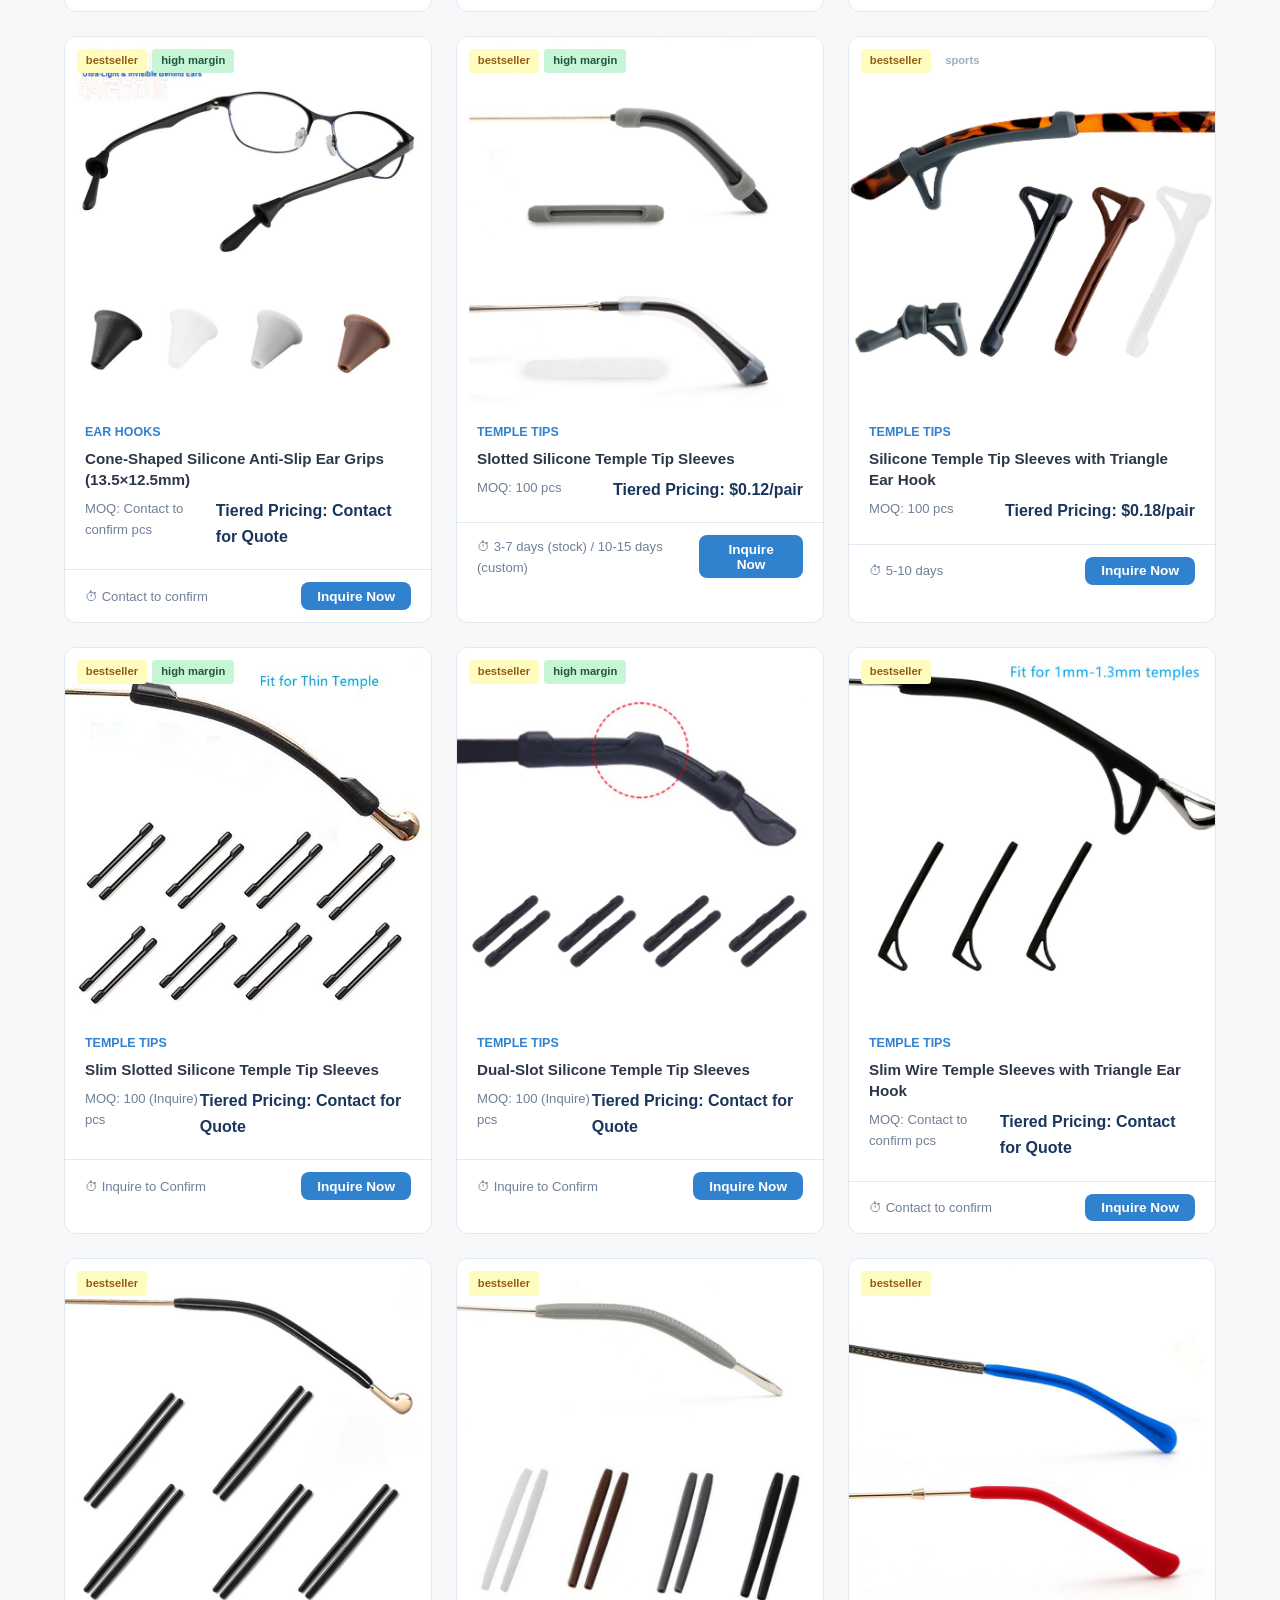
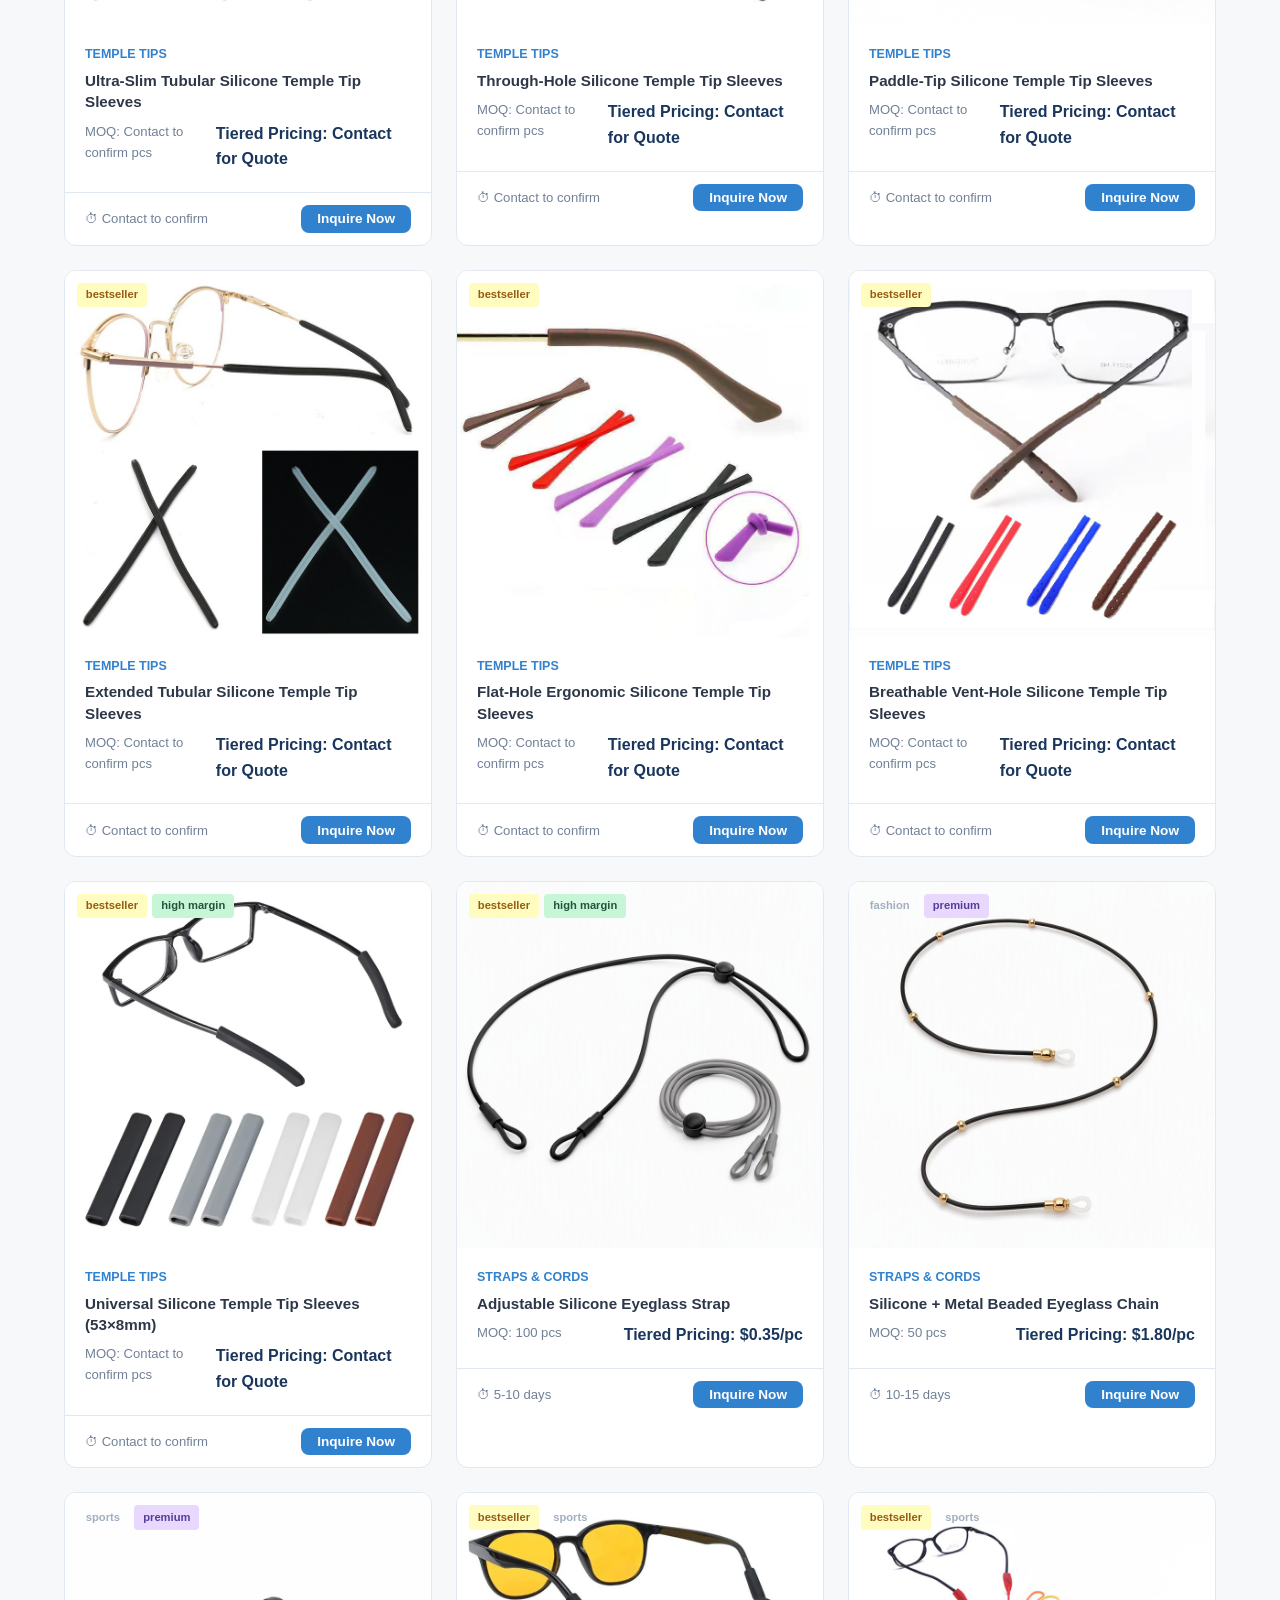
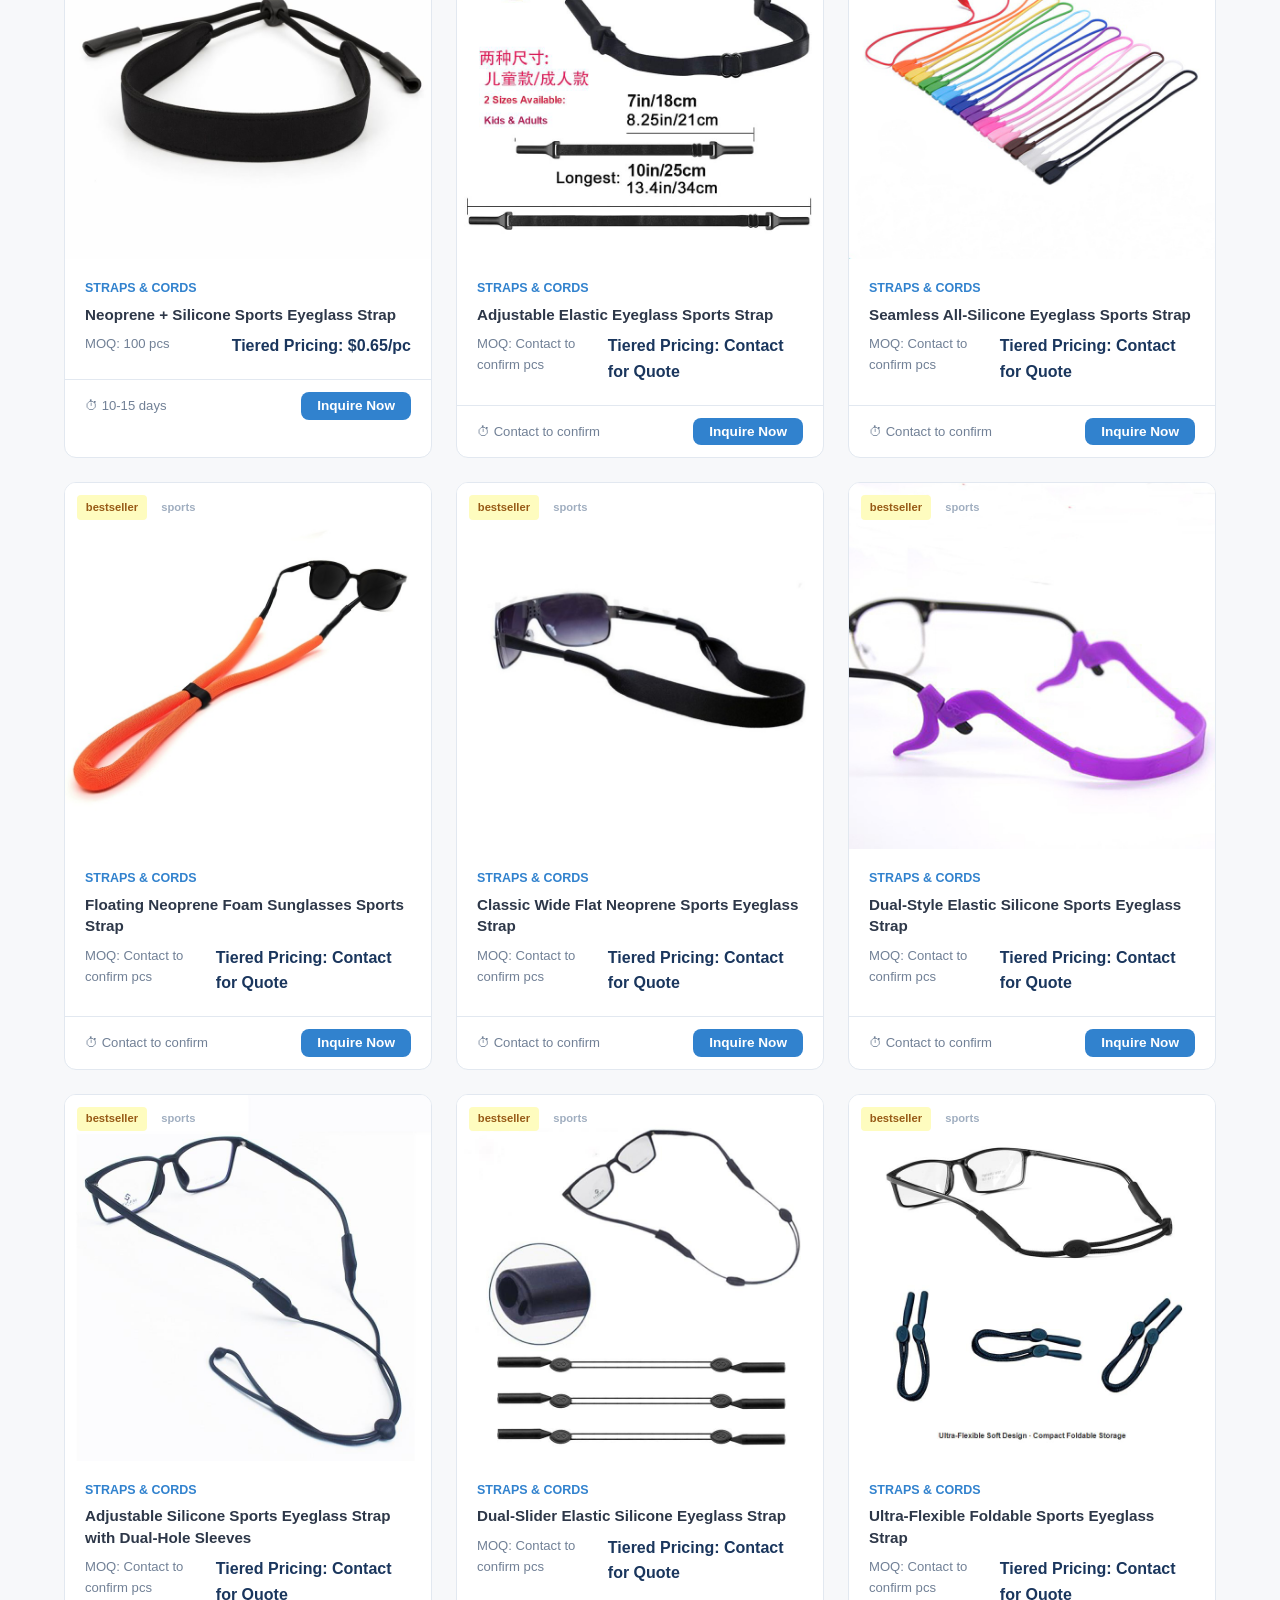
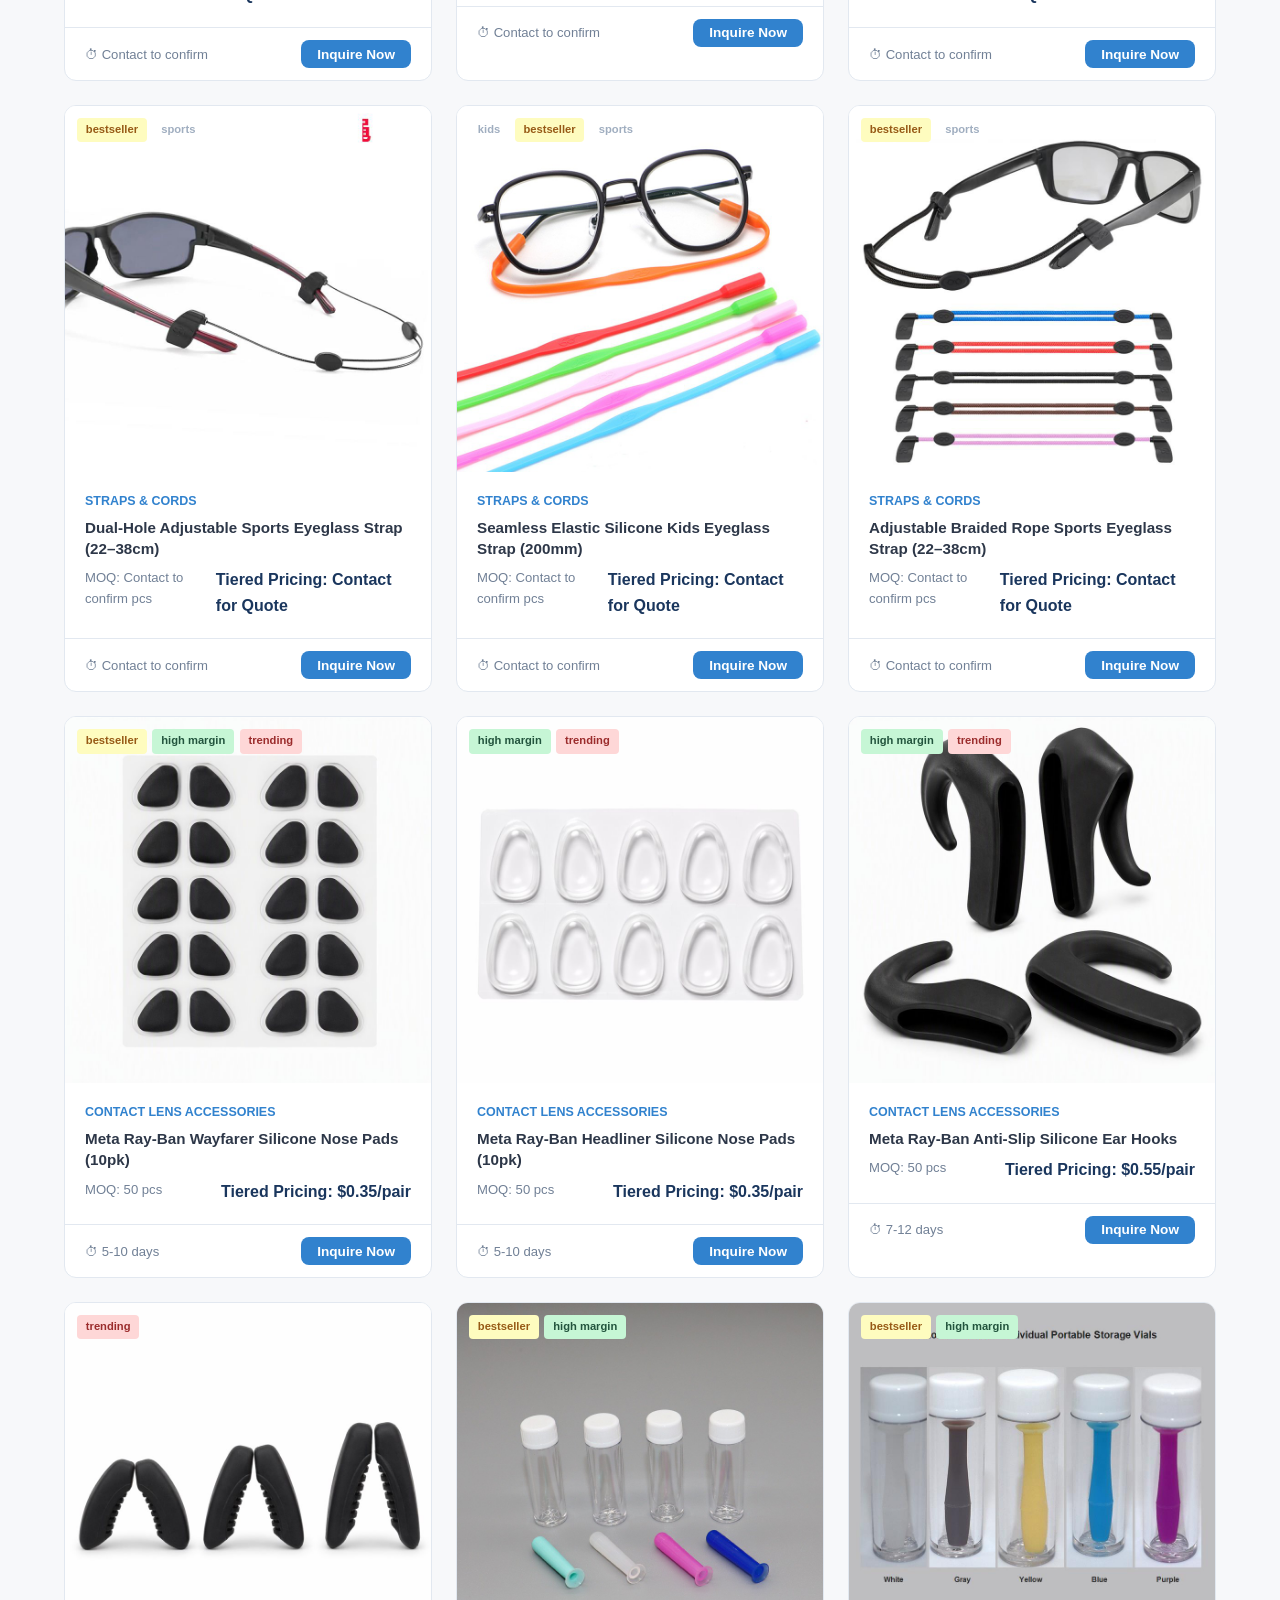
==== commit 928a1f13: "Update Nose Pads count to 21 and add SNP-021 to inquiry dropdown" ====
--- a/index.html
+++ b/index.html
@@ -12,7 +12,7 @@
 <meta property="og:type" content="website">
 <meta property="og:url" content="https://www.groupmingbo.com/">
 <title>SilicOne Eyewear Accessories - Mingbo Group | OEM/ODM Manufacturer</title>
-<link rel="stylesheet" href="css/style.css?v=20261056">
+<link rel="stylesheet" href="css/style.css?v=20261057">
 </head>
 <body>
 
@@ -126,7 +126,7 @@
       <a href="#products" class="cat-card" onclick="document.querySelector('[data-filter=nose]').click()">
         <span class="cat-icon">👃</span>
         <span class="cat-name" data-i18n="cat_nose_pads">Silicone Nose Pads</span>
-        <span class="cat-count" data-cat="nose">20 Products</span>
+        <span class="cat-count" data-cat="nose">21 Products</span>
       </a>
       <a href="#products" class="cat-card" onclick="document.querySelector('[data-filter=ear]').click()">
         <span class="cat-icon">👂</span>
@@ -426,6 +426,7 @@
                 <option>SNP-018 - Semi-Circular D-Shape Slip-On Silicone Nose Pads</option>
                 <option>SNP-019 - Anatomical Slip-On Silicone Nose Pad Sleeves (L/R Pair)</option>
                 <option>SNP-020 - Dual-Channel Slip-On Silicone Nose Pads</option>
+                <option>SNP-021 - Acetate Dual-Insert Snap-In Silicone Nose Pads (4 Styles)</option>
               </optgroup>
               <optgroup label="Ear Hooks">
                 <option>EH-001 - Anti-Slip Silicone Ear Hooks</option>
@@ -574,9 +575,9 @@
 <button class="scroll-top" aria-label="Scroll to top">↑</button>
 
 <!-- Scripts -->
-<script src="js/i18n.js?v=20261056"></script>
-<script src="js/data.js?v=20261056"></script>
-<script src="js/main.js?v=20261056"></script>
+<script src="js/i18n.js?v=20261057"></script>
+<script src="js/data.js?v=20261057"></script>
+<script src="js/main.js?v=20261057"></script>
 
 </body>
 </html>
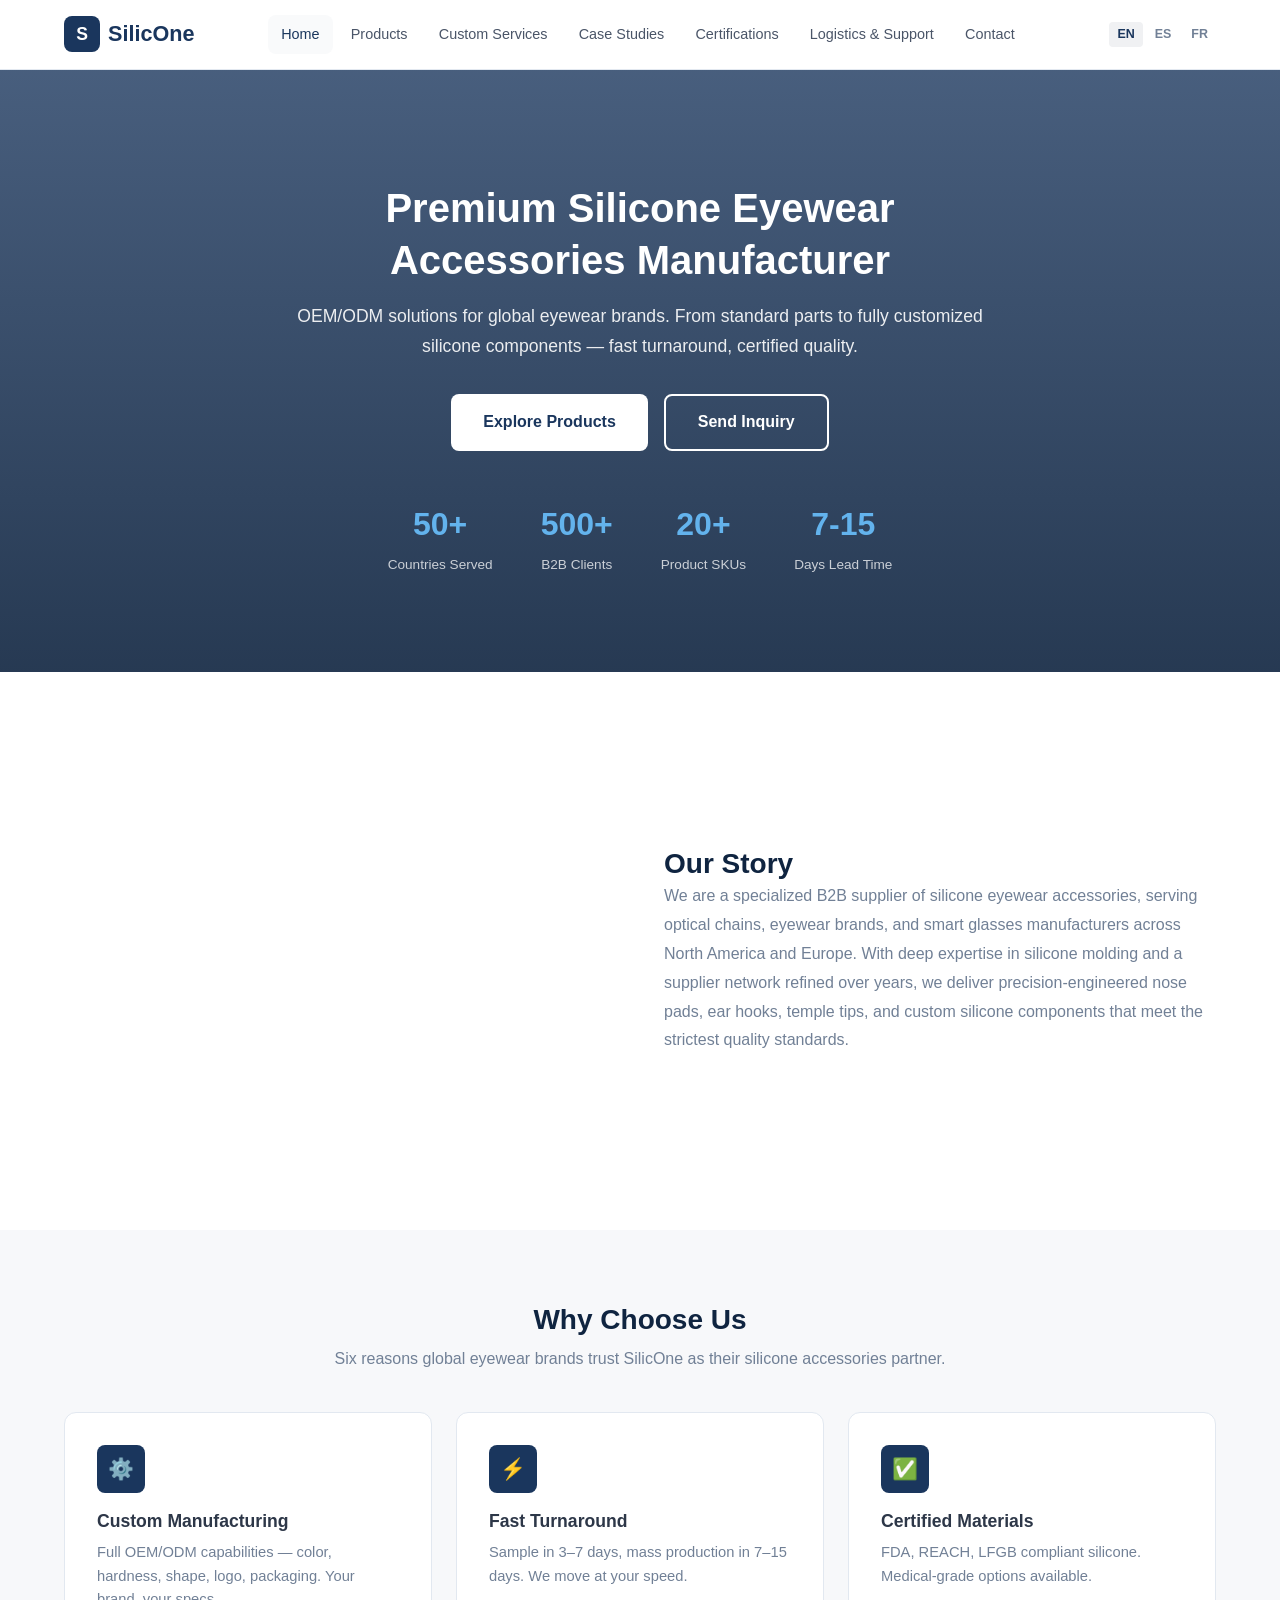
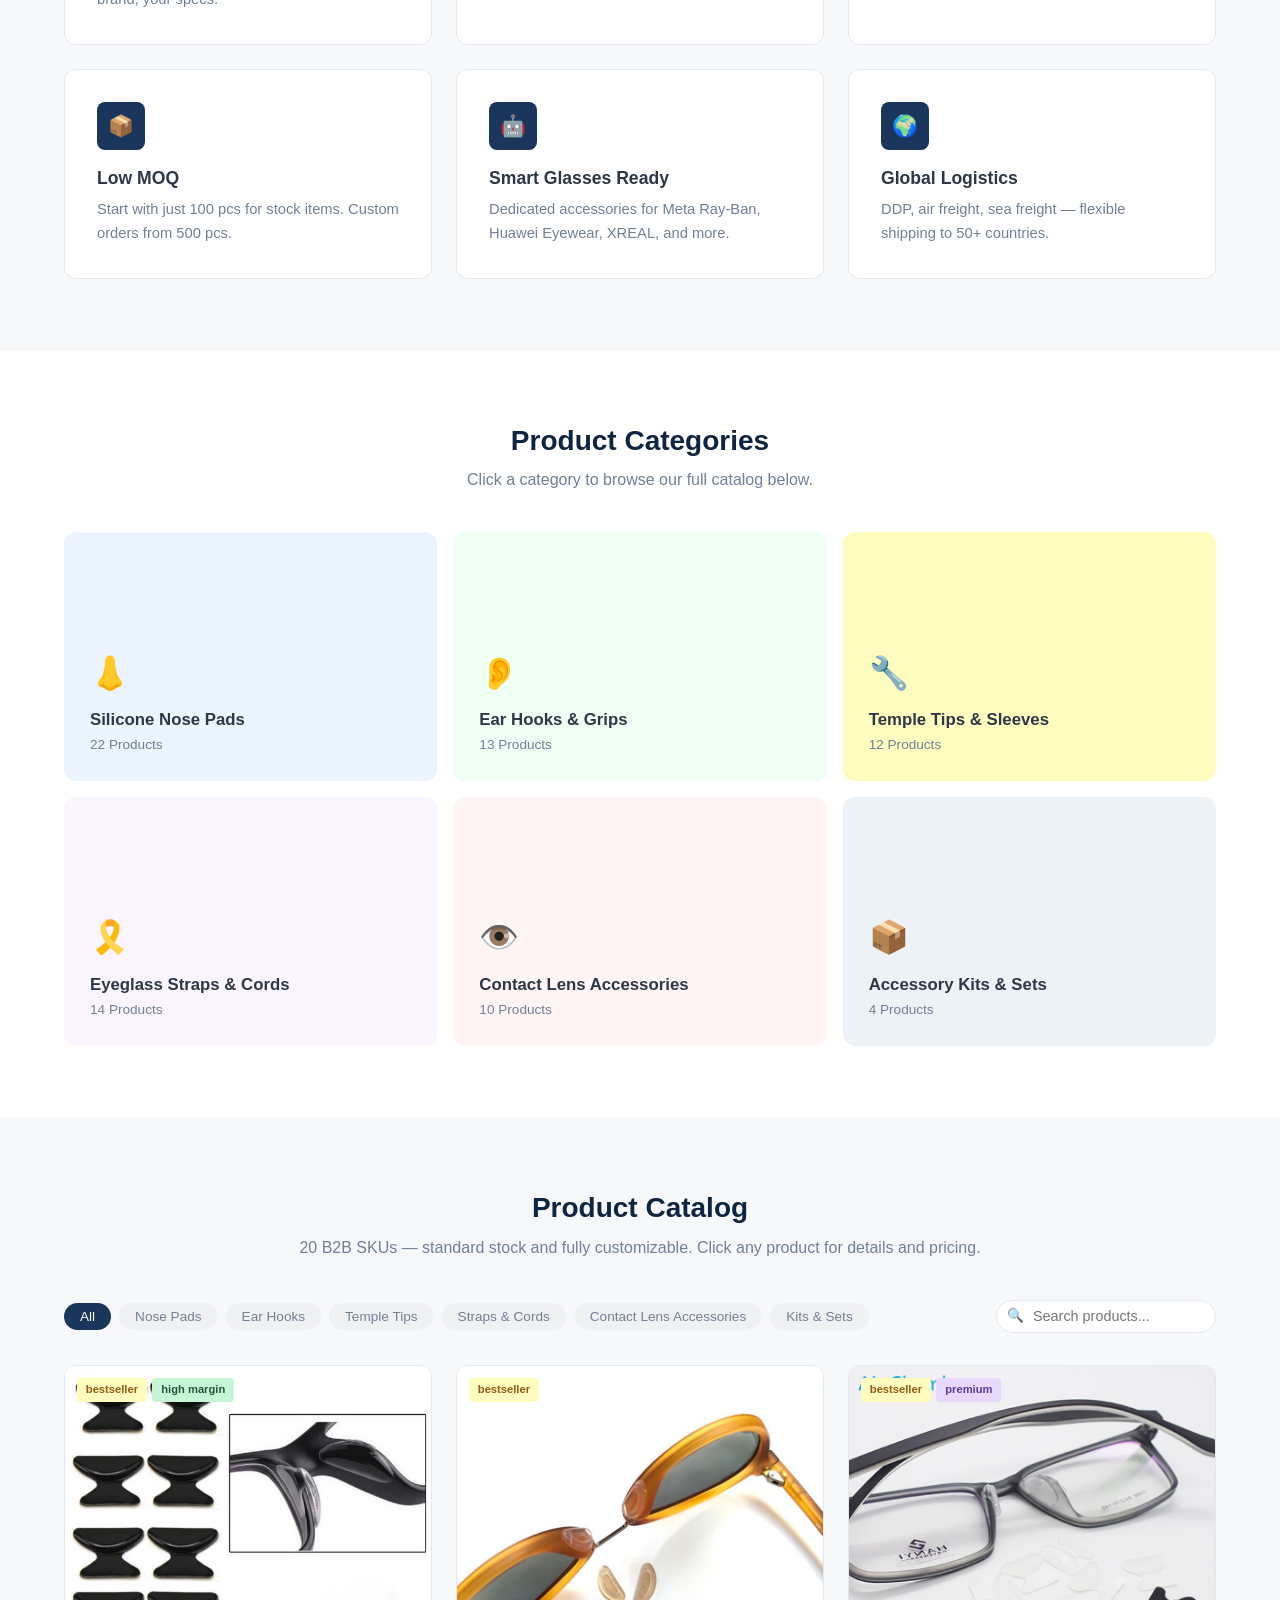
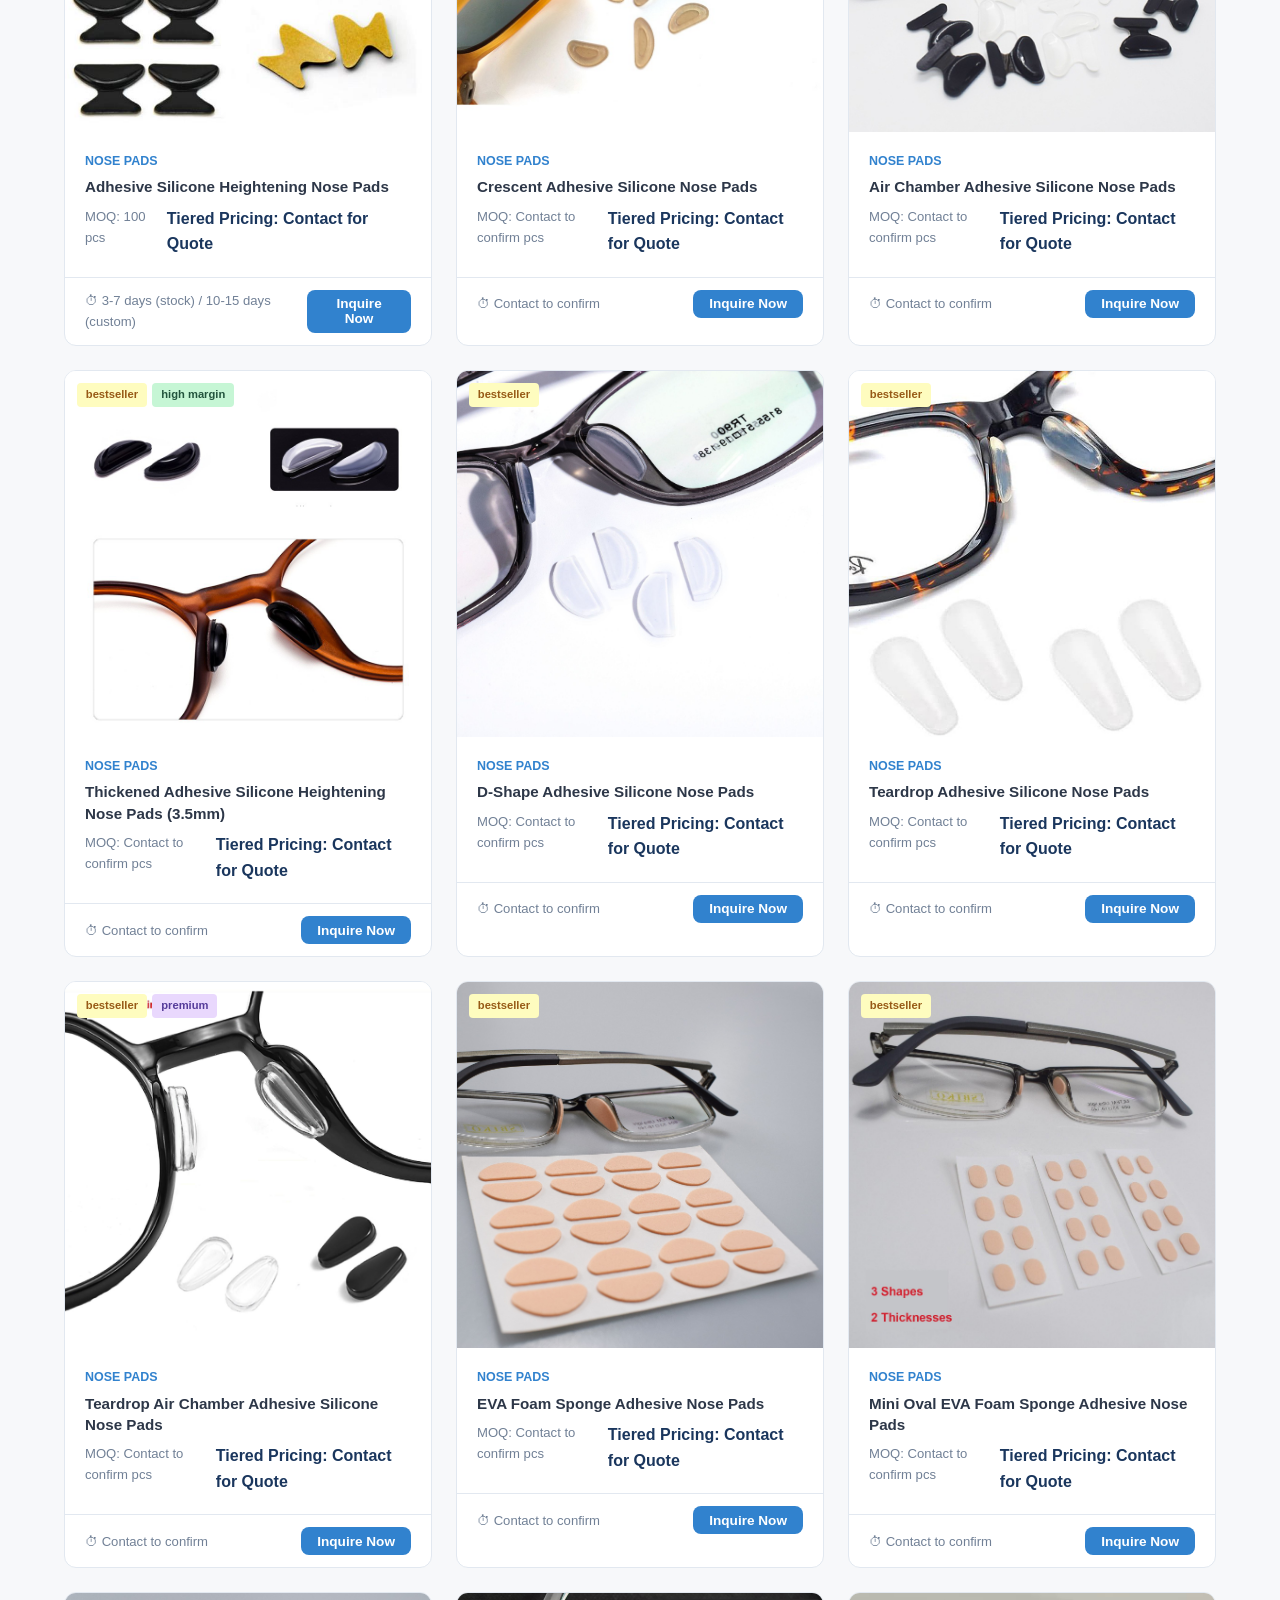
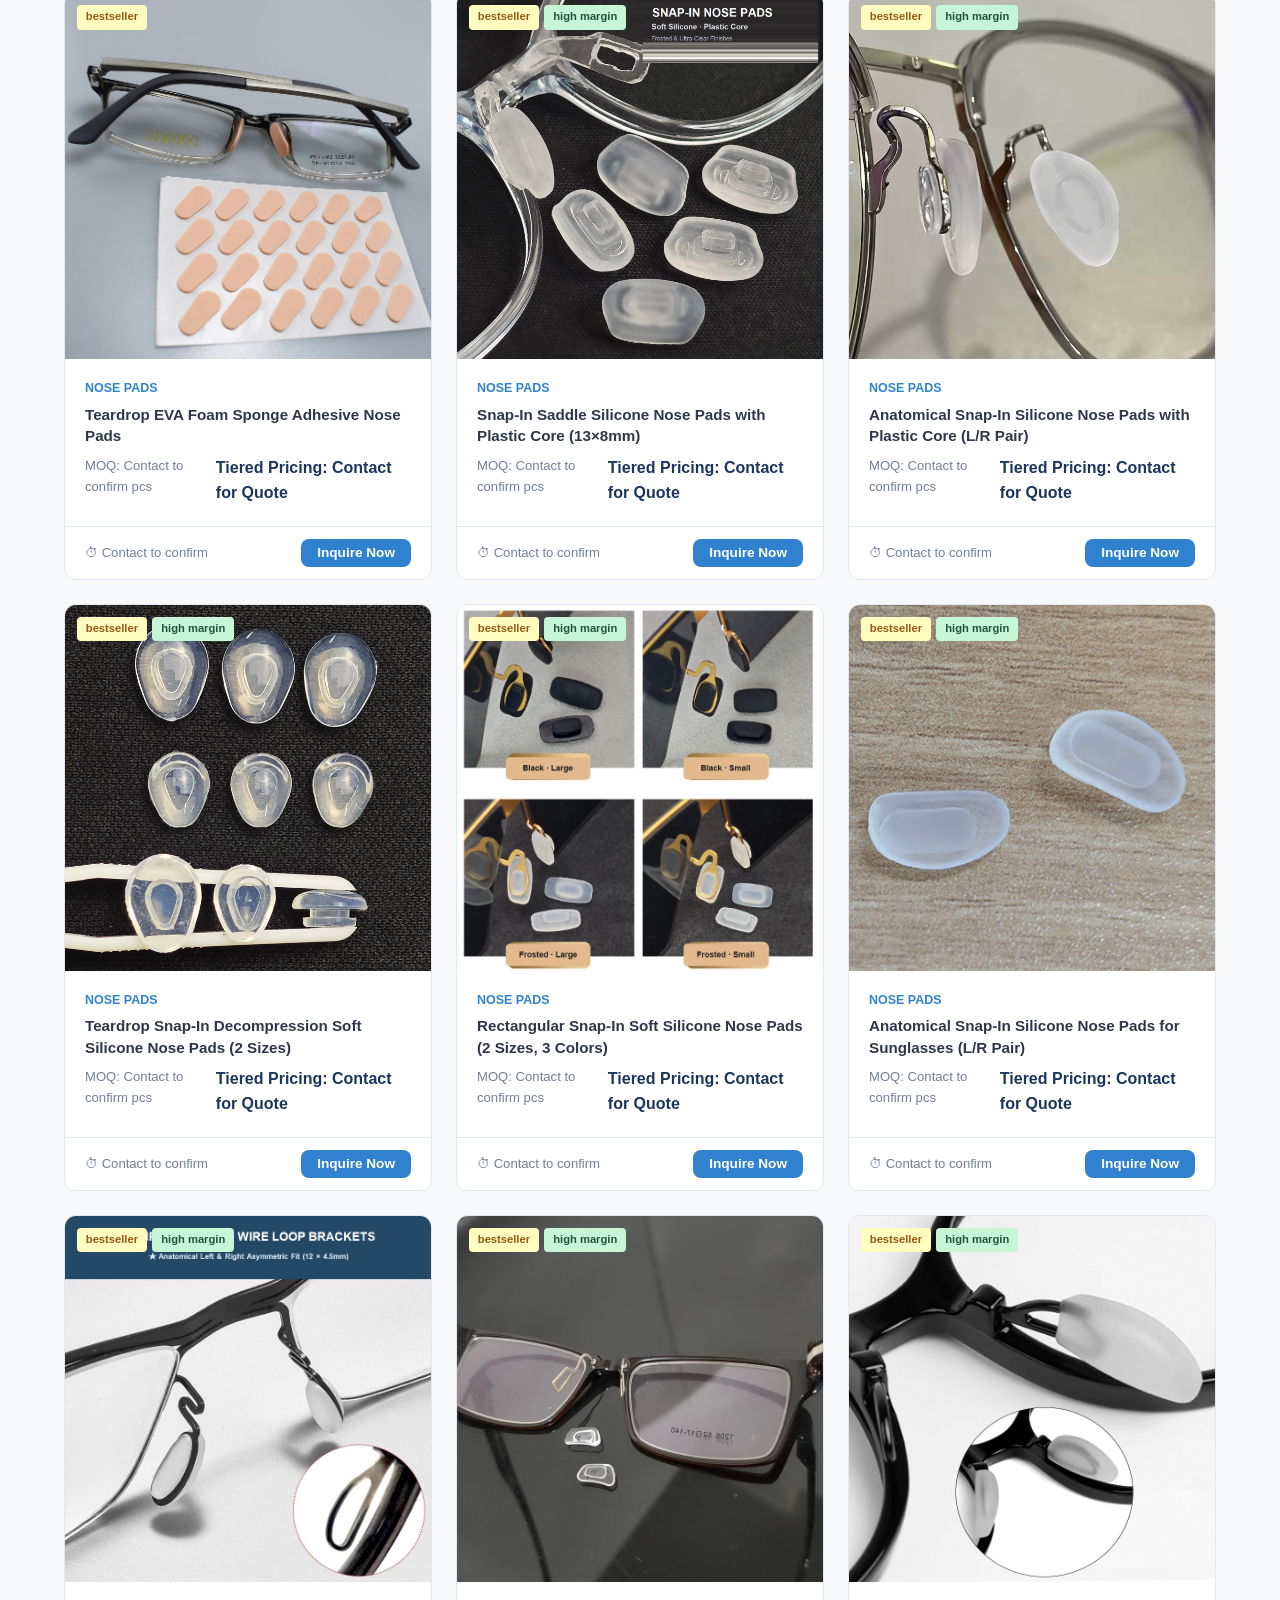
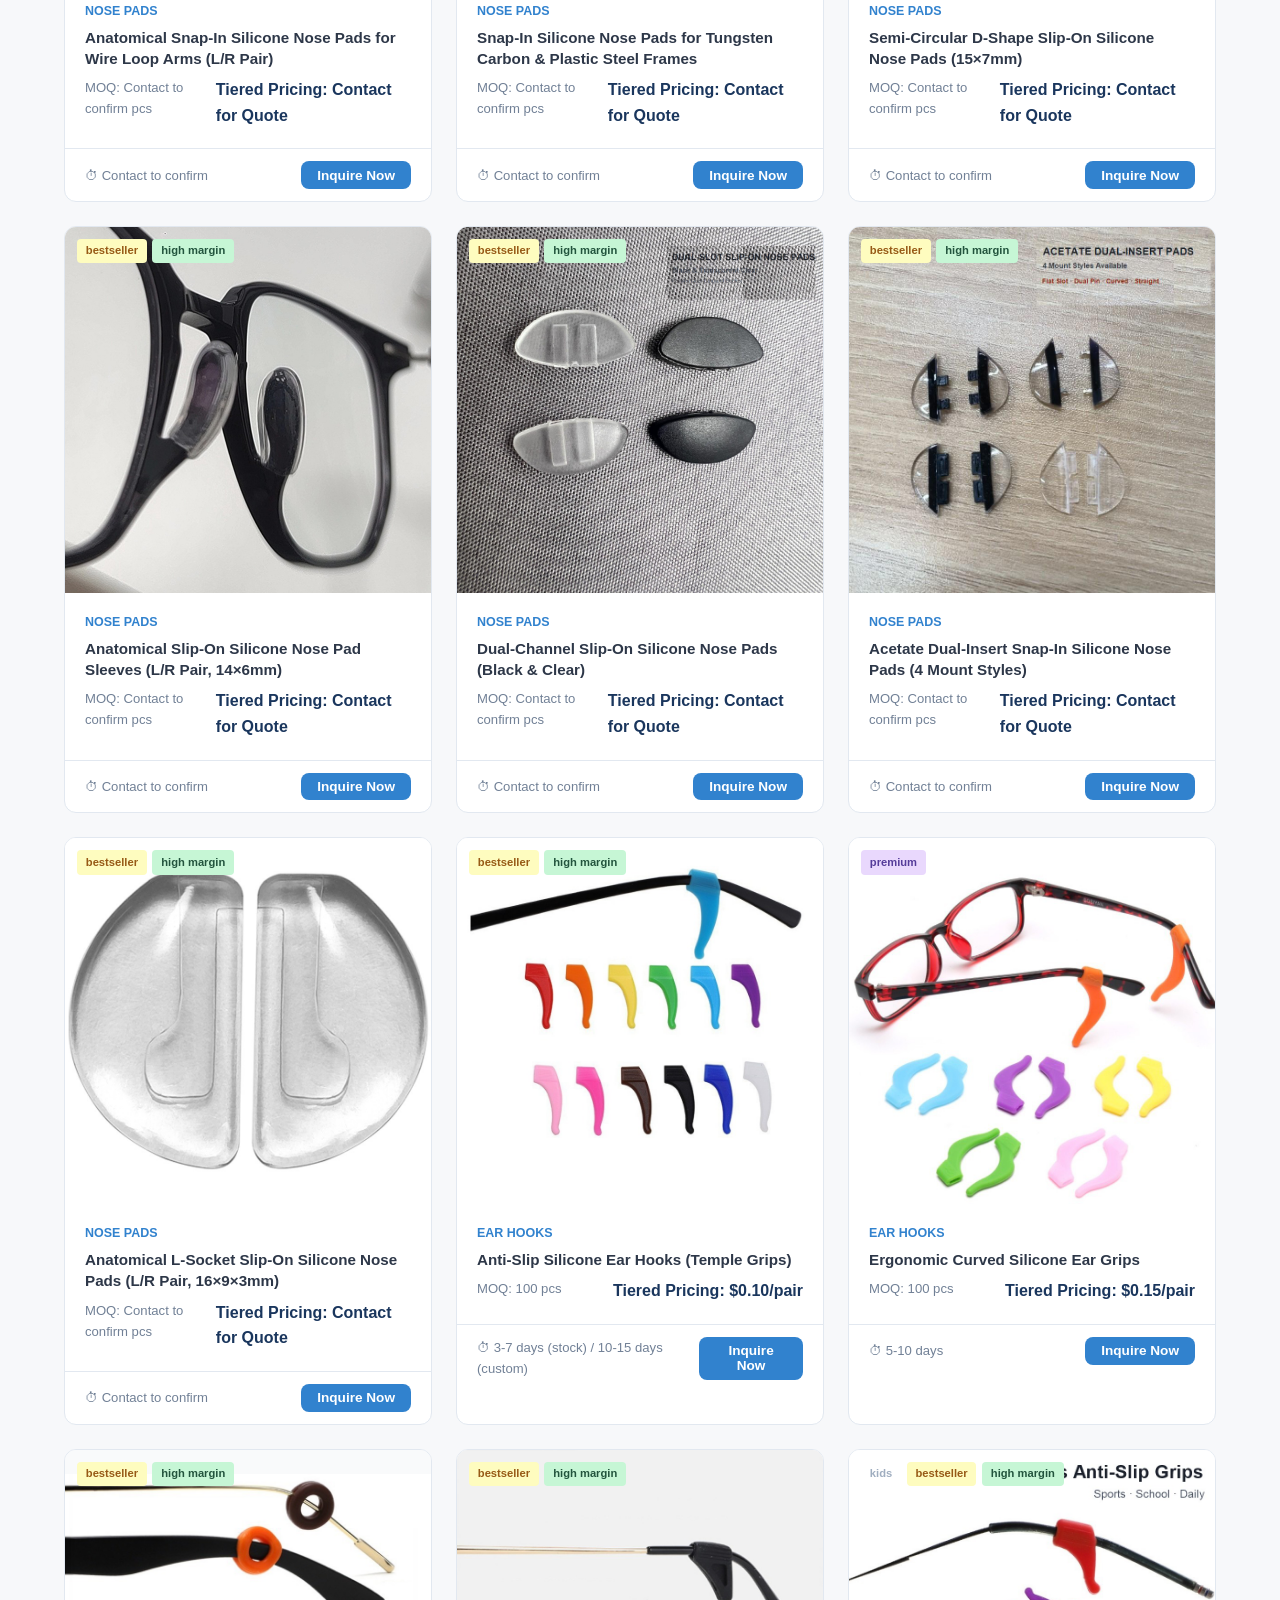
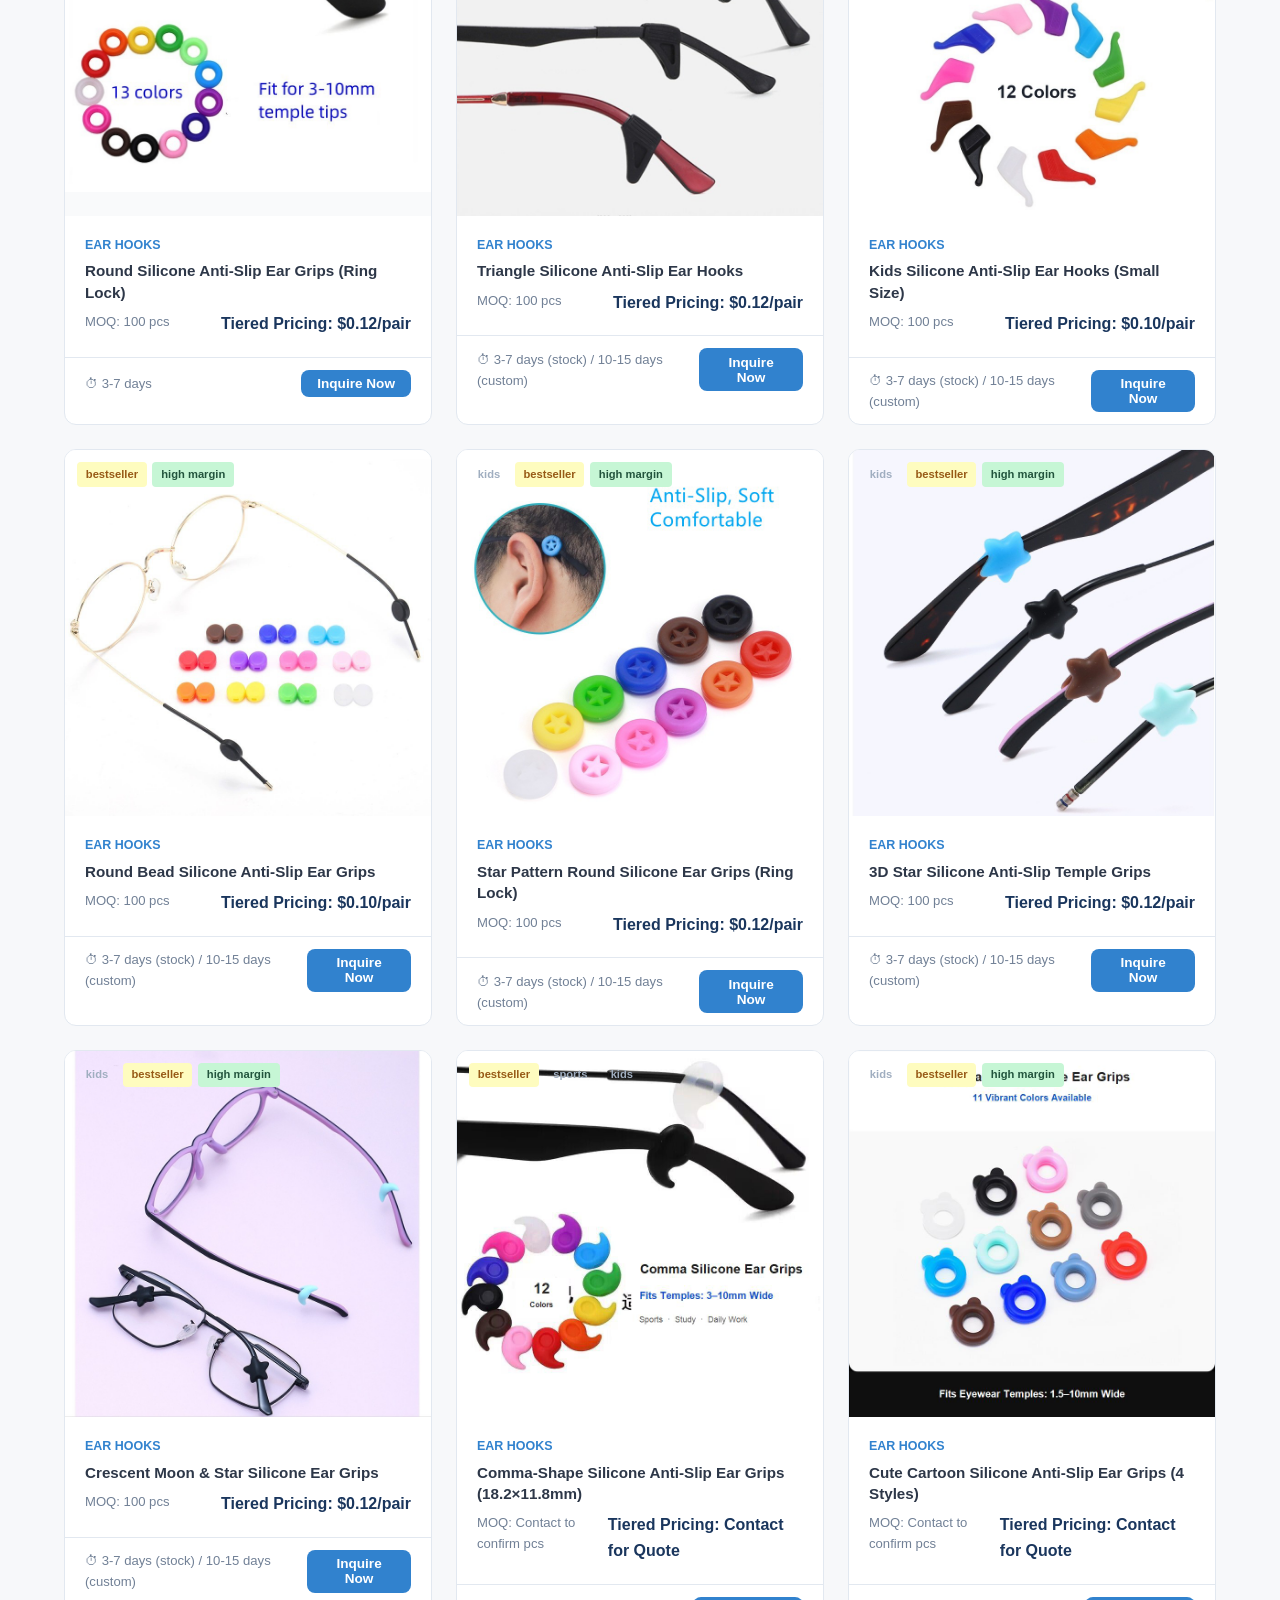
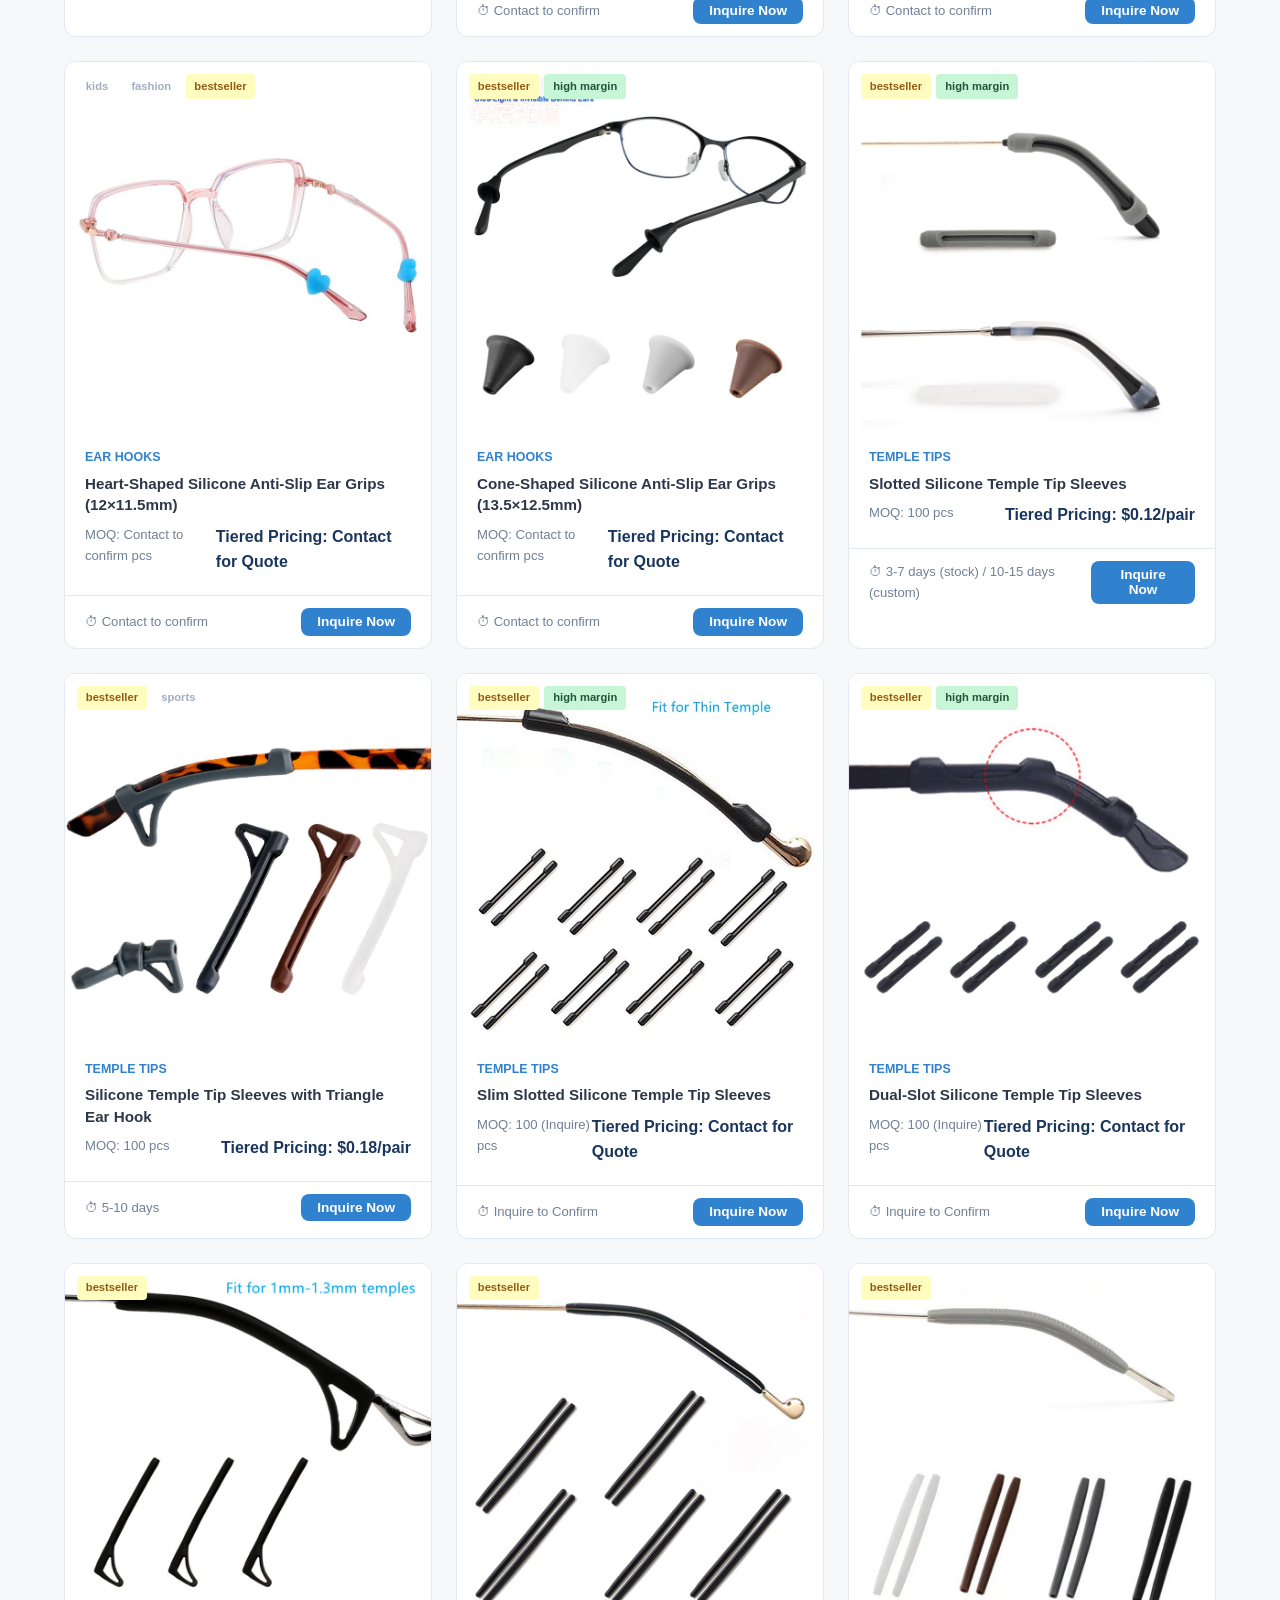
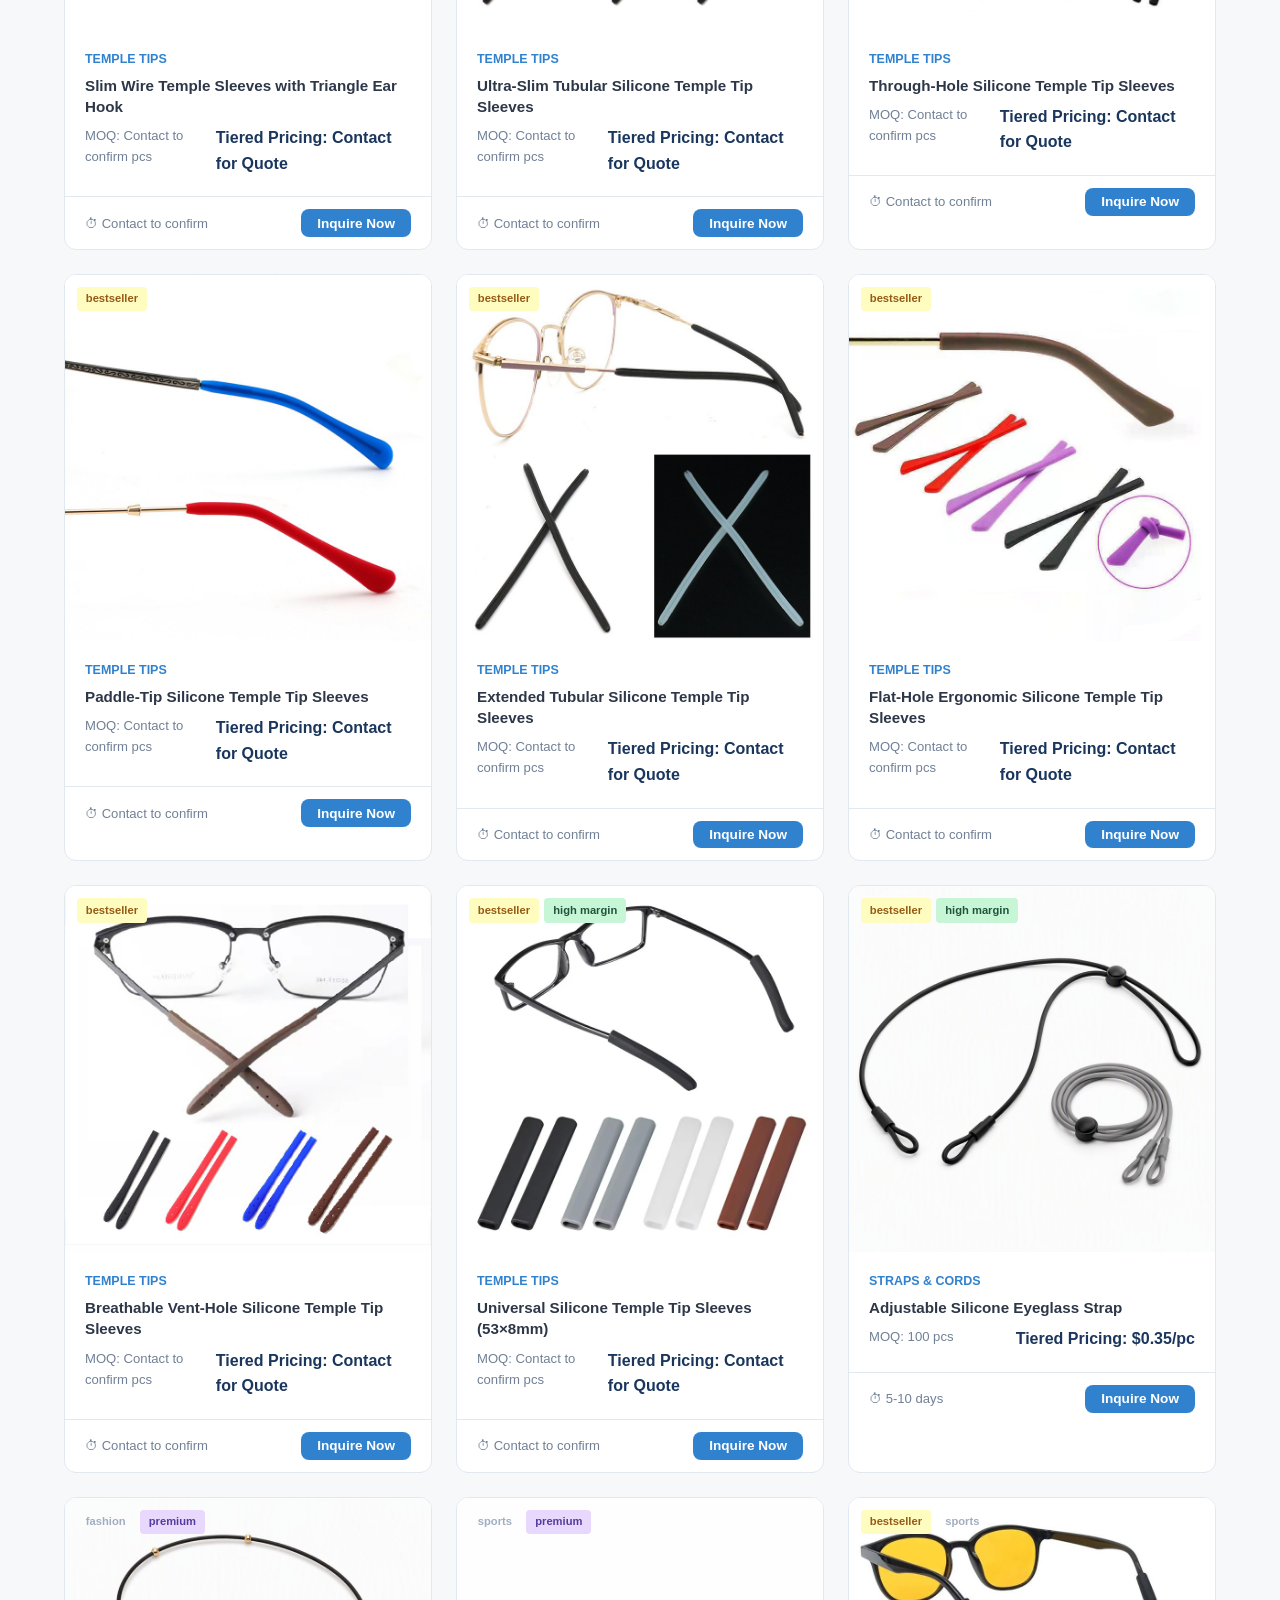
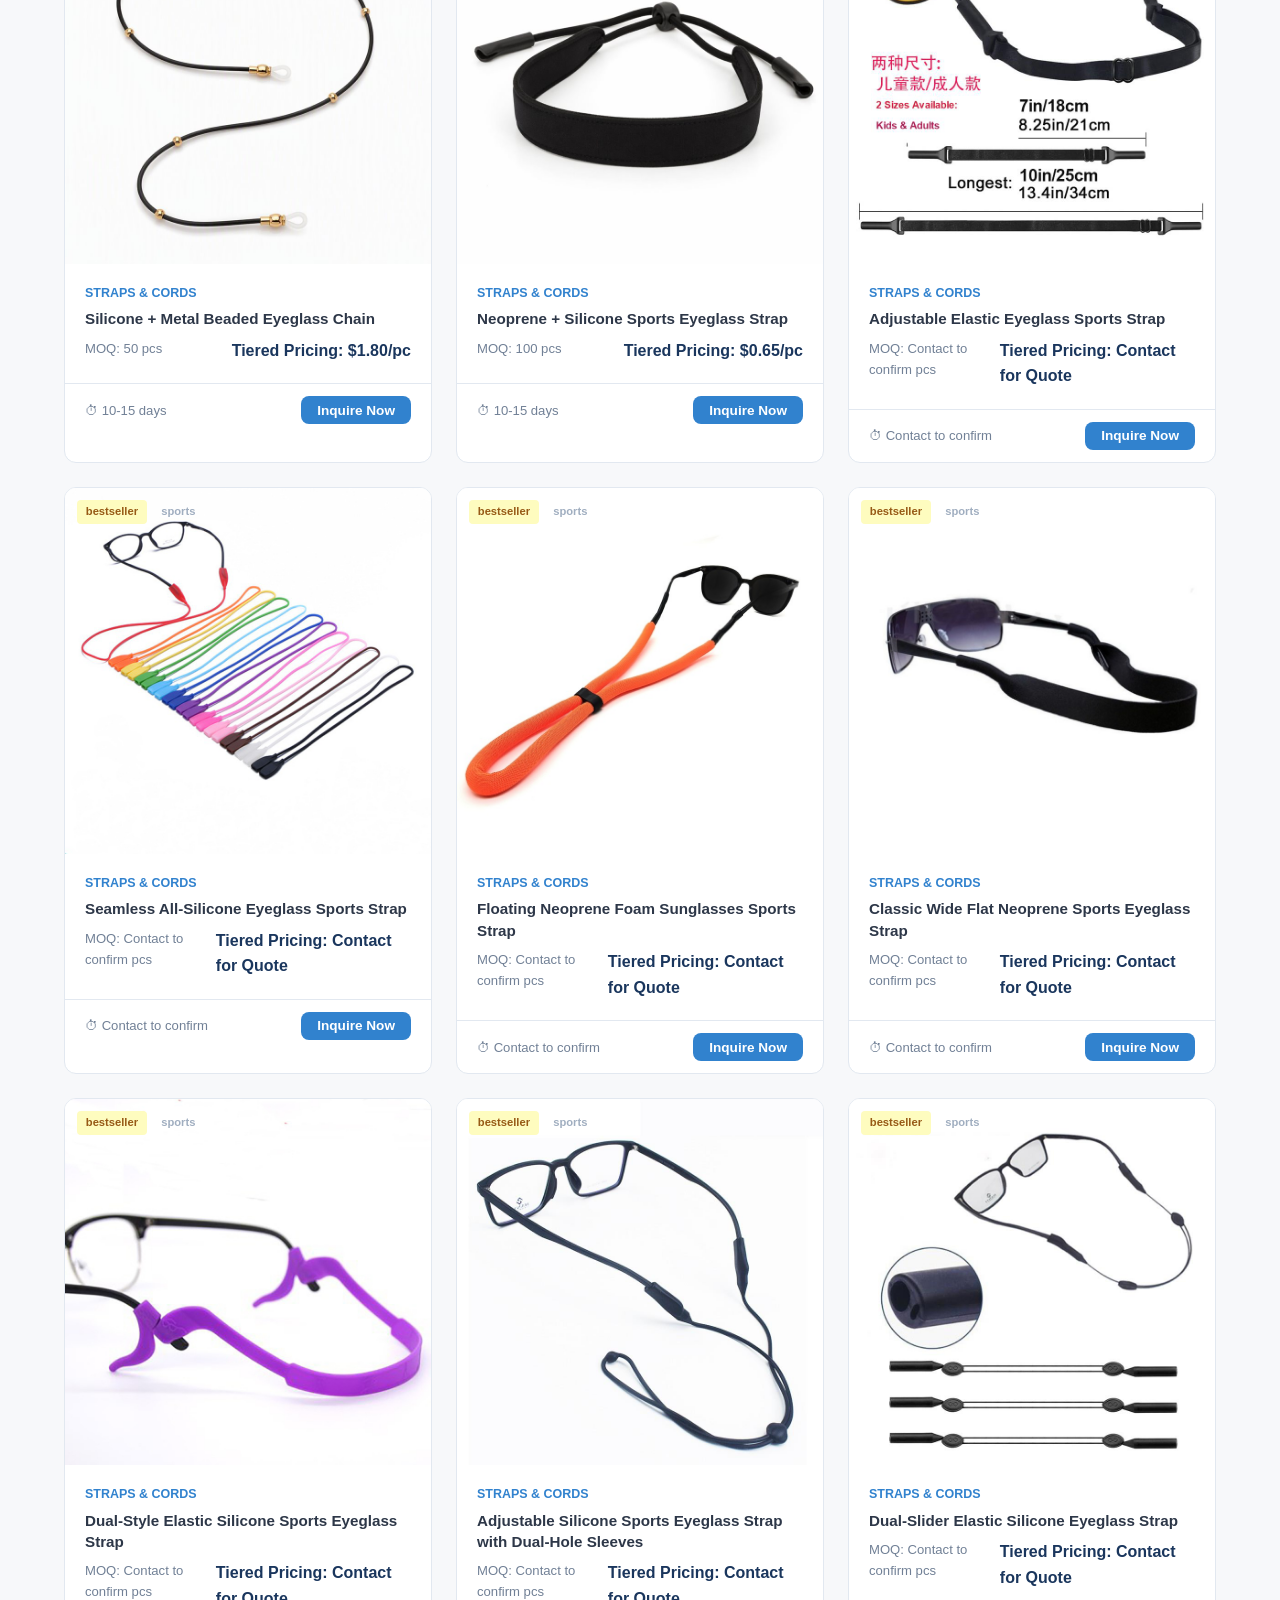
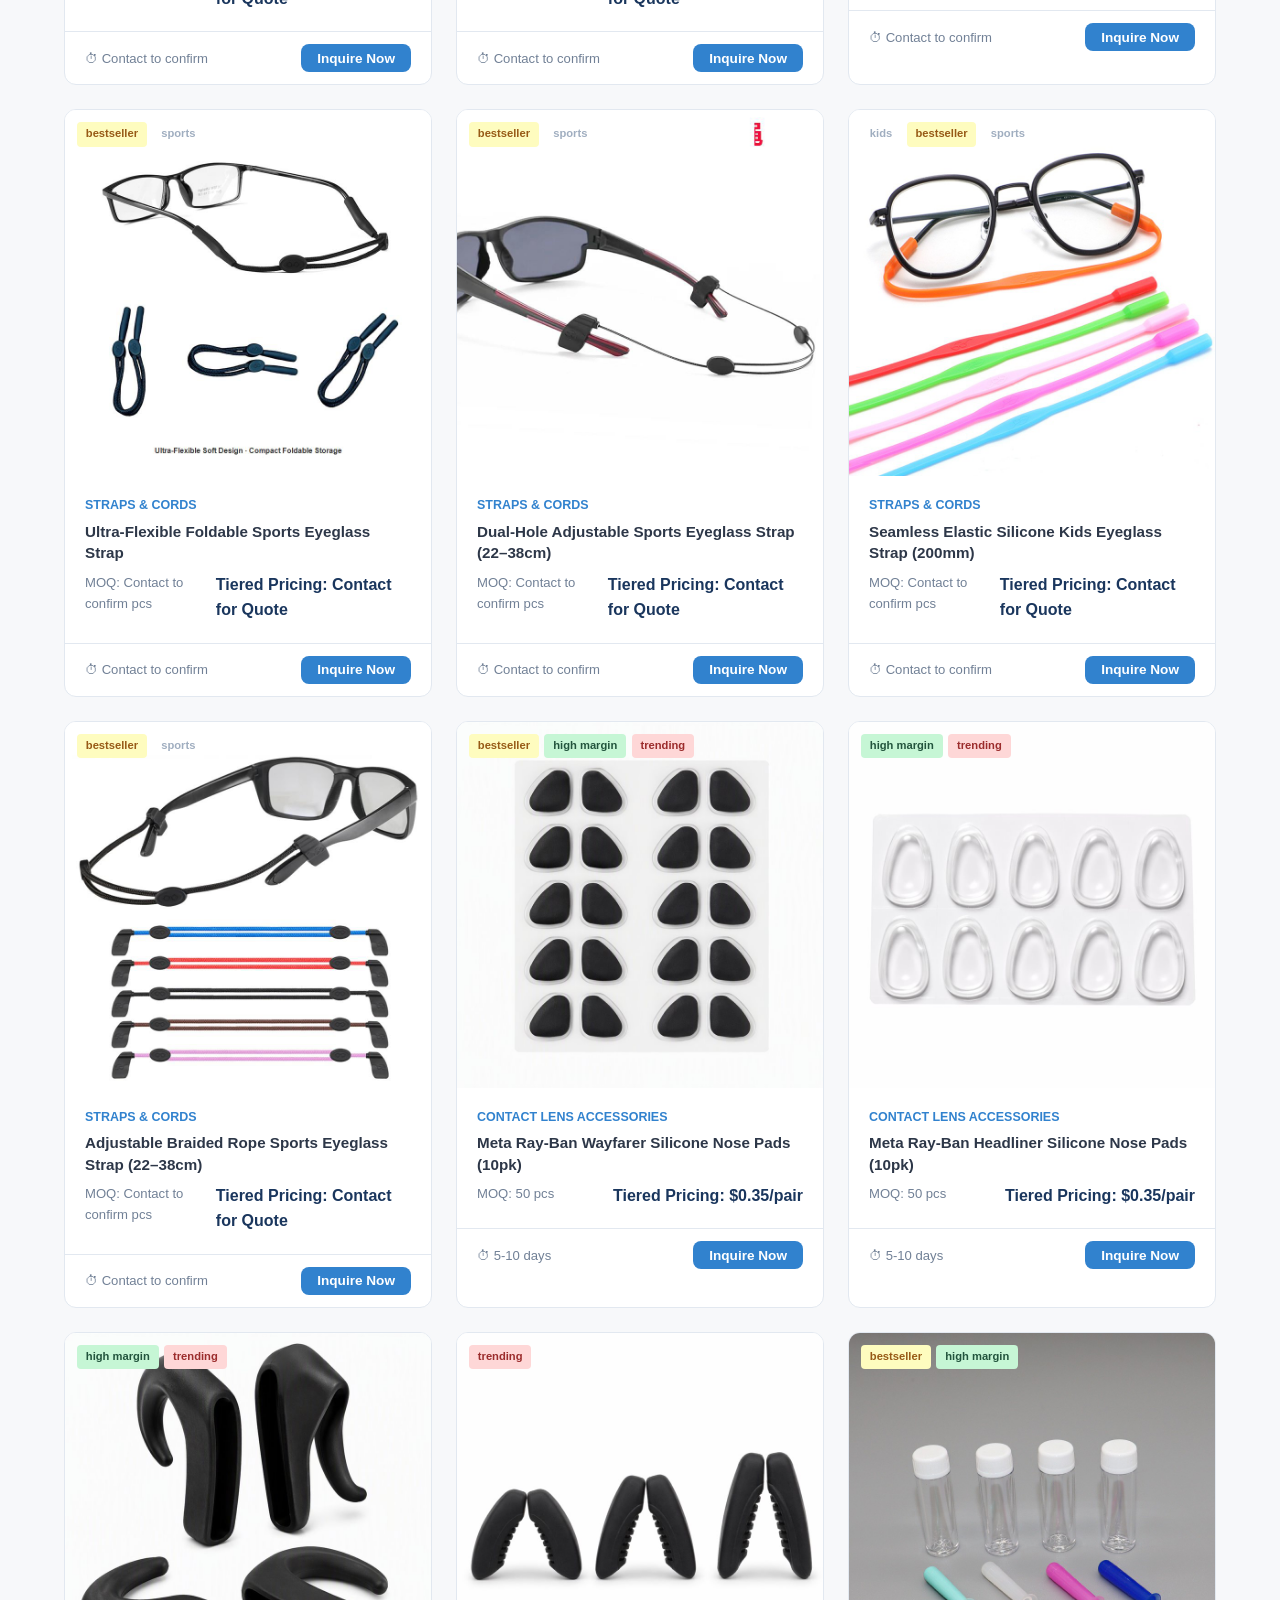
==== commit f57a519d: "Update Nose Pads count to 22, add SNP-022 option, bump cache v20261058" ====
--- a/index.html
+++ b/index.html
@@ -12,7 +12,7 @@
 <meta property="og:type" content="website">
 <meta property="og:url" content="https://www.groupmingbo.com/">
 <title>SilicOne Eyewear Accessories - Mingbo Group | OEM/ODM Manufacturer</title>
-<link rel="stylesheet" href="css/style.css?v=20261057">
+<link rel="stylesheet" href="css/style.css?v=20261058">
 </head>
 <body>
 
@@ -126,7 +126,7 @@
       <a href="#products" class="cat-card" onclick="document.querySelector('[data-filter=nose]').click()">
         <span class="cat-icon">👃</span>
         <span class="cat-name" data-i18n="cat_nose_pads">Silicone Nose Pads</span>
-        <span class="cat-count" data-cat="nose">21 Products</span>
+        <span class="cat-count" data-cat="nose">22 Products</span>
       </a>
       <a href="#products" class="cat-card" onclick="document.querySelector('[data-filter=ear]').click()">
         <span class="cat-icon">👂</span>
@@ -427,6 +427,7 @@
                 <option>SNP-019 - Anatomical Slip-On Silicone Nose Pad Sleeves (L/R Pair)</option>
                 <option>SNP-020 - Dual-Channel Slip-On Silicone Nose Pads</option>
                 <option>SNP-021 - Acetate Dual-Insert Snap-In Silicone Nose Pads (4 Styles)</option>
+                <option>SNP-022 - Anatomical L-Socket Slip-On Silicone Nose Pads (L/R Pair)</option>
               </optgroup>
               <optgroup label="Ear Hooks">
                 <option>EH-001 - Anti-Slip Silicone Ear Hooks</option>
@@ -575,9 +576,9 @@
 <button class="scroll-top" aria-label="Scroll to top">↑</button>
 
 <!-- Scripts -->
-<script src="js/i18n.js?v=20261057"></script>
-<script src="js/data.js?v=20261057"></script>
-<script src="js/main.js?v=20261057"></script>
+<script src="js/i18n.js?v=20261058"></script>
+<script src="js/data.js?v=20261058"></script>
+<script src="js/main.js?v=20261058"></script>
 
 </body>
 </html>
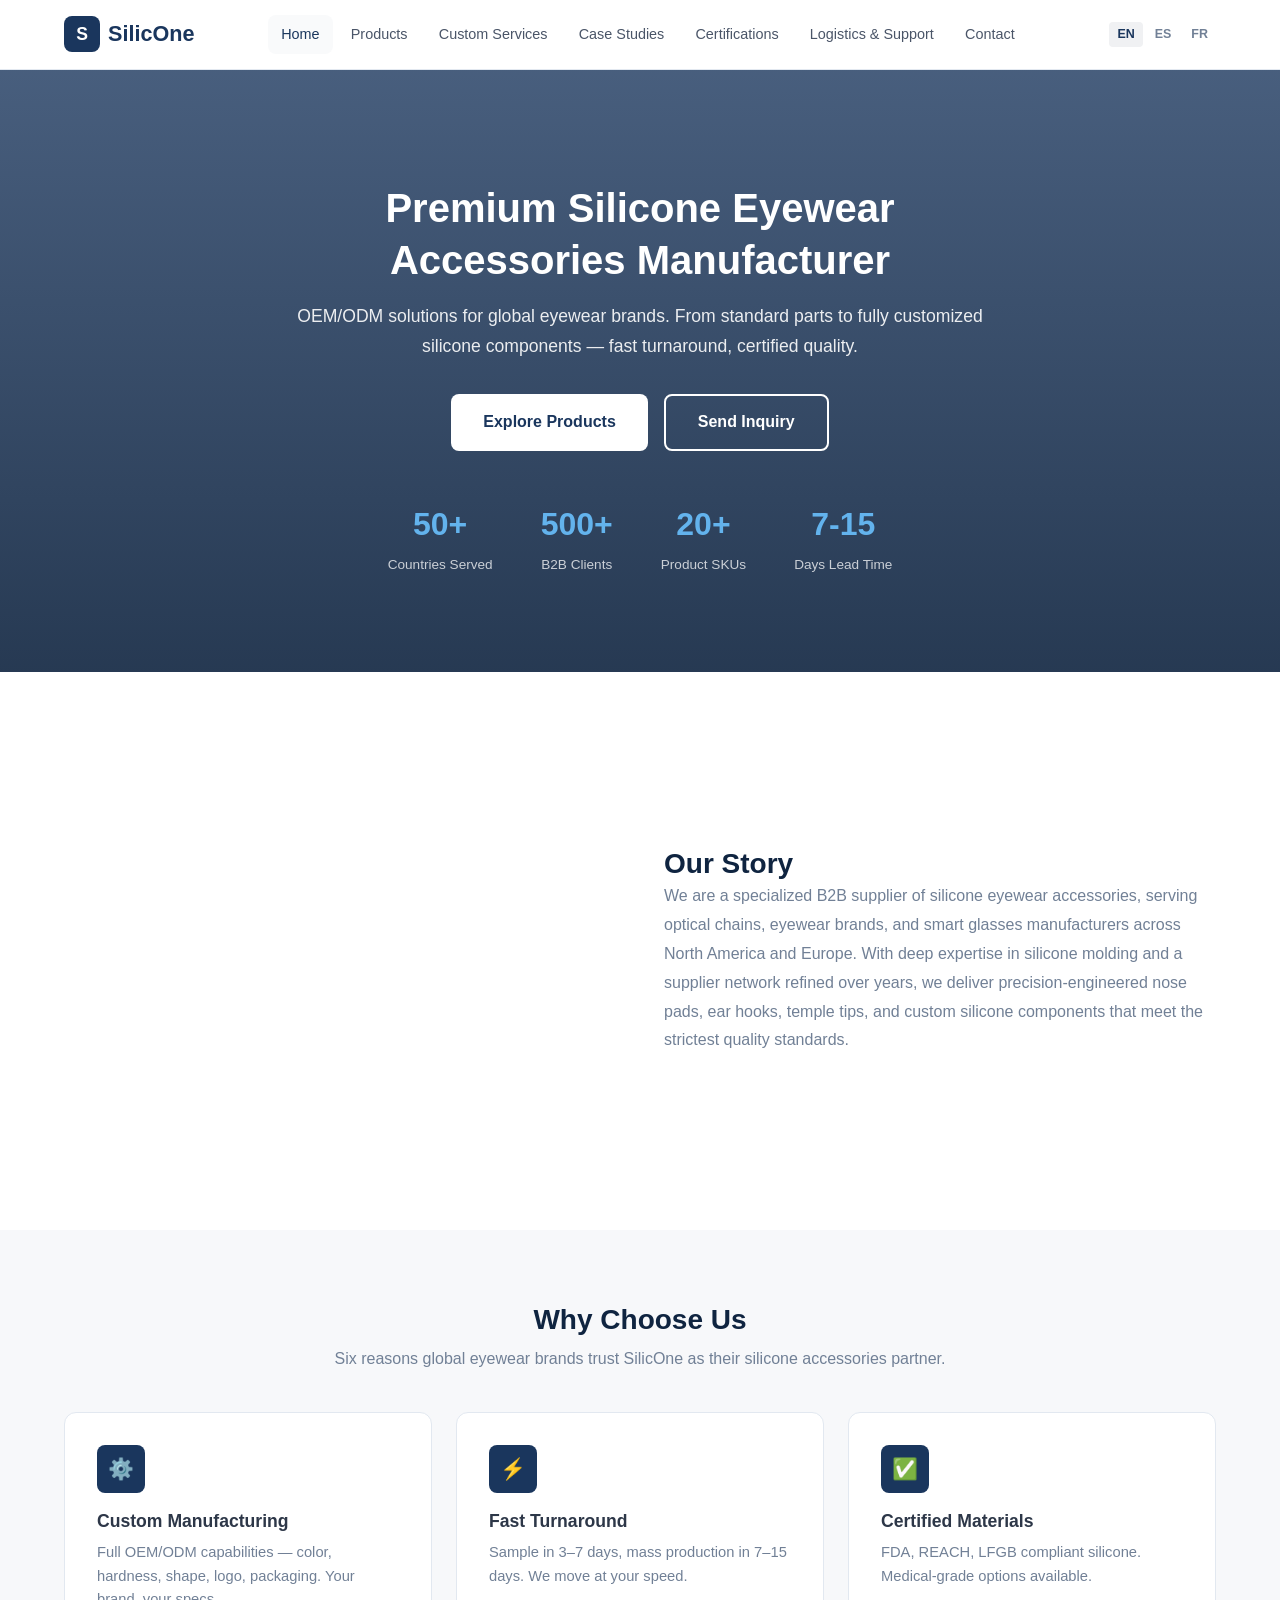
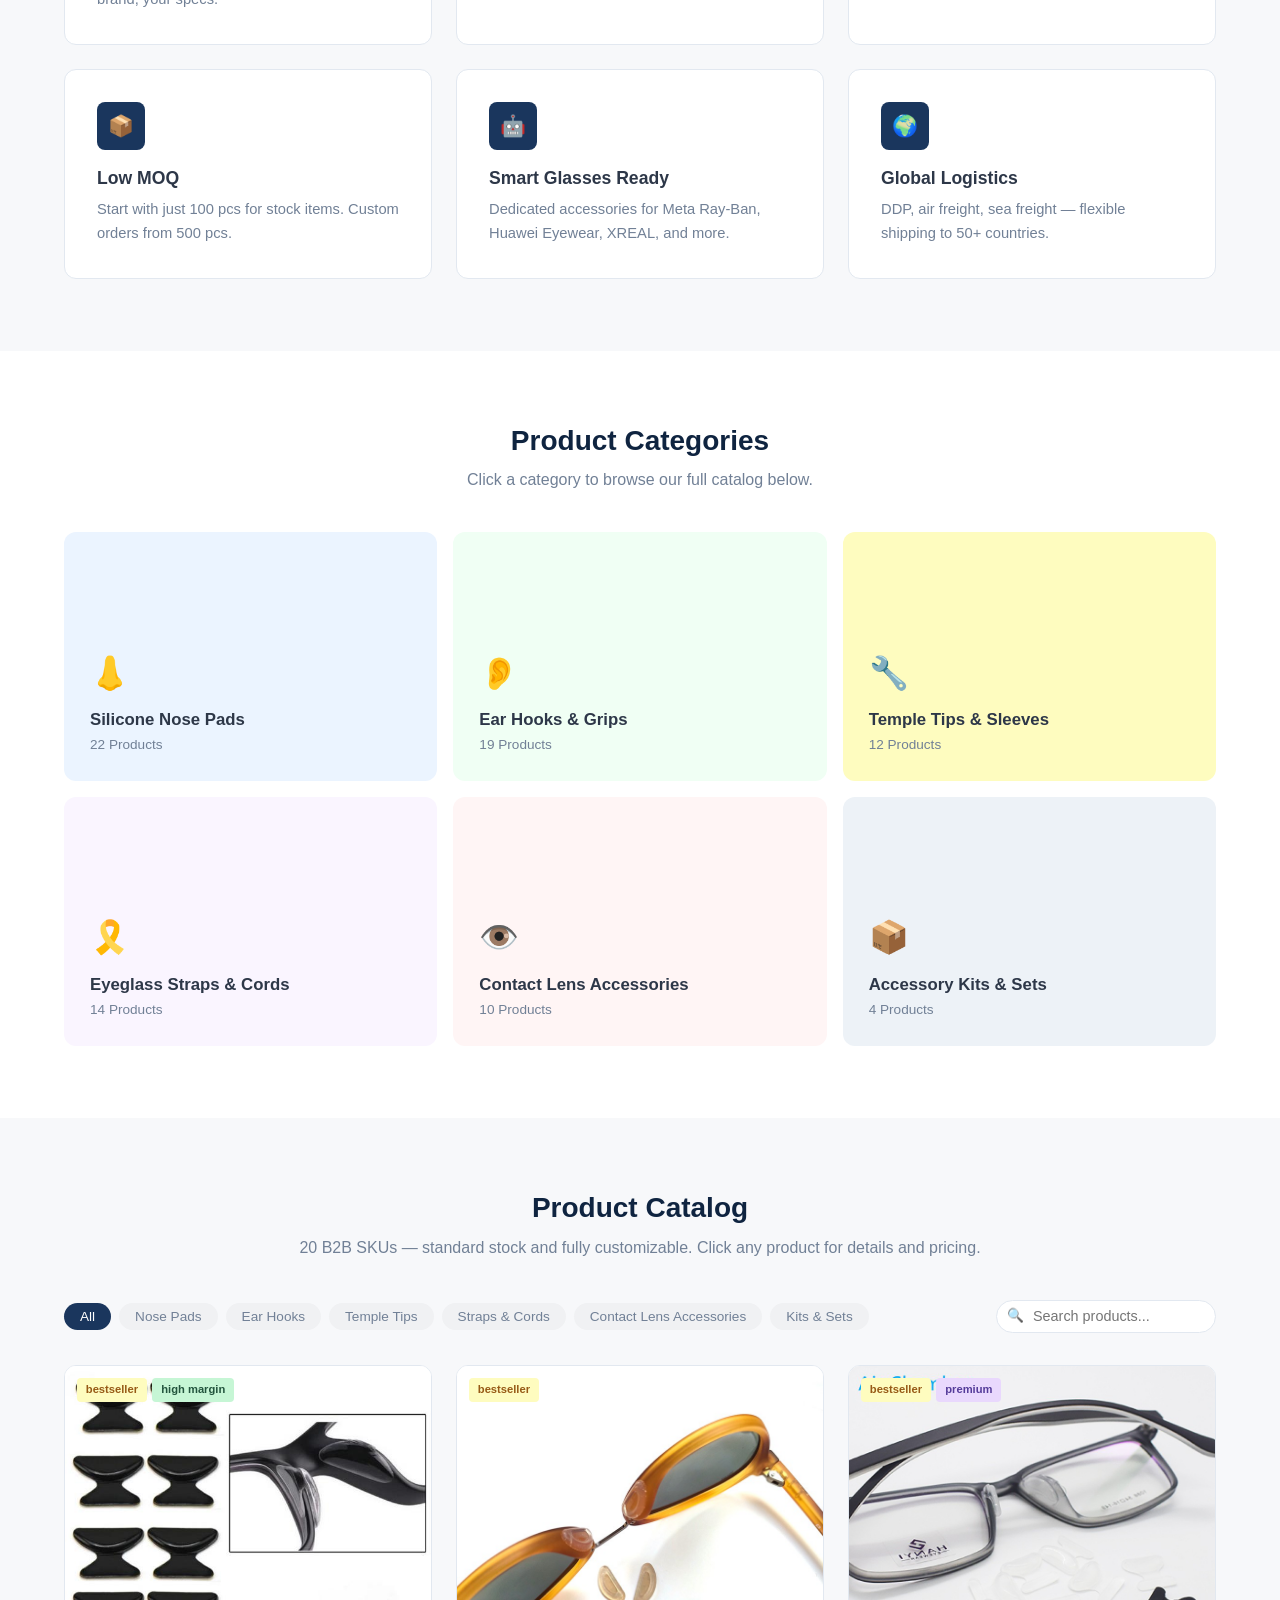
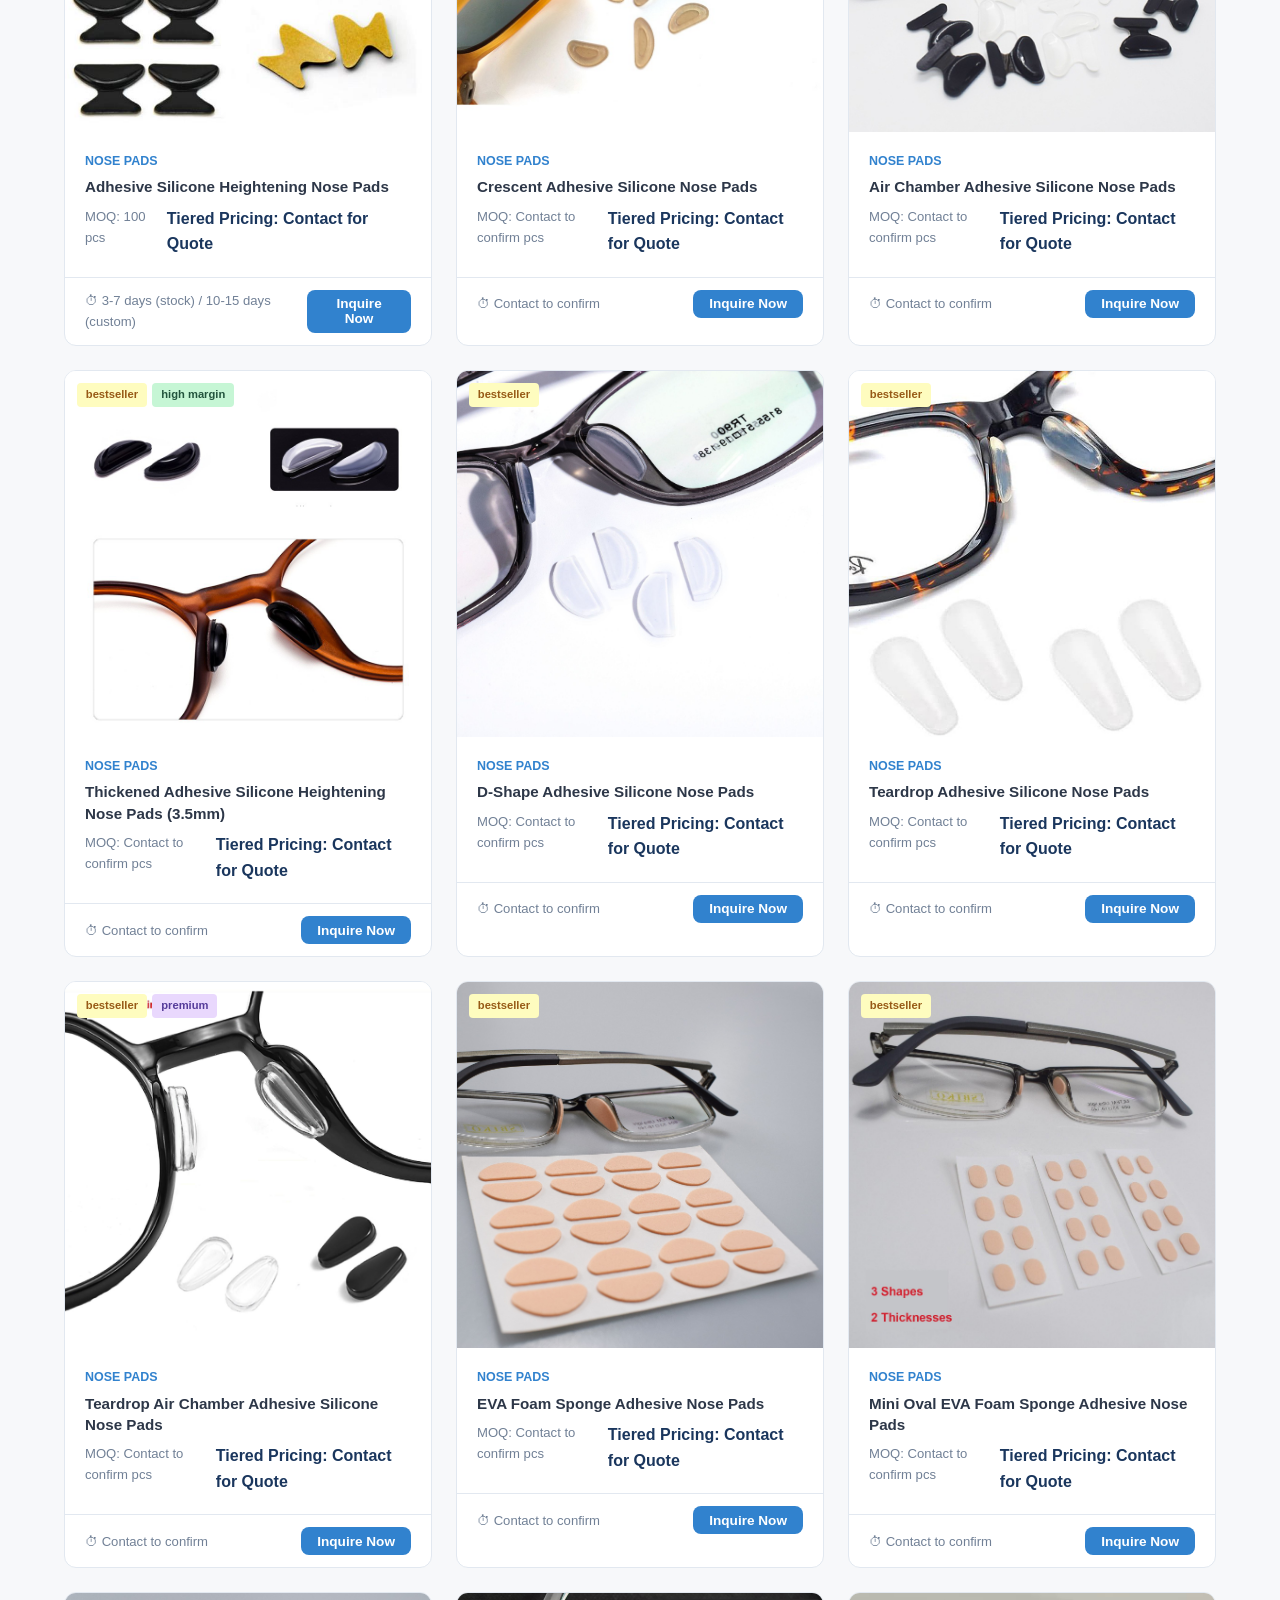
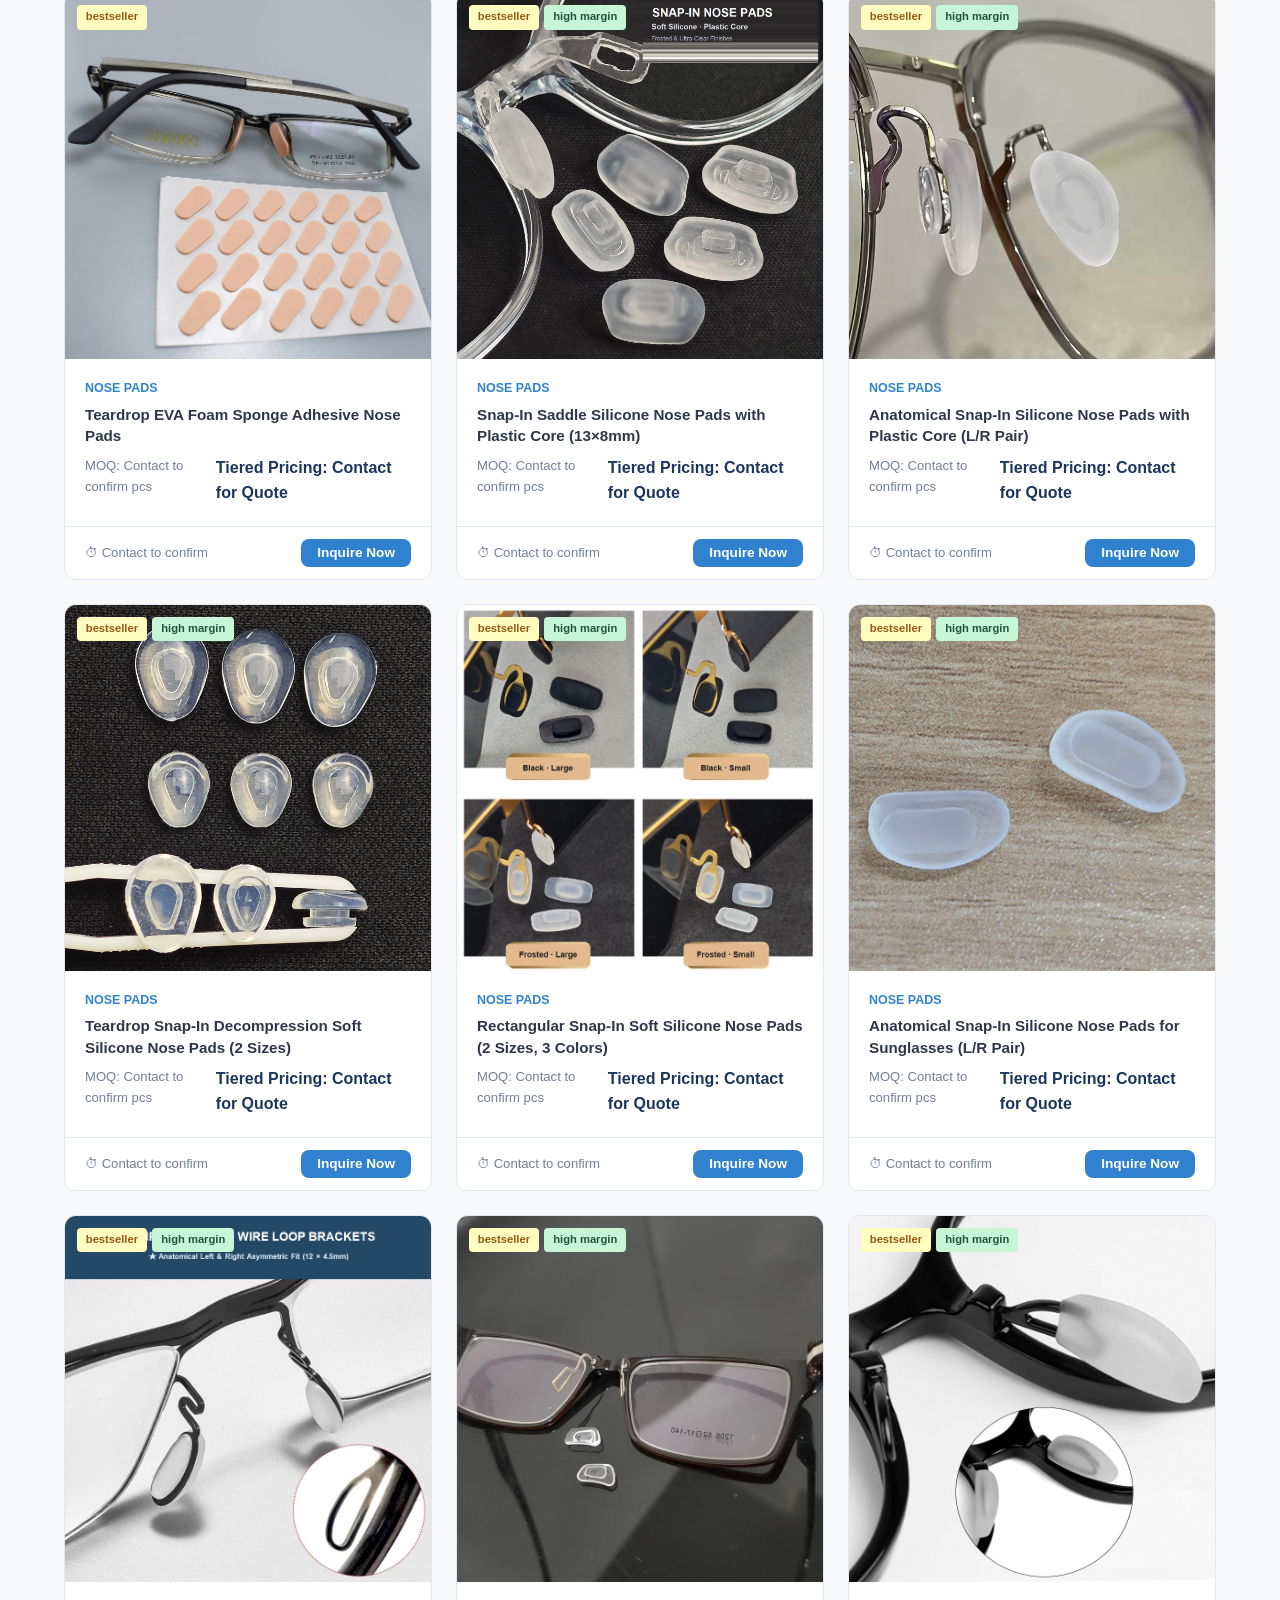
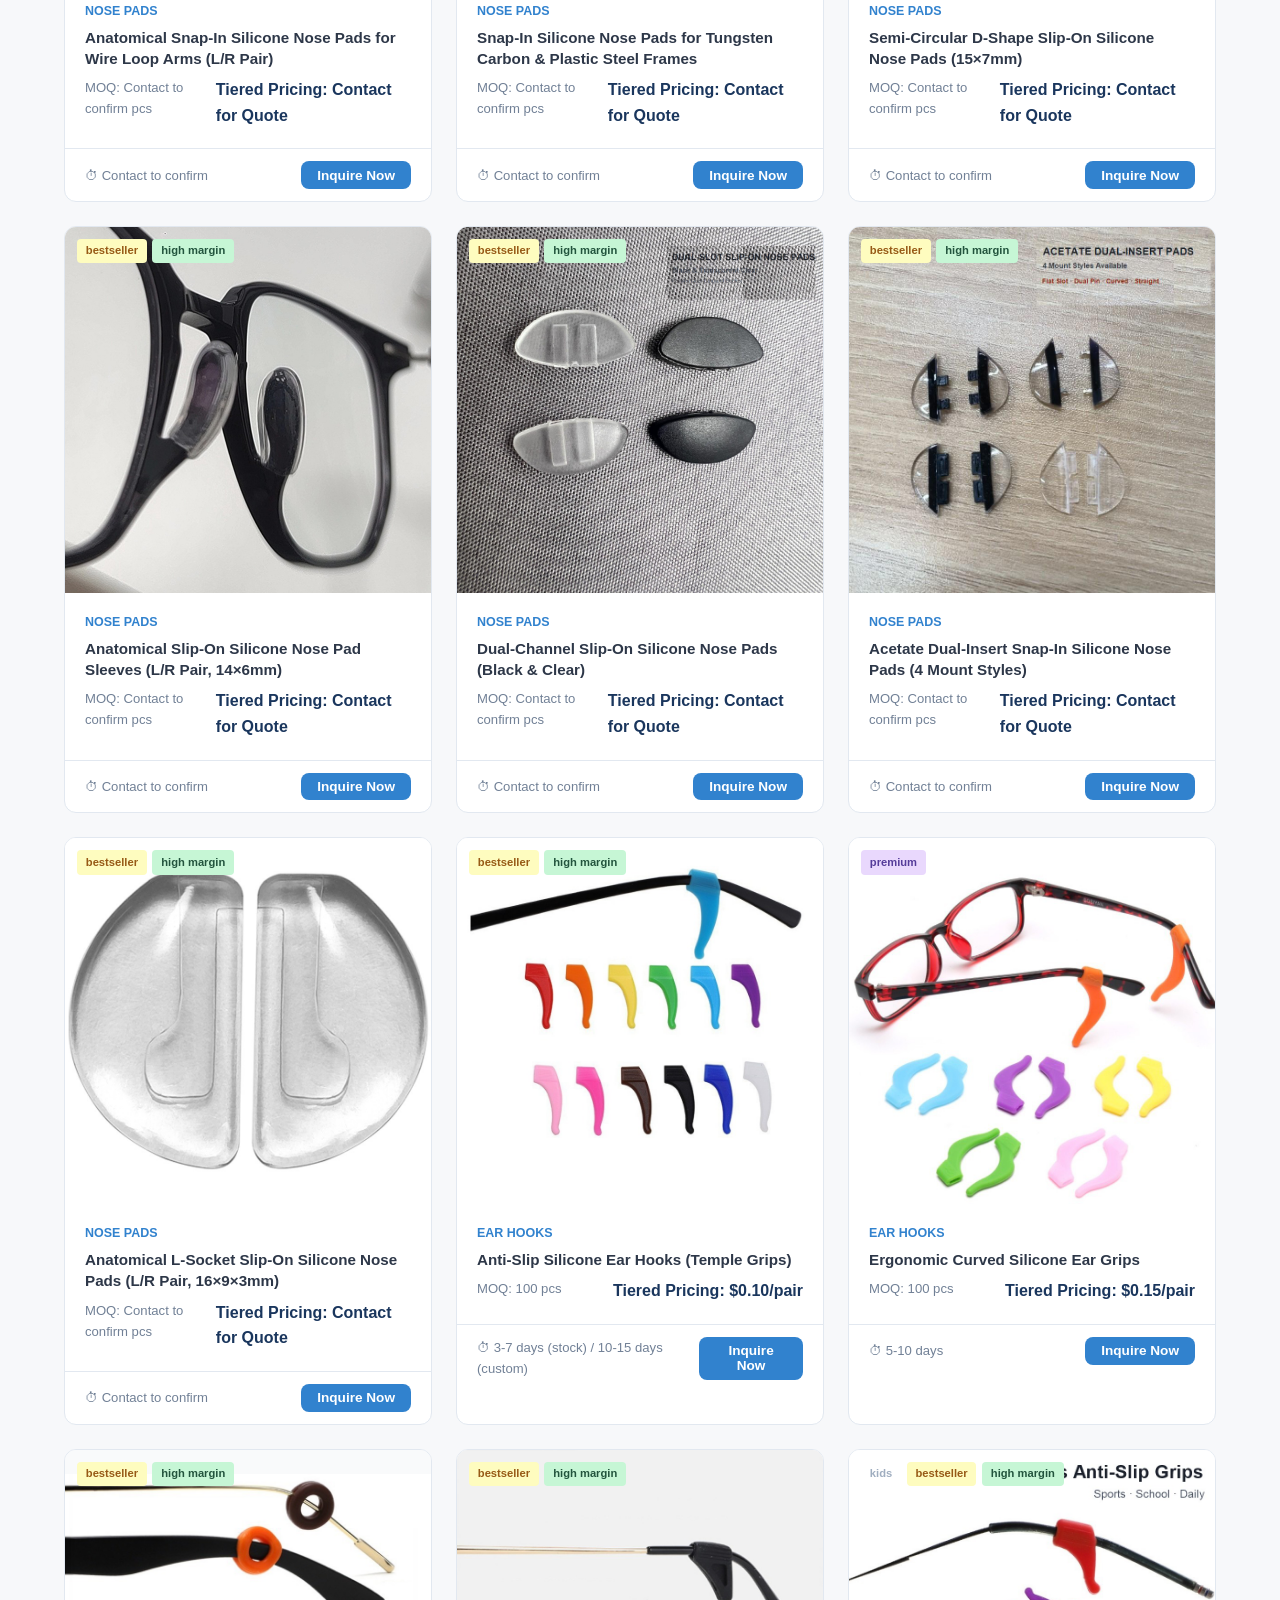
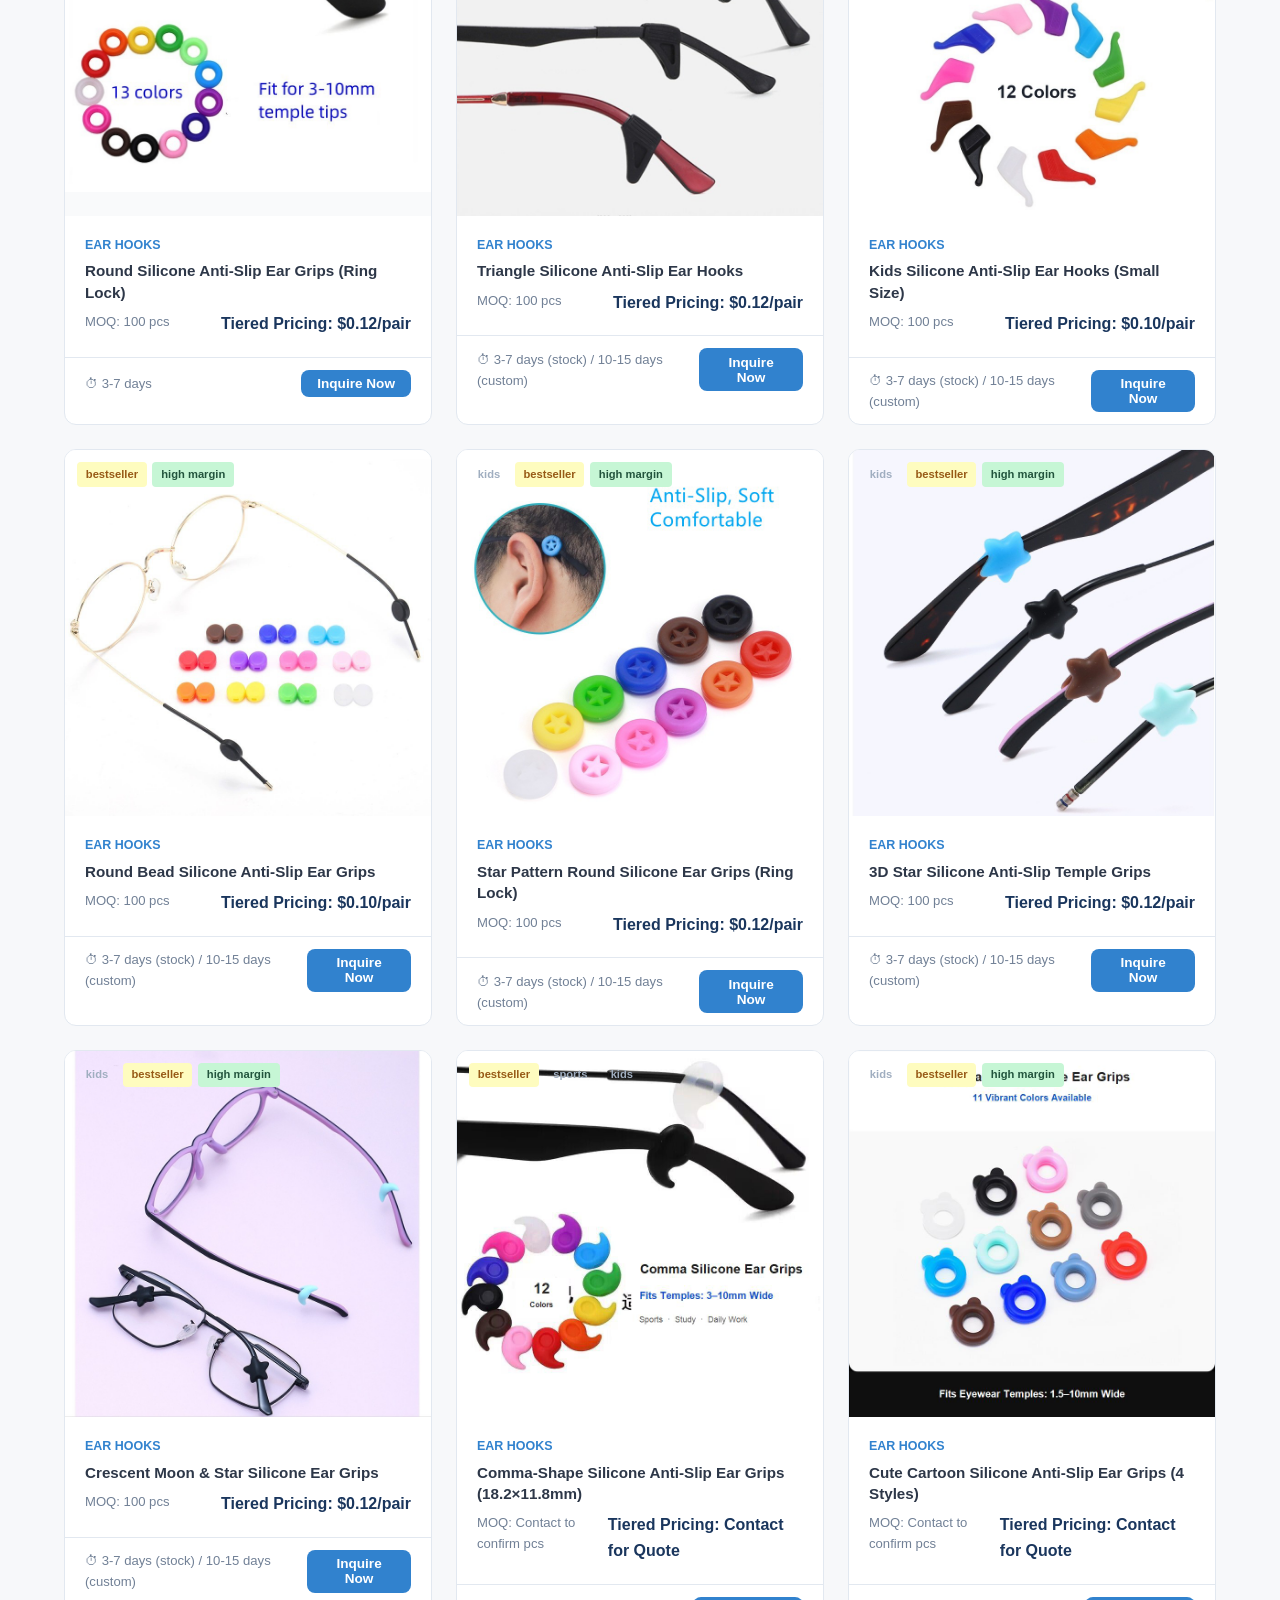
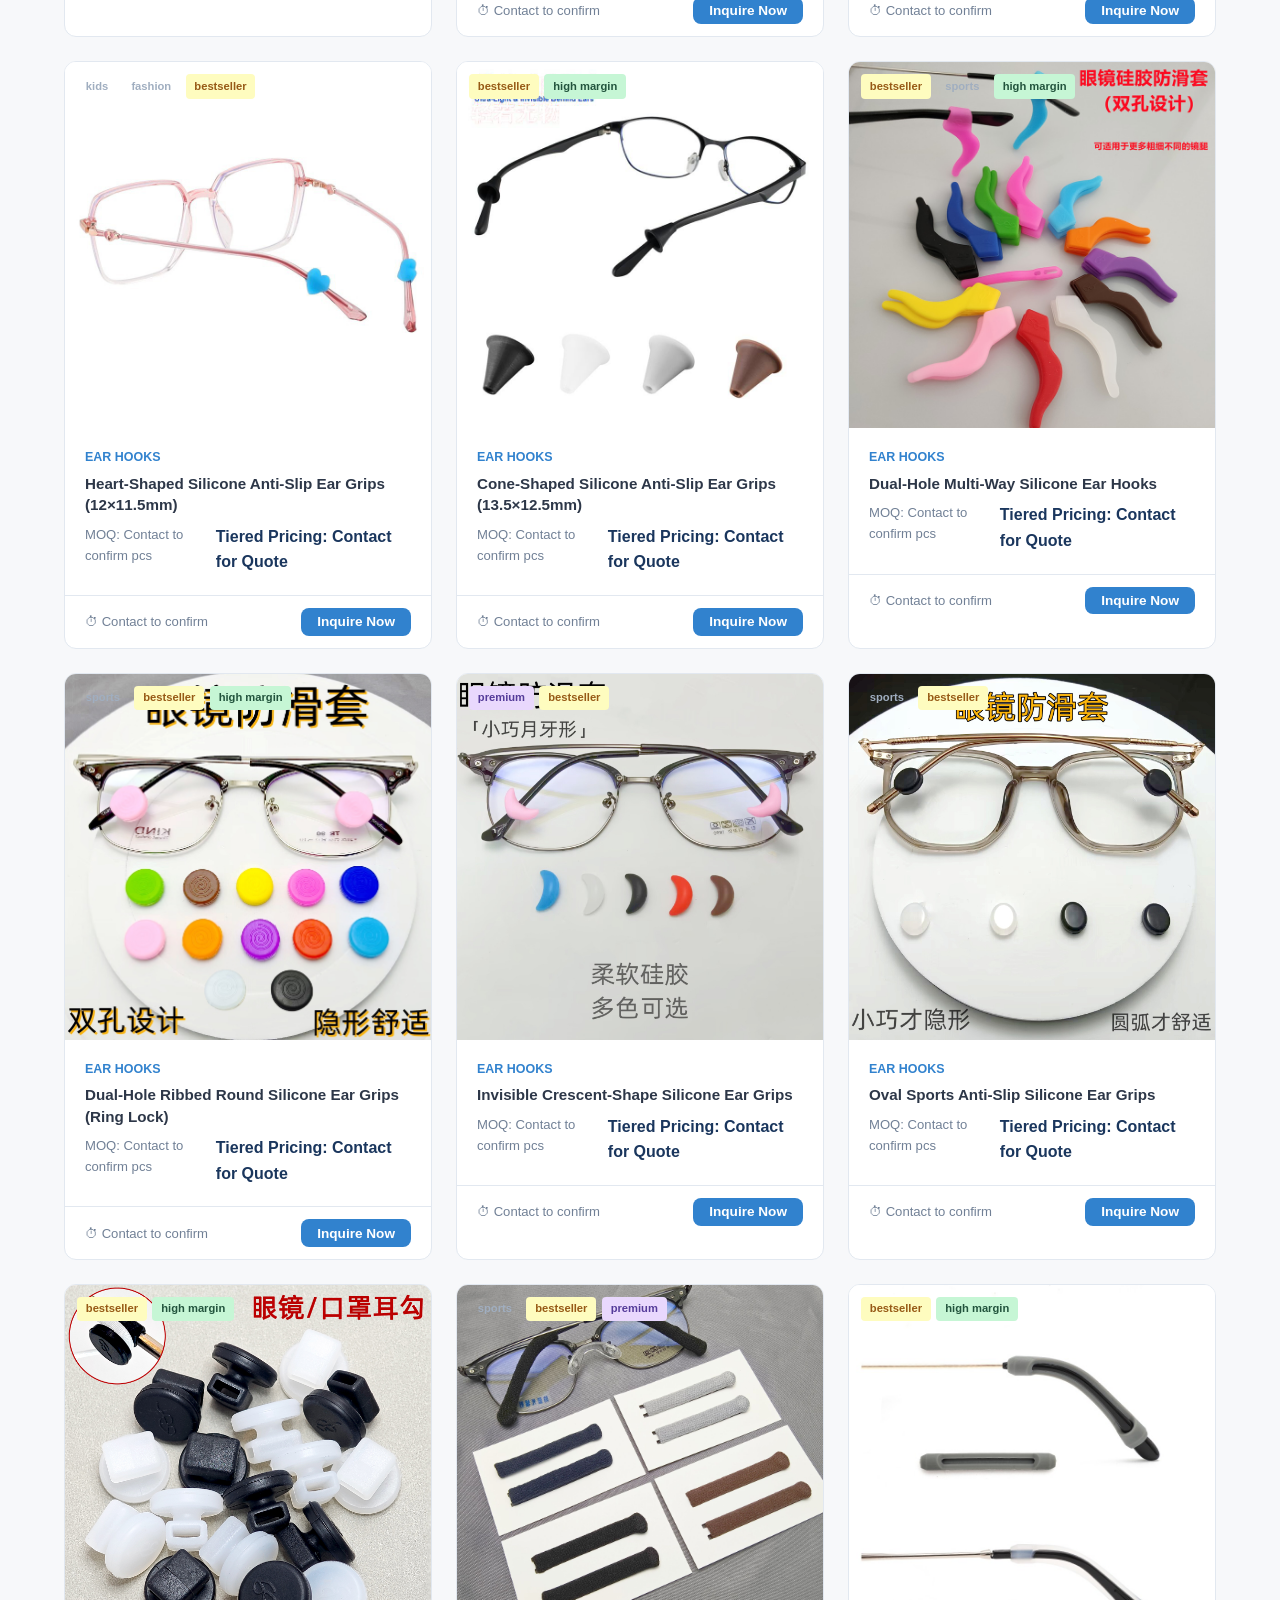
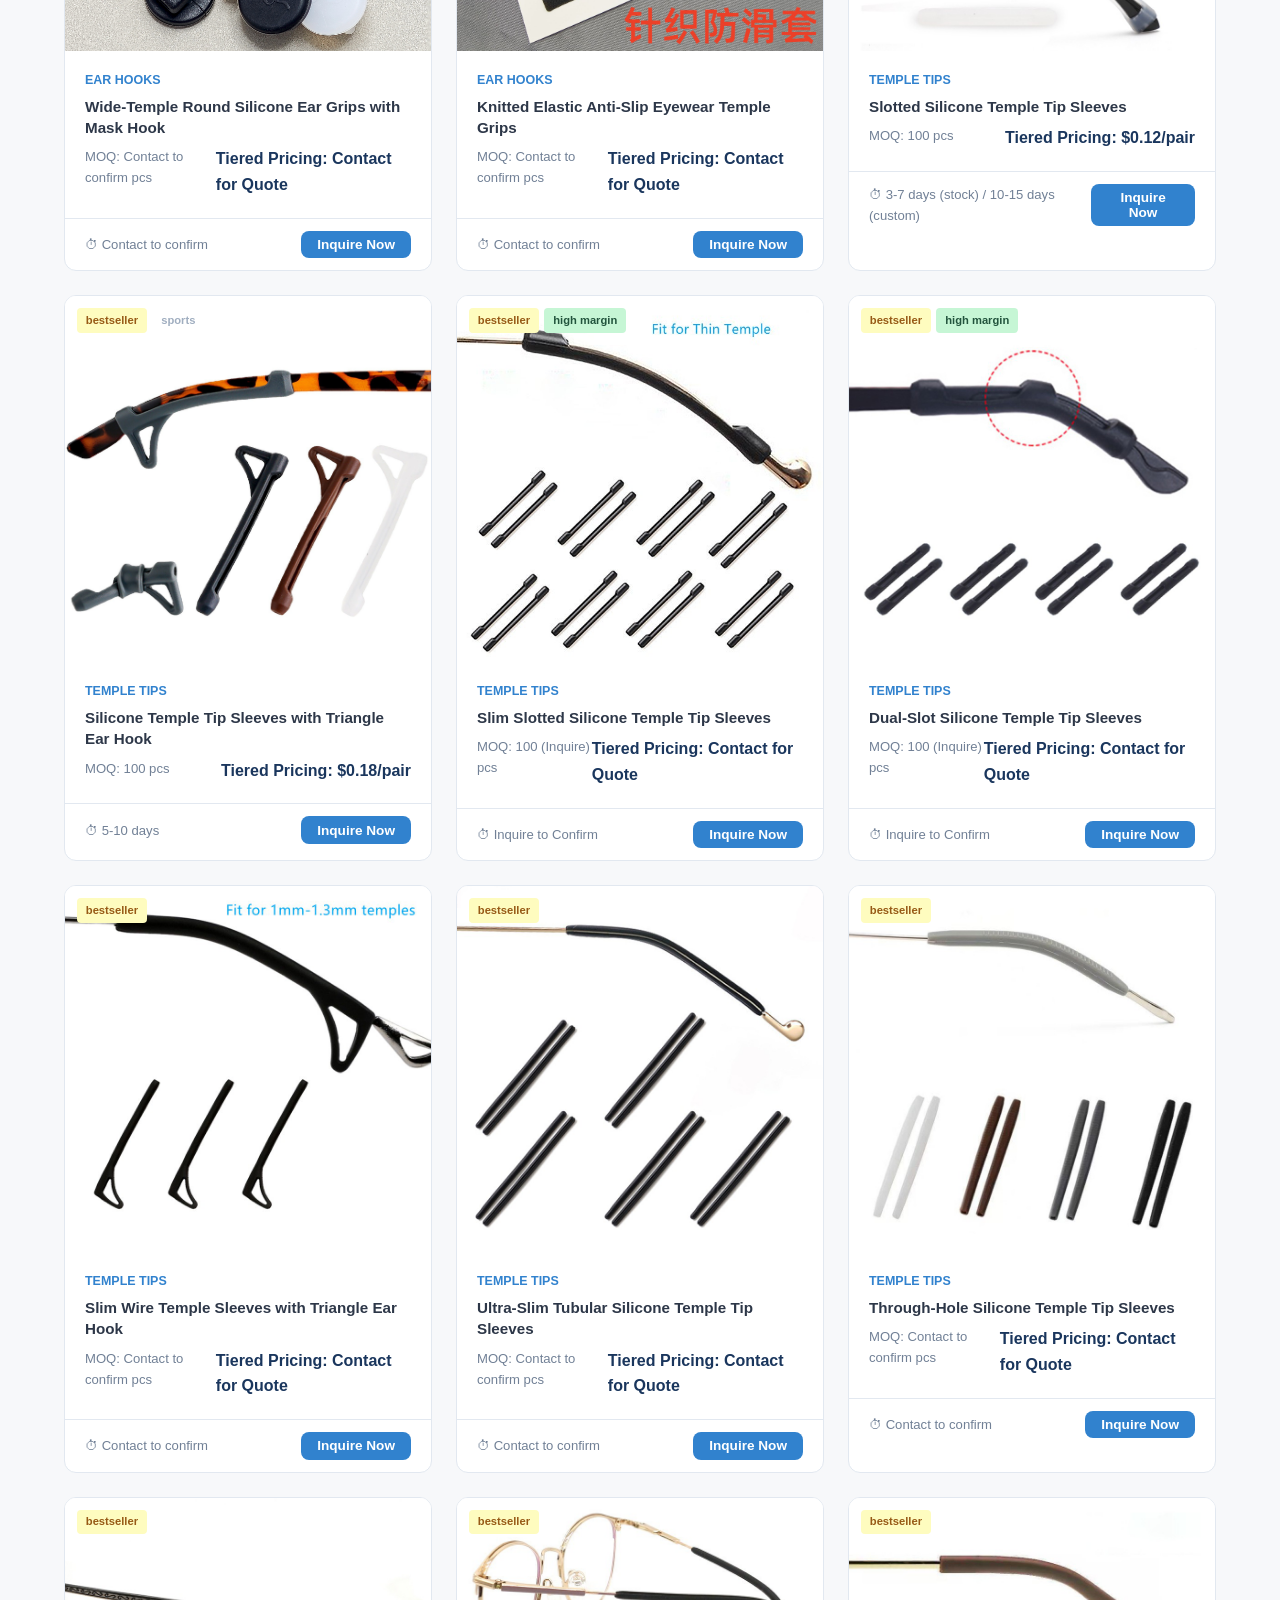
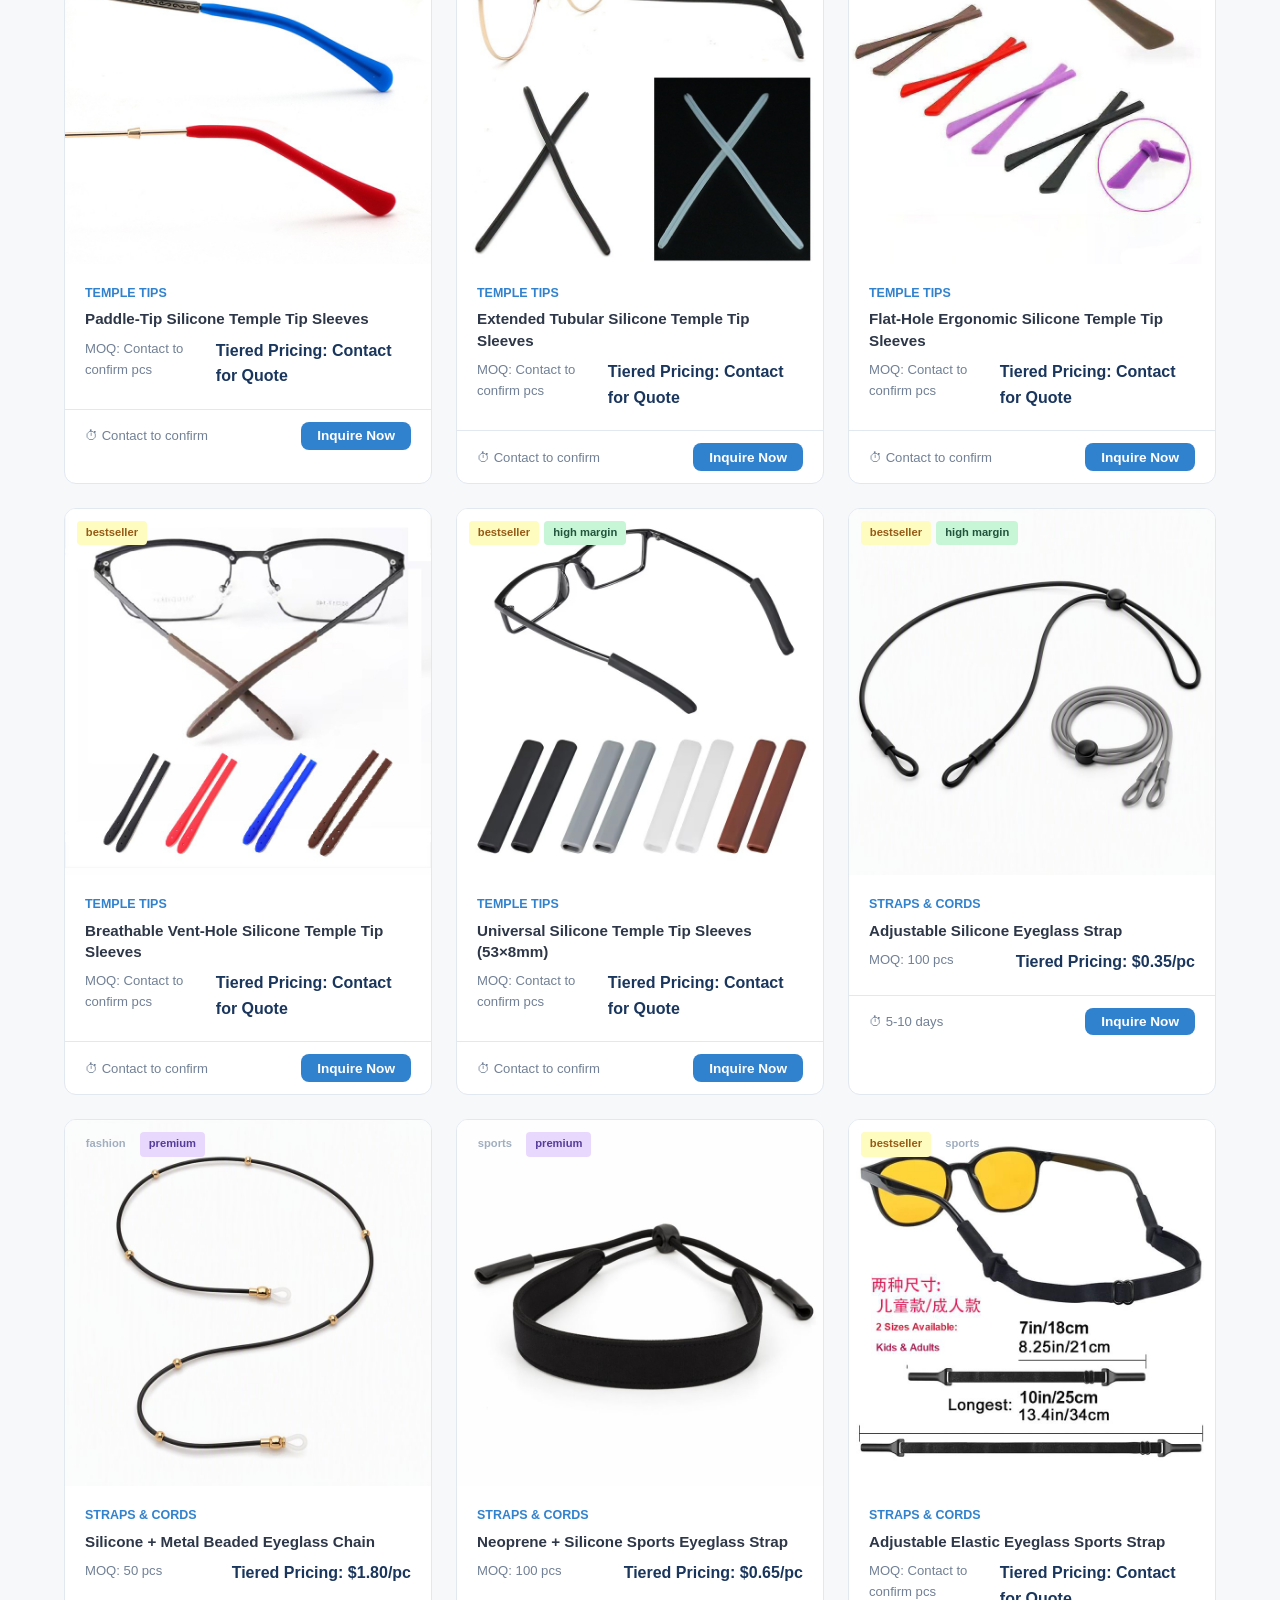
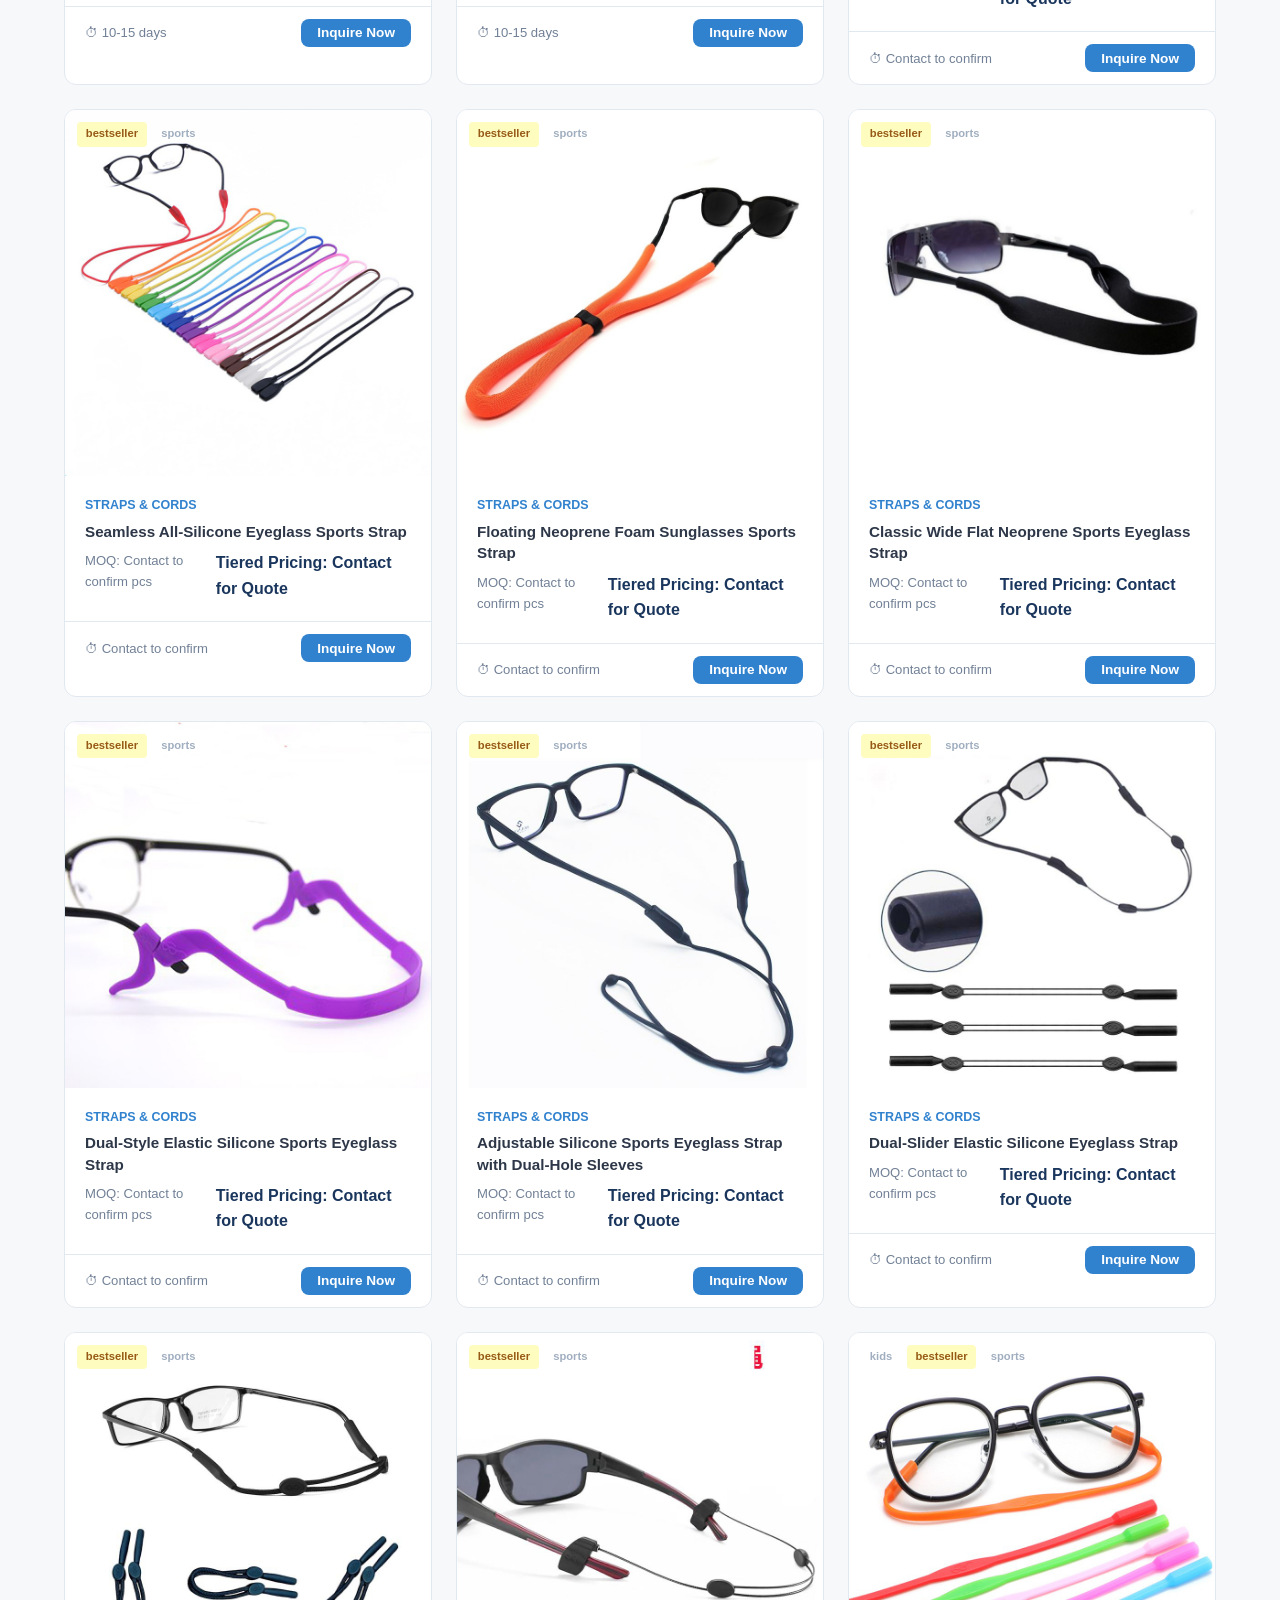
==== commit 12118546: "Update Ear Hooks count to 19, add options EH-014..EH-019, bump cache v20261059" ====
--- a/index.html
+++ b/index.html
@@ -12,7 +12,7 @@
 <meta property="og:type" content="website">
 <meta property="og:url" content="https://www.groupmingbo.com/">
 <title>SilicOne Eyewear Accessories - Mingbo Group | OEM/ODM Manufacturer</title>
-<link rel="stylesheet" href="css/style.css?v=20261058">
+<link rel="stylesheet" href="css/style.css?v=20261059">
 </head>
 <body>
 
@@ -131,7 +131,7 @@
       <a href="#products" class="cat-card" onclick="document.querySelector('[data-filter=ear]').click()">
         <span class="cat-icon">👂</span>
         <span class="cat-name" data-i18n="cat_ear_hooks">Ear Hooks & Grips</span>
-        <span class="cat-count" data-cat="ear">13 Products</span>
+        <span class="cat-count" data-cat="ear">19 Products</span>
       </a>
       <a href="#products" class="cat-card" onclick="document.querySelector('[data-filter=temple]').click()">
         <span class="cat-icon">🔧</span>
@@ -443,6 +443,12 @@
                 <option>EH-011 - Cute Cartoon Silicone Ear Grips (4 Styles)</option>
                 <option>EH-012 - Heart-Shaped Silicone Anti-Slip Ear Grips</option>
                 <option>EH-013 - Cone-Shaped Silicone Anti-Slip Ear Grips</option>
+                <option>EH-014 - Dual-Hole Multi-Way Silicone Ear Hooks</option>
+                <option>EH-015 - Dual-Hole Ribbed Round Silicone Ear Grips</option>
+                <option>EH-016 - Invisible Crescent-Shape Silicone Ear Grips</option>
+                <option>EH-017 - Oval Sports Anti-Slip Silicone Ear Grips</option>
+                <option>EH-018 - Wide-Temple Round Silicone Ear Grips with Mask Hook</option>
+                <option>EH-019 - Knitted Elastic Anti-Slip Eyewear Temple Grips</option>
               </optgroup>
               <optgroup label="Temple Tips">
                 <option>TT-001 - Slotted Silicone Temple Tip Sleeves (56×8mm)</option>
@@ -576,9 +582,9 @@
 <button class="scroll-top" aria-label="Scroll to top">↑</button>
 
 <!-- Scripts -->
-<script src="js/i18n.js?v=20261058"></script>
-<script src="js/data.js?v=20261058"></script>
-<script src="js/main.js?v=20261058"></script>
+<script src="js/i18n.js?v=20261059"></script>
+<script src="js/data.js?v=20261059"></script>
+<script src="js/main.js?v=20261059"></script>
 
 </body>
 </html>
